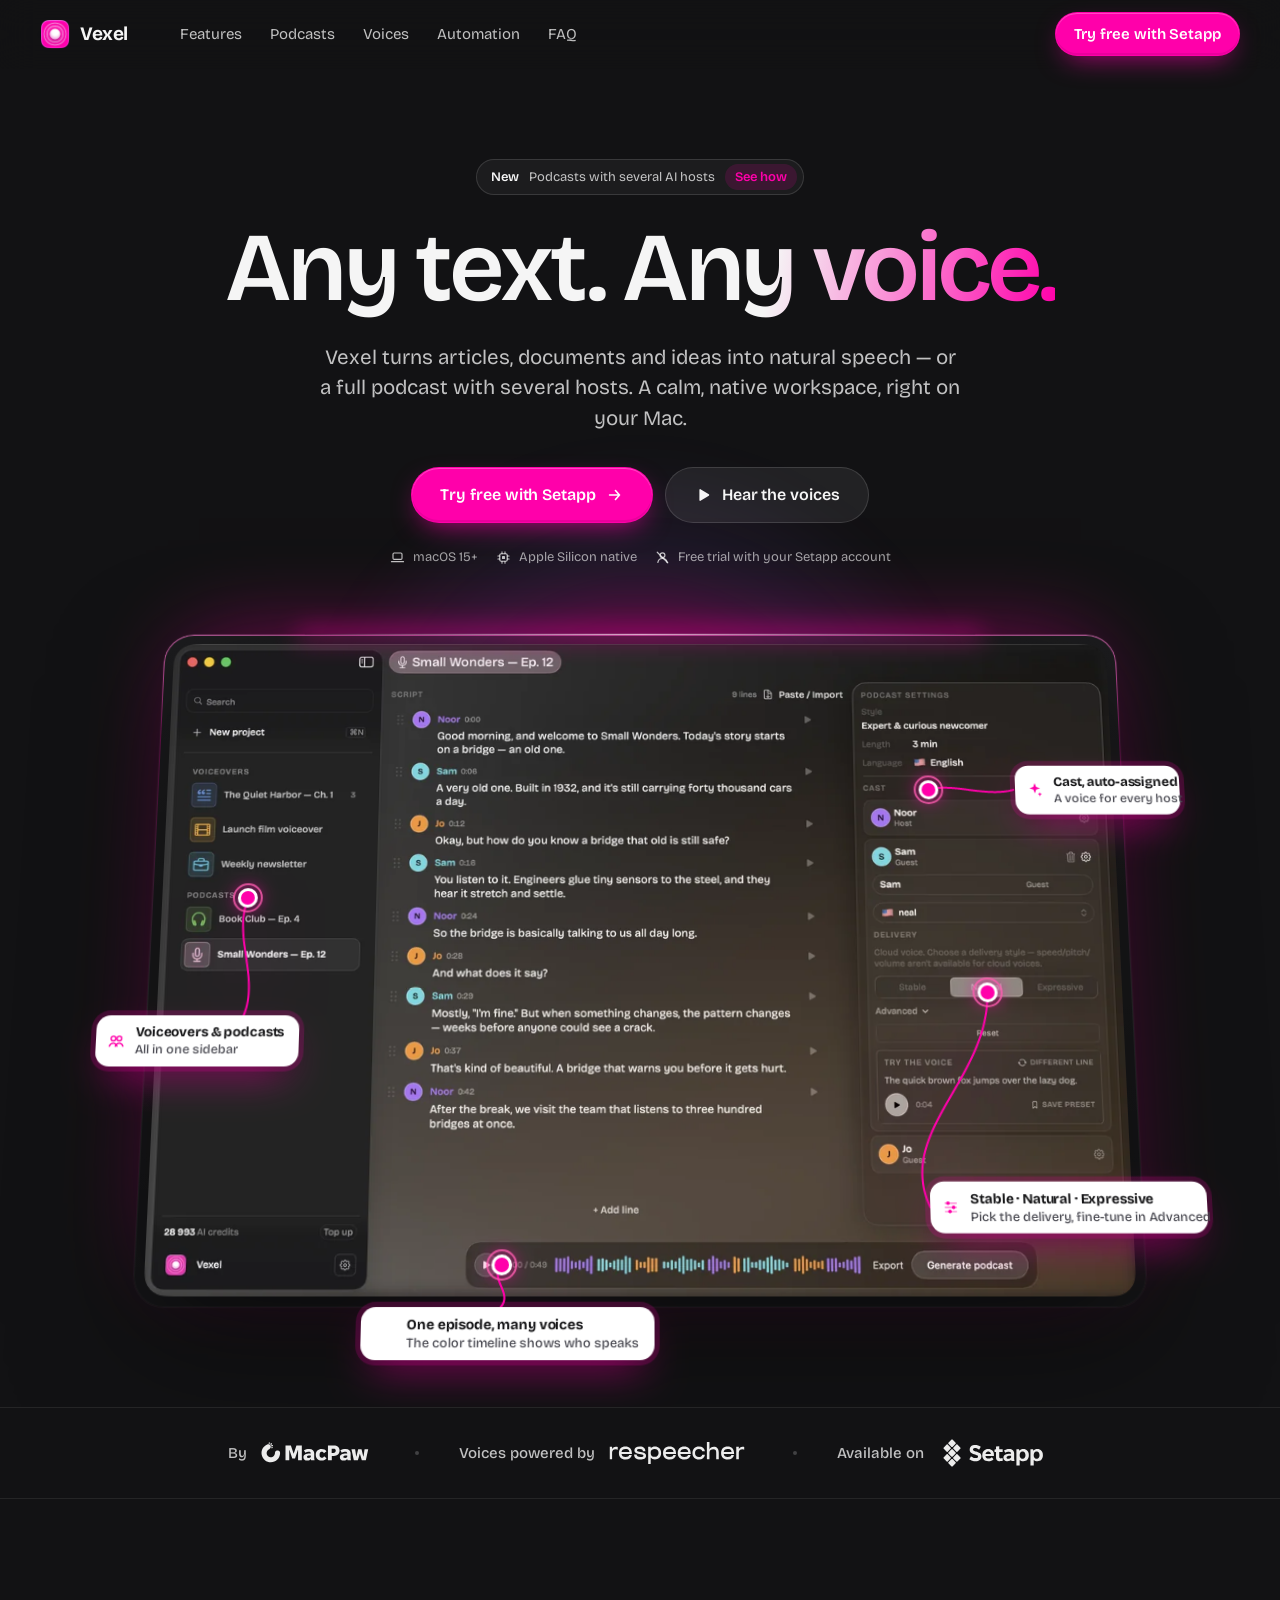
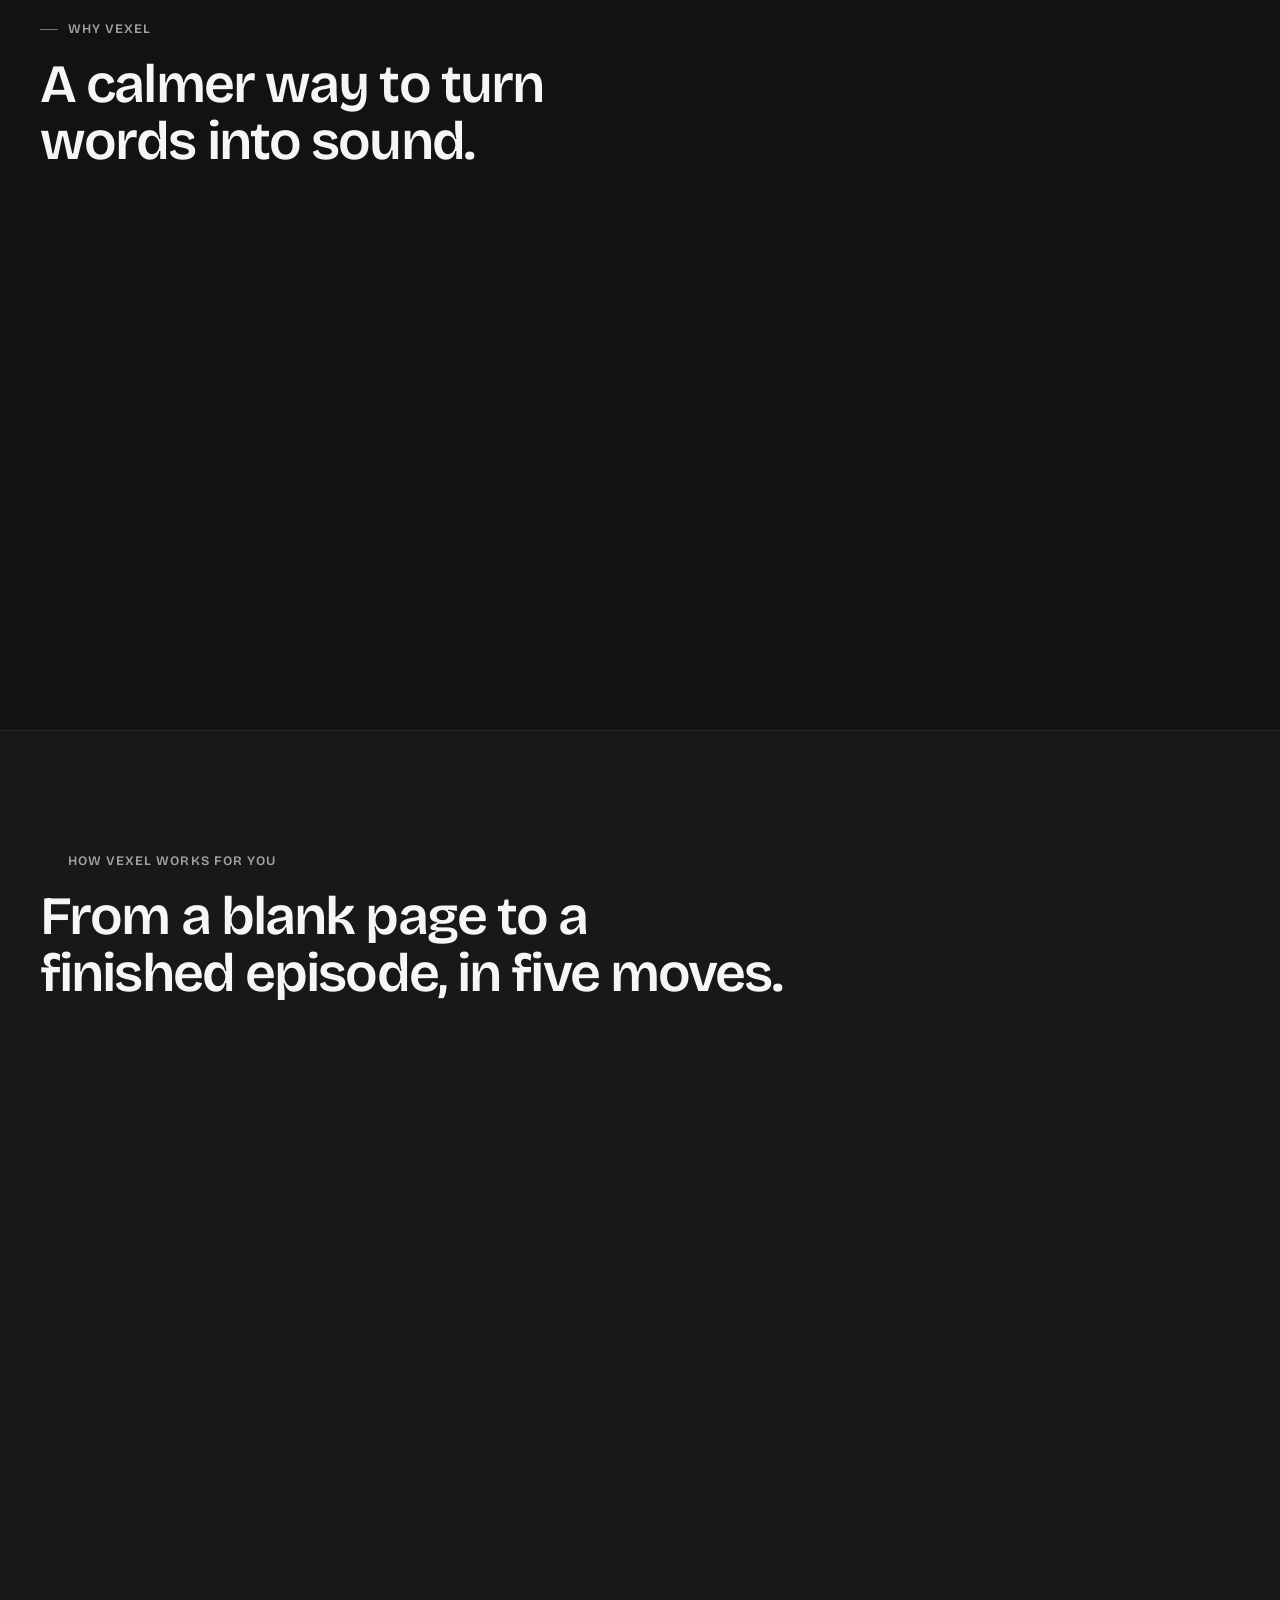
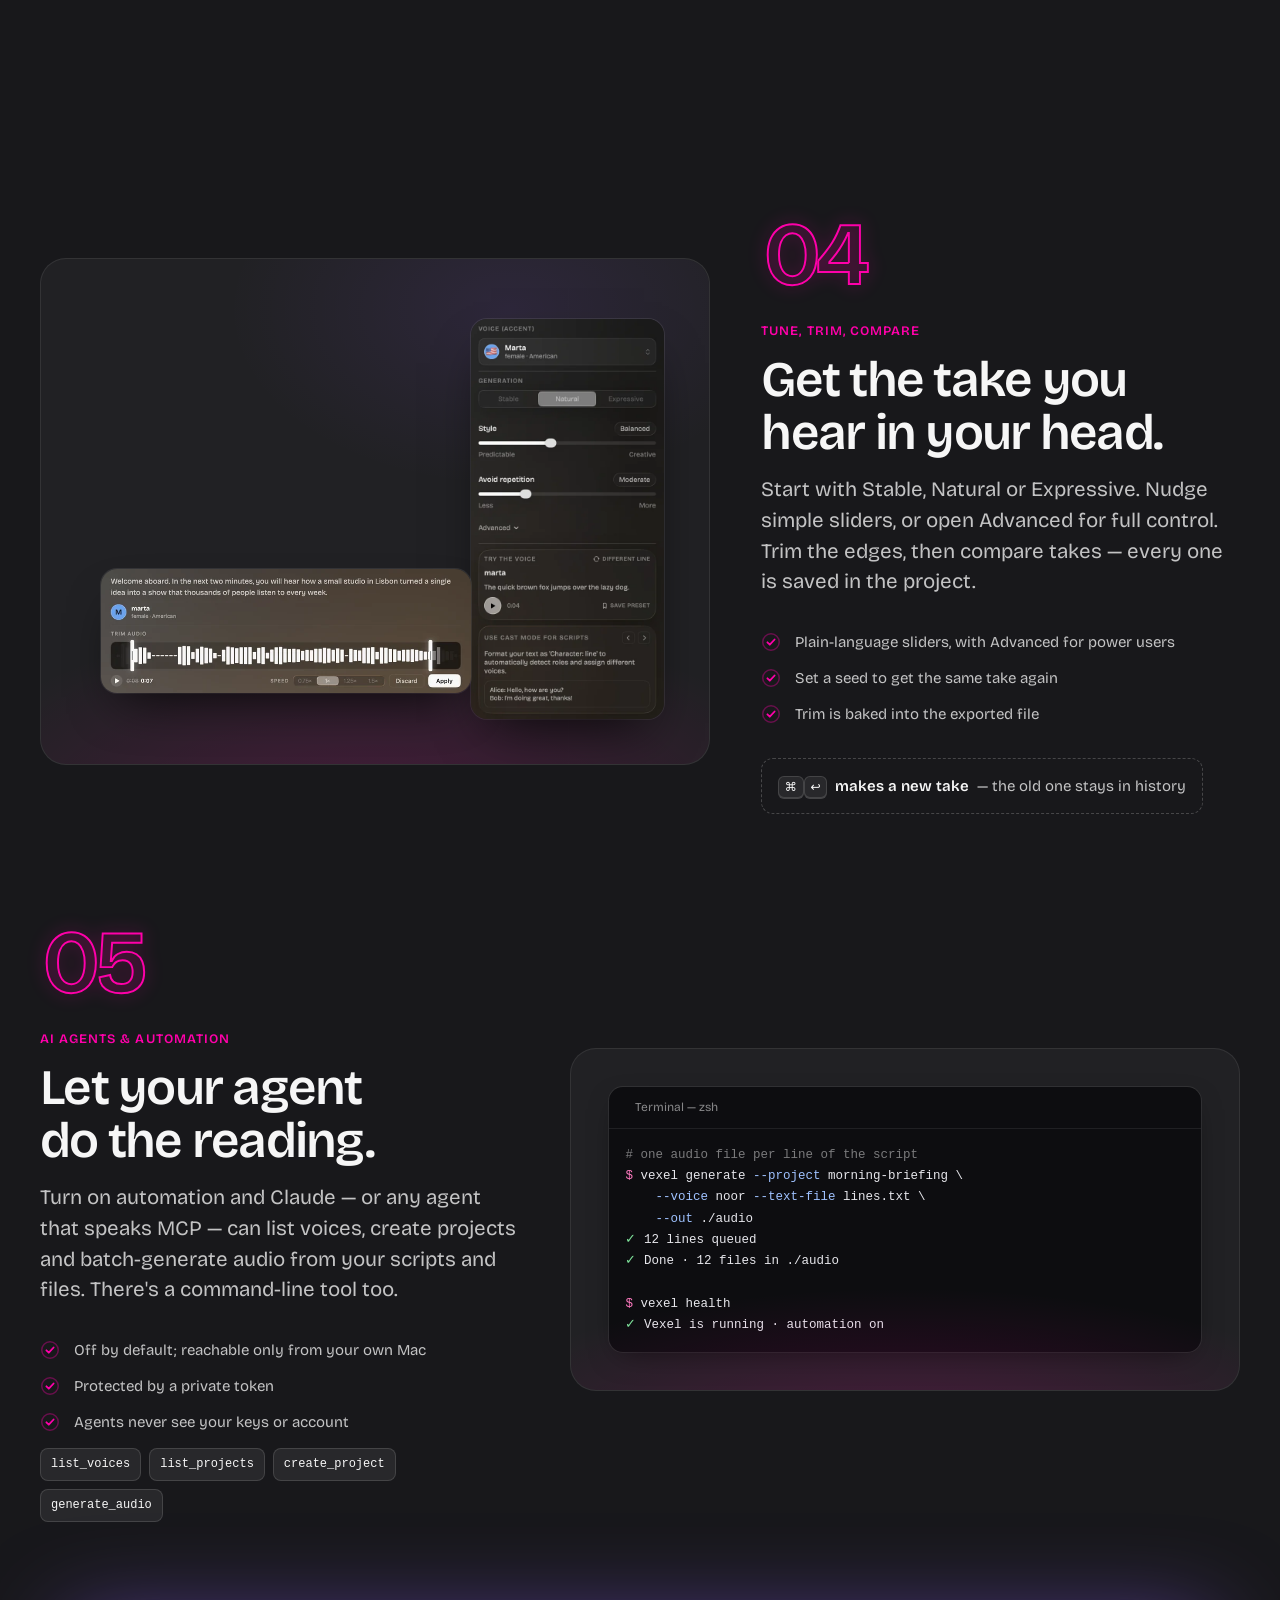
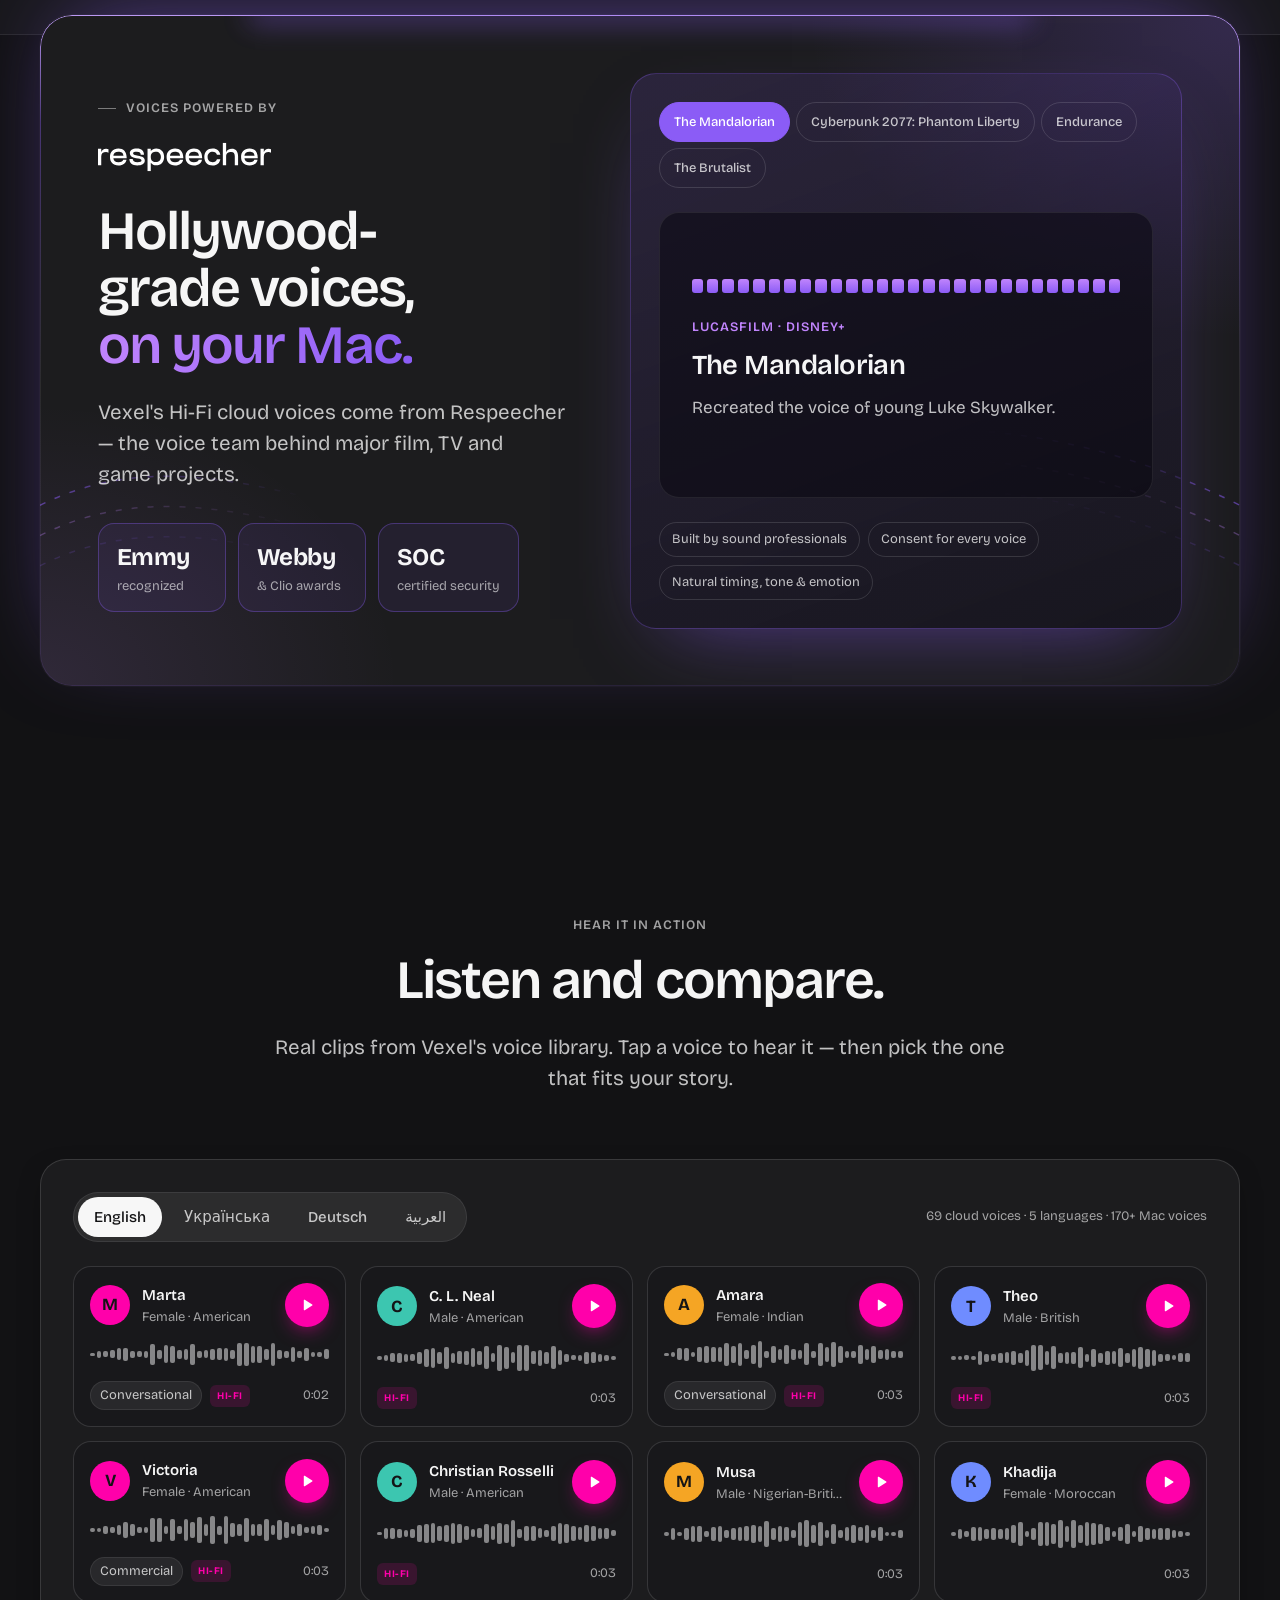
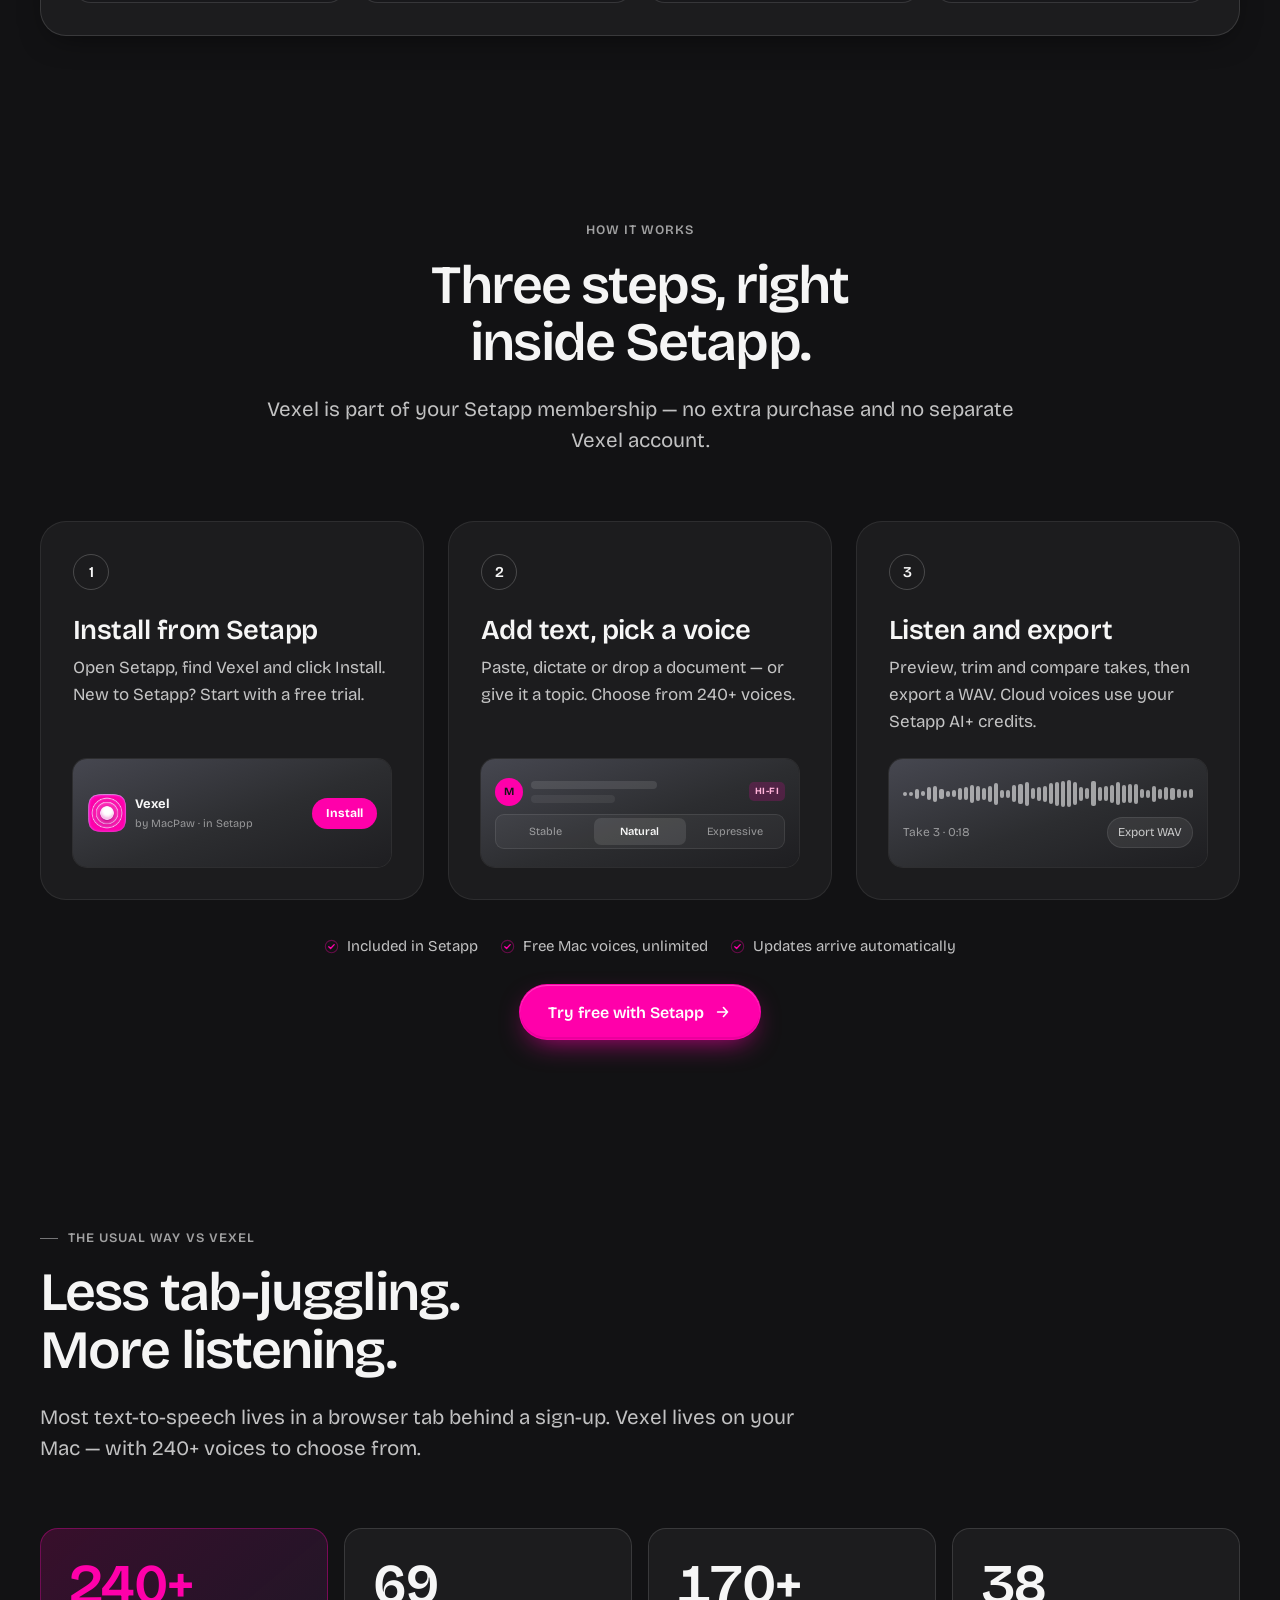
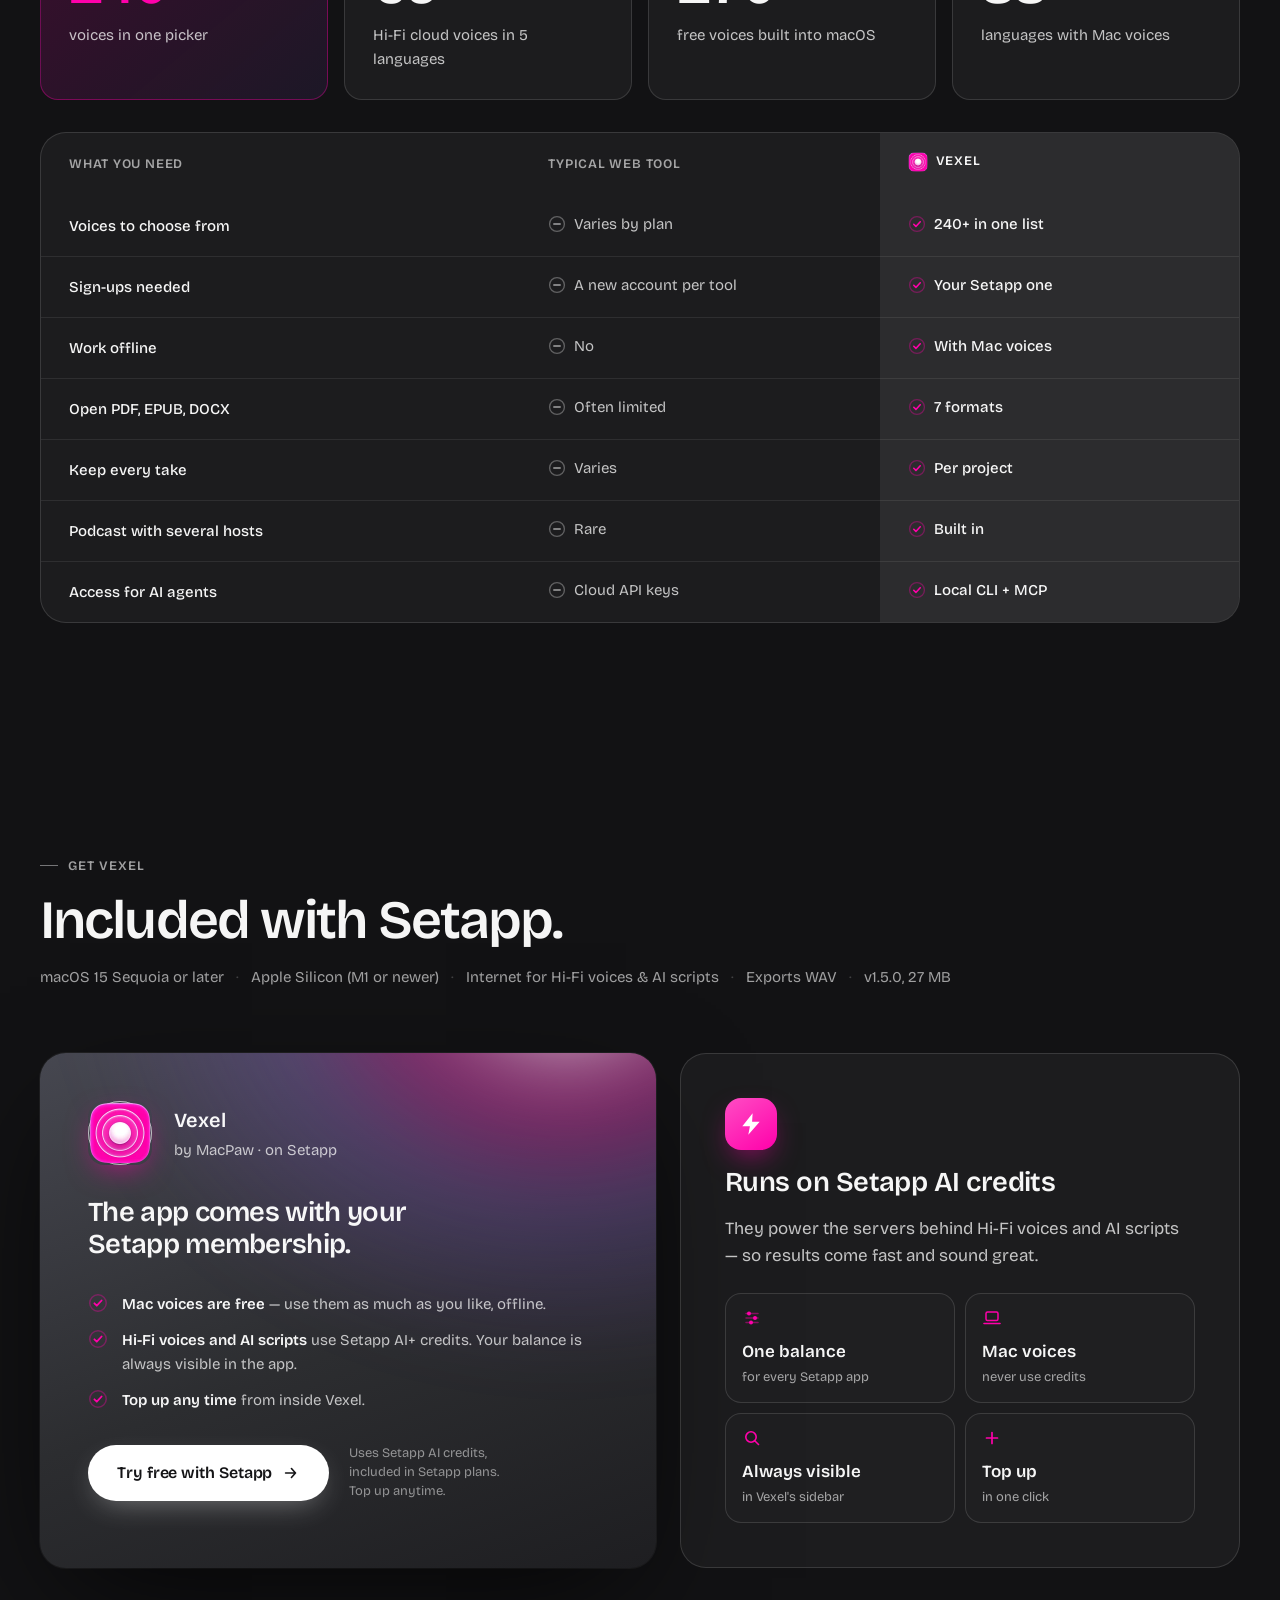
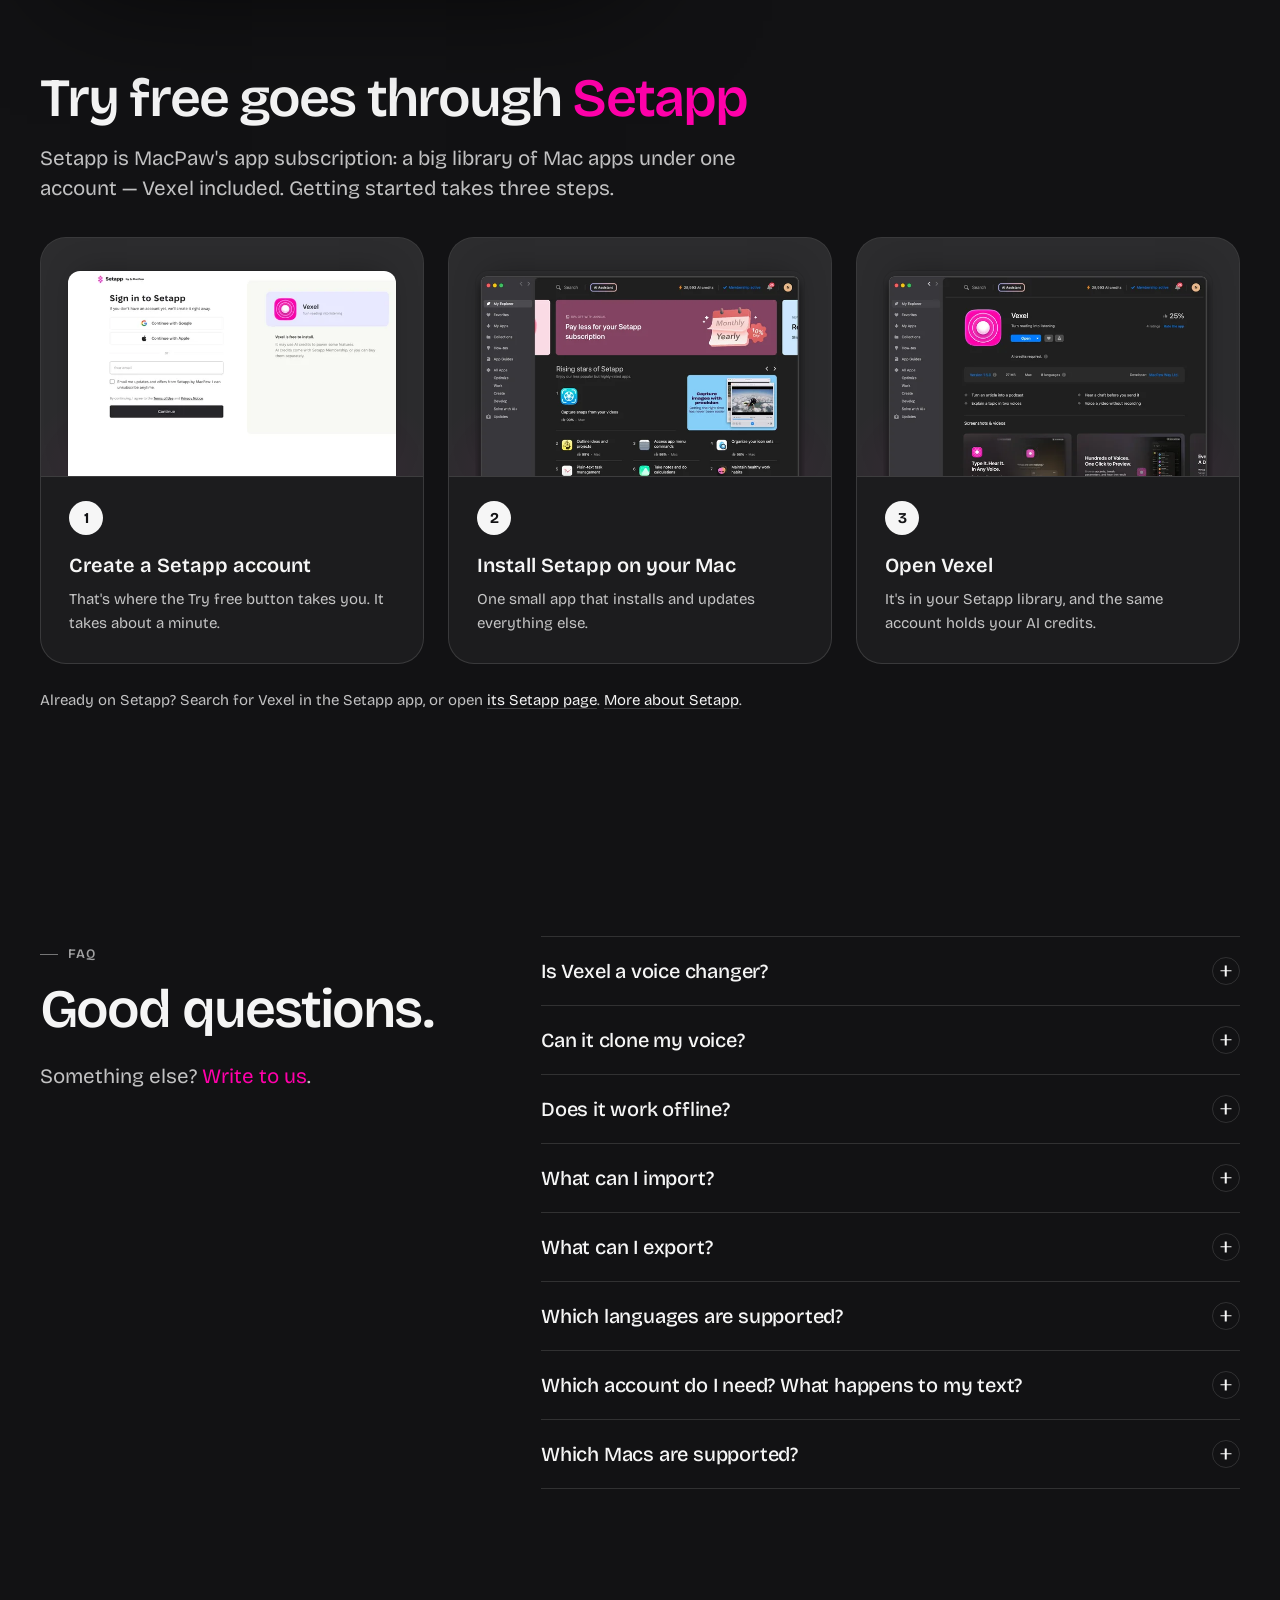
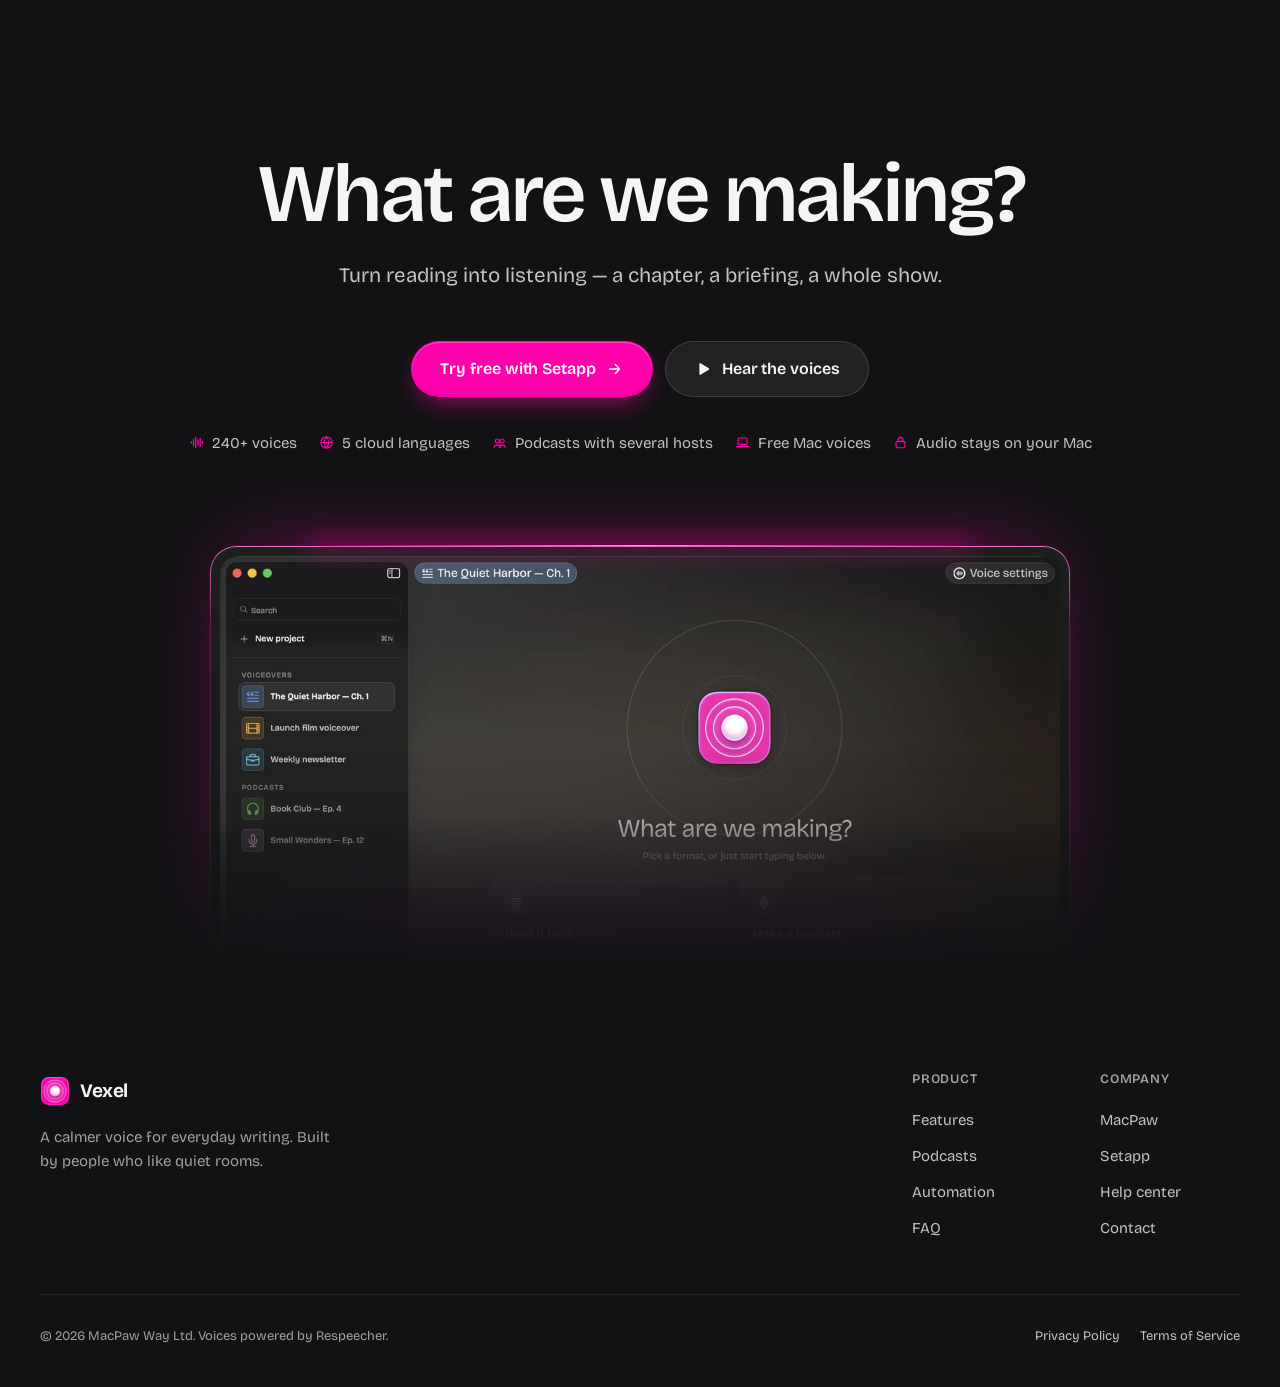
==== index.html @ 2cfe2cde "feat: dark theme only for now Co-Authored-By: Claude Opus 5.5 <noreply@anthropic.com>" ====
<!doctype html>
<html lang="en" data-theme="dark">
<head>
  <meta charset="utf-8">
  <meta name="viewport" content="width=device-width, initial-scale=1, viewport-fit=cover">
  <title>Vexel — Any text. Any voice. Text-to-speech for Mac</title>
  <meta name="description" content="Vexel turns articles, documents and ideas into natural speech — or a full podcast with several AI hosts. A native Mac app by MacPaw, with voices by Respeecher. On Setapp.">
  <link rel="canonical" href="https://vexel.app/"><!-- TODO(copy): final domain -->
  <meta name="theme-color" content="#121214" media="(prefers-color-scheme: dark)">
  <meta name="color-scheme" content="dark">

  <!-- Open Graph / Twitter -->
  <meta property="og:type" content="website">
  <meta property="og:site_name" content="Vexel">
  <meta property="og:title" content="Vexel — Any text. Any voice.">
  <meta property="og:description" content="Turn reading into listening. Natural speech and multi-host podcasts from any text, right on your Mac.">
  <meta property="og:url" content="https://vexel.app/">
  <meta property="og:image" content="https://vexel.app/assets/img/og.png"><!-- TODO(copy): absolute URL on final domain -->
  <meta property="og:image:width" content="1200">
  <meta property="og:image:height" content="630">
  <meta property="og:image:alt" content="Vexel app icon beside the headline Any text. Any voice.">
  <meta name="twitter:card" content="summary_large_image">
  <meta name="twitter:title" content="Vexel — Any text. Any voice.">
  <meta name="twitter:description" content="Turn reading into listening. Natural speech and multi-host podcasts from any text, right on your Mac.">
  <meta name="twitter:image" content="https://vexel.app/assets/img/og.png">

  <!-- Icons -->
  <link rel="icon" type="image/png" sizes="32x32" href="assets/img/favicon-32.png">
  <link rel="icon" type="image/png" sizes="16x16" href="assets/img/favicon-16.png">
  <link rel="apple-touch-icon" href="assets/img/apple-touch-icon.png">
  <link rel="manifest" href="site.webmanifest">

  <link rel="preload" href="assets/fonts/bricolage-semibold.woff2" as="font" type="font/woff2" crossorigin>
  <link rel="preload" href="assets/fonts/bricolage-regular.woff2" as="font" type="font/woff2" crossorigin>
  <link rel="preload" as="image" media="(max-width: 599.98px)" href="assets/shots/hero-podcast-m-720.webp" imagesrcset="assets/shots/hero-podcast-m-720.webp 720w, assets/shots/hero-podcast-m-1080.webp 1080w" imagesizes="94vw" fetchpriority="high">
  <link rel="preload" as="image" media="(min-width: 600px)" href="assets/shots/hero-podcast-1200.webp" imagesrcset="assets/shots/hero-podcast-1200.webp 1200w, assets/shots/hero-podcast-1800.webp 1800w, assets/shots/hero-podcast-2560.webp 2560w" imagesizes="(min-width: 1536px) 1056px, (min-width: 1280px) 960px, (min-width: 768px) 78vw, 94vw" fetchpriority="high">
  <link rel="stylesheet" href="assets/styles.css">
  <script>
    // Theme + js flag before paint (no flash). Storage may be blocked — fail quietly.
    (function () {
      var d = document.documentElement; d.classList.add('js');
      d.setAttribute('data-theme', 'dark'); // dark only for now; light theme kept in CSS
    })();
  </script>

  <script type="application/ld+json">
  {
    "@context": "https://schema.org",
    "@type": "SoftwareApplication",
    "name": "Vexel",
    "applicationCategory": "MultimediaApplication",
    "applicationSubCategory": "Text to speech",
    "operatingSystem": "macOS 15 or later (Apple Silicon)",
    "softwareVersion": "1.5.0",
    "fileSize": "27MB",
    "description": "A native Mac app that turns any text, document or topic into natural speech, including podcast-style audio with several AI hosts.",
    "url": "https://vexel.app/",
    "downloadUrl": "https://setapp.com/apps/vexel",
    "image": "https://vexel.app/assets/img/app-icon-512.png",
    "inLanguage": ["en", "de", "es", "fr", "pt-BR", "uk", "ja", "ar"],
    "publisher": { "@type": "Organization", "name": "MacPaw" }
  }
  </script>
</head>
<body id="top">
  <a class="skip-link" href="#main">Skip to content</a>

  <!-- Icon sprite -->
  <svg width="0" height="0" style="position:absolute" aria-hidden="true" focusable="false">
    <defs>
      <symbol id="i-check" viewBox="0 0 20 20"><circle cx="10" cy="10" r="8.25" fill="none" stroke="currentColor" stroke-width="1.5" opacity=".35"/><path d="M6.4 10.3l2.4 2.4 4.8-5.2" fill="none" stroke="currentColor" stroke-width="1.8" stroke-linecap="round" stroke-linejoin="round"/></symbol>
      <symbol id="i-minus" viewBox="0 0 20 20"><circle cx="10" cy="10" r="8.25" fill="none" stroke="currentColor" stroke-width="1.5" opacity=".5"/><path d="M6.5 10h7" fill="none" stroke="currentColor" stroke-width="1.8" stroke-linecap="round"/></symbol>
      <symbol id="i-play" viewBox="0 0 20 20"><path d="M6 4.2v11.6a.8.8 0 0 0 1.2.7l9.3-5.8a.8.8 0 0 0 0-1.4L7.2 3.5A.8.8 0 0 0 6 4.2z" fill="currentColor"/></symbol>
      <symbol id="i-pause" viewBox="0 0 20 20"><rect x="5" y="4" width="3.6" height="12" rx="1" fill="currentColor"/><rect x="11.4" y="4" width="3.6" height="12" rx="1" fill="currentColor"/></symbol>
      <symbol id="i-arrow" viewBox="0 0 20 20"><path d="M4 10h11m-4.5-5L15 10l-4.5 5" fill="none" stroke="currentColor" stroke-width="1.8" stroke-linecap="round" stroke-linejoin="round"/></symbol>
      <symbol id="i-spark" viewBox="0 0 20 20"><path d="M10 2.5l1.6 4.4 4.4 1.6-4.4 1.6L10 14.5l-1.6-4.4L4 8.5l4.4-1.6L10 2.5zM15.5 13l.7 1.8 1.8.7-1.8.7-.7 1.8-.7-1.8-1.8-.7 1.8-.7.7-1.8z" fill="currentColor"/></symbol>
      <symbol id="i-lock" viewBox="0 0 20 20"><rect x="4" y="8.5" width="12" height="8.5" rx="2.2" fill="none" stroke="currentColor" stroke-width="1.6"/><path d="M6.8 8.5V6.3a3.2 3.2 0 0 1 6.4 0v2.2" fill="none" stroke="currentColor" stroke-width="1.6"/></symbol>
      <symbol id="i-chip" viewBox="0 0 20 20"><rect x="5" y="5" width="10" height="10" rx="2" fill="none" stroke="currentColor" stroke-width="1.6"/><rect x="8" y="8" width="4" height="4" rx=".8" fill="currentColor"/><path d="M8 2.5V5m4-2.5V5M8 15v2.5m4-2.5v2.5M2.5 8H5m-2.5 4H5M15 8h2.5M15 12h2.5" stroke="currentColor" stroke-width="1.4" stroke-linecap="round"/></symbol>
      <symbol id="i-user-off" viewBox="0 0 20 20"><circle cx="10" cy="7" r="3.2" fill="none" stroke="currentColor" stroke-width="1.6"/><path d="M3.8 16.5a6.3 6.3 0 0 1 12.4 0" fill="none" stroke="currentColor" stroke-width="1.6" stroke-linecap="round"/><path d="M3 3l14 14" stroke="currentColor" stroke-width="1.6" stroke-linecap="round"/></symbol>
      <symbol id="i-wave" viewBox="0 0 20 20"><path d="M3 9v2M6 6v8M9 3.5v13M12 7v6M15 5v10M18 8.5v3" stroke="currentColor" stroke-width="1.7" stroke-linecap="round"/></symbol>
      <symbol id="i-doc" viewBox="0 0 20 20"><path d="M5.5 2.8h6l3.7 3.7v9.9a1.3 1.3 0 0 1-1.3 1.3H5.5a1.3 1.3 0 0 1-1.3-1.3V4.1a1.3 1.3 0 0 1 1.3-1.3z" fill="none" stroke="currentColor" stroke-width="1.5"/><path d="M11.3 2.8v3.9h3.9M7 10.5h6M7 13.5h4" stroke="currentColor" stroke-width="1.5" stroke-linecap="round"/></symbol>
      <symbol id="i-mic" viewBox="0 0 20 20"><rect x="7.2" y="2.5" width="5.6" height="9.5" rx="2.8" fill="none" stroke="currentColor" stroke-width="1.6"/><path d="M4.5 9.5a5.5 5.5 0 0 0 11 0M10 15v2.5" fill="none" stroke="currentColor" stroke-width="1.6" stroke-linecap="round"/></symbol>
      <symbol id="i-sun" viewBox="0 0 20 20"><circle cx="10" cy="10" r="3.6" fill="none" stroke="currentColor" stroke-width="1.6"/><path d="M10 2v1.8M10 16.2V18M2 10h1.8M16.2 10H18M4.3 4.3l1.3 1.3M14.4 14.4l1.3 1.3M4.3 15.7l1.3-1.3M14.4 5.6l1.3-1.3" stroke="currentColor" stroke-width="1.6" stroke-linecap="round"/></symbol>
      <symbol id="i-moon" viewBox="0 0 20 20"><path d="M16.2 12.3A6.8 6.8 0 0 1 7.7 3.8a6.8 6.8 0 1 0 8.5 8.5z" fill="none" stroke="currentColor" stroke-width="1.6" stroke-linejoin="round"/></symbol>
      <symbol id="i-menu" viewBox="0 0 20 20"><path d="M3.5 7h13M3.5 13h13" stroke="currentColor" stroke-width="1.7" stroke-linecap="round"/></symbol>
      <symbol id="i-close" viewBox="0 0 20 20"><path d="M5 5l10 10M15 5L5 15" stroke="currentColor" stroke-width="1.7" stroke-linecap="round"/></symbol>
      <symbol id="i-search" viewBox="0 0 20 20"><circle cx="9" cy="9" r="5.2" fill="none" stroke="currentColor" stroke-width="1.6"/><path d="M13 13l3.5 3.5" stroke="currentColor" stroke-width="1.6" stroke-linecap="round"/></symbol>
      <symbol id="i-globe" viewBox="0 0 20 20"><circle cx="10" cy="10" r="7.5" fill="none" stroke="currentColor" stroke-width="1.5"/><path d="M2.5 10h15M10 2.5c2.2 2.3 3 4.8 3 7.5s-.8 5.2-3 7.5c-2.2-2.3-3-4.8-3-7.5s.8-5.2 3-7.5z" fill="none" stroke="currentColor" stroke-width="1.5"/></symbol>
      <symbol id="i-terminal" viewBox="0 0 20 20"><rect x="2.5" y="3.5" width="15" height="13" rx="2.5" fill="none" stroke="currentColor" stroke-width="1.5"/><path d="M6 8l2.5 2L6 12M10.5 12.5H14" stroke="currentColor" stroke-width="1.6" stroke-linecap="round" stroke-linejoin="round"/></symbol>
      <symbol id="i-sliders" viewBox="0 0 20 20"><path d="M4 5.5h12M4 10h12M4 14.5h12" stroke="currentColor" stroke-width="1.5" stroke-linecap="round" opacity=".45"/><circle cx="7" cy="5.5" r="2" fill="currentColor"/><circle cx="13" cy="10" r="2" fill="currentColor"/><circle cx="9" cy="14.5" r="2" fill="currentColor"/></symbol>
      <symbol id="i-podcast" viewBox="0 0 20 20"><circle cx="7" cy="8" r="2.6" fill="none" stroke="currentColor" stroke-width="1.5"/><circle cx="13.5" cy="8" r="2.6" fill="none" stroke="currentColor" stroke-width="1.5"/><path d="M2.8 16.5a4.3 4.3 0 0 1 8.4 0M9.3 16.5a4.3 4.3 0 0 1 8.4 0" fill="none" stroke="currentColor" stroke-width="1.5" stroke-linecap="round"/></symbol>
      <symbol id="i-cloud" viewBox="0 0 20 20"><path d="M6 15.5h8.3a3.2 3.2 0 0 0 .3-6.4 4.8 4.8 0 0 0-9.2-.9A3.7 3.7 0 0 0 6 15.5z" fill="none" stroke="currentColor" stroke-width="1.5" stroke-linejoin="round"/></symbol>
      <symbol id="i-laptop" viewBox="0 0 20 20"><rect x="4" y="4" width="12" height="8.5" rx="1.5" fill="none" stroke="currentColor" stroke-width="1.5"/><path d="M2 15.5h16" stroke="currentColor" stroke-width="1.6" stroke-linecap="round"/></symbol>
      <symbol id="i-motion" viewBox="0 0 20 20"><circle cx="10" cy="10" r="3" fill="currentColor"/><circle cx="10" cy="10" r="6.5" fill="none" stroke="currentColor" stroke-width="1.4" opacity=".5"/><path d="M2.5 10h2M15.5 10h2" stroke="currentColor" stroke-width="1.4" stroke-linecap="round" opacity=".5"/></symbol>
      <symbol id="i-award" viewBox="0 0 20 20"><circle cx="10" cy="8" r="5" fill="none" stroke="currentColor" stroke-width="1.6"/><path d="M7 12.3L6 18l4-2 4 2-1-5.7" fill="none" stroke="currentColor" stroke-width="1.6" stroke-linejoin="round"/></symbol>
      <symbol id="i-film" viewBox="0 0 20 20"><rect x="3" y="4" width="14" height="12" rx="2" fill="none" stroke="currentColor" stroke-width="1.6"/><path d="M6.5 4v12M13.5 4v12M3 8h3.5M3 12h3.5M13.5 8H17M13.5 12H17" stroke="currentColor" stroke-width="1.4"/></symbol>
      <symbol id="i-shield" viewBox="0 0 20 20"><path d="M10 2.8l6 2.4v4.6c0 3.7-2.5 6.3-6 7.4-3.5-1.1-6-3.7-6-7.4V5.2l6-2.4z" fill="none" stroke="currentColor" stroke-width="1.6" stroke-linejoin="round"/><path d="M7.3 10l1.9 1.9 3.6-3.8" fill="none" stroke="currentColor" stroke-width="1.6" stroke-linecap="round" stroke-linejoin="round"/></symbol>
      <symbol id="i-plus" viewBox="0 0 20 20"><path d="M10 4.5v11M4.5 10h11" stroke="currentColor" stroke-width="1.7" stroke-linecap="round"/></symbol>
      <symbol id="i-inspector" viewBox="0 0 20 20"><rect x="3" y="4" width="14" height="12" rx="2.2" fill="none" stroke="currentColor" stroke-width="1.5"/><path d="M12.5 4v12" stroke="currentColor" stroke-width="1.5"/></symbol>
      <symbol id="i-sidebar" viewBox="0 0 20 20"><rect x="3" y="4" width="14" height="12" rx="2.2" fill="none" stroke="currentColor" stroke-width="1.5"/><path d="M7.5 4v12" stroke="currentColor" stroke-width="1.5"/></symbol>
    </defs>
  </svg>

  <!-- ============ NAV ============ -->
  <header class="nav">
    <div class="container nav__inner">
      <a class="brand" href="#top" aria-label="Vexel, back to top">
        <img src="assets/img/app-icon-128.webp" alt="" width="30" height="30">
        Vexel
      </a>
      <nav aria-label="Primary">
        <ul class="nav__links" role="list">
          <li><a href="#features">Features</a></li>
          <li><a href="#podcasts">Podcasts</a></li>
          <li><a href="#voices">Voices</a></li>
          <li><a href="#agents">Automation</a></li>
          <li><a href="#faq">FAQ</a></li>
        </ul>
      </nav>
      <div class="nav__actions">
        <button class="icon-btn theme-toggle" type="button" aria-label="Switch color theme" data-theme-toggle hidden><!-- Hidden for now: remove "hidden" to bring the light/dark switch back -->
          <svg class="i-moon" aria-hidden="true"><use href="#i-moon"/></svg>
          <svg class="i-sun" aria-hidden="true"><use href="#i-sun"/></svg>
        </button>
        <a class="btn btn--primary btn--sm nav__cta" href="https://setapp.com/apps/vexel">Try free with Setapp</a>
        <button class="icon-btn nav__menu-btn" type="button" aria-label="Open menu" aria-expanded="false" aria-controls="menu" data-menu-open>
          <svg aria-hidden="true"><use href="#i-menu"/></svg>
        </button>
      </div>
    </div>
  </header>

  <div class="menu" id="menu" role="dialog" aria-modal="true" aria-label="Menu" hidden>
    <div class="menu__top">
      <a class="brand" href="#top" data-menu-link><img src="assets/img/app-icon-128.webp" alt="" width="30" height="30">Vexel</a>
      <button class="icon-btn" type="button" aria-label="Close menu" data-menu-close><svg aria-hidden="true"><use href="#i-close"/></svg></button>
    </div>
    <nav class="menu__links" aria-label="Mobile">
      <a href="#features" data-menu-link>Features <span>01–05</span></a>
      <a href="#podcasts" data-menu-link>Podcasts <span>New</span></a>
      <a href="#voices" data-menu-link>Voices</a>
      <a href="#agents" data-menu-link>Automation</a>
      <a href="#demo" data-menu-link>Hear the voices</a>
      <a href="#faq" data-menu-link>FAQ</a>
    </nav>
    <div class="menu__foot">
      <a class="btn btn--primary btn--lg" href="https://setapp.com/apps/vexel">Try free with Setapp</a>
      <p>macOS 15+ · Apple Silicon</p>
    </div>
  </div>

  <main id="main">
    <!-- ============ HERO ============ -->
    <section class="hero" aria-labelledby="hero-title">
      <div class="container hero__copy">
        <p class="hero__badge enter" style="--d:0"><a href="#podcasts"><b>New</b> Podcasts with several AI hosts <span>See how</span></a></p>
        <h1 id="hero-title"><span class="enter" style="--d:1">Any text.</span> <em class="enter" style="--d:2">Any voice.</em></h1>
        <p class="hero__sub enter" style="--d:3">Vexel turns articles, documents and ideas into natural speech — or a full podcast with several hosts. A calm, native workspace, right on your Mac.</p>
        <div class="hero__ctas enter" style="--d:4">
          <a class="btn btn--primary btn--lg" href="https://setapp.com/apps/vexel">Try free with Setapp <svg aria-hidden="true"><use href="#i-arrow"/></svg></a>
          <a class="btn btn--ghost btn--lg" href="#demo"><svg aria-hidden="true"><use href="#i-play"/></svg> Hear the voices</a>
        </div>
        <ul class="trust-row enter" style="--d:5" role="list">
          <li><svg aria-hidden="true"><use href="#i-laptop"/></svg>macOS 15+</li>
          <li><svg aria-hidden="true"><use href="#i-chip"/></svg>Apple Silicon native</li>
          <li><svg aria-hidden="true"><use href="#i-user-off"/></svg>Free trial with your Setapp account</li>
          <!-- TODO(copy): rating badge slot — add only when there is a real rating to show -->
        </ul>
      </div>

      <div class="hero__visual">
        <div class="hero-pulse" aria-hidden="true"><i></i><i></i><i></i><i></i><b></b></div>
        <div class="container">
          <figure class="hero-shot">
            <div class="hero-shot__frame" data-tilt>
              <i class="hero-shot__glowline" aria-hidden="true"></i>
              <picture><source media="(max-width: 599.98px)" srcset="assets/shots/hero-podcast-m-720.webp 720w, assets/shots/hero-podcast-m-1080.webp 1080w" sizes="94vw" width="1258" height="1382"><img class="hero-shot__img" src="assets/shots/hero-podcast-1200.webp" srcset="assets/shots/hero-podcast-1200.webp 1200w, assets/shots/hero-podcast-1800.webp 1800w, assets/shots/hero-podcast-2560.webp 2560w" sizes="(min-width: 1536px) 1056px, (min-width: 1280px) 960px, (min-width: 768px) 78vw, 94vw" width="2560" height="1760" alt="Vexel showing the podcast “Small Wonders — Ep. 12”: a nine-line script for three hosts, the cast panel with delivery set to Natural, and a color-coded waveform timeline" fetchpriority="high"></picture>
              <svg class="hint-lines" viewBox="0 0 100 100" preserveAspectRatio="none" aria-hidden="true"><path class="hl" style="--d:0" d="M9 40.5 C 7.5 46.5, 10.5 52.5, 9 58.5"/><path class="hl-pulse" style="--d:0" d="M9 40.5 C 7.5 46.5, 10.5 52.5, 9 58.5"/><path class="hl" style="--d:1" d="M80.5 23.5 C 83 22.3, 86.5 24.7, 89.5 23.5"/><path class="hl-pulse" style="--d:1" d="M80.5 23.5 C 83 22.3, 86.5 24.7, 89.5 23.5"/><path class="hl" style="--d:2" d="M86 55 C 86 68, 76 76, 79.5 87.1"/><path class="hl-pulse" style="--d:2" d="M86 55 C 86 68, 76 76, 79.5 87.1"/><path class="hl" style="--d:3" d="M36 95.5 C 34.8 97.5, 37.2 99.5, 36 101.5"/><path class="hl-pulse" style="--d:3" d="M36 95.5 C 34.8 97.5, 37.2 99.5, 36 101.5"/></svg>
              <i class="hint-dot" style="--x:9%; --y:40.5%; --d:0" aria-hidden="true"></i>
              <i class="hint-dot" style="--x:80.5%; --y:23.5%; --d:1" aria-hidden="true"></i>
              <i class="hint-dot" style="--x:86%; --y:55%; --d:2" aria-hidden="true"></i>
              <i class="hint-dot" style="--x:36%; --y:95.5%; --d:3" aria-hidden="true"></i>
              <span class="hint" style="--lx:calc(2.2% - 80px); --ly:58.5%; --d:0" aria-hidden="true"><svg><use href="#i-podcast"/></svg><span class="hint__text"><b>Voiceovers &amp; podcasts</b><small>All in one sidebar</small></span></span>
              <span class="hint hint--mid" style="--lx:calc(84.5% + 50px); --ly:23.5%; --d:1" aria-hidden="true"><svg><use href="#i-spark"/></svg><span class="hint__text"><b>Cast, auto-assigned</b><small>A voice for every host</small></span></span>
              <span class="hint hint--mid" style="--lx:79.5%; --ly:87.1%; --d:2" aria-hidden="true"><svg><use href="#i-sliders"/></svg><span class="hint__text"><b>Stable · Natural · Expressive</b><small>Pick the delivery, fine-tune in Advanced</small></span></span>
              <span class="hint" style="--lx:22%; --ly:101.5%; --d:3" aria-hidden="true"><span class="eq"><i></i><i></i><i></i><i></i><i></i></span><span class="hint__text"><b>One episode, many voices</b><small>The color timeline shows who speaks</small></span></span>
            </div>
          </figure>
        </div>
      </div>
    </section>

    <!-- ============ TRUST STRIP ============ -->
    <section class="trust-strip" aria-label="Who makes Vexel">
      <div class="container">
        <ul role="list">
          <li><span>By</span><img class="logo" src="assets/img/logos/macpaw.svg" alt="MacPaw" width="144" height="40"></li>
          <li class="sep" aria-hidden="true"></li>
          <li><span>Voices powered by</span><img class="logo" src="assets/img/logos/respeecher.svg" alt="Respeecher" width="178" height="40"></li>
          <li class="sep" aria-hidden="true"></li>
          <li><span>Available on</span><img class="logo" src="assets/img/logos/setapp.svg" alt="Setapp" width="144" height="40"></li>
        </ul>
      </div>
    </section>

    <!-- ============ WHY ============ -->
    <section class="section" aria-labelledby="why-title">
      <div class="container">
        <div class="section-head">
          <p class="eyebrow">Why Vexel</p>
          <h2 class="h2" id="why-title">A calmer way to turn words into sound.</h2>
        </div>
        <div class="grid-3">
          <article class="card reveal">
            <div class="card__icon"><svg aria-hidden="true"><use href="#i-wave"/></svg></div>
            <h3 class="h3">Sounds human</h3>
            <p>Hi-Fi cloud voices with real emotion, tone and character. Pick Stable, Natural or Expressive — or fine-tune every take.</p>
            <p class="card__foot">English, Ukrainian, German, Portuguese, Arabic</p>
          </article>
          <article class="card reveal">
            <div class="card__icon"><svg aria-hidden="true"><use href="#i-lock"/></svg></div>
            <h3 class="h3">Private by choice</h3>
            <p>No extra sign-up — your Setapp account covers it. The audio you make stays on your Mac until you export it. Need to go fully offline? Use the voices built into macOS.</p>
            <p class="card__foot">Anonymous analytics · off with one switch</p>
          </article>
          <article class="card reveal">
            <div class="card__icon"><svg aria-hidden="true"><use href="#i-laptop"/></svg></div>
            <h3 class="h3">Made for Mac</h3>
            <p>A native app, not a browser tab. Keyboard-first, glassy and quiet, with the interface in eight languages — including full right-to-left Arabic.</p>
            <p class="card__foot"><kbd>⌘</kbd><kbd>↩</kbd> generates, from anywhere</p>
          </article>
        </div>
      </div>
    </section>

    <!-- ============ FEATURE STORY 01–05 ============ -->
    <section class="section section--band" id="features" aria-labelledby="features-title">
      <div class="container">
        <div class="section-head">
          <p class="eyebrow">How Vexel works for you</p>
          <h2 class="h2" id="features-title">From a blank page to a finished episode, in five moves.</h2>
        </div>

        <div class="story">
          <!-- 01 Podcasts -->
          <article class="chapter" id="podcasts" aria-labelledby="ch1">
            <div class="chapter__copy reveal">
              <svg class="chapter__num" viewBox="0 0 160 100" aria-hidden="true"><text x="2" y="86">01</text></svg>
              <p class="chapter__kicker">Podcasts</p>
              <h3 class="h2" id="ch1">A whole show from one topic.</h3>
              <p class="lead">Give Vexel an article or just an idea. Make with AI writes a natural conversation between several hosts, casts a voice for each, and lets you edit every line before you hit play.</p>
              <ul class="checks" role="list">
                <li><svg aria-hidden="true"><use href="#i-check"/></svg>Describe the style — "curious newcomer and expert", "light and funny"</li>
                <li><svg aria-hidden="true"><use href="#i-check"/></svg>Click to edit, drag to reorder, reassign any line to another host</li>
                <li><svg aria-hidden="true"><use href="#i-check"/></svg>A color timeline shows who speaks when; export one audio file</li>
              </ul>
              <p class="detail"><b>Up to 20 speakers</b> and 500 lines per episode · AI scripts use Setapp AI+</p>
            </div>
            <div class="stage stage--shot stage--duo reveal">
              <div class="shot shot--ai"><img class="" src="assets/shots/make-with-ai-700.webp" srcset="assets/shots/make-with-ai-700.webp 700w, assets/shots/make-with-ai-1369.webp 1369w" sizes="(min-width: 1024px) 400px, 62vw" width="1369" height="1645" alt="The Make a podcast screen: a topic about bridge sensors and the style “Expert &amp; curious newcomer”" loading="lazy" decoding="async"></div>
              <div class="shot shot--import"><img class="" src="assets/shots/import-script-700.webp" srcset="assets/shots/import-script-700.webp 700w, assets/shots/import-script-1369.webp 1369w" sizes="(min-width: 1024px) 460px, 72vw" width="1369" height="1530" alt="Import script screen with a pasted three-host script and the detected cast: Noor, Sam and Jo, each with a voice" loading="lazy" decoding="async"></div>
              <span class="float-pill float-pill--f" aria-hidden="true"><svg><use href="#i-spark"/></svg>Make with AI</span>
              <span class="float-pill float-pill--g" aria-hidden="true"><svg><use href="#i-podcast"/></svg>…or paste your own script</span>
            </div>
          </article>

          <!-- 02 Voices -->
          <article class="chapter" id="voices" aria-labelledby="ch2">
            <div class="chapter__copy reveal">
              <svg class="chapter__num" viewBox="0 0 160 100" aria-hidden="true"><text x="2" y="86">02</text></svg>
              <p class="chapter__kicker">Voices</p>
              <h3 class="h2" id="ch2">Two kinds of voices. One list.</h3>
              <p class="lead">69 Hi-Fi cloud voices give you the most natural sound, in five languages and many accents. The voices already on your Mac are free and work offline. Search, filter by language, and preview any voice with one click.</p>
              <ul class="checks" role="list">
                <li><svg aria-hidden="true"><use href="#i-check"/></svg>Hi-Fi badge marks the most natural voices</li>
                <li><svg aria-hidden="true"><use href="#i-check"/></svg>Hear a sample line in the voice's own language</li>
                <li><svg aria-hidden="true"><use href="#i-check"/></svg>Save a voice you've tuned as your own preset</li>
              </ul>
              <p class="detail"><b>Offline?</b> Switch to Mac voices — no internet needed</p>
            </div>
            <div class="stage stage--shot reveal">
              <div class="shot"><img class="" src="assets/shots/voice-languages-700.webp" srcset="assets/shots/voice-languages-700.webp 700w, assets/shots/voice-languages-999.webp 999w" sizes="(min-width: 1024px) 560px, 92vw" width="999" height="1069" alt="Vexel voice picker with the language menu open: Arabic 6, German 19, English 25, Portuguese 6 and Ukrainian 13 cloud voices" loading="lazy" decoding="async"></div>
              <span class="float-pill float-pill--c" aria-hidden="true">69 cloud voices · 5 languages</span>
            </div>
          </article>

          <!-- 03 Add text -->
          <article class="chapter" aria-labelledby="ch3">
            <div class="chapter__copy reveal">
              <svg class="chapter__num" viewBox="0 0 160 100" aria-hidden="true"><text x="2" y="86">03</text></svg>
              <p class="chapter__kicker">Add text</p>
              <h3 class="h2" id="ch3">Paste it, say it, or drop the file.</h3>
              <p class="lead">Bring a chapter, a report or an email. Vexel opens seven document formats, notices the language on its own, and highlights each word as it's read.</p>
              <ul class="checks" role="list">
                <li><svg aria-hidden="true"><use href="#i-check"/></svg><span>Reads seven formats — drop any of them in<ul class="files" role="list" aria-label="Supported formats: PDF, EPUB, DOCX, Markdown, RTF, RTFD and TXT"><li class="file" style="--c:#FF4D5E"><span>PDF</span></li><li class="file" style="--c:#3CC6B0"><span>EPUB</span></li><li class="file" style="--c:#6F8CFF"><span>DOCX</span></li><li class="file" style="--c:#C9CBD3"><span>MD</span></li><li class="file" style="--c:#F5A524"><span>RTF</span></li><li class="file" style="--c:#F5A524"><span>RTFD</span></li><li class="file" style="--c:#C9CBD3"><span>TXT</span></li></ul></span></li>
                <li><svg aria-hidden="true"><use href="#i-check"/></svg>Dictate straight into the input</li>
                <li><svg aria-hidden="true"><use href="#i-check"/></svg>A gentle hint flags hashtags and symbols that would sound odd</li>
              </ul>
              <p class="detail"><kbd>⌘</kbd><kbd>⌥</kbd><kbd>⇧</kbd><kbd>V</kbd> <b>pastes clean text</b>, without formatting</p>
            </div>
            <div class="stage stage--shot reveal">
              <div class="shot"><img class="" src="assets/shots/attach-700.webp" srcset="assets/shots/attach-700.webp 700w, assets/shots/attach-1536.webp 1536w" sizes="(min-width: 1024px) 640px, 92vw" width="1536" height="1044" alt="A Word document, “Studio Notes — September.docx, 66 words”, attached in the Vexel input, ready to be read aloud" loading="lazy" decoding="async"></div>
              <span class="float-pill float-pill--d" aria-hidden="true"><svg><use href="#i-doc"/></svg>PDF · EPUB · DOCX · MD</span>
            </div>
          </article>

          <!-- 04 Tune -->
          <article class="chapter" aria-labelledby="ch4">
            <div class="chapter__copy reveal">
              <svg class="chapter__num" viewBox="0 0 160 100" aria-hidden="true"><text x="2" y="86">04</text></svg>
              <p class="chapter__kicker">Tune, trim, compare</p>
              <h3 class="h2" id="ch4">Get the take you hear in your head.</h3>
              <p class="lead">Start with Stable, Natural or Expressive. Nudge simple sliders, or open Advanced for full control. Trim the edges, then compare takes — every one is saved in the project.</p>
              <ul class="checks" role="list">
                <li><svg aria-hidden="true"><use href="#i-check"/></svg>Plain-language sliders, with Advanced for power users</li>
                <li><svg aria-hidden="true"><use href="#i-check"/></svg>Set a seed to get the same take again</li>
                <li><svg aria-hidden="true"><use href="#i-check"/></svg>Trim is baked into the exported file</li>
              </ul>
              <p class="detail"><kbd>⌘</kbd><kbd>↩</kbd> <b>makes a new take</b> — the old one stays in history</p>
            </div>
            <div class="stage stage--shot stage--pair reveal">
              <div class="shot shot--main"><img class="" src="assets/shots/takes-700.webp" srcset="assets/shots/takes-700.webp 700w, assets/shots/takes-1514.webp 1514w" sizes="(min-width: 1024px) 560px, 88vw" width="1514" height="901" alt="Saved takes of a story chapter in different voices, each with a waveform player" loading="lazy" decoding="async"></div>
              <div class="shot shot--side"><img class="" src="assets/shots/tune-500.webp" srcset="assets/shots/tune-500.webp 500w, assets/shots/tune-674.webp 674w" sizes="(min-width: 1024px) 240px, 40vw" width="674" height="1397" alt="Voice settings: Stable, Natural and Expressive presets with Style and Avoid repetition sliders" loading="lazy" decoding="async"></div>
              <div class="shot shot--strip"><img class="" src="assets/shots/trim-700.webp" srcset="assets/shots/trim-700.webp 700w, assets/shots/trim-1514.webp 1514w" sizes="(min-width: 1024px) 520px, 80vw" width="1514" height="507" alt="Trim editor with handles pulled in and speed options" loading="lazy" decoding="async"></div>
            </div>
          </article>

          <!-- 05 Agents -->
          <article class="chapter" id="agents" aria-labelledby="ch5">
            <div class="chapter__copy reveal">
              <svg class="chapter__num" viewBox="0 0 160 100" aria-hidden="true"><text x="2" y="86">05</text></svg>
              <p class="chapter__kicker">AI agents &amp; automation</p>
              <h3 class="h2" id="ch5">Let your agent do the reading.</h3>
              <p class="lead">Turn on automation and Claude — or any agent that speaks MCP — can list voices, create projects and batch-generate audio from your scripts and files. There's a command-line tool too.</p>
              <ul class="checks" role="list">
                <li><svg aria-hidden="true"><use href="#i-check"/></svg>Off by default; reachable only from your own Mac</li>
                <li><svg aria-hidden="true"><use href="#i-check"/></svg>Protected by a private token</li>
                <li><svg aria-hidden="true"><use href="#i-check"/></svg>Agents never see your keys or account</li>
              </ul>
              <div class="mcp-tools" aria-label="MCP tools"><code>list_voices</code><code>list_projects</code><code>create_project</code><code>generate_audio</code></div>
            </div>
            <div class="stage reveal">
              <div class="term">
                <div class="term__bar"><span class="lights" aria-hidden="true"><i></i><i></i><i></i></span>Terminal — zsh</div>
<pre><code><span class="c"># one audio file per line of the script</span>
<span class="p">$</span> vexel generate <span class="k">--project</span> morning-briefing \
    <span class="k">--voice</span> noor <span class="k">--text-file</span> lines.txt \
    <span class="k">--out</span> ./audio
<span class="ok">✓</span> 12 lines queued
<span class="ok">✓</span> Done · 12 files in ./audio

<span class="p">$</span> vexel health
<span class="ok">✓</span> Vexel is running · automation on</code></pre>
              </div>
              <!-- TODO(copy): confirm example ids/flags with the CLI docs before launch -->
            </div>
          </article>
        </div>
      </div>
    </section>

    <!-- ============ RESPEECHER ============ -->
    <!-- TODO(copy): claims taken from respeecher.com (2026-09-30); confirm wording and name usage with Respeecher before launch -->
    <section class="section rsp-sec" id="respeecher" aria-labelledby="rsp-title">
      
      <div class="container">
        <div class="rsp-card">
        <svg class="rsp-waves" viewBox="0 0 1440 400" preserveAspectRatio="none" aria-hidden="true">
        <path d="M0 220 C 240 120, 480 320, 720 220 S 1200 120, 1440 220"/>
        <path d="M0 250 C 240 150, 480 350, 720 250 S 1200 150, 1440 250"/>
        <path d="M0 280 C 240 180, 480 380, 720 280 S 1200 180, 1440 280"/>
      </svg>
        <div class="rsp">
        <div class="reveal">
          <p class="eyebrow">Voices powered by</p>
          <img class="rsp__logo" src="assets/img/logos/respeecher.svg" alt="Respeecher" width="178" height="40" loading="lazy">
          <h2 class="h2" id="rsp-title">Hollywood-grade voices, <span class="rsp__grad">on your Mac.</span></h2>
          <p class="lead rsp__lead">Vexel's Hi-Fi cloud voices come from Respeecher — the voice team behind major film, TV and game projects.</p>
          <ul class="rsp__facts" role="list">
            <li><b>Emmy</b><span>recognized</span></li>
            <li><b>Webby</b><span>&amp; Clio awards</span></li>
            <li><b>SOC</b><span>certified security</span></li>
          </ul>
        </div>
        <div class="rsp__stage reveal" data-rsp>
          <div class="rsp__tabs" role="tablist" aria-label="Respeecher projects"><button type="button" role="tab" id="rw-0" aria-selected="true" aria-controls="rw-panel" tabindex="0" data-i="0">The Mandalorian</button><button type="button" role="tab" id="rw-1" aria-selected="false" aria-controls="rw-panel" tabindex="-1" data-i="1">Cyberpunk 2077: Phantom Liberty</button><button type="button" role="tab" id="rw-2" aria-selected="false" aria-controls="rw-panel" tabindex="-1" data-i="2">Endurance</button><button type="button" role="tab" id="rw-3" aria-selected="false" aria-controls="rw-panel" tabindex="-1" data-i="3">The Brutalist</button></div>
          <div class="rsp__panel" id="rw-panel" role="tabpanel" aria-live="polite">
            <div class="rsp__eq" aria-hidden="true"><i></i><i></i><i></i><i></i><i></i><i></i><i></i><i></i><i></i><i></i><i></i><i></i><i></i><i></i><i></i><i></i><i></i><i></i><i></i><i></i><i></i><i></i><i></i><i></i><i></i><i></i><i></i><i></i></div>
            <p class="rsp__studio" data-studio>Lucasfilm · Disney+</p>
            <h3 class="rsp__title" data-title>The Mandalorian</h3>
            <p class="rsp__desc" data-desc>Recreated the voice of young Luke Skywalker.</p>
          </div>
          <ul class="rsp__pills" role="list">
            <li>Built by sound professionals</li><li>Consent for every voice</li><li>Natural timing, tone &amp; emotion</li>
          </ul>
          <script type="application/json" data-rsp-data>[["The Mandalorian", "Lucasfilm · Disney+", "Recreated the voice of young Luke Skywalker."], ["Cyberpunk 2077: Phantom Liberty", "CD PROJEKT RED", "Voice work for the game’s expansion."], ["Endurance", "National Geographic", "Recreated a historical voice for the documentary."], ["The Brutalist", "Feature film", "Polished Hungarian-language pronunciation."]]</script>
        </div>
      </div>
        </div>
      </div>
    </section>

    <!-- ============ DEMO: real, pre-recorded voice clips ============ -->
    <section class="section" id="demo" aria-labelledby="demo-title">
      <div class="container">
        <div class="section-head section-head--center">
          <p class="eyebrow">Hear it in action</p>
          <h2 class="h2" id="demo-title">Listen and compare.</h2>
          <p class="lead">Real clips from Vexel's voice library. Tap a voice to hear it — then pick the one that fits your story.</p>
        </div>
        <div class="listen reveal" data-listen>
          <div class="listen__bar">
            <div class="ltabs" role="tablist" aria-label="Voice language">
              <button type="button" role="tab" id="vt-en" aria-controls="vp-en" aria-selected="true" tabindex="0" data-lang="en">English</button>
              <button type="button" role="tab" id="vt-uk" aria-controls="vp-uk" aria-selected="false" tabindex="-1" data-lang="uk" lang="uk">Українська</button>
              <button type="button" role="tab" id="vt-de" aria-controls="vp-de" aria-selected="false" tabindex="-1" data-lang="de" lang="de">Deutsch</button>
              <button type="button" role="tab" id="vt-ar" aria-controls="vp-ar" aria-selected="false" tabindex="-1" data-lang="ar" lang="ar" dir="rtl">العربية</button>
            </div>
            <p class="listen__note">69 cloud voices · 5 languages · 170+ Mac voices</p>
          </div>
            <ul class="vgrid" role="list" id="vp-en" data-lang-panel="en" aria-labelledby="vt-en">
              <li class="vcard">
                <button class="vcard__btn" type="button" aria-pressed="false" data-src="assets/audio/marta.m4a" aria-label="Play Marta, conversational, Female, American">
                  <span class="vcard__av" style="background:var(--spk-1)" aria-hidden="true">M</span>
                  <span class="vcard__who"><b>Marta</b><small>Female · American</small></span>
                  <span class="vcard__play" aria-hidden="true"><svg class="i-play"><use href="#i-play"/></svg><svg class="i-pause"><use href="#i-pause"/></svg></span>
                  <span class="vcard__wave" aria-hidden="true"><span class="wave" data-wave="36" data-seed="3"></span></span>
                  <span class="vcard__meta" aria-hidden="true"><span class="vcard__style">Conversational</span><span class="vcard__hifi">HI-FI</span><span class="vcard__dur">0:02</span></span>
                </button>
              </li>
              <li class="vcard">
                <button class="vcard__btn" type="button" aria-pressed="false" data-src="assets/audio/neal.m4a" aria-label="Play C. L. Neal, Male, American">
                  <span class="vcard__av" style="background:var(--spk-2)" aria-hidden="true">C</span>
                  <span class="vcard__who"><b>C. L. Neal</b><small>Male · American</small></span>
                  <span class="vcard__play" aria-hidden="true"><svg class="i-play"><use href="#i-play"/></svg><svg class="i-pause"><use href="#i-pause"/></svg></span>
                  <span class="vcard__wave" aria-hidden="true"><span class="wave" data-wave="36" data-seed="10"></span></span>
                  <span class="vcard__meta" aria-hidden="true"><span class="vcard__hifi">HI-FI</span><span class="vcard__dur">0:03</span></span>
                </button>
              </li>
              <li class="vcard">
                <button class="vcard__btn" type="button" aria-pressed="false" data-src="assets/audio/amara.m4a" aria-label="Play Amara, conversational, Female, Indian">
                  <span class="vcard__av" style="background:var(--spk-3)" aria-hidden="true">A</span>
                  <span class="vcard__who"><b>Amara</b><small>Female · Indian</small></span>
                  <span class="vcard__play" aria-hidden="true"><svg class="i-play"><use href="#i-play"/></svg><svg class="i-pause"><use href="#i-pause"/></svg></span>
                  <span class="vcard__wave" aria-hidden="true"><span class="wave" data-wave="36" data-seed="17"></span></span>
                  <span class="vcard__meta" aria-hidden="true"><span class="vcard__style">Conversational</span><span class="vcard__hifi">HI-FI</span><span class="vcard__dur">0:03</span></span>
                </button>
              </li>
              <li class="vcard">
                <button class="vcard__btn" type="button" aria-pressed="false" data-src="assets/audio/theo.m4a" aria-label="Play Theo, Male, British">
                  <span class="vcard__av" style="background:var(--spk-4)" aria-hidden="true">T</span>
                  <span class="vcard__who"><b>Theo</b><small>Male · British</small></span>
                  <span class="vcard__play" aria-hidden="true"><svg class="i-play"><use href="#i-play"/></svg><svg class="i-pause"><use href="#i-pause"/></svg></span>
                  <span class="vcard__wave" aria-hidden="true"><span class="wave" data-wave="36" data-seed="24"></span></span>
                  <span class="vcard__meta" aria-hidden="true"><span class="vcard__hifi">HI-FI</span><span class="vcard__dur">0:03</span></span>
                </button>
              </li>
              <li class="vcard">
                <button class="vcard__btn" type="button" aria-pressed="false" data-src="assets/audio/victoria-commercial.m4a" aria-label="Play Victoria, commercial, Female, American">
                  <span class="vcard__av" style="background:var(--spk-1)" aria-hidden="true">V</span>
                  <span class="vcard__who"><b>Victoria</b><small>Female · American</small></span>
                  <span class="vcard__play" aria-hidden="true"><svg class="i-play"><use href="#i-play"/></svg><svg class="i-pause"><use href="#i-pause"/></svg></span>
                  <span class="vcard__wave" aria-hidden="true"><span class="wave" data-wave="36" data-seed="31"></span></span>
                  <span class="vcard__meta" aria-hidden="true"><span class="vcard__style">Commercial</span><span class="vcard__hifi">HI-FI</span><span class="vcard__dur">0:03</span></span>
                </button>
              </li>
              <li class="vcard">
                <button class="vcard__btn" type="button" aria-pressed="false" data-src="assets/audio/christian.m4a" aria-label="Play Christian Rosselli, Male, American">
                  <span class="vcard__av" style="background:var(--spk-2)" aria-hidden="true">C</span>
                  <span class="vcard__who"><b>Christian Rosselli</b><small>Male · American</small></span>
                  <span class="vcard__play" aria-hidden="true"><svg class="i-play"><use href="#i-play"/></svg><svg class="i-pause"><use href="#i-pause"/></svg></span>
                  <span class="vcard__wave" aria-hidden="true"><span class="wave" data-wave="36" data-seed="38"></span></span>
                  <span class="vcard__meta" aria-hidden="true"><span class="vcard__hifi">HI-FI</span><span class="vcard__dur">0:03</span></span>
                </button>
              </li>
              <li class="vcard">
                <button class="vcard__btn" type="button" aria-pressed="false" data-src="assets/audio/musa.m4a" aria-label="Play Musa, Male, Nigerian-British">
                  <span class="vcard__av" style="background:var(--spk-3)" aria-hidden="true">M</span>
                  <span class="vcard__who"><b>Musa</b><small>Male · Nigerian-British</small></span>
                  <span class="vcard__play" aria-hidden="true"><svg class="i-play"><use href="#i-play"/></svg><svg class="i-pause"><use href="#i-pause"/></svg></span>
                  <span class="vcard__wave" aria-hidden="true"><span class="wave" data-wave="36" data-seed="45"></span></span>
                  <span class="vcard__meta" aria-hidden="true"><span class="vcard__dur">0:03</span></span>
                </button>
              </li>
              <li class="vcard">
                <button class="vcard__btn" type="button" aria-pressed="false" data-src="assets/audio/khadija.m4a" aria-label="Play Khadija, Female, Moroccan">
                  <span class="vcard__av" style="background:var(--spk-4)" aria-hidden="true">K</span>
                  <span class="vcard__who"><b>Khadija</b><small>Female · Moroccan</small></span>
                  <span class="vcard__play" aria-hidden="true"><svg class="i-play"><use href="#i-play"/></svg><svg class="i-pause"><use href="#i-pause"/></svg></span>
                  <span class="vcard__wave" aria-hidden="true"><span class="wave" data-wave="36" data-seed="52"></span></span>
                  <span class="vcard__meta" aria-hidden="true"><span class="vcard__dur">0:03</span></span>
                </button>
              </li>
            </ul>
            <ul class="vgrid" role="list" id="vp-uk" data-lang-panel="uk" aria-labelledby="vt-uk" hidden>
              <li class="vcard">
                <button class="vcard__btn" type="button" aria-pressed="false" data-src="assets/audio/olesia-conversation.m4a" aria-label="Play Olesia, conversational, Female, Ukrainian">
                  <span class="vcard__av" style="background:var(--spk-1)" aria-hidden="true">O</span>
                  <span class="vcard__who"><b>Olesia</b><small>Female · Ukrainian</small></span>
                  <span class="vcard__play" aria-hidden="true"><svg class="i-play"><use href="#i-play"/></svg><svg class="i-pause"><use href="#i-pause"/></svg></span>
                  <span class="vcard__wave" aria-hidden="true"><span class="wave" data-wave="36" data-seed="3"></span></span>
                  <span class="vcard__meta" aria-hidden="true"><span class="vcard__style">Conversational</span><span class="vcard__dur">0:04</span></span>
                </button>
              </li>
              <li class="vcard">
                <button class="vcard__btn" type="button" aria-pressed="false" data-src="assets/audio/yevhen-audiobook.m4a" aria-label="Play Yevhen, audiobook, Male, Ukrainian">
                  <span class="vcard__av" style="background:var(--spk-2)" aria-hidden="true">Y</span>
                  <span class="vcard__who"><b>Yevhen</b><small>Male · Ukrainian</small></span>
                  <span class="vcard__play" aria-hidden="true"><svg class="i-play"><use href="#i-play"/></svg><svg class="i-pause"><use href="#i-pause"/></svg></span>
                  <span class="vcard__wave" aria-hidden="true"><span class="wave" data-wave="36" data-seed="10"></span></span>
                  <span class="vcard__meta" aria-hidden="true"><span class="vcard__style">Audiobook</span><span class="vcard__dur">0:05</span></span>
                </button>
              </li>
              <li class="vcard">
                <button class="vcard__btn" type="button" aria-pressed="false" data-src="assets/audio/oleksandr-radio.m4a" aria-label="Play Oleksandr, radio, Male, Ukrainian">
                  <span class="vcard__av" style="background:var(--spk-3)" aria-hidden="true">O</span>
                  <span class="vcard__who"><b>Oleksandr</b><small>Male · Ukrainian</small></span>
                  <span class="vcard__play" aria-hidden="true"><svg class="i-play"><use href="#i-play"/></svg><svg class="i-pause"><use href="#i-pause"/></svg></span>
                  <span class="vcard__wave" aria-hidden="true"><span class="wave" data-wave="36" data-seed="17"></span></span>
                  <span class="vcard__meta" aria-hidden="true"><span class="vcard__style">Radio</span><span class="vcard__dur">0:05</span></span>
                </button>
              </li>
              <li class="vcard">
                <button class="vcard__btn" type="button" aria-pressed="false" data-src="assets/audio/roksolana-conversation.m4a" aria-label="Play Roksolana, conversational, Female, Ukrainian">
                  <span class="vcard__av" style="background:var(--spk-4)" aria-hidden="true">R</span>
                  <span class="vcard__who"><b>Roksolana</b><small>Female · Ukrainian</small></span>
                  <span class="vcard__play" aria-hidden="true"><svg class="i-play"><use href="#i-play"/></svg><svg class="i-pause"><use href="#i-pause"/></svg></span>
                  <span class="vcard__wave" aria-hidden="true"><span class="wave" data-wave="36" data-seed="24"></span></span>
                  <span class="vcard__meta" aria-hidden="true"><span class="vcard__style">Conversational</span><span class="vcard__dur">0:04</span></span>
                </button>
              </li>
            </ul>
            <ul class="vgrid" role="list" id="vp-de" data-lang-panel="de" aria-labelledby="vt-de" hidden>
              <li class="vcard">
                <button class="vcard__btn" type="button" aria-pressed="false" data-src="assets/audio/helmut-audiobook-1.m4a" aria-label="Play Helmut, audiobook, Male, German">
                  <span class="vcard__av" style="background:var(--spk-1)" aria-hidden="true">H</span>
                  <span class="vcard__who"><b>Helmut</b><small>Male · German</small></span>
                  <span class="vcard__play" aria-hidden="true"><svg class="i-play"><use href="#i-play"/></svg><svg class="i-pause"><use href="#i-pause"/></svg></span>
                  <span class="vcard__wave" aria-hidden="true"><span class="wave" data-wave="36" data-seed="3"></span></span>
                  <span class="vcard__meta" aria-hidden="true"><span class="vcard__style">Audiobook</span><span class="vcard__dur">0:06</span></span>
                </button>
              </li>
              <li class="vcard">
                <button class="vcard__btn" type="button" aria-pressed="false" data-src="assets/audio/andreas-meditation.m4a" aria-label="Play Andreas, meditation, Male, German">
                  <span class="vcard__av" style="background:var(--spk-2)" aria-hidden="true">A</span>
                  <span class="vcard__who"><b>Andreas</b><small>Male · German</small></span>
                  <span class="vcard__play" aria-hidden="true"><svg class="i-play"><use href="#i-play"/></svg><svg class="i-pause"><use href="#i-pause"/></svg></span>
                  <span class="vcard__wave" aria-hidden="true"><span class="wave" data-wave="36" data-seed="10"></span></span>
                  <span class="vcard__meta" aria-hidden="true"><span class="vcard__style">Meditation</span><span class="vcard__dur">0:06</span></span>
                </button>
              </li>
              <li class="vcard">
                <button class="vcard__btn" type="button" aria-pressed="false" data-src="assets/audio/christian-audiobook-1.m4a" aria-label="Play Christian, audiobook, Male, German">
                  <span class="vcard__av" style="background:var(--spk-3)" aria-hidden="true">C</span>
                  <span class="vcard__who"><b>Christian</b><small>Male · German</small></span>
                  <span class="vcard__play" aria-hidden="true"><svg class="i-play"><use href="#i-play"/></svg><svg class="i-pause"><use href="#i-pause"/></svg></span>
                  <span class="vcard__wave" aria-hidden="true"><span class="wave" data-wave="36" data-seed="17"></span></span>
                  <span class="vcard__meta" aria-hidden="true"><span class="vcard__style">Audiobook</span><span class="vcard__dur">0:05</span></span>
                </button>
              </li>
              <li class="vcard">
                <button class="vcard__btn" type="button" aria-pressed="false" data-src="assets/audio/nico-announcement.m4a" aria-label="Play Nico, announcement, Male, German">
                  <span class="vcard__av" style="background:var(--spk-4)" aria-hidden="true">N</span>
                  <span class="vcard__who"><b>Nico</b><small>Male · German</small></span>
                  <span class="vcard__play" aria-hidden="true"><svg class="i-play"><use href="#i-play"/></svg><svg class="i-pause"><use href="#i-pause"/></svg></span>
                  <span class="vcard__wave" aria-hidden="true"><span class="wave" data-wave="36" data-seed="24"></span></span>
                  <span class="vcard__meta" aria-hidden="true"><span class="vcard__style">Announcement</span><span class="vcard__dur">0:05</span></span>
                </button>
              </li>
            </ul>
            <ul class="vgrid" role="list" id="vp-ar" data-lang-panel="ar" aria-labelledby="vt-ar" hidden>
              <li class="vcard">
                <button class="vcard__btn" type="button" aria-pressed="false" data-src="assets/audio/mohammad_calm.m4a" aria-label="Play Mohammad, calm, Male, Arabic">
                  <span class="vcard__av" style="background:var(--spk-1)" aria-hidden="true">M</span>
                  <span class="vcard__who"><b>Mohammad</b><small>Male · Arabic</small></span>
                  <span class="vcard__play" aria-hidden="true"><svg class="i-play"><use href="#i-play"/></svg><svg class="i-pause"><use href="#i-pause"/></svg></span>
                  <span class="vcard__wave" aria-hidden="true"><span class="wave" data-wave="36" data-seed="3"></span></span>
                  <span class="vcard__meta" aria-hidden="true"><span class="vcard__style">Calm</span><span class="vcard__dur">0:13</span></span>
                </button>
              </li>
              <li class="vcard">
                <button class="vcard__btn" type="button" aria-pressed="false" data-src="assets/audio/ahmed_advertisement.m4a" aria-label="Play Ahmed, advertisement, Male, Arabic">
                  <span class="vcard__av" style="background:var(--spk-2)" aria-hidden="true">A</span>
                  <span class="vcard__who"><b>Ahmed</b><small>Male · Arabic</small></span>
                  <span class="vcard__play" aria-hidden="true"><svg class="i-play"><use href="#i-play"/></svg><svg class="i-pause"><use href="#i-pause"/></svg></span>
                  <span class="vcard__wave" aria-hidden="true"><span class="wave" data-wave="36" data-seed="10"></span></span>
                  <span class="vcard__meta" aria-hidden="true"><span class="vcard__style">Advertisement</span><span class="vcard__dur">0:10</span></span>
                </button>
              </li>
              <li class="vcard">
                <button class="vcard__btn" type="button" aria-pressed="false" data-src="assets/audio/mohammad_casual.m4a" aria-label="Play Mohammad, casual, Male, Arabic">
                  <span class="vcard__av" style="background:var(--spk-3)" aria-hidden="true">M</span>
                  <span class="vcard__who"><b>Mohammad</b><small>Male · Arabic</small></span>
                  <span class="vcard__play" aria-hidden="true"><svg class="i-play"><use href="#i-play"/></svg><svg class="i-pause"><use href="#i-pause"/></svg></span>
                  <span class="vcard__wave" aria-hidden="true"><span class="wave" data-wave="36" data-seed="17"></span></span>
                  <span class="vcard__meta" aria-hidden="true"><span class="vcard__style">Casual</span><span class="vcard__dur">0:09</span></span>
                </button>
              </li>
            </ul>
          <p class="sr-only" aria-live="polite" data-status></p>
          <!-- TODO(copy): clips are the app's bundled previews; confirm voice/style labels and usage rights before launch -->
        </div>
      </div>
    </section>

    <!-- ============ HOW IT WORKS ============ -->
    <section class="section section--tight" id="how" aria-labelledby="how-title">
      <div class="container">
        <div class="section-head section-head--center">
          <p class="eyebrow">How it works</p>
          <h2 class="h2" id="how-title">Three steps, right inside Setapp.</h2>
          <p class="lead">Vexel is part of your Setapp membership — no extra purchase and no separate Vexel account.</p>
        </div>
        <ol class="steps" role="list">
          <li class="step reveal">
            <span class="step__n">1</span>
            <h3 class="h3">Install from Setapp</h3>
            <p>Open Setapp, find Vexel and click Install. New to Setapp? Start with a free trial.</p>
            <div class="step__vis" aria-hidden="true"><div class="mini mini--setapp"><div class="row"><img src="assets/img/app-icon-128.webp" alt="" width="40" height="40" loading="lazy"><div style="flex:1;min-width:0"><b>Vexel</b><small>by MacPaw · in Setapp</small></div><span class="mini__install">Install</span></div></div></div>
          </li>
          <li class="step reveal">
            <span class="step__n">2</span>
            <h3 class="h3">Add text, pick a voice</h3>
            <p>Paste, dictate or drop a document — or give it a topic. Choose from 240+ voices.</p>
            <div class="step__vis" aria-hidden="true"><div class="mini"><div class="row"><span class="avatar" style="background:var(--spk-1)">M</span><div style="flex:1"><div class="bar" style="width:60%;margin-bottom:6px"></div><div class="bar" style="width:40%;opacity:.6"></div></div><span class="hifi">HI-FI</span></div><div class="seg" style="margin:0"><span>Stable</span><span class="is-on">Natural</span><span>Expressive</span></div></div></div>
          </li>
          <li class="step reveal">
            <span class="step__n">3</span>
            <h3 class="h3">Listen and export</h3>
            <p>Preview, trim and compare takes, then export a WAV. Cloud voices use your Setapp AI+ credits.</p>
            <div class="step__vis" aria-hidden="true"><div class="mini"><div class="wave" data-wave="48" data-seed="9"></div><div class="row" style="justify-content:space-between"><span style="color:var(--app-t3)">Take 3 · 0:18</span><span class="w-pill">Export WAV</span></div></div></div>
          </li>
        </ol>
        <ul class="chips chips--line steps__chips" role="list">
          <li><svg aria-hidden="true"><use href="#i-check"/></svg>Included in Setapp</li>
          <li><svg aria-hidden="true"><use href="#i-check"/></svg>Free Mac voices, unlimited</li>
          <li><svg aria-hidden="true"><use href="#i-check"/></svg>Updates arrive automatically</li>
        </ul>
        <div class="steps__cta"><a class="btn btn--primary btn--lg" href="https://setapp.com/apps/vexel">Try free with Setapp <svg aria-hidden="true"><use href="#i-arrow"/></svg></a></div>
      </div>
    </section>

    <!-- ============ COMPARISON ============ -->
    <section class="section" aria-labelledby="compare-title">
      <div class="container">
        <div class="section-head">
          <p class="eyebrow">The usual way vs Vexel</p>
          <h2 class="h2" id="compare-title">Less tab-juggling. More listening.</h2>
          <p class="lead">Most text-to-speech lives in a browser tab behind a sign-up. Vexel lives on your Mac — with 240+ voices to choose from.</p>
        </div>
        <!-- TODO(copy): counts from the app picker on 2026-09-30: cloud EN 25, DE 19, UK 13, AR 6, PT 6 = 69; macOS voices on this Mac 179 in 38 languages (varies by Mac) — recheck before launch -->
        <ul class="stats reveal" role="list">
          <li><b data-count="240">240+</b><span>voices in one picker</span></li>
          <li><b data-count="69">69</b><span>Hi-Fi cloud voices in 5 languages</span></li>
          <li><b data-count="170">170+</b><span>free voices built into macOS</span></li>
          <li><b data-count="38">38</b><span>languages with Mac voices</span></li>
        </ul>
        <div class="compare-wrap reveal">
          <table class="compare">
            <caption class="sr-only">Comparison of a typical web text-to-speech tool and Vexel</caption>
            <thead>
              <tr><th scope="col">What you need</th><th scope="col">Typical web tool</th><th scope="col" class="vx"><span class="vx-head"><img src="assets/img/app-icon-128.webp" alt="" width="20" height="20" loading="lazy">Vexel</span></th></tr>
            </thead>
            <tbody>
              <tr><th scope="row">Voices to choose from</th><td data-label="Web tool"><span class="mark mark--no"><svg aria-hidden="true"><use href="#i-minus"/></svg>Varies by plan</span></td><td class="vx" data-label="Vexel"><span class="mark mark--yes"><svg aria-hidden="true"><use href="#i-check"/></svg>240+ in one list</span></td></tr>
              <tr><th scope="row">Sign-ups needed</th><td data-label="Web tool"><span class="mark mark--no"><svg aria-hidden="true"><use href="#i-minus"/></svg>A new account per tool</span></td><td class="vx" data-label="Vexel"><span class="mark mark--yes"><svg aria-hidden="true"><use href="#i-check"/></svg>Your Setapp one</span></td></tr>
              <tr><th scope="row">Work offline</th><td data-label="Web tool"><span class="mark mark--no"><svg aria-hidden="true"><use href="#i-minus"/></svg>No</span></td><td class="vx" data-label="Vexel"><span class="mark mark--yes"><svg aria-hidden="true"><use href="#i-check"/></svg>With Mac voices</span></td></tr>
              <tr><th scope="row">Open PDF, EPUB, DOCX</th><td data-label="Web tool"><span class="mark mark--no"><svg aria-hidden="true"><use href="#i-minus"/></svg>Often limited</span></td><td class="vx" data-label="Vexel"><span class="mark mark--yes"><svg aria-hidden="true"><use href="#i-check"/></svg>7 formats</span></td></tr>
              <tr><th scope="row">Keep every take</th><td data-label="Web tool"><span class="mark mark--no"><svg aria-hidden="true"><use href="#i-minus"/></svg>Varies</span></td><td class="vx" data-label="Vexel"><span class="mark mark--yes"><svg aria-hidden="true"><use href="#i-check"/></svg>Per project</span></td></tr>
              <tr><th scope="row">Podcast with several hosts</th><td data-label="Web tool"><span class="mark mark--no"><svg aria-hidden="true"><use href="#i-minus"/></svg>Rare</span></td><td class="vx" data-label="Vexel"><span class="mark mark--yes"><svg aria-hidden="true"><use href="#i-check"/></svg>Built in</span></td></tr>
              <tr><th scope="row">Access for AI agents</th><td data-label="Web tool"><span class="mark mark--no"><svg aria-hidden="true"><use href="#i-minus"/></svg>Cloud API keys</span></td><td class="vx" data-label="Vexel"><span class="mark mark--yes"><svg aria-hidden="true"><use href="#i-check"/></svg>Local CLI + MCP</span></td></tr>
            </tbody>
          </table>
        </div>
      </div>
    </section>

    <!-- ============ PROOF (placeholders) ============ -->
    <!-- Hidden for now: remove the hidden attribute to bring the Stories section back -->
    <section class="section section--band" aria-labelledby="proof-title" hidden>
      <div class="container">
        <div class="section-head">
          <p class="eyebrow">Stories</p>
          <h2 class="h2" id="proof-title">What people make with Vexel.</h2>
          <p class="lead">Real stories from early users are on their way.</p>
        </div>
        <div class="proof">
          <!-- TODO(copy): replace all three cards with real, approved testimonials and metrics -->
          <article class="proof-card reveal">
            <span class="todo-tag">TODO(copy)</span>
            <p class="proof-card__metric">—<small>Hero metric, e.g. hours saved per episode</small></p>
            <blockquote>Placeholder for a short quote from a podcaster about going from a topic to a finished episode.</blockquote>
            <footer><span class="ph" aria-hidden="true"></span><div><b>Name Surname</b><span>Role, show name</span></div></footer>
          </article>
          <article class="proof-card reveal">
            <span class="todo-tag">TODO(copy)</span>
            <p class="proof-card__metric">—<small>Hero metric</small></p>
            <blockquote>Placeholder for a writer who listens back to drafts.</blockquote>
            <footer><span class="ph" aria-hidden="true"></span><div><b>Name Surname</b><span>Author</span></div></footer>
          </article>
          <article class="proof-card reveal">
            <span class="todo-tag">TODO(copy)</span>
            <p class="proof-card__metric">—<small>Hero metric</small></p>
            <blockquote>Placeholder for a developer using the MCP server.</blockquote>
            <footer><span class="ph" aria-hidden="true"></span><div><b>Name Surname</b><span>Developer</span></div></footer>
          </article>
        </div>
      </div>
    </section>

    <!-- ============ GET VEXEL ============ -->
    <section class="section" id="get" aria-labelledby="get-title">
      <div class="container">
        <div class="section-head">
          <p class="eyebrow">Get Vexel</p>
          <h2 class="h2" id="get-title">Included with Setapp.</h2>
          <p class="specs"><span class="sr-only">Requirements: </span><span>macOS 15 Sequoia or later</span> <i>·</i> <span>Apple Silicon (M1 or newer)</span> <i>·</i> <span>Internet for Hi-Fi voices &amp; AI scripts</span> <i>·</i> <span>Exports WAV</span> <i>·</i> <span>v1.5.0, 27 MB</span></p>
        </div>
        <div class="get">
          <div class="get-card reveal">
            <div class="orb" aria-hidden="true"></div>
            <div class="get-card__top">
              <span class="pulse-icon" aria-hidden="true"><i></i><i></i><i></i><img src="assets/img/app-icon-128.webp" alt="" width="64" height="64" loading="lazy"></span>
              <div><b>Vexel</b><span>by MacPaw · on Setapp</span></div>
            </div>
            <h3>The app comes with your Setapp membership.</h3>
            <ul role="list">
              <li><svg aria-hidden="true"><use href="#i-check"/></svg><span><b>Mac voices are free</b> — use them as much as you like, offline.</span></li>
              <li><svg aria-hidden="true"><use href="#i-check"/></svg><span><b>Hi-Fi voices and AI scripts</b> use Setapp AI+ credits. Your balance is always visible in the app.</span></li>
              <li><svg aria-hidden="true"><use href="#i-check"/></svg><span><b>Top up any time</b> from inside Vexel.</span></li>
            </ul>
            <div class="get-card__cta">
              <a class="btn btn--primary btn--lg" href="https://setapp.com/apps/vexel">Try free with Setapp <svg aria-hidden="true"><use href="#i-arrow"/></svg></a>
              <small>Uses Setapp AI credits,<br>included in Setapp plans.<br>Top up anytime.</small>
            </div>
          </div>
          <div class="credits reveal" aria-labelledby="credits-title">
            <div class="credits__bolt" aria-hidden="true"><svg viewBox="0 0 24 24"><path d="M13.5 2 4 14h7l-1.5 8L20 10h-7z"/></svg></div>
            <h3 class="h3" id="credits-title">Runs on Setapp AI credits</h3>
            <p class="credits__lead">They power the servers behind Hi-Fi voices and AI scripts — so results come fast and sound great.</p>
            <ul class="credits__grid" role="list">
              <li><svg aria-hidden="true"><use href="#i-sliders"/></svg><b>One balance</b><span>for every Setapp app</span></li>
              <li><svg aria-hidden="true"><use href="#i-laptop"/></svg><b>Mac voices</b><span>never use credits</span></li>
              <li><svg aria-hidden="true"><use href="#i-search"/></svg><b>Always visible</b><span>in Vexel's sidebar</span></li>
              <li><svg aria-hidden="true"><use href="#i-plus"/></svg><b>Top up</b><span>in one click</span></li>
            </ul>
          </div>
        </div>

        <div class="trial reveal" aria-labelledby="trial-title">
          <div class="trial__head">
            <h3 class="h2" id="trial-title">Try free goes through <span class="accent">Setapp</span></h3>
            <p class="lead">Setapp is MacPaw's app subscription: a big library of Mac apps under one account — Vexel included. Getting started takes three steps.</p>
          </div>
          <ol class="trial__steps" role="list">
            <li class="tstep">
              <div class="tstep__vis"><img src="assets/shots/setapp-signin-640.webp" srcset="assets/shots/setapp-signin-640.webp 640w, assets/shots/setapp-signin-1200.webp 1200w" sizes="(min-width: 768px) 30vw, 92vw" alt="Setapp sign-in page with Vexel shown as free to install" loading="lazy" decoding="async"></div>
              <span class="tstep__n">1</span><h4>Create a Setapp account</h4><p>That's where the Try free button takes you. It takes about a minute.</p>
            </li>
            <li class="tstep">
              <div class="tstep__vis"><img src="assets/shots/setapp-app-640.webp" srcset="assets/shots/setapp-app-640.webp 640w, assets/shots/setapp-app-1200.webp 1200w" sizes="(min-width: 768px) 30vw, 92vw" alt="The Setapp app on a Mac, showing the app library" loading="lazy" decoding="async"></div>
              <span class="tstep__n">2</span><h4>Install Setapp on your Mac</h4><p>One small app that installs and updates everything else.</p>
            </li>
            <li class="tstep">
              <div class="tstep__vis"><img src="assets/shots/setapp-vexel-640.webp" srcset="assets/shots/setapp-vexel-640.webp 640w, assets/shots/setapp-vexel-1200.webp 1200w" sizes="(min-width: 768px) 30vw, 92vw" alt="Vexel’s page inside the Setapp app with the Open button" loading="lazy" decoding="async"></div>
              <span class="tstep__n">3</span><h4>Open Vexel</h4><p>It's in your Setapp library, and the same account holds your AI credits.</p>
            </li>
          </ol>
          <p class="trial__foot">Already on Setapp? Search for Vexel in the Setapp app, or open <a href="https://setapp.com/apps/vexel">its Setapp page</a>. <a href="https://setapp.com">More about Setapp</a>.</p>
        </div>
      </div>
    </section>

    <!-- ============ FAQ ============ -->
    <section class="section" id="faq" aria-labelledby="faq-title">
      <div class="container faq-layout">
        <div class="section-head">
          <p class="eyebrow">FAQ</p>
          <h2 class="h2" id="faq-title">Good questions.</h2>
          <p class="lead">Something else? <a class="accent" href="mailto:TODO@macpaw.com">Write to us</a>.<!-- TODO(copy): support email / help center link --></p>
        </div>
        <div class="faq">
          <details><summary>Is Vexel a voice changer?<span class="plus" aria-hidden="true"></span></summary><div><p>No. Vexel is text-to-speech: you give it text, it gives you speech. It doesn't change a recorded voice in real time.</p></div></details>
          <details><summary>Can it clone my voice?<span class="plus" aria-hidden="true"></span></summary><div><p>Not today. You choose from the Hi-Fi cloud voices and the voices installed on your Mac.</p></div></details>
          <details><summary>Does it work offline?<span class="plus" aria-hidden="true"></span></summary><div><p>Yes — with the voices built into macOS. Hi-Fi cloud voices and Make with AI need an internet connection.</p></div></details>
          <details><summary>What can I import?<span class="plus" aria-hidden="true"></span></summary><div><p>PDF, EPUB, DOCX, Markdown, RTF, RTFD and TXT. You can also paste text or dictate it.</p></div></details>
          <details><summary>What can I export?<span class="plus" aria-hidden="true"></span></summary><div><p>WAV audio — a single voice, or a full multi-host episode in one file.</p></div></details>
          <details><summary>Which languages are supported?<span class="plus" aria-hidden="true"></span></summary><div><p>69 Hi-Fi cloud voices in five languages: English (25, with several accents), German (19), Ukrainian (13), Arabic (6) and Brazilian Portuguese (6). On top of that, Vexel can use the 170+ free voices built into macOS, in 38 languages.</p><p>The app itself is available in English, German, Spanish, French, Portuguese, Ukrainian, Japanese and Arabic.</p></div></details>
          <details><summary>Which account do I need? What happens to my text?<span class="plus" aria-hidden="true"></span></summary><div><p>You only need your Setapp account — Vexel has no separate sign-up. Audio you make is stored on your Mac and only leaves when you export it.</p><p>When you use a cloud voice, the text is sent securely to be voiced. Analytics are anonymous, never include your text or audio, and can be turned off in Settings.</p></div></details>
          <details><summary>Which Macs are supported?<span class="plus" aria-hidden="true"></span></summary><div><p>Macs with Apple Silicon (M1 or newer) running macOS 15 Sequoia or later.</p></div></details>
        </div>
      </div>
    </section>

    <!-- ============ FINAL CTA ============ -->
    <section class="final" aria-labelledby="final-title">
      <div class="orb orb--soft" aria-hidden="true"></div>
      <div class="container final__inner">
        <h2 id="final-title">What are we making?</h2>
        <p>Turn reading into listening — a chapter, a briefing, a whole show.</p>
        <div class="hero__ctas">
          <a class="btn btn--primary btn--lg" href="https://setapp.com/apps/vexel">Try free with Setapp <svg aria-hidden="true"><use href="#i-arrow"/></svg></a>
          <a class="btn btn--ghost btn--lg" href="#demo"><svg aria-hidden="true"><use href="#i-play"/></svg> Hear the voices</a>
        </div>
        <ul class="chips chips--line" role="list">
          <li><svg aria-hidden="true"><use href="#i-wave"/></svg>240+ voices</li>
          <li><svg aria-hidden="true"><use href="#i-globe"/></svg>5 cloud languages</li>
          <li><svg aria-hidden="true"><use href="#i-podcast"/></svg>Podcasts with several hosts</li>
          <li><svg aria-hidden="true"><use href="#i-laptop"/></svg>Free Mac voices</li>
          <li><svg aria-hidden="true"><use href="#i-lock"/></svg>Audio stays on your Mac</li>
        </ul>
        <figure class="peek reveal"><img class="" src="assets/shots/empty-state-1200.webp" srcset="assets/shots/empty-state-1200.webp 1200w, assets/shots/empty-state-1800.webp 1800w" sizes="(min-width: 1280px) 1000px, 92vw" width="2560" height="1760" alt="The Vexel start screen asking “What are we making?” with Read it back and Make a podcast" loading="lazy" decoding="async"></figure>
      </div>
    </section>
  </main>

  <!-- ============ FOOTER ============ -->
  <footer class="footer">
    <div class="container">
      <div class="footer__grid">
        <div class="footer__brand">
          <a class="brand" href="#top"><img src="assets/img/app-icon-128.webp" alt="" width="30" height="30" loading="lazy">Vexel</a>
          <p>A calmer voice for everyday writing. Built by people who like quiet rooms.</p>
        </div>
        <div class="footer__cols">
        <nav aria-labelledby="f-product"><h3 id="f-product">Product</h3>
          <ul role="list"><li><a href="#features">Features</a></li><li><a href="#podcasts">Podcasts</a></li><li><a href="#agents">Automation</a></li><li><a href="#faq">FAQ</a></li></ul>
        </nav>
        <nav aria-labelledby="f-company"><h3 id="f-company">Company</h3>
          <ul role="list"><li><a href="https://macpaw.com">MacPaw</a></li><li><a href="https://setapp.com/apps/vexel">Setapp</a></li><li><a href="#">Help center</a><!-- TODO(copy) --></li><li><a href="#">Contact</a><!-- TODO(copy) --></li></ul>
        </nav>
        </div>
      </div>
      <div class="footer__bottom">
        <span>© 2026 MacPaw Way Ltd. Voices powered by Respeecher.</span>
        <!-- TODO(copy): social links -->
        <nav class="footer__legal" aria-label="Legal"><a href="#">Privacy Policy</a><a href="#">Terms of Service</a><!-- TODO(copy): legal URLs --></nav>
      </div>
    </div>
  </footer>

  <script src="assets/main.js" defer></script>
</body>
</html>
---- assets/styles.css ----
/* ==========================================================================
   Vexel landing — tokens → base → components → sections
   ========================================================================== */

/* ---------- Fonts (self-hosted, Latin subset) ---------- */
@font-face { font-family: "Bricolage"; src: url("fonts/bricolage-light.woff2") format("woff2"); font-weight: 300; font-display: swap; }
@font-face { font-family: "Bricolage"; src: url("fonts/bricolage-regular.woff2") format("woff2"); font-weight: 400; font-display: swap; }
@font-face { font-family: "Bricolage"; src: url("fonts/bricolage-medium.woff2") format("woff2"); font-weight: 500; font-display: swap; }
@font-face { font-family: "Bricolage"; src: url("fonts/bricolage-semibold.woff2") format("woff2"); font-weight: 600; font-display: swap; }
@font-face { font-family: "Bricolage"; src: url("fonts/bricolage-bold.woff2") format("woff2"); font-weight: 700; font-display: swap; }
/* Metric-matched fallback so the swap causes no layout shift */
@font-face { font-family: "Bricolage Fallback"; src: local("Arial"), local("Helvetica Neue"), local("Helvetica"); size-adjust: 101%; ascent-override: 92%; descent-override: 26%; line-gap-override: 0%; }

/* ---------- Tokens ---------- */
:root {
  color-scheme: dark;

  /* Brand */
  --brand: #FF00AA;            /* decorative only: orb, icon, highlights */
  --brand-soft: rgba(255, 0, 170, .14);
  --violet: #9A5BFF;
  --amber: #FAA333;
  --green: #4DC76B;

  /* Speaker palette (podcast timeline) */
  --spk-1: #FF00AA;
  --spk-2: #3CC6B0;
  --spk-3: #F5A524;
  --spk-4: #6F8CFF;

  /* Page — dark (default) */
  --bg: #121214;
  --bg-2: #18181B;
  --bg-grad: radial-gradient(1200px 600px at 50% -10%, #2C2D33 0%, rgba(18,18,20,0) 70%);
  --surface-1: rgba(255,255,255,.045);
  --surface-2: rgba(255,255,255,.07);
  --surface-3: rgba(255,255,255,.10);
  --surface-4: rgba(255,255,255,.13);
  --line-1: rgba(255,255,255,.08);
  --line-2: rgba(255,255,255,.13);
  --line-3: rgba(255,255,255,.2);
  --text-1: rgba(255,255,255,.96);
  --text-2: rgba(255,255,255,.74);
  --text-3: rgba(255,255,255,.6);
  --accent-text: #FF00AA;      /* AA on dark */
  --accent-bg: #FF00AA;        /* white text passes AA */
  --accent-bg-hover: #E21E89;
  --on-accent: #FFFFFF;
  --focus: #FF7AC0;
  --nav-bg: rgba(18,18,20,.72);
  --shadow-1: 0 1px 2px rgba(0,0,0,.4);
  --shadow-2: 0 10px 30px -12px rgba(0,0,0,.6);
  --shadow-3: 0 40px 120px -30px rgba(0,0,0,.8), 0 0 0 1px rgba(255,255,255,.06);

  /* App mockup surfaces — always dark, like the product */
  --app-bg: #1A1A1C;
  --app-grad: linear-gradient(160deg, #464750 0%, #2C2D30 55%, #1E1E21 100%);
  --app-g1: rgba(255,255,255,.045);
  --app-g2: rgba(255,255,255,.075);
  --app-g3: rgba(255,255,255,.10);
  --app-line: rgba(255,255,255,.09);
  --app-line-2: rgba(255,255,255,.16);
  --app-t1: rgba(255,255,255,.96);
  --app-t2: rgba(255,255,255,.72);
  --app-t3: rgba(255,255,255,.5);

  /* Type */
  --font: "Bricolage", "Bricolage Fallback", ui-sans-serif, system-ui, -apple-system, "Segoe UI", sans-serif;
  --mono: ui-monospace, "SF Mono", SFMono-Regular, Menlo, Consolas, monospace;
  --fs-xs: .8125rem;
  --fs-sm: .9375rem;
  --fs-base: clamp(1rem, .97rem + .15vw, 1.0625rem);
  --fs-lg: clamp(1.0625rem, 1rem + .35vw, 1.3125rem);
  --fs-h4: clamp(1.125rem, 1.06rem + .3vw, 1.25rem);
  --fs-h3: clamp(1.3rem, 1.15rem + .7vw, 1.75rem);
  --fs-h2: clamp(2rem, 1.45rem + 2.4vw, 3.5rem);
  --fs-display: clamp(2.9rem, 1.6rem + 5.6vw, 6.5rem);
  --lh-tight: 1.02;
  --lh-snug: 1.18;
  --lh-body: 1.6;
  --tracking-tight: -.035em;

  /* Space */
  --s-1: 4px; --s-2: 8px; --s-3: 12px; --s-4: 16px; --s-5: 24px;
  --s-6: 32px; --s-7: 48px; --s-8: 64px; --s-9: 96px;
  --gutter: clamp(16px, 4vw, 40px);
  --section-y: clamp(72px, 5vw + 48px, 132px);
  --max: 1200px;
  --max-wide: 1320px;
  --measure: 62ch;

  /* Radius */
  --r-1: 8px; --r-2: 12px; --r-3: 18px; --r-4: 26px; --r-pill: 999px;

  /* Motion */
  --ease: cubic-bezier(.2, .7, .2, 1);
  --dur-1: 160ms; --dur-2: 280ms; --dur-3: 700ms;
}

/* Light theme — system preference (unless forced dark) or manual toggle */
@media (prefers-color-scheme: light) {
  :root:not([data-theme="dark"]) {
    color-scheme: light;
    --bg: #F6F5F7;
    --bg-2: #FFFFFF;
    --bg-grad: radial-gradient(1200px 600px at 50% -10%, #E9E7EE 0%, rgba(246,245,247,0) 70%);
    --surface-1: rgba(20,20,26,.03);
    --surface-2: rgba(20,20,26,.05);
    --surface-3: rgba(20,20,26,.075);
    --surface-4: rgba(20,20,26,.1);
    --line-1: rgba(20,20,26,.08);
    --line-2: rgba(20,20,26,.12);
    --line-3: rgba(20,20,26,.2);
    --text-1: #131316;
    --text-2: #45454D;
    --text-3: #62626B;
    --accent-text: #FF00AA;
    --accent-bg: #FF00AA;
    --accent-bg-hover: #FF1AB5;
    --focus: #FF00AA;
    --nav-bg: rgba(246,245,247,.78);
    --shadow-1: 0 1px 2px rgba(20,20,26,.08);
    --shadow-2: 0 12px 30px -14px rgba(20,20,26,.25);
    --shadow-3: 0 40px 100px -30px rgba(20,20,40,.35), 0 0 0 1px rgba(20,20,26,.08);
  }
}
:root[data-theme="light"] {
  color-scheme: light;
  --bg: #F6F5F7;
  --bg-2: #FFFFFF;
  --bg-grad: radial-gradient(1200px 600px at 50% -10%, #E9E7EE 0%, rgba(246,245,247,0) 70%);
  --surface-1: rgba(20,20,26,.03);
  --surface-2: rgba(20,20,26,.05);
  --surface-3: rgba(20,20,26,.075);
  --surface-4: rgba(20,20,26,.1);
  --line-1: rgba(20,20,26,.08);
  --line-2: rgba(20,20,26,.12);
  --line-3: rgba(20,20,26,.2);
  --text-1: #131316;
  --text-2: #45454D;
  --text-3: #62626B;
  --accent-text: #FF00AA;
  --accent-bg: #FF00AA;
  --accent-bg-hover: #FF1AB5;
  --focus: #FF00AA;
  --nav-bg: rgba(246,245,247,.78);
  --shadow-1: 0 1px 2px rgba(20,20,26,.08);
  --shadow-2: 0 12px 30px -14px rgba(20,20,26,.25);
  --shadow-3: 0 40px 100px -30px rgba(20,20,40,.35), 0 0 0 1px rgba(20,20,26,.08);
}

/* ---------- Base ---------- */
*, *::before, *::after { box-sizing: border-box; }
html { -webkit-text-size-adjust: 100%; text-size-adjust: 100%; scroll-behavior: smooth; scroll-padding-top: 88px; }
body {
  margin: 0;
  background: var(--bg-grad), var(--bg);
  background-repeat: no-repeat;
  color: var(--text-1);
  font-family: var(--font);
  font-size: var(--fs-base);
  line-height: var(--lh-body);
  -webkit-font-smoothing: antialiased;
  -moz-osx-font-smoothing: grayscale;
  overflow-x: clip;
  text-rendering: optimizeLegibility;
}
img, svg { display: block; max-width: 100%; }
img { height: auto; }
a { color: inherit; text-decoration: none; }
button { font: inherit; color: inherit; }
h1, h2, h3, h4, p, ul, ol, figure, blockquote, dl, dd { margin: 0; }
ul[role="list"], ol[role="list"] { list-style: none; padding: 0; }
:focus-visible { outline: 2px solid var(--focus); outline-offset: 3px; border-radius: 6px; }
::selection { background: rgba(255,0,170,.35); color: inherit; }
kbd {
  font-family: var(--font); font-size: .82em; font-weight: 500;
  display: inline-flex; align-items: center; justify-content: center;
  min-width: 1.9em; height: 1.9em; padding: 0 .45em;
  border-radius: 6px; border: 1px solid var(--line-2);
  background: var(--surface-2); box-shadow: inset 0 -1px 0 var(--line-2);
  color: var(--text-1);
}
.sr-only { position: absolute !important; width: 1px; height: 1px; padding: 0; margin: -1px; overflow: hidden; clip: rect(0 0 0 0); white-space: nowrap; border: 0; }
.skip-link {
  position: fixed; left: 16px; top: -60px; z-index: 100;
  background: var(--accent-bg); color: var(--on-accent);
  padding: 12px 18px; border-radius: var(--r-2); font-weight: 600;
  transition: top var(--dur-1) var(--ease);
}
.skip-link:focus { top: 16px; }

/* ---------- Layout primitives ---------- */
.container { width: 100%; max-width: calc(var(--max) + var(--gutter) * 2); margin-inline: auto; padding-inline: var(--gutter); }
.section { padding-block: var(--section-y); position: relative; }
.section--tight { padding-block: calc(var(--section-y) * .6); }
.section--band { background: var(--bg-2); border-block: 1px solid var(--line-1); }
.section-head { max-width: 760px; margin-bottom: clamp(40px, 5vw, 72px); }
.section-head--center { margin-inline: auto; text-align: center; }
.eyebrow {
  display: inline-flex; align-items: center; gap: 10px;
  font-size: var(--fs-xs); font-weight: 600; letter-spacing: .08em; text-transform: uppercase;
  color: var(--text-3); margin-bottom: var(--s-4);
}
.eyebrow::before { content: ""; width: 18px; height: 1px; background: currentColor; opacity: .7; }
.section-head--center .eyebrow::before { display: none; }
.h2 { font-size: var(--fs-h2); line-height: 1.06; letter-spacing: var(--tracking-tight); font-weight: 600; text-wrap: balance; }
.h3 { font-size: var(--fs-h3); line-height: var(--lh-snug); letter-spacing: -.02em; font-weight: 600; text-wrap: balance; }
.h4 { font-size: var(--fs-h4); line-height: 1.3; letter-spacing: -.01em; font-weight: 600; }
.lead { font-size: var(--fs-lg); color: var(--text-2); line-height: 1.5; max-width: var(--measure); font-weight: 400; text-wrap: pretty; }
.section-head .lead { margin-top: var(--s-5); }
.section-head--center .lead { margin-inline: auto; }
.muted { color: var(--text-2); }
.accent { color: var(--accent-text); }

/* ---------- Buttons ---------- */
.btn {
  --btn-h: 48px;
  display: inline-flex; align-items: center; justify-content: center; gap: 10px;
  min-height: var(--btn-h); padding: 0 22px;
  border-radius: var(--r-pill); border: 1px solid transparent;
  font-size: var(--fs-sm); font-weight: 600; letter-spacing: -.005em; white-space: nowrap;
  cursor: pointer;
  transition: background-color var(--dur-1) var(--ease), border-color var(--dur-1) var(--ease), transform var(--dur-1) var(--ease), box-shadow var(--dur-2) var(--ease);
}
.btn svg { width: 18px; height: 18px; flex: none; }
.btn--primary { background: var(--accent-bg); color: var(--on-accent); box-shadow: 0 8px 24px -10px rgba(255,0,170,.6), inset 0 1px 0 rgba(255,255,255,.22); }
.btn--primary:hover { background: var(--accent-bg-hover); transform: translateY(-1px); }
.btn--ghost { background: var(--surface-2); border-color: var(--line-2); color: var(--text-1); }
.btn--ghost:hover { background: var(--surface-3); border-color: var(--line-3); }
.btn--sm { --btn-h: 44px; padding: 0 18px; }
.btn--lg { --btn-h: 56px; padding: 0 28px; font-size: 1rem; }
.btn:active { transform: translateY(0); }

.chip {
  display: inline-flex; align-items: center; gap: 8px;
  min-height: 32px; padding: 4px 12px;
  border-radius: var(--r-pill); border: 1px solid var(--line-2); background: var(--surface-1);
  font-size: var(--fs-xs); font-weight: 500; color: var(--text-2);
}
.chip svg { width: 14px; height: 14px; }
.chip--dot::before { content: ""; width: 6px; height: 6px; border-radius: 50%; background: var(--green); box-shadow: 0 0 0 3px rgba(77,199,107,.18); }

.icon-btn {
  display: inline-grid; place-items: center; width: 44px; height: 44px;
  border-radius: var(--r-pill); border: 1px solid var(--line-2); background: var(--surface-1);
  cursor: pointer; transition: background-color var(--dur-1) var(--ease);
}
.icon-btn:hover { background: var(--surface-3); }
.icon-btn svg { width: 18px; height: 18px; }

/* ---------- Nav ---------- */
.nav {
  position: sticky; top: env(safe-area-inset-top, 0px); z-index: 50;
  background: var(--nav-bg);
  -webkit-backdrop-filter: saturate(180%) blur(18px); backdrop-filter: saturate(180%) blur(18px);
  border-bottom: 1px solid transparent;
  transition: border-color var(--dur-2) var(--ease);
}
.nav.is-scrolled { border-bottom-color: var(--line-1); }
.nav__inner { display: flex; align-items: center; gap: var(--s-5); height: 68px; }
.brand { display: inline-flex; align-items: center; gap: 10px; font-weight: 700; font-size: 1.1875rem; letter-spacing: -.02em; min-height: 44px; }
.brand img { width: 30px; height: 30px; border-radius: 8px; }
.brand small { font-weight: 500; font-size: .75rem; color: var(--text-3); letter-spacing: 0; margin-left: 2px; }
.nav__links { display: none; gap: 4px; margin-left: var(--s-4); }
.nav__links a {
  display: inline-flex; align-items: center; min-height: 44px; padding: 0 12px;
  font-size: var(--fs-sm); color: var(--text-2); border-radius: var(--r-pill);
  transition: color var(--dur-1) var(--ease), background-color var(--dur-1) var(--ease);
}
.nav__links a:hover { color: var(--text-1); background: var(--surface-2); }
.nav__actions { margin-left: auto; display: flex; align-items: center; gap: 10px; }
.nav__cta { display: none; }
.nav__menu-btn { display: inline-grid; }
@media (min-width: 1024px) {
  .nav__links { display: flex; }
  .nav__cta { display: inline-flex; }
  .nav__menu-btn { display: none; }
}
@media (min-width: 560px) and (max-width: 1023.98px) { .nav__cta { display: inline-flex; } }

.theme-toggle .i-sun { display: none; }
:root[data-theme="light"] .theme-toggle .i-sun { display: block; }
:root[data-theme="light"] .theme-toggle .i-moon { display: none; }
@media (prefers-color-scheme: light) {
  :root:not([data-theme="dark"]) .theme-toggle .i-sun { display: block; }
  :root:not([data-theme="dark"]) .theme-toggle .i-moon { display: none; }
}

/* Mobile menu (full screen) */
.menu {
  position: fixed; inset: 0; z-index: 60;
  background: var(--bg);
  display: flex; flex-direction: column;
  padding: 0 var(--gutter) max(24px, env(safe-area-inset-bottom));
  opacity: 0; visibility: hidden; transform: translateY(-8px);
  transition: opacity var(--dur-2) var(--ease), transform var(--dur-2) var(--ease), visibility 0s linear var(--dur-2);
}
.menu.is-open { opacity: 1; visibility: visible; transform: none; transition-delay: 0s; }
.menu__top { display: flex; align-items: center; justify-content: space-between; height: 68px; }
.menu__links { display: flex; flex-direction: column; margin-top: var(--s-6); }
.menu__links a {
  display: flex; align-items: center; justify-content: space-between; min-height: 64px;
  font-size: clamp(1.75rem, 6vw, 2.5rem); font-weight: 600; letter-spacing: -.03em;
  border-bottom: 1px solid var(--line-1);
}
.menu__links a span { font-size: var(--fs-sm); font-weight: 500; color: var(--text-3); letter-spacing: 0; }
.menu__foot { margin-top: auto; display: grid; gap: var(--s-4); }
.menu__foot .btn { width: 100%; }
.menu__foot p { font-size: var(--fs-xs); color: var(--text-3); text-align: center; }
body.menu-open { overflow: hidden; }

/* ---------- Orb (signature visual) ---------- */
.orb {
  --size: 520px;
  position: absolute; width: var(--size); aspect-ratio: 1; border-radius: 50%;
  pointer-events: none; z-index: 0;
  background:
    radial-gradient(circle at 50% 50%, rgba(255,255,255,.9) 0 6%, rgba(255,210,236,.55) 12%, rgba(255,0,170,.55) 30%, rgba(154,91,255,.22) 52%, rgba(154,91,255,0) 70%);
  filter: blur(8px);
  animation: orb-breathe 7s var(--ease) infinite;
}
.orb::before, .orb::after {
  content: ""; position: absolute; inset: 14%; border-radius: 50%;
  border: 1.5px solid rgba(255,255,255,.35);
  animation: orb-ring 7s var(--ease) infinite;
}
.orb::after { inset: 26%; border-color: rgba(255,255,255,.28); animation-delay: -3.5s; }
@keyframes orb-breathe { 0%,100% { transform: scale(.94); opacity: .85; } 50% { transform: scale(1.04); opacity: 1; } }
@keyframes orb-ring { 0% { transform: scale(.9); opacity: 0; } 30% { opacity: .9; } 100% { transform: scale(1.35); opacity: 0; } }
:root[data-theme="light"] .orb { opacity: .8; }

/* ---------- Hero ---------- */
.hero { position: relative; padding-top: clamp(48px, 7vw, 104px); padding-bottom: clamp(56px, 7vw, 112px); overflow: clip; }
.hero__copy { position: relative; z-index: 2; text-align: center; max-width: 1120px; margin-inline: auto; }
.hero__badge { margin-bottom: var(--s-5); }
.hero__badge a { display: inline-flex; align-items: center; gap: 10px; min-height: 36px; padding: 4px 6px 4px 14px; border-radius: var(--r-pill); border: 1px solid var(--line-2); background: var(--surface-1); font-size: var(--fs-xs); color: var(--text-2); transition: border-color var(--dur-1) var(--ease); }
.hero__badge a:hover { border-color: var(--line-3); }
.hero__badge b { font-weight: 600; color: var(--text-1); }
.hero__badge span { display: inline-flex; align-items: center; padding: 3px 10px; border-radius: var(--r-pill); background: var(--brand-soft); color: var(--accent-text); font-weight: 600; }
.hero h1 { font-size: var(--fs-display); line-height: var(--lh-tight); letter-spacing: -.045em; font-weight: 600; text-wrap: balance; }
.hero h1 em { font-style: normal; background: linear-gradient(100deg, var(--text-1) 0%, var(--text-1) 35%, var(--accent-text) 100%); -webkit-background-clip: text; background-clip: text; color: transparent; }
.hero__sub { margin: var(--s-5) auto 0; max-width: 40rem; font-size: var(--fs-lg); color: var(--text-2); line-height: 1.5; text-wrap: pretty; }
.hero__ctas { display: flex; flex-direction: column; gap: 12px; margin-top: var(--s-6); }
.hero__ctas .btn { width: 100%; }
@media (min-width: 560px) {
  .hero__ctas { flex-direction: row; justify-content: center; }
  .hero__ctas .btn { width: auto; }
}
.trust-row { display: flex; flex-wrap: wrap; justify-content: center; gap: 8px 18px; margin-top: var(--s-5); font-size: var(--fs-xs); color: var(--text-3); }
.trust-row li { display: inline-flex; align-items: center; gap: 8px; }
.trust-row svg { width: 15px; height: 15px; color: var(--text-2); }

.hero__visual { position: relative; z-index: 1; margin-top: clamp(48px, 6vw, 88px); }
.hero__visual .orb { --size: min(900px, 130vw); left: 50%; top: -18%; translate: -50% 0; opacity: .75; }
.hero__visual .container { max-width: calc(var(--max) + var(--gutter) * 2); }
@media (min-width: 1536px) { .hero__visual .container { max-width: calc(var(--max-wide) + var(--gutter) * 2); } }

/* ---------- Shared app atoms (used by mini mockups) ---------- */
.w-pill { display: inline-flex; align-items: center; gap: 6px; padding: 5px 10px; border-radius: 999px; background: var(--app-g2); border: 1px solid var(--app-line); font-size: 12px; color: var(--app-t2); white-space: nowrap; }
.w-pill--ai { background: rgba(255,0,170,.14); border-color: rgba(255,0,170,.35); color: #FFC2E1; }
.w-pill svg { width: 13px; height: 13px; }
.avatar { width: 28px; height: 28px; border-radius: 50%; display: grid; place-items: center; font-size: 11px; font-weight: 700; color: #141416; }
.hifi { margin-left: auto; font-size: 9.5px; font-weight: 700; letter-spacing: .04em; padding: 2px 6px; border-radius: 5px; background: rgba(255,0,170,.18); color: #FFB3D9; flex: none; }
.seg { display: grid; grid-template-columns: repeat(3, 1fr); gap: 2px; padding: 3px; border-radius: 9px; background: var(--app-g1); border: 1px solid var(--app-line); margin-top: 16px; }
.seg span { text-align: center; padding: 5px 0; border-radius: 7px; font-size: 11px; color: var(--app-t3); }
.seg span.is-on { background: var(--app-g3); color: var(--app-t1); font-weight: 600; }

/* ---------- Trust strip ---------- */
.trust-strip { border-block: 1px solid var(--line-1); }
.trust-strip ul { display: flex; flex-wrap: wrap; justify-content: center; align-items: center; gap: 14px 40px; padding-block: 28px; }
.trust-strip li { display: inline-flex; align-items: center; gap: 10px; color: var(--text-2); font-size: var(--fs-sm); font-weight: 500; }
.trust-strip li b { color: var(--text-1); font-weight: 700; letter-spacing: -.01em; }
.trust-strip svg { width: 18px; height: 18px; color: var(--text-3); }
.trust-strip .sep { width: 4px; height: 4px; border-radius: 50%; background: var(--line-3); }
@media (max-width: 559.98px) { .trust-strip .sep { display: none; } .trust-strip ul { flex-direction: column; gap: 10px; } }

/* ---------- Cards ---------- */
.grid-3 { display: grid; gap: var(--s-4); grid-template-columns: 1fr; }
@media (min-width: 768px) { .grid-3 { grid-template-columns: repeat(2, 1fr); gap: var(--s-5); } .grid-3 > :last-child:nth-child(odd) { grid-column: 1 / -1; } }
@media (min-width: 1024px) { .grid-3 { grid-template-columns: repeat(3, 1fr); } .grid-3 > :last-child:nth-child(odd) { grid-column: auto; } }
.card {
  position: relative; padding: clamp(24px, 3vw, 36px); border-radius: var(--r-4);
  background: var(--surface-1); border: 1px solid var(--line-1);
  transition: border-color var(--dur-2) var(--ease), background-color var(--dur-2) var(--ease), transform var(--dur-2) var(--ease);
}
.card:hover { border-color: var(--line-2); background: var(--surface-2); }
.card__icon { width: 44px; height: 44px; border-radius: 12px; display: grid; place-items: center; background: var(--surface-2); border: 1px solid var(--line-2); margin-bottom: var(--s-5); color: var(--accent-text); }
.card__icon svg { width: 22px; height: 22px; }
.card h3 { margin-bottom: var(--s-3); }
.card p { color: var(--text-2); }
.card__foot { margin-top: var(--s-5); padding-top: var(--s-4); border-top: 1px solid var(--line-1); font-size: var(--fs-xs); color: var(--text-3); display: flex; gap: 8px; align-items: center; }

/* ---------- Feature story ---------- */
.story { display: grid; gap: clamp(80px, 8vw, 128px); }
.chapter { display: grid; gap: clamp(32px, 4vw, 64px); align-items: center; }
@media (min-width: 1024px) {
  .chapter { grid-template-columns: 5fr 7fr; }
  .chapter:nth-child(even) { grid-template-columns: 7fr 5fr; }
  .chapter:nth-child(even) .chapter__copy { order: 2; }
}
.chapter__kicker { font-size: var(--fs-xs); font-weight: 600; letter-spacing: .08em; text-transform: uppercase; color: var(--accent-text); margin-bottom: var(--s-3); }
.chapter__copy .lead { margin-top: var(--s-4); }
.checks { display: grid; gap: 12px; margin-top: var(--s-6); }
.checks > li { display: grid; grid-template-columns: 22px 1fr; gap: 12px; color: var(--text-2); font-size: var(--fs-sm); }
.checks > li > svg { width: 20px; height: 20px; color: var(--accent-text); margin-top: 2px; }
.detail { display: inline-block; line-height: 2; margin-top: var(--s-6); padding: 12px 16px; border-radius: var(--r-2); border: 1px dashed var(--line-3); font-size: var(--fs-sm); color: var(--text-2); }
.detail b { color: var(--text-1); font-weight: 600; }

.stage {
  position: relative; border-radius: var(--r-4); padding: clamp(16px, 3vw, 40px);
  background: var(--surface-1); border: 1px solid var(--line-1); overflow: hidden;
  container-type: inline-size;
}
.stage::before { content: ""; position: absolute; inset: auto -20% -60% -20%; height: 90%; background: radial-gradient(closest-side, rgba(255,0,170,.18), transparent); pointer-events: none; }
.panel { position: relative; border-radius: 16px; background: var(--app-grad); color: var(--app-t1); font-size: 13px; line-height: 1.4; box-shadow: var(--shadow-2), 0 0 0 1px rgba(255,255,255,.08); padding: 16px; }

/* Waveform bars (generated) */
.wave { display: flex; align-items: center; gap: 2px; height: 100%; }
.wave i { flex: 1 1 0; min-width: 0; border-radius: 2px; background: currentColor; opacity: .8; }
.fmt { display: inline-flex; align-items: center; gap: 8px; padding: 8px 12px; border-radius: 10px; background: var(--app-g2); border: 1px solid var(--app-line); font-size: 12px; font-weight: 600; }

/* Terminal */
.term { font-family: var(--mono); font-size: 12.5px; line-height: 1.7; background: #0D0D10; border-radius: 14px; box-shadow: var(--shadow-2), 0 0 0 1px rgba(255,255,255,.08); overflow: hidden; color: #E7E7EC; }
.term__bar { display: flex; align-items: center; gap: 12px; padding: 10px 14px; border-bottom: 1px solid rgba(255,255,255,.08); font-family: var(--font); font-size: 12px; color: rgba(255,255,255,.5); }
.term__bar .lights i { width: 10px; height: 10px; }
.term pre { margin: 0; padding: 16px; overflow-x: auto; white-space: pre; tab-size: 2; }
.term .p { color: #FF7AC0; } .term .c { color: rgba(255,255,255,.45); } .term .ok { color: #7EE29A; } .term .k { color: #9FC2FF; }
.mcp-tools { display: flex; flex-wrap: wrap; gap: 8px; margin-top: 14px; }
.mcp-tools code { font-family: var(--mono); font-size: 12px; padding: 6px 10px; border-radius: 8px; background: var(--surface-2); border: 1px solid var(--line-2); color: var(--text-1); }

/* ---------- Listen and compare ---------- */
.listen { border-radius: var(--r-4); border: 1px solid var(--line-2); background: var(--surface-1); padding: clamp(16px, 3vw, 32px); box-shadow: var(--shadow-2); }
.listen__bar { display: flex; flex-wrap: wrap; align-items: center; justify-content: space-between; gap: 12px 20px; margin-bottom: var(--s-5); }
.listen__note { font-size: var(--fs-xs); color: var(--text-3); }
.ltabs { display: flex; flex-wrap: wrap; gap: 6px; padding: 4px; border-radius: var(--r-pill); background: var(--surface-2); border: 1px solid var(--line-1); }
.ltabs button { min-height: 40px; padding: 0 16px; border: 0; border-radius: var(--r-pill); background: transparent; color: var(--text-2); font: 500 var(--fs-sm) var(--font); cursor: pointer; transition: background-color var(--dur-1) var(--ease), color var(--dur-1) var(--ease); }
.ltabs button[lang="ar"] { font-family: -apple-system, "SF Arabic", "Geeza Pro", system-ui, sans-serif; }
.ltabs button:hover { color: var(--text-1); }
.ltabs button[aria-selected="true"] { background: var(--text-1); color: var(--bg); }
.vgrid { display: grid; gap: 10px; grid-template-columns: 1fr; }
@media (min-width: 600px) { .vgrid { grid-template-columns: repeat(2, 1fr); } }
@media (min-width: 1024px) { .vgrid { grid-template-columns: repeat(4, 1fr); gap: 14px; } }
.vcard__btn {
  width: 100%; height: 100%; display: grid; grid-template-columns: 40px 1fr 44px; grid-template-areas: "av who play" "wave wave wave" "meta meta meta"; gap: 12px 12px; align-items: center;
  padding: 16px; border-radius: var(--r-3); border: 1px solid var(--line-2); background: var(--bg-2); color: var(--text-1); text-align: left; cursor: pointer;
  transition: border-color var(--dur-2) var(--ease), transform .45s var(--ease), box-shadow .45s var(--ease), background-color var(--dur-2) var(--ease);
}
.vcard__btn:hover { transform: translateY(-3px); border-color: var(--line-3); box-shadow: var(--shadow-2); }
.vcard.is-playing .vcard__btn { border-color: rgba(255,0,170,.6); box-shadow: 0 0 0 4px rgba(255,0,170,.14), 0 18px 40px -16px rgba(255,0,170,.55); }
.vcard__av { grid-area: av; width: 40px; height: 40px; border-radius: 50%; display: grid; place-items: center; font-weight: 700; color: #141416; }
.vcard__who { grid-area: who; min-width: 0; }
.vcard__who b { display: block; font-size: var(--fs-sm); font-weight: 600; white-space: nowrap; overflow: hidden; text-overflow: ellipsis; }
.vcard__who small { display: block; font-size: var(--fs-xs); color: var(--text-3); white-space: nowrap; overflow: hidden; text-overflow: ellipsis; }
.vcard__play { grid-area: play; width: 44px; height: 44px; border-radius: 50%; display: grid; place-items: center; background: var(--accent-bg); color: #fff; box-shadow: 0 8px 20px -8px rgba(255,0,170,.7); transition: transform var(--dur-1) var(--ease); }
.vcard__btn:hover .vcard__play { transform: scale(1.06); }
.vcard__play svg { width: 16px; height: 16px; }
.vcard__play .i-pause { display: none; }
.vcard__btn[aria-pressed="true"] .vcard__play .i-play { display: none; }
.vcard__btn[aria-pressed="true"] .vcard__play .i-pause { display: block; }
.vcard__wave { grid-area: wave; height: 30px; color: var(--text-3); }
.vcard__wave .wave i { transition: background-color 120ms linear, opacity 120ms linear; }
.vcard__wave .wave i.lit { background: var(--accent-text); opacity: 1; }
.vcard.is-playing .vcard__wave .wave i { animation: breathe 1.2s ease-in-out infinite; animation-delay: calc(var(--i, 0) * -60ms); }
@keyframes breathe { 0%, 100% { transform: scaleY(1); } 50% { transform: scaleY(.7); } }
.vcard__meta { grid-area: meta; display: flex; align-items: center; gap: 8px; font-size: var(--fs-xs); color: var(--text-3); }
.vcard__style { padding: 3px 9px; border-radius: var(--r-pill); background: var(--surface-2); border: 1px solid var(--line-1); color: var(--text-2); }
.vcard__hifi { font-size: 10px; font-weight: 700; letter-spacing: .05em; padding: 3px 7px; border-radius: 6px; background: var(--brand-soft); color: var(--accent-text); }
.vcard__dur { margin-left: auto; font-variant-numeric: tabular-nums; }
@media (prefers-reduced-motion: reduce) { .vcard.is-playing .vcard__wave .wave i { animation: none; } }

/* ---------- Steps ---------- */
.steps { display: grid; gap: var(--s-4); counter-reset: step; }
@media (min-width: 768px) { .steps { grid-template-columns: repeat(3, 1fr); gap: var(--s-5); } }
.step { padding: clamp(24px, 3vw, 32px); border-radius: var(--r-4); border: 1px solid var(--line-1); background: var(--surface-1); display: flex; flex-direction: column; }
.step__n { display: inline-grid; place-items: center; width: 36px; height: 36px; border-radius: 50%; border: 1px solid var(--line-3); font-weight: 600; font-size: var(--fs-sm); margin-bottom: var(--s-5); }
.step h3 { margin-bottom: 8px; }
.step p { color: var(--text-2); }
.step__vis { margin-top: auto; padding-top: var(--s-5); }
.mini { border-radius: 14px; background: var(--app-grad); padding: 14px; color: var(--app-t1); font-size: 12px; box-shadow: 0 0 0 1px rgba(255,255,255,.08); display: grid; gap: 8px; min-height: 108px; align-content: center; }
.mini .row { display: flex; align-items: center; gap: 8px; }
.mini .bar { height: 8px; border-radius: 4px; background: var(--app-g3); }
.mini .wave { height: 30px; color: rgba(255,255,255,.7); }
@media (min-width: 768px) and (max-width: 1023.98px) { .steps { grid-template-columns: 1fr; } .step { display: grid; grid-template-columns: 1fr 1fr; column-gap: var(--s-6); } .step__vis { grid-column: 2; grid-row: 1 / span 3; padding-top: 0; align-self: center; } }

/* ---------- Comparison ---------- */
.compare { width: 100%; border-collapse: separate; border-spacing: 0; font-size: var(--fs-sm); }
.compare-wrap { border-radius: var(--r-4); border: 1px solid var(--line-2); overflow: hidden; background: var(--surface-1); }
.compare th, .compare td { padding: 16px clamp(12px, 2.4vw, 28px); text-align: left; vertical-align: middle; border-bottom: 1px solid var(--line-1); }
.compare tr:last-child th, .compare tr:last-child td { border-bottom: 0; }
.compare thead th { font-size: var(--fs-xs); font-weight: 600; letter-spacing: .06em; text-transform: uppercase; color: var(--text-3); padding-block: 18px; }
.compare thead th.vx { color: var(--text-1); }
.compare tbody th { font-weight: 500; color: var(--text-1); width: 40%; }
.compare td { color: var(--text-2); width: 30%; }
.compare .vx { background: var(--surface-2); }
.compare td.vx { color: var(--text-1); font-weight: 500; }
.mark { display: inline-flex; align-items: center; gap: 8px; }
.mark svg { width: 18px; height: 18px; flex: none; }
.mark--yes svg { color: var(--accent-text); }
.mark--no svg { color: var(--text-3); }
.vx-head { display: inline-flex; align-items: center; gap: 8px; }
.vx-head img { width: 20px; height: 20px; border-radius: 5px; }
@media (max-width: 559.98px) {
  .compare thead { display: none; }
  .compare, .compare tbody, .compare tr, .compare th, .compare td { display: block; width: 100%; }
  .compare tr { padding: 16px; border-bottom: 1px solid var(--line-1); display: grid; grid-template-columns: 1fr 1fr; gap: 8px; }
  .compare tr:last-child { border-bottom: 0; }
  .compare tbody th { grid-column: 1 / -1; padding: 0 0 4px; border: 0; }
  .compare td { padding: 10px 12px; border: 1px solid var(--line-1); border-radius: 10px; font-size: var(--fs-xs); }
  .compare td::before { content: attr(data-label); display: block; font-size: 11px; font-weight: 600; letter-spacing: .05em; text-transform: uppercase; color: var(--text-3); margin-bottom: 4px; }
  .compare .vx { background: var(--surface-2); }
}

/* ---------- Proof (placeholders) ---------- */
.proof { display: grid; gap: var(--s-4); }
@media (min-width: 768px) { .proof { grid-template-columns: repeat(2, 1fr); gap: var(--s-5); } }
@media (min-width: 1024px) { .proof { grid-template-columns: 1.3fr 1fr 1fr; } }
.proof-card { position: relative; padding: clamp(24px, 3vw, 36px); border-radius: var(--r-4); border: 1px dashed var(--line-3); background: var(--surface-1); display: flex; flex-direction: column; gap: var(--s-5); min-height: 280px; }
.proof-card:first-child { background: var(--surface-2); }
@media (min-width: 768px) and (max-width: 1023.98px) { .proof-card:first-child { grid-column: 1 / -1; } }
.proof-card__metric { font-size: clamp(2.75rem, 2rem + 3vw, 4.25rem); font-weight: 600; letter-spacing: -.05em; line-height: 1; }
.proof-card__metric small { display: block; font-size: var(--fs-sm); font-weight: 500; color: var(--text-3); letter-spacing: 0; margin-top: 10px; }
.proof-card blockquote { font-size: var(--fs-lg); line-height: 1.45; color: var(--text-2); }
.proof-card footer { margin-top: auto; display: flex; align-items: center; gap: 12px; font-size: var(--fs-sm); }
.proof-card footer .ph { width: 40px; height: 40px; border-radius: 50%; background: var(--surface-3); border: 1px dashed var(--line-3); }
.proof-card footer b { display: block; font-weight: 600; }
.proof-card footer span { color: var(--text-3); font-size: var(--fs-xs); }
.todo-tag { position: absolute; top: 16px; right: 16px; font-family: var(--mono); font-size: 10.5px; padding: 3px 8px; border-radius: 6px; background: rgba(250,163,51,.14); color: #B86B00; border: 1px solid rgba(250,163,51,.35); }
:root:not([data-theme="light"]) .todo-tag { color: var(--amber); }
@media (prefers-color-scheme: light) { :root:not([data-theme="dark"]) .todo-tag { color: #8A5000; } }
:root[data-theme="light"] .todo-tag { color: #8A5000; }

/* ---------- Get Vexel ---------- */
.get { display: grid; gap: var(--s-5); align-items: stretch; }
@media (min-width: 1024px) { .get { grid-template-columns: 1.25fr 1fr; } }
.get-card { position: relative; overflow: hidden; border-radius: var(--r-4); padding: clamp(28px, 4vw, 48px); background: var(--app-grad); color: var(--app-t1); box-shadow: var(--shadow-3); }
.get-card .orb { --size: 440px; right: -140px; top: -160px; opacity: .55; }
.get-card > :not(.orb) { position: relative; z-index: 1; }
.get-card__top { display: flex; align-items: center; gap: 16px; margin-bottom: var(--s-6); }
.get-card__top img { width: 64px; height: 64px; border-radius: 16px; box-shadow: 0 10px 30px -10px rgba(255,0,170,.7); }
.get-card__top b { display: block; font-size: 1.25rem; font-weight: 600; }
.get-card__top span { font-size: var(--fs-sm); color: var(--app-t2); }
.get-card h3 { font-size: var(--fs-h3); line-height: 1.15; letter-spacing: -.025em; font-weight: 600; max-width: 22ch; }
.get-card ul { display: grid; gap: 12px; margin: var(--s-6) 0; }
.get-card li { display: grid; grid-template-columns: 22px 1fr; gap: 12px; color: var(--app-t2); font-size: var(--fs-sm); }
.get-card li svg { width: 20px; height: 20px; color: #FF00AA; margin-top: 1px; }
.get-card li b { color: var(--app-t1); font-weight: 600; }
.get-card__cta { display: flex; flex-wrap: wrap; align-items: center; gap: 12px 20px; }
.get-card__cta .btn--primary { background: #fff; color: #141416; box-shadow: 0 10px 30px -10px rgba(255,255,255,.4); }
.get-card__cta .btn--primary:hover { background: #F1F1F4; }
.get-card__cta small { font-size: var(--fs-xs); color: var(--app-t3); }
@media (max-width: 559.98px) { .get-card__cta .btn { width: 100%; } }
.reqs { border-radius: var(--r-4); border: 1px solid var(--line-2); background: var(--surface-1); padding: clamp(24px, 3vw, 40px); }
.reqs h3 { margin-bottom: var(--s-5); }
.reqs dl { display: grid; gap: 0; }
.reqs dl > div { display: grid; grid-template-columns: 1fr 1.3fr; gap: 16px; padding: 14px 0; border-bottom: 1px solid var(--line-1); font-size: var(--fs-sm); }
.reqs dl > div:last-child { border-bottom: 0; }
.reqs dt { color: var(--text-3); }
.reqs dd { color: var(--text-1); font-weight: 500; }

/* ---------- FAQ ---------- */
.faq-layout { display: grid; gap: var(--s-7); }
@media (min-width: 1024px) { .faq-layout { grid-template-columns: 1fr 1.6fr; gap: var(--s-8); } .faq-layout .section-head { position: sticky; top: 110px; align-self: start; } }
.faq { border-top: 1px solid var(--line-2); }
.faq details { border-bottom: 1px solid var(--line-2); }
.faq summary {
  list-style: none; cursor: pointer; display: flex; align-items: center; justify-content: space-between; gap: 20px;
  min-height: 68px; padding: 18px 0; font-size: var(--fs-h4); font-weight: 500; letter-spacing: -.01em;
}
.faq summary::-webkit-details-marker { display: none; }
.faq summary:hover { color: var(--accent-text); }
.faq summary .plus { position: relative; width: 28px; height: 28px; flex: none; border-radius: 50%; border: 1px solid var(--line-2); }
.faq summary .plus::before, .faq summary .plus::after { content: ""; position: absolute; left: 50%; top: 50%; width: 11px; height: 1.5px; background: currentColor; translate: -50% -50%; transition: rotate var(--dur-2) var(--ease); }
.faq summary .plus::after { rotate: 90deg; }
.faq details[open] summary .plus::after { rotate: 0deg; }
.faq details > div { padding: 0 48px 24px 0; color: var(--text-2); max-width: 68ch; }
.faq details > div p + p { margin-top: 10px; }
@media (max-width: 559.98px) { .faq details > div { padding-right: 0; } }

/* ---------- Final CTA ---------- */
.final { position: relative; overflow: clip; text-align: center; padding-block: clamp(96px, 12vw, 200px); }
.final .orb { --size: min(720px, 120vw); left: 50%; top: 50%; translate: -50% -50%; opacity: .55; }
.final__inner { position: relative; z-index: 1; }
.final h2 { font-size: clamp(2.5rem, 1.5rem + 4.5vw, 5.5rem); line-height: 1; letter-spacing: -.045em; font-weight: 600; text-wrap: balance; }
.final p { margin: var(--s-5) auto 0; max-width: 34rem; font-size: var(--fs-lg); color: var(--text-2); }
.final .hero__ctas { margin-top: var(--s-7); }
.chips { display: flex; flex-wrap: wrap; justify-content: center; gap: 8px; margin-top: var(--s-6); }
.chips li { display: inline-flex; align-items: center; gap: 8px; min-height: 36px; padding: 0 14px; border-radius: var(--r-pill); background: var(--surface-2); border: 1px solid var(--line-2); font-size: var(--fs-xs); color: var(--text-2); -webkit-backdrop-filter: blur(10px); backdrop-filter: blur(10px); }
.chips svg { width: 14px; height: 14px; color: var(--accent-text); }

/* ---------- Footer ---------- */
.footer { border-top: 1px solid var(--line-1); padding-block: clamp(48px, 6vw, 80px) 32px; font-size: var(--fs-sm); }
.footer__grid { display: grid; gap: var(--s-6); grid-template-columns: 1fr 1fr; }
@media (min-width: 768px) { .footer__grid { grid-template-columns: 2fr repeat(2, 1fr); } }
.footer__brand { grid-column: 1 / -1; }
@media (min-width: 768px) { .footer__brand { grid-column: auto; } }
.footer__brand p { color: var(--text-3); margin-top: 12px; max-width: 30ch; }
.footer h3 { font-size: var(--fs-xs); font-weight: 600; letter-spacing: .06em; text-transform: uppercase; color: var(--text-3); margin-bottom: 12px; }
.footer ul a { display: inline-flex; align-items: center; min-height: 36px; color: var(--text-2); transition: color var(--dur-1) var(--ease); }
.footer ul a:hover { color: var(--text-1); }
.footer__bottom { display: flex; flex-wrap: wrap; align-items: center; justify-content: space-between; gap: 16px; margin-top: var(--s-7); padding-top: var(--s-5); border-top: 1px solid var(--line-1); color: var(--text-3); font-size: var(--fs-xs); }
.mac-badge { display: inline-flex; align-items: center; gap: 10px; padding: 8px 14px 8px 10px; border-radius: 10px; border: 1px solid var(--line-2); color: var(--text-1); }
.mac-badge svg { width: 18px; height: 18px; }
.mac-badge small { display: block; font-size: 10px; color: var(--text-3); line-height: 1.1; }
.mac-badge b { display: block; font-size: 13px; font-weight: 600; line-height: 1.2; }

/* ---------- Reveal on scroll ---------- */
.js .reveal { opacity: 0; transform: translateY(18px); transition: opacity var(--dur-3) var(--ease), transform var(--dur-3) var(--ease); }
.js .reveal.is-in { opacity: 1; transform: none; }

/* ---------- Wide screens ---------- */
@media (min-width: 1536px) {
  :root { --max: 1240px; }
}

/* ---------- Reduced motion ---------- */
@media (prefers-reduced-motion: reduce) {
  *, *::before, *::after { animation: none !important; transition-duration: 1ms !important; scroll-behavior: auto !important; }
  html { scroll-behavior: auto; }
  .js .reveal { opacity: 1; transform: none; }
}
:root.reduce-motion *, :root.reduce-motion *::before, :root.reduce-motion *::after { animation: none !important; transition-duration: 1ms !important; }
:root.reduce-motion .reveal { opacity: 1 !important; transform: none !important; }

/* Grid children must be allowed to shrink below their content width */
.chapter > *, .demo > *, .get > *, .faq-layout > *, .stage, .term { min-width: 0; }

[hidden] { display: none !important; }
.detail kbd { vertical-align: middle; }
.detail b { margin-inline: 4px; }
.chapter .h2 { font-size: clamp(1.9rem, 1.35rem + 2.2vw, 3.1rem); }
.orb--soft { background: radial-gradient(circle at 50% 50%, rgba(255,0,170,.42) 0%, rgba(255,0,170,.28) 28%, rgba(154,91,255,.18) 50%, rgba(154,91,255,0) 70%); }
.orb--soft::before, .orb--soft::after { border-color: rgba(255,255,255,.16); }
@media (max-width: 459.98px) {
  .hero__badge span { display: none; }
  .hero__badge a { padding-right: 14px; }
  .get-card .orb { --size: 300px; right: -120px; top: -120px; opacity: .4; }
}
.demo__wave { overflow: hidden; }
@media (max-width: 429.98px) { .demo__wave .wave { gap: 1px; } .demo__player { gap: 10px; padding-right: 12px; } }


/* ==========================================================================
   Iteration 2 — real screenshots + gentle motion
   ========================================================================== */

/* ---------- Screenshots ---------- */
.hero-shot { position: relative; z-index: 1; margin: 0; perspective: 1600px; }
.hero-shot__img {
  width: 100%; height: auto; border-radius: 22px;
  filter: drop-shadow(0 40px 80px rgba(0,0,0,.55)) drop-shadow(0 8px 20px rgba(0,0,0,.35));
}
:root[data-theme="light"] .hero-shot__img { filter: drop-shadow(0 40px 70px rgba(30,20,50,.28)) drop-shadow(0 8px 18px rgba(30,20,50,.18)); }
@media (prefers-color-scheme: light) { :root:not([data-theme="dark"]) .hero-shot__img { filter: drop-shadow(0 40px 70px rgba(30,20,50,.28)) drop-shadow(0 8px 18px rgba(30,20,50,.18)); } }

.shot { position: relative; border-radius: 16px; overflow: hidden; box-shadow: var(--shadow-2), 0 0 0 1px rgba(255,255,255,.08); background: #1E1E21; }
.shot img { width: 100%; height: auto; display: block; }
.stage--shot { padding: clamp(20px, 3.5vw, 48px); }
.stage--shot::after { content: ""; position: absolute; inset: 0; border-radius: inherit; background: radial-gradient(60% 50% at 70% 10%, rgba(154,91,255,.10), transparent 70%); pointer-events: none; }
.stage--shot > * { position: relative; z-index: 1; }

/* 04: takes + tune + trim */
.stage--pair { display: grid; grid-template-columns: 1fr 34%; grid-template-rows: auto auto; gap: 0; }
.stage--pair .shot--main { grid-column: 1 / 2; grid-row: 1; }
.stage--pair .shot--side { grid-column: 2; grid-row: 1; align-self: center; margin-left: -18%; z-index: 2; }
.stage--pair .shot--strip { grid-column: 1 / -1; grid-row: 2; width: 86%; justify-self: center; margin-top: -9%; z-index: 3; }
.js .stage--pair.reveal .shot--side { transform: translateX(14px); opacity: 0; transition: transform 1s var(--ease) .25s, opacity 1s var(--ease) .25s; }
.js .stage--pair.reveal .shot--strip { transform: translateY(16px); opacity: 0; transition: transform 1s var(--ease) .4s, opacity 1s var(--ease) .4s; }
.js .stage--pair.reveal.is-in .shot--side, .js .stage--pair.reveal.is-in .shot--strip { transform: none; opacity: 1; }

/* Final CTA peek */
.peek { margin: clamp(56px, 7vw, 96px) auto 0; max-width: 1000px; }
.peek img { width: 100%; height: auto; border-radius: 18px; filter: drop-shadow(0 30px 60px rgba(0,0,0,.45)); -webkit-mask-image: linear-gradient(#000 55%, transparent 98%); mask-image: linear-gradient(#000 55%, transparent 98%); }
.final { padding-bottom: 0; }

/* ---------- Floating pills ---------- */
.float-pill {
  position: absolute; z-index: 3; display: inline-flex; align-items: center; gap: 8px;
  padding: 10px 16px; border-radius: var(--r-pill);
  background: rgba(255,255,255,.94); color: #141416; font-size: 13.5px; font-weight: 600; white-space: nowrap;
  border: 1px solid rgba(255,255,255,.9);
  box-shadow: 0 0 0 6px rgba(255,0,170,.14), 0 18px 40px -12px rgba(255,0,170,.5), 0 8px 20px -8px rgba(0,0,0,.5);
  animation: bob 6s var(--ease) infinite;
}
.float-pill svg { width: 15px; height: 15px; color: #FF00AA; }
.float-pill--a { left: -2%; top: 66%; }
.float-pill--b { right: -1.5%; bottom: 12%; animation-delay: -3s; }
.float-pill--c { right: 5%; top: 6%; animation-delay: -1.5s; }
.float-pill--d { left: 6%; top: 7%; animation-delay: -2.5s; }
.float-pill--e { right: 5%; top: 6%; animation-delay: -.8s; }
@keyframes bob { 0%, 100% { translate: 0 0; } 50% { translate: 0 -8px; } }
@media (max-width: 767.98px) { .hero-shot .float-pill { display: none; } .float-pill { font-size: 12px; padding: 7px 12px; } }

/* Tiny equalizer */
.eq { display: inline-flex; align-items: flex-end; gap: 2px; height: 14px; }
.eq i { width: 3px; border-radius: 2px; background: #FF00AA; animation: eq 1.1s ease-in-out infinite; }
.eq i:nth-child(1) { animation-delay: -.2s; } .eq i:nth-child(2) { animation-delay: -.5s; } .eq i:nth-child(3) { animation-delay: -.9s; } .eq i:nth-child(4) { animation-delay: -.35s; } .eq i:nth-child(5) { animation-delay: -.7s; }
@keyframes eq { 0%, 100% { height: 25%; } 50% { height: 100%; } }

/* ---------- Hero entrance ---------- */
.js .enter { display: inline-block; opacity: 0; transform: translateY(14px); filter: blur(6px); animation: enter 1s var(--ease) forwards; animation-delay: calc(var(--d, 0) * 90ms + 80ms); }
.js .hero__ctas.enter, .js .trust-row.enter, .js .hero__sub.enter, .js .hero__badge.enter { display: flex; }
.js .hero__sub.enter { display: block; }
.js .hero__badge.enter { display: block; }
@keyframes enter { to { opacity: 1; transform: none; filter: none; } }
.js .hero-shot { opacity: .01; transform: translateY(40px); animation: rise 1.1s var(--ease) .12s forwards; }
@keyframes rise { to { opacity: 1; transform: none; } }

/* ---------- Softer reveal: fade, lift, un-blur ---------- */
.js .reveal { opacity: 0; transform: translateY(22px) scale(.985); filter: blur(4px); transition: opacity .9s var(--ease), transform .9s var(--ease), filter .9s var(--ease); }
.js .reveal.is-in { opacity: 1; transform: none; filter: none; }
.js .grid-3 .reveal:nth-child(2), .js .steps .reveal:nth-child(2), .js .proof .reveal:nth-child(2) { transition-delay: .08s; }
.js .grid-3 .reveal:nth-child(3), .js .steps .reveal:nth-child(3), .js .proof .reveal:nth-child(3) { transition-delay: .16s; }


/* Eyebrow line draws in */
.js .section-head .eyebrow::before { transform-origin: left; transform: scaleX(0); transition: transform .9s var(--ease) .1s; }
.js .section-head.is-in .eyebrow::before { transform: scaleX(1); }

/* Orb drifts gently with the pointer */
.hero__visual .orb { transform: translate(var(--ox, 0px), var(--oy, 0px)); transition: transform 1.2s var(--ease); }

/* Primary button sheen */
.btn--primary { position: relative; overflow: hidden; isolation: isolate; }
.btn--primary::after { content: ""; position: absolute; inset: 0; z-index: -1; background: linear-gradient(110deg, transparent 30%, rgba(255,255,255,.28) 50%, transparent 70%); transform: translateX(-120%); transition: transform .9s var(--ease); }
.btn--primary:hover::after { transform: translateX(120%); }

/* Cards: soft lift */
.card, .step { transition: transform .5s var(--ease), border-color var(--dur-2) var(--ease), background-color var(--dur-2) var(--ease), box-shadow .5s var(--ease); }
.card:hover, .step:hover { transform: translateY(-4px); box-shadow: var(--shadow-2); }

@media (prefers-reduced-motion: reduce) {
  .js .enter, .js .hero-shot, .js .reveal,   .hero-shot__frame { transform: none !important; }
  .hint, .hint-dot, .hint-lines path, .hint-dot::after { animation: none !important; opacity: 1 !important; }
  .js .section-head .eyebrow::before { transform: none !important; }
  .float-pill, .eq i { animation: none !important; }
}

@media (max-width: 599.98px) {
  .hero-shot__img { border-radius: 16px; }
  .stage--pair { grid-template-columns: 1fr; }
  .stage--pair .shot--side { display: none; }
  .stage--pair .shot--strip { width: 94%; margin-top: -14%; }
}

/* ---------- Hero: 20% smaller + bright hints ---------- */
@media (min-width: 768px) {
  .hero-shot { width: 80%; margin-inline: auto; }
}
.hero-shot__frame { position: relative; transform-origin: 50% 0%; transform: rotateX(var(--tilt, 0deg)) scale(var(--tilt-scale, 1)); will-change: transform; }

.hint-lines { position: absolute; inset: 0; width: 100%; height: 100%; overflow: visible; z-index: 3; pointer-events: none; }
.hint-lines path { fill: none; stroke: #FF00AA; stroke-width: 2; vector-effect: non-scaling-stroke; stroke-linecap: round; filter: drop-shadow(0 0 4px rgba(255,0,170,.8)); stroke-dasharray: 1 0; }
.hint-dot { position: absolute; left: var(--x); top: var(--y); z-index: 4; width: 14px; height: 14px; margin: -7px 0 0 -7px; border-radius: 50%; background: #FF00AA; box-shadow: 0 0 0 3px #fff, 0 0 18px 4px rgba(255,0,170,.8); }
.hint-dot::after { content: ""; position: absolute; inset: -8px; border-radius: 50%; border: 2px solid rgba(255,92,176,.8); animation: ping 2.4s var(--ease) infinite; animation-delay: calc(var(--d) * .35s); }
@keyframes ping { 0% { transform: scale(.5); opacity: 1; } 80%, 100% { transform: scale(1.8); opacity: 0; } }
.hint {
  position: absolute; left: var(--lx); top: var(--ly); z-index: 5;
  display: inline-flex; align-items: center; gap: 10px;
  padding: 9px 15px 9px 11px; border-radius: 14px; white-space: nowrap;
  background: #fff; color: #141416;
  box-shadow: 0 0 0 5px rgba(255,0,170,.18), 0 18px 40px -12px rgba(255,0,170,.6), 0 10px 24px -10px rgba(0,0,0,.6);
  font-size: 12.5px; line-height: 1.25;
}
.hint--mid { translate: 0 -50%; }
.hint > svg { width: 18px; height: 18px; flex: none; color: #FF00AA; }
.hint .eq { height: 16px; }
.hint .eq i { background: #FF00AA; }
.hint__text b { display: block; font-size: 13.5px; font-weight: 700; letter-spacing: -.01em; }
.hint__text small { display: block; font-size: inherit; color: #4A4A52; font-weight: 500; }
:root[data-theme="light"] .hint { border: 1px solid rgba(20,20,26,.08); }

/* Appear one by one after the screenshot settles, then drift very gently */
.js .hint, .js .hint-dot, .js .hint-lines path { opacity: 0; animation: hint-in .8s var(--ease) forwards; animation-delay: calc(1.1s + var(--d) * .2s); }
.js .hint-dot { animation-name: hint-in; }
@keyframes hint-in { to { opacity: 1; } }

@media (max-width: 1279.98px) { .hint { font-size: 11.5px; padding: 7px 12px 7px 9px; gap: 8px; } .hint__text b { font-size: 12.5px; } .hint > svg { width: 15px; height: 15px; } }
@media (max-width: 1023.98px) { .hint, .hint-dot, .hint-lines { display: none; } }

@media (min-width: 1024px) { .hero { padding-bottom: clamp(88px, 8vw, 128px); } }

/* ---------- Voice stats ---------- */
.stats { display: grid; grid-template-columns: repeat(2, 1fr); gap: 12px; margin-bottom: var(--s-6); }
@media (min-width: 1024px) { .stats { grid-template-columns: repeat(4, 1fr); gap: var(--s-4); } }
.stats li { padding: clamp(18px, 2.4vw, 28px); border-radius: var(--r-3); border: 1px solid var(--line-2); background: var(--surface-1); }
.stats li:first-child { background: linear-gradient(140deg, rgba(255,0,170,.16), rgba(154,91,255,.08)); border-color: rgba(255,0,170,.35); }
.stats b { display: block; font-size: clamp(2.2rem, 1.6rem + 2.4vw, 3.5rem); font-weight: 600; letter-spacing: -.045em; line-height: 1; font-variant-numeric: tabular-nums; }
.stats li:first-child b { color: var(--accent-text); }
.stats span { display: block; margin-top: 10px; font-size: var(--fs-sm); color: var(--text-2); }


/* ---------- Switch pink: main buttons ---------- */
:root { --pink: #FF00AA; --pink-soft: #FBE2F2; }
.btn--primary {
  background: var(--pink); color: #fff;
  box-shadow: 0 10px 28px -10px rgba(255,0,170,.75), inset 0 1px 0 rgba(255,255,255,.28), inset 0 -2px 0 rgba(0,0,0,.08);
}
.btn--primary:hover { background: #FF1AB5; }
.btn--primary.btn--sm { --btn-h: 44px; padding: 0 18px; }
@media (min-width: 1024px) and (max-width: 1199.98px) { .nav__links a { padding: 0 9px; } }
.vcard__play, .play-btn { background: var(--pink); }
.stats li:first-child b { color: var(--pink); }
.get-card__cta .btn--primary { background: #fff; color: #141416; }

/* ---------- Chapter numbers: bright pink outline that draws itself in ---------- */
.chapter__num { display: block; height: clamp(64px, 3.5vw + 44px, 104px); width: auto; margin-bottom: var(--s-5); overflow: visible; }
.chapter__num text {
  font: 600 100px/1 var(--font); letter-spacing: -6px;
  fill: rgba(255,0,170,0); stroke: var(--pink); stroke-width: 2.2px; paint-order: stroke;
  stroke-dasharray: 520; stroke-dashoffset: 0;
  filter: drop-shadow(0 0 10px rgba(255,0,170,.45));
  transition: fill 1.2s var(--ease) .9s, filter 1.2s var(--ease);
}
.js .chapter__num text { stroke-dashoffset: 520; }
.js .chapter.is-drawn .chapter__num text { animation: draw 1.8s var(--ease) forwards; fill: rgba(255,0,170,.07); }
.chapter.is-active .chapter__num text { filter: drop-shadow(0 0 16px rgba(255,0,170,.75)); }
@keyframes draw { from { stroke-dashoffset: 520; } to { stroke-dashoffset: 0; } }
@media (prefers-reduced-motion: reduce) { .js .chapter__num text { stroke-dashoffset: 0 !important; animation: none !important; } }

/* 01: two straight screenshots, offset */
.stage--duo { display: grid; grid-template-columns: repeat(12, 1fr); align-items: start; }
.stage--duo .shot--ai { grid-column: 1 / 8; grid-row: 1; z-index: 1; opacity: .92; }
.stage--duo .shot--import { grid-column: 5 / 13; grid-row: 1; margin-top: 18%; z-index: 2; }
.float-pill--f { left: 4%; top: 4%; }
.float-pill--g { right: 4%; bottom: 5%; animation-delay: -3s; }
.js .stage--duo.reveal .shot--ai { transform: translateX(-12px); transition: transform 1s var(--ease) .1s; }
.js .stage--duo.reveal .shot--import { transform: translateX(12px); transition: transform 1s var(--ease) .2s; }
.js .stage--duo.reveal.is-in .shot { transform: none; }

/* How it works: Setapp */
.mini--setapp b { display: block; font-size: 13px; }
.mini--setapp small { display: block; font-size: 11px; color: var(--app-t3); }
.mini--setapp img { width: 40px; height: 40px; border-radius: 10px; }
.mini__install { padding: 6px 14px; border-radius: 999px; background: #FF00AA; color: #fff; font-weight: 700; font-size: 12px; }
.steps__chips { margin-top: var(--s-6); }
.steps__cta { display: flex; justify-content: center; margin-top: var(--s-5); }
@media (max-width: 559.98px) { .steps__cta .btn { width: 100%; } }

/* Partner logos (white SVGs) */
.trust-strip .logo { height: 34px; width: auto; opacity: .92; }
.trust-strip li { gap: 6px; }
:root[data-theme="light"] .trust-strip .logo { filter: invert(1); }
@media (prefers-color-scheme: light) { :root:not([data-theme="dark"]) .trust-strip .logo { filter: invert(1); } }

/* 04: clean, masked shots — tune panel sits beside the takes, trim strip below */
.stage--pair .shot { background: transparent; }
.stage--pair .shot img { border-radius: 16px; }
.stage--pair { grid-template-columns: 1fr 30%; }
.stage--pair .shot--side { margin-left: -14%; align-self: start; margin-top: 4%; }
.stage--pair .shot--strip { width: 90%; margin-top: -4%; justify-self: start; }

/* Final CTA peek: 30% smaller, fades out earlier */
.peek { max-width: 700px; }
.peek img { -webkit-mask-image: linear-gradient(#000 28%, transparent 78%); mask-image: linear-gradient(#000 28%, transparent 78%); }
.peek { aspect-ratio: 1.8; overflow: hidden; -webkit-mask-image: linear-gradient(#000 35%, transparent 96%); mask-image: linear-gradient(#000 35%, transparent 96%); }
.peek img { -webkit-mask-image: none; mask-image: none; }

/* ---------- Get card: softer, stretched glow; white core sits off the top-right edge ---------- */
.get-card .orb {
  --size: 1100px; width: var(--size); aspect-ratio: 1.25; right: -520px; top: -560px; opacity: .9; filter: blur(30px);
  background: radial-gradient(closest-side, rgba(255,255,255,.9) 0 7%, rgba(255,150,220,.55) 16%, rgba(255,0,170,.34) 34%, rgba(154,91,255,.2) 58%, rgba(154,91,255,0) 100%);
}
.get-card .orb::before, .get-card .orb::after { display: none; }

/* Pulsing rings under the icon, like the app's start screen */
.pulse-icon { position: relative; display: grid; place-items: center; width: 64px; height: 64px; flex: none; }
.pulse-icon img { position: relative; z-index: 1; }
.pulse-icon i { position: absolute; inset: 0; border-radius: 50%; border: 1.5px solid rgba(255,255,255,.35); animation: ring 3.6s var(--ease) infinite; }
.pulse-icon i:nth-child(2) { animation-delay: -1.2s; }
.pulse-icon i:nth-child(3) { animation-delay: -2.4s; }
@keyframes ring { 0% { transform: scale(1); opacity: .8; } 100% { transform: scale(2.4); opacity: 0; } }
.get-card__top { gap: 22px; }

/* ---------- 03: file tiles with the extension printed inside ---------- */
.files { display: flex; flex-wrap: wrap; gap: 12px; margin-top: var(--s-5); }
.file {
  position: relative; width: 50px; height: 62px; border-radius: 7px 16px 7px 7px;
  background: linear-gradient(170deg, var(--surface-4), var(--surface-2)); border: 1px solid var(--line-2);
  display: flex; align-items: flex-end; justify-content: center; padding-bottom: 9px;
  transition: transform .4s var(--ease), border-color .3s var(--ease);
}
.file::before { content: ""; position: absolute; top: -1px; right: -1px; width: 16px; height: 16px; border-radius: 0 15px 0 6px; background: var(--line-3); }
.file::after { content: ""; position: absolute; left: 10px; right: 14px; top: 16px; height: 14px; background: repeating-linear-gradient(var(--line-3) 0 2px, transparent 2px 6px); border-radius: 1px; opacity: .8; }
.file span { font-size: 10.5px; font-weight: 700; letter-spacing: .04em; padding: 2px 5px; border-radius: 4px; background: var(--c); color: #141416; line-height: 1.2; }
.file:hover { transform: translateY(-4px) rotate(-2deg); border-color: var(--line-3); }

/* ---------- Final CTA ---------- */
.final p { max-width: none; }
@media (min-width: 768px) { .final p { white-space: nowrap; } }
.final .orb { --size: min(1300px, 160vw); aspect-ratio: 1.9; top: 64%; opacity: .6; }
.chips--line { max-width: 820px; margin-inline: auto; gap: 6px 22px; }
.chips--line li { background: none; border: 0; -webkit-backdrop-filter: none; backdrop-filter: none; min-height: 28px; padding: 0; color: var(--text-2); font-size: var(--fs-sm); }
.chips--line svg { width: 15px; height: 15px; }

/* ---------- Footer legal ---------- */
.footer__legal { display: flex; gap: 20px; }
.footer__legal a { color: var(--text-2); min-height: 36px; display: inline-flex; align-items: center; }
.footer__legal a:hover { color: var(--text-1); }
@media (prefers-reduced-motion: reduce) { .pulse-icon i { animation: none; opacity: 0; } }
.get-card .orb { --size: 980px; right: -400px; top: -470px; opacity: 1; }
.final .orb { top: 55%; aspect-ratio: 2.2; }

/* ==========================================================================
   Round 6
   ========================================================================== */

/* 03: formats live inside the first bullet; slimmer file tiles, no lines */
.checks li > span { min-width: 0; }
.checks .files { margin-top: 12px; gap: 8px; }
.file { width: 40px; height: 50px; padding-bottom: 7px; border-radius: 6px 13px 6px 6px; }
.file::before { width: 13px; height: 13px; border-radius: 0 12px 0 5px; }
.file::after { display: none; }
.file span { font-size: 9.5px; padding: 2px 4px; }

/* 04: shadow follows the screenshot edges; tidy three-layer arrangement */
.stage--pair { display: grid; grid-template-columns: repeat(12, 1fr); grid-template-rows: auto auto; align-items: start; }
.stage--pair .shot { background: none; box-shadow: none; border-radius: 0; overflow: visible; align-self: start; margin: 0; width: auto; }
.stage--pair .shot img { border-radius: 16px; box-shadow: 0 24px 50px -20px rgba(0,0,0,.75), 0 0 0 1px rgba(255,255,255,.09); }
.stage--pair .shot--main { grid-column: 1 / 10; grid-row: 1; z-index: 1; }
.stage--pair .shot--side { grid-column: 9 / 13; grid-row: 1 / 3; z-index: 2; margin-top: 12%; display: block; }
.stage--pair .shot--strip { grid-column: 1 / 11; grid-row: 2; z-index: 3; margin-top: -6%; margin-left: 6%; }
@media (max-width: 599.98px) {
  .stage--pair .shot--main { grid-column: 1 / -1; }
  .stage--pair .shot--side { display: none; }
  .stage--pair .shot--strip { grid-column: 1 / -1; margin-left: 4%; margin-top: -8%; }
}

/* Setapp card: bigger, calmer pulse under the icon */
.pulse-icon i { border-color: rgba(255,255,255,.3); animation: ring 4.2s var(--ease) infinite; }
.pulse-icon i:nth-child(2) { animation-delay: -1.4s; }
.pulse-icon i:nth-child(3) { animation-delay: -2.8s; }
@keyframes ring { 0% { transform: scale(1); opacity: .75; } 100% { transform: scale(3.4); opacity: 0; } }
.get-card__cta small { line-height: 1.45; }

/* Requirements: a small line under the heading */
.specs { display: flex; flex-wrap: wrap; gap: 6px 18px; margin-top: var(--s-4); font-size: var(--fs-sm); color: var(--text-3); }

/* Get: card + credits side by side */
.get { grid-template-columns: 1fr; }
@media (min-width: 1024px) { .get { grid-template-columns: 1.1fr 1fr; } }
.credits { display: flex; flex-direction: column; gap: var(--s-5); padding: clamp(24px, 3.5vw, 44px); border-radius: var(--r-4); border: 1px solid var(--line-2); background: var(--surface-1); }
.credits__lead { color: var(--text-2); max-width: 52ch; }
.credits__grid { display: grid; gap: 18px 28px; grid-template-columns: 1fr; }
@media (min-width: 560px) { .credits__grid { grid-template-columns: 1fr 1fr; } }
.credits__grid h4 { font-size: var(--fs-base); font-weight: 600; margin-bottom: 4px; }
.credits__grid p { font-size: var(--fs-sm); color: var(--text-2); }
.credits__widget { margin-top: auto; display: flex; align-items: center; justify-content: space-between; gap: 12px; padding: 12px 14px 12px 16px; border-radius: 14px; background: #1E1E21; border: 1px solid rgba(255,255,255,.08); color: rgba(255,255,255,.6); font-size: var(--fs-sm); }
.credits__widget b { color: #fff; font-weight: 700; font-variant-numeric: tabular-nums; }
.credits__topup { padding: 5px 12px; border-radius: 999px; border: 1px solid rgba(255,255,255,.16); color: #fff; font-weight: 500; font-size: 13px; }

/* Try free goes through Setapp */
.trial { margin-top: clamp(64px, 8vw, 112px); }
.trial__head { max-width: 760px; margin-bottom: var(--s-6); }
.trial__head .lead { margin-top: var(--s-4); }
.trial__steps { display: grid; gap: var(--s-4); grid-template-columns: 1fr; }
@media (min-width: 768px) { .trial__steps { grid-template-columns: repeat(3, 1fr); gap: var(--s-5); } }
.tstep { border-radius: var(--r-4); border: 1px solid var(--line-2); background: var(--surface-1); overflow: hidden; padding-bottom: clamp(20px, 2.5vw, 28px); }
.tstep__vis { display: grid; place-items: center; height: 180px; background: var(--surface-2); border-bottom: 1px solid var(--line-1); margin-bottom: var(--s-5); padding: 16px; }
.tstep__n, .tstep h4, .tstep p { margin-inline: clamp(20px, 2.5vw, 28px); }
.tstep__n { display: inline-grid; place-items: center; width: 34px; height: 34px; border-radius: 50%; background: var(--text-1); color: var(--bg); font-weight: 700; font-size: var(--fs-sm); margin-bottom: 14px; }
.tstep h4 { font-size: var(--fs-h4); font-weight: 600; margin-bottom: 6px; }
.tstep p { color: var(--text-2); font-size: var(--fs-sm); }
.trial__foot { margin-top: var(--s-5); color: var(--text-2); font-size: var(--fs-sm); }
.trial__foot a { color: var(--text-1); text-decoration: underline; text-decoration-color: var(--line-3); text-underline-offset: 3px; }
.trial__foot a:hover { text-decoration-color: currentColor; }
.tmini { width: min(100%, 240px); border-radius: 14px; background: #1E1E21; border: 1px solid rgba(255,255,255,.1); box-shadow: 0 18px 36px -18px rgba(0,0,0,.7); color: #fff; font-size: 12px; padding: 14px; display: grid; gap: 8px; }
.mini-setapp-logo { height: 18px; width: auto; }
.tmini--signin b { font-size: 14px; }
.tfield { padding: 7px 10px; border-radius: 8px; border: 1px solid rgba(255,255,255,.14); color: rgba(255,255,255,.5); }
.tbtn { justify-self: start; padding: 6px 14px; border-radius: 999px; background: #FF00AA; color: #fff; font-weight: 700; }
.tmini--signin .tbtn { justify-self: stretch; text-align: center; background: #fff; color: #141416; }
.tmini__bar { display: flex; align-items: center; gap: 5px; }
.tmini__bar i { width: 8px; height: 8px; border-radius: 50%; background: #FF5F57; }
.tmini__bar i:nth-child(2) { background: #FEBC2E; } .tmini__bar i:nth-child(3) { background: #28C840; }
.tmini__bar img { margin-left: auto; height: 14px; width: auto; }
.tmini__grid { display: grid; grid-template-columns: repeat(4, 1fr); gap: 8px; }
.tmini__grid span { aspect-ratio: 1; border-radius: 9px; background: linear-gradient(140deg, rgba(255,255,255,.16), rgba(255,255,255,.05)); }
.tmini__grid span:nth-child(3) { background: linear-gradient(140deg, #FF6FCB, #FF00AA); }
.tmini--vexel { grid-template-columns: auto 1fr auto; align-items: center; gap: 12px; }
.tmini--vexel img { border-radius: 11px; }
.tmini--vexel b { display: block; font-size: 14px; } .tmini--vexel small { color: rgba(255,255,255,.55); }

/* Hero hints: curled lines with a pulse travelling along them; Stable hint anchored to its line end */
.hint--end { translate: -100% -50%; }
.hint-lines .hl { fill: none; stroke: #FF00AA; stroke-width: 2; vector-effect: non-scaling-stroke; stroke-linecap: round; filter: drop-shadow(0 0 4px rgba(255,0,170,.8)); }
.hint-lines .hl-pulse { fill: none; stroke: #fff; stroke-width: 3; vector-effect: non-scaling-stroke; stroke-linecap: round; stroke-dasharray: 8 92; stroke-dashoffset: 108; filter: drop-shadow(0 0 6px #fff) drop-shadow(0 0 10px rgba(255,0,170,.9)); }
.js .hint-lines .hl-pulse { animation: hint-in .8s var(--ease) forwards, travel 2.6s linear infinite; animation-delay: calc(1.1s + var(--d) * .2s), calc(1.9s + var(--d) * .5s); }
@keyframes travel { from { stroke-dashoffset: 108; } to { stroke-dashoffset: 0; } }
@media (prefers-reduced-motion: reduce) { .hint-lines .hl-pulse { display: none; } }

/* pulse dash measured in screen pixels (non-scaling stroke) */
.hint-lines .hl-pulse { stroke-dasharray: 14px calc(var(--len, 400px) + 40px); stroke-dashoffset: 14px; }
@keyframes travel { from { stroke-dashoffset: 14px; } to { stroke-dashoffset: calc(-1 * var(--len, 400px)); } }
.hint-lines path { pathLength: auto; }

/* 04: trim strip stays clear of the settings panel */
.stage--pair .shot--strip { grid-column: 1 / 9; margin-left: 4%; margin-top: -5%; }
.stage--pair .shot--main { grid-column: 1 / 10; }
.stage--pair .shot--side { grid-column: 9 / 13; margin-top: 8%; }

/* ---------- Respeecher ---------- */
.rsp { display: grid; gap: clamp(32px, 4vw, 56px); align-items: start; }
@media (min-width: 1024px) { .rsp { grid-template-columns: 1fr 1.15fr; } }
.rsp__logo { height: 44px; width: auto; margin-bottom: var(--s-5); }
:root[data-theme="light"] .rsp__logo { filter: invert(1); }
@media (prefers-color-scheme: light) { :root:not([data-theme="dark"]) .rsp__logo { filter: invert(1); } }
.rsp__lead { margin-top: var(--s-5); }
.rsp__work { margin-top: var(--s-6); display: flex; flex-wrap: wrap; gap: 8px; }
.rsp__work li { font-size: var(--fs-xs); color: var(--text-2); padding: 6px 12px; border-radius: 999px; border: 1px solid var(--line-2); }
.rsp__grid { display: grid; gap: var(--s-4); grid-template-columns: 1fr; }
@media (min-width: 600px) { .rsp__grid { grid-template-columns: 1fr 1fr; } }
.rsp__card { padding: clamp(20px, 2.6vw, 30px); border-radius: var(--r-4); border: 1px solid var(--line-2); background: var(--surface-1); }
.rsp__card .card__icon { margin-bottom: var(--s-4); }
.rsp__card h3 { font-size: var(--fs-h4); font-weight: 600; margin-bottom: 6px; }
.rsp__card p { color: var(--text-2); font-size: var(--fs-sm); }
.rsp__why { grid-column: 1 / -1; padding: clamp(20px, 2.6vw, 30px); border-radius: var(--r-4); background: linear-gradient(135deg, rgba(255,0,170,.14), rgba(154,91,255,.08)); border: 1px solid rgba(255,0,170,.3); }
.rsp__why b { display: block; font-size: var(--fs-h4); margin-bottom: 6px; }
.rsp__why p { color: var(--text-2); }
.file { width: 46px; height: 54px; }
.file span { font-size: 9px; padding: 2px 3px; letter-spacing: .02em; }
.rsp__logo { margin-left: -11px; }
.specs { display: block; } .specs i { font-style: normal; margin-inline: 8px; color: var(--line-3); }
#get .section-head { max-width: 1000px; } .specs span:not(.sr-only) { white-space: nowrap; }

/* ==========================================================================
   Round 7
   ========================================================================== */

/* Get card: note sits to the right of the button */
.get-card__cta { flex-wrap: nowrap; }
.get-card__cta small { line-height: 1.45; }
@media (max-width: 559.98px) { .get-card__cta { flex-wrap: wrap; } }

/* Credits: fewer words, more shape */
.credits { position: relative; overflow: hidden; gap: var(--s-4); }
.credits::before { content: ""; position: absolute; right: -120px; top: -140px; width: 360px; height: 360px; border-radius: 50%; background: radial-gradient(closest-side, rgba(255,0,170,.22), transparent); pointer-events: none; }
.credits > * { position: relative; }
.credits__bolt { width: 52px; height: 52px; border-radius: 16px; display: grid; place-items: center; background: linear-gradient(145deg, #FF4DC4, #FF00AA); box-shadow: 0 12px 30px -10px rgba(255,0,170,.7); }
.credits__bolt svg { width: 26px; height: 26px; fill: #fff; }
.credits__lead { font-size: var(--fs-base); }
.credits__grid { display: grid; grid-template-columns: 1fr 1fr; gap: 10px; margin-top: var(--s-2); }
.credits__grid li { display: grid; gap: 2px; padding: 14px 16px; border-radius: 16px; background: var(--surface-2); border: 1px solid var(--line-1); transition: transform .4s var(--ease), border-color .3s var(--ease); }
.credits__grid li:hover { transform: translateY(-3px); border-color: rgba(255,0,170,.35); }
.credits__grid svg { width: 20px; height: 20px; color: #FF00AA; margin-bottom: 8px; }
.credits__grid b { font-size: var(--fs-base); font-weight: 600; }
.credits__grid span { font-size: var(--fs-xs); color: var(--text-3); }

/* Trial: real Setapp screenshots */
.tstep__vis { height: auto; aspect-ratio: 16 / 10; padding: 0; overflow: hidden; background: #F6F6F4; }
.tstep__vis img { width: 100%; height: 100%; object-fit: cover; object-position: top center; display: block; transition: transform .8s var(--ease); }
.tstep:hover .tstep__vis img { transform: scale(1.03); }

/* ---------- Respeecher: dark stage, purple waves, project spotlight ---------- */
.rsp-sec { --rsp: #8B5CF6; --rsp-2: #C084FC; position: relative; overflow: hidden; background: radial-gradient(900px 500px at 80% 40%, rgba(139,92,246,.20), transparent 70%), var(--bg-2); border-block: 1px solid var(--line-1); }
.rsp-waves { position: absolute; inset: auto 0 0 0; width: 100%; height: 70%; pointer-events: none; opacity: .5; }
.rsp-waves path { fill: none; stroke: var(--rsp); stroke-width: 1.5; vector-effect: non-scaling-stroke; stroke-dasharray: 6 10; animation: wave-drift 14s linear infinite; }
.rsp-waves path:nth-child(2) { stroke: var(--rsp-2); opacity: .6; animation-duration: 18s; }
.rsp-waves path:nth-child(3) { opacity: .35; animation-duration: 22s; }
@keyframes wave-drift { to { stroke-dashoffset: -320; } }
.rsp-sec .container { position: relative; }
.rsp { align-items: center; }
.rsp__grad { background: linear-gradient(90deg, var(--rsp-2), var(--rsp)); -webkit-background-clip: text; background-clip: text; color: transparent; }
.rsp__facts { display: flex; flex-wrap: wrap; gap: 12px; margin-top: var(--s-6); }
.rsp__facts li { display: grid; padding: 14px 18px; border-radius: 16px; border: 1px solid rgba(139,92,246,.35); background: rgba(139,92,246,.08); min-width: 128px; }
.rsp__facts b { font-size: 1.5rem; font-weight: 700; letter-spacing: -.02em; }
.rsp__facts span { font-size: var(--fs-xs); color: var(--text-3); }
.rsp__stage { padding: clamp(18px, 2.6vw, 28px); border-radius: var(--r-4); border: 1px solid rgba(139,92,246,.3); background: linear-gradient(160deg, rgba(139,92,246,.14), rgba(20,18,30,.6)); box-shadow: 0 30px 80px -40px rgba(139,92,246,.6); }
.rsp__tabs { display: flex; flex-wrap: wrap; gap: 6px; }
.rsp__tabs button { min-height: 40px; padding: 0 14px; border-radius: 999px; border: 1px solid var(--line-2); background: transparent; color: var(--text-2); font: 500 var(--fs-xs) var(--font); cursor: pointer; transition: background-color .2s var(--ease), color .2s var(--ease), border-color .2s var(--ease); }
.rsp__tabs button:hover { color: var(--text-1); border-color: rgba(139,92,246,.6); }
.rsp__tabs button[aria-selected="true"] { background: var(--rsp); border-color: var(--rsp); color: #fff; }
.rsp__panel { margin-top: var(--s-5); padding: clamp(20px, 3vw, 32px); border-radius: 20px; background: rgba(10,8,18,.55); border: 1px solid rgba(255,255,255,.08); min-height: 220px; }
.rsp__panel.is-swap > * { animation: swap .5s var(--ease); }
@keyframes swap { from { opacity: 0; transform: translateY(8px); } to { opacity: 1; transform: none; } }
.rsp__eq { display: flex; align-items: flex-end; gap: 4px; height: 48px; margin-bottom: var(--s-5); }
.rsp__eq i { flex: 1; border-radius: 3px; background: linear-gradient(var(--rsp-2), var(--rsp)); height: 30%; animation: eq 1.4s ease-in-out infinite; }
.rsp__eq i:nth-child(3n) { animation-delay: -.3s; } .rsp__eq i:nth-child(3n+1) { animation-delay: -.7s; } .rsp__eq i:nth-child(4n) { animation-delay: -1.1s; } .rsp__eq i:nth-child(5n) { animation-duration: 1.1s; }
.rsp__studio { font-size: var(--fs-xs); font-weight: 600; letter-spacing: .08em; text-transform: uppercase; color: var(--rsp-2); }
.rsp__title { font-size: var(--fs-h3); font-weight: 600; letter-spacing: -.02em; margin-top: 6px; }
.rsp__desc { color: var(--text-2); margin-top: 6px; }
.rsp__pills { display: flex; flex-wrap: wrap; gap: 8px; margin-top: var(--s-5); }
.rsp__pills li { font-size: var(--fs-xs); color: var(--text-2); padding: 6px 12px; border-radius: 999px; border: 1px solid var(--line-2); }
@media (prefers-reduced-motion: reduce) { .rsp-waves path, .rsp__eq i { animation: none; } }
.chips--line { max-width: 1100px; }

/* ---------- Final CTA: Raycast-style framed screen with a gentle glowing border ---------- */
.final .orb { display: none; }
.final { background:
  radial-gradient(700px 260px at 50% 100%, rgba(255,0,170,.16), transparent 70%),
  radial-gradient(1100px 420px at 50% 115%, rgba(154,91,255,.14), transparent 70%); }
.peek {
  position: relative; max-width: 860px; aspect-ratio: auto; overflow: visible;
  -webkit-mask-image: none; mask-image: none;
  padding: 10px; border-radius: 26px;
  background: linear-gradient(180deg, rgba(255,255,255,.05), rgba(255,255,255,.015));
  box-shadow: 0 -20px 80px -30px rgba(255,0,170,.45), 0 0 0 1px rgba(255,255,255,.04);
}
/* 1px gradient border: bright pink at the top, fading down the sides */
.peek::before {
  content: ""; position: absolute; inset: 0; border-radius: inherit; padding: 1px; pointer-events: none;
  background: linear-gradient(180deg, rgba(255,120,210,.9) 0%, rgba(255,0,170,.35) 18%, rgba(255,255,255,.08) 55%, transparent 100%);
  -webkit-mask: linear-gradient(#000 0 0) content-box, linear-gradient(#000 0 0); -webkit-mask-composite: xor; mask-composite: exclude;
}
/* soft light along the top edge */
.peek::after {
  content: ""; position: absolute; left: 12%; right: 12%; top: -1px; height: 1px; pointer-events: none;
  background: linear-gradient(90deg, transparent, #fff 50%, transparent); opacity: .7;
  box-shadow: 0 0 24px 6px rgba(255,0,170,.5);
}
.peek img {
  border-radius: 18px; filter: none; display: block;
  -webkit-mask-image: linear-gradient(#000 45%, transparent 100%); mask-image: linear-gradient(#000 45%, transparent 100%);
  aspect-ratio: 2560 / 1300; object-fit: cover; object-position: top;
}
.final { padding-bottom: 0; }
.final .peek { margin-bottom: -2px; }
.final::after { content: ""; position: absolute; left: 0; right: 0; bottom: 0; height: 180px; background: linear-gradient(transparent, var(--bg) 85%); pointer-events: none; z-index: 2; }

/* Trial steps: screenshots a bit smaller, sitting lower in their tile */
.tstep__vis { display: flex; align-items: flex-end; justify-content: center; padding: 10% 7% 0; }
.tstep__vis img { width: 100%; height: auto; aspect-ratio: 16 / 10; object-fit: cover; object-position: top center; border-radius: 12px 12px 0 0; box-shadow: 0 -8px 30px -12px rgba(0,0,0,.35), 0 0 0 1px rgba(0,0,0,.06); }
.tstep:hover .tstep__vis img { transform: translateY(-4px); }

/* Hero: same glowing glass frame as the closing screenshot (drawn outside the image so hint positions stay put) */
.hero-shot__frame { isolation: isolate; }
.hero-shot__frame::before {
  content: ""; position: absolute; inset: -10px; border-radius: 30px; z-index: -1; pointer-events: none;
  background: linear-gradient(180deg, rgba(255,255,255,.05), rgba(255,255,255,.015));
  box-shadow: 0 -24px 90px -30px rgba(255,0,170,.5), 0 0 0 1px rgba(255,255,255,.04);
}
.hero-shot__frame::after {
  content: ""; position: absolute; inset: -10px; border-radius: 30px; padding: 1px; z-index: -1; pointer-events: none;
  background: linear-gradient(180deg, rgba(255,120,210,.95) 0%, rgba(255,0,170,.35) 16%, rgba(255,255,255,.08) 55%, rgba(255,255,255,.03) 100%);
  -webkit-mask: linear-gradient(#000 0 0) content-box, linear-gradient(#000 0 0); -webkit-mask-composite: xor; mask-composite: exclude;
}
.hero-shot__glowline { position: absolute; left: 14%; right: 14%; top: -11px; height: 1px; pointer-events: none; z-index: 1;
  background: linear-gradient(90deg, transparent, #fff 50%, transparent); opacity: .75; box-shadow: 0 0 26px 7px rgba(255,0,170,.55); }
.hero-shot__img { filter: drop-shadow(0 30px 60px rgba(0,0,0,.5)); }
@media (max-width: 767.98px) { .hero-shot__frame::before, .hero-shot__frame::after { inset: -6px; border-radius: 22px; } .hero-shot__glowline { top: -7px; } }
.tstep__vis { background: radial-gradient(80% 70% at 50% 100%, rgba(255,0,170,.10), transparent 70%), var(--surface-2); }

/* ---------- Respeecher: the whole block lives in one framed card ---------- */
.rsp-sec { background: none; border: 0; }
.rsp-card {
  position: relative; overflow: hidden; isolation: isolate;
  padding: clamp(24px, 4.5vw, 64px); border-radius: 32px;
  background:
    radial-gradient(60% 80% at 100% 0%, rgba(139,92,246,.22), transparent 60%),
    radial-gradient(50% 70% at 0% 100%, rgba(192,132,252,.12), transparent 60%),
    var(--surface-1);
}
.rsp-card::before { content: ""; position: absolute; inset: 0; border-radius: inherit; padding: 1px; pointer-events: none; z-index: 2;
  background: linear-gradient(135deg, rgba(192,132,252,.8), rgba(139,92,246,.25) 30%, rgba(255,255,255,.06) 60%, rgba(139,92,246,.4));
  -webkit-mask: linear-gradient(#000 0 0) content-box, linear-gradient(#000 0 0); -webkit-mask-composite: xor; mask-composite: exclude; }
.rsp-card::after { content: ""; position: absolute; right: 8%; top: -1px; width: 38%; height: 1px; pointer-events: none; z-index: 2;
  background: linear-gradient(90deg, transparent, #fff, transparent); opacity: .6; box-shadow: 0 0 24px 6px rgba(139,92,246,.6); }
.rsp-card .rsp { position: relative; z-index: 1; }
/* waves fade out in the middle so they never cross the content */
.rsp-waves { z-index: 0; height: 60%; opacity: .55;
  -webkit-mask-image: linear-gradient(90deg, #000 0%, transparent 22%, transparent 78%, #000 100%);
  mask-image: linear-gradient(90deg, #000 0%, transparent 22%, transparent 78%, #000 100%); }

/* ---------- Screenshots fade in gently once loaded ---------- */
.js .shot img, .js .tstep__vis img, .js .peek img, .js .hero-shot__img {
  opacity: 0; filter: blur(8px); transform: scale(.985);
  transition: opacity 1.1s var(--ease), filter 1.1s var(--ease), transform 1.1s var(--ease);
}
.js .hero-shot__img { filter: blur(8px) drop-shadow(0 30px 60px rgba(0,0,0,.5)); }
.js img.is-loaded { opacity: 1; filter: none; transform: none; }
.js .hero-shot__img.is-loaded { filter: drop-shadow(0 30px 60px rgba(0,0,0,.5)); }
@media (prefers-reduced-motion: reduce) { .js .shot img, .js .tstep__vis img, .js .peek img, .js .hero-shot__img { opacity: 1; filter: none; transform: none; transition: none; } }

/* Credits card: no corner gradient; faint tiles that brighten on hover */
.credits::before { display: none; }
.credits__grid li { background: rgba(255,255,255,.014); border-color: var(--line-2); transition: transform .4s var(--ease), border-color .3s var(--ease), background-color .3s var(--ease), box-shadow .3s var(--ease); }
.credits__grid li:hover { background: rgba(255,0,170,.08); border-color: rgba(255,0,170,.75); box-shadow: 0 10px 30px -14px rgba(255,0,170,.6); }
.credits__grid li:hover svg { color: #FF4DC4; }
.tstep:hover .tstep__vis img, .js .tstep:hover .tstep__vis img.is-loaded { transform: none; }

/* Footer: link columns sit to the right and stay narrow */
@media (min-width: 768px) {
  .footer__grid { grid-template-columns: 1fr auto auto; column-gap: clamp(64px, 9vw, 140px); }
  .footer__grid nav { min-width: 150px; }
}

/* Respeecher card: footer-style glowing frame in purple, lifted over the section line */
.rsp-sec { position: relative; z-index: 3; padding-top: 0; }
.rsp-card { margin-top: -20px; box-shadow: 0 -24px 90px -30px rgba(139,92,246,.55), 0 0 0 1px rgba(255,255,255,.03); }
.rsp-card::before {
  background: linear-gradient(180deg, rgba(196,160,255,.95) 0%, rgba(139,92,246,.4) 16%, rgba(255,255,255,.07) 55%, rgba(139,92,246,.12) 100%);
}
.rsp-card::after { left: 18%; right: 18%; width: auto; opacity: .75; box-shadow: 0 0 28px 7px rgba(139,92,246,.65); }
.rsp-sec { overflow: visible; }
.rsp-waves { border-radius: 32px; }
.rsp-card { background: radial-gradient(60% 80% at 100% 0%, rgba(139,92,246,.22), transparent 60%), radial-gradient(50% 70% at 0% 100%, rgba(192,132,252,.12), transparent 60%), linear-gradient(var(--surface-1), var(--surface-1)), var(--bg); }

/* ---------- Hero: Vexel pulse behind the screenshot, rings travel far above it ---------- */
.hero-pulse { position: absolute; left: 50%; top: 22%; width: 0; height: 0; z-index: 0; pointer-events: none; }
.hero-pulse b { position: absolute; left: -340px; top: -340px; width: 680px; height: 680px; border-radius: 50%;
  background: radial-gradient(closest-side, rgba(255,120,210,.45), rgba(255,0,170,.22) 40%, rgba(154,91,255,.10) 65%, transparent 100%); filter: blur(20px);
  animation: pulse-core 4.8s var(--ease) infinite; }
.hero-pulse i { position: absolute; left: -800px; top: -800px; width: 1600px; height: 1600px; border-radius: 50%;
  border: 1.5px solid rgba(255,110,205,.55); box-shadow: 0 0 40px rgba(255,0,170,.25), inset 0 0 40px rgba(255,0,170,.12);
  transform: scale(.12); opacity: 0; animation: pulse-ring 7.2s cubic-bezier(.25,.6,.3,1) infinite; }
.hero-pulse i:nth-child(2) { animation-delay: -1.8s; }
.hero-pulse i:nth-child(3) { animation-delay: -3.6s; }
.hero-pulse i:nth-child(4) { animation-delay: -5.4s; }
@keyframes pulse-ring { 0% { transform: scale(.12); opacity: 0; } 12% { opacity: .9; } 100% { transform: scale(1); opacity: 0; } }
@keyframes pulse-core { 0%, 100% { transform: scale(.92); opacity: .75; } 50% { transform: scale(1.05); opacity: 1; } }
@media (max-width: 767.98px) { .hero-pulse { top: 30%; } .hero-pulse i { left: -520px; top: -520px; width: 1040px; height: 1040px; } .hero-pulse b { left: -220px; top: -220px; width: 440px; height: 440px; } }
@media (prefers-reduced-motion: reduce) { .hero-pulse i { animation: none; opacity: 0; } .hero-pulse b { animation: none; } }
.hero__visual .container { position: relative; z-index: 1; }
/* slower hero pulse */
.hero-pulse i { animation-duration: 10.4s; }
.hero-pulse i:nth-child(2) { animation-delay: -2.6s; }
.hero-pulse i:nth-child(3) { animation-delay: -5.2s; }
.hero-pulse i:nth-child(4) { animation-delay: -7.8s; }
.hero-pulse b { animation-duration: 6.8s; }
@media (min-width: 768px) {
  .footer__grid { grid-template-columns: 1fr auto; column-gap: 0; }
  .footer__cols { display: flex; gap: 48px; }
  .footer__grid nav { min-width: 140px; }
}
@media (max-width: 767.98px) { .footer__cols { display: contents; } }
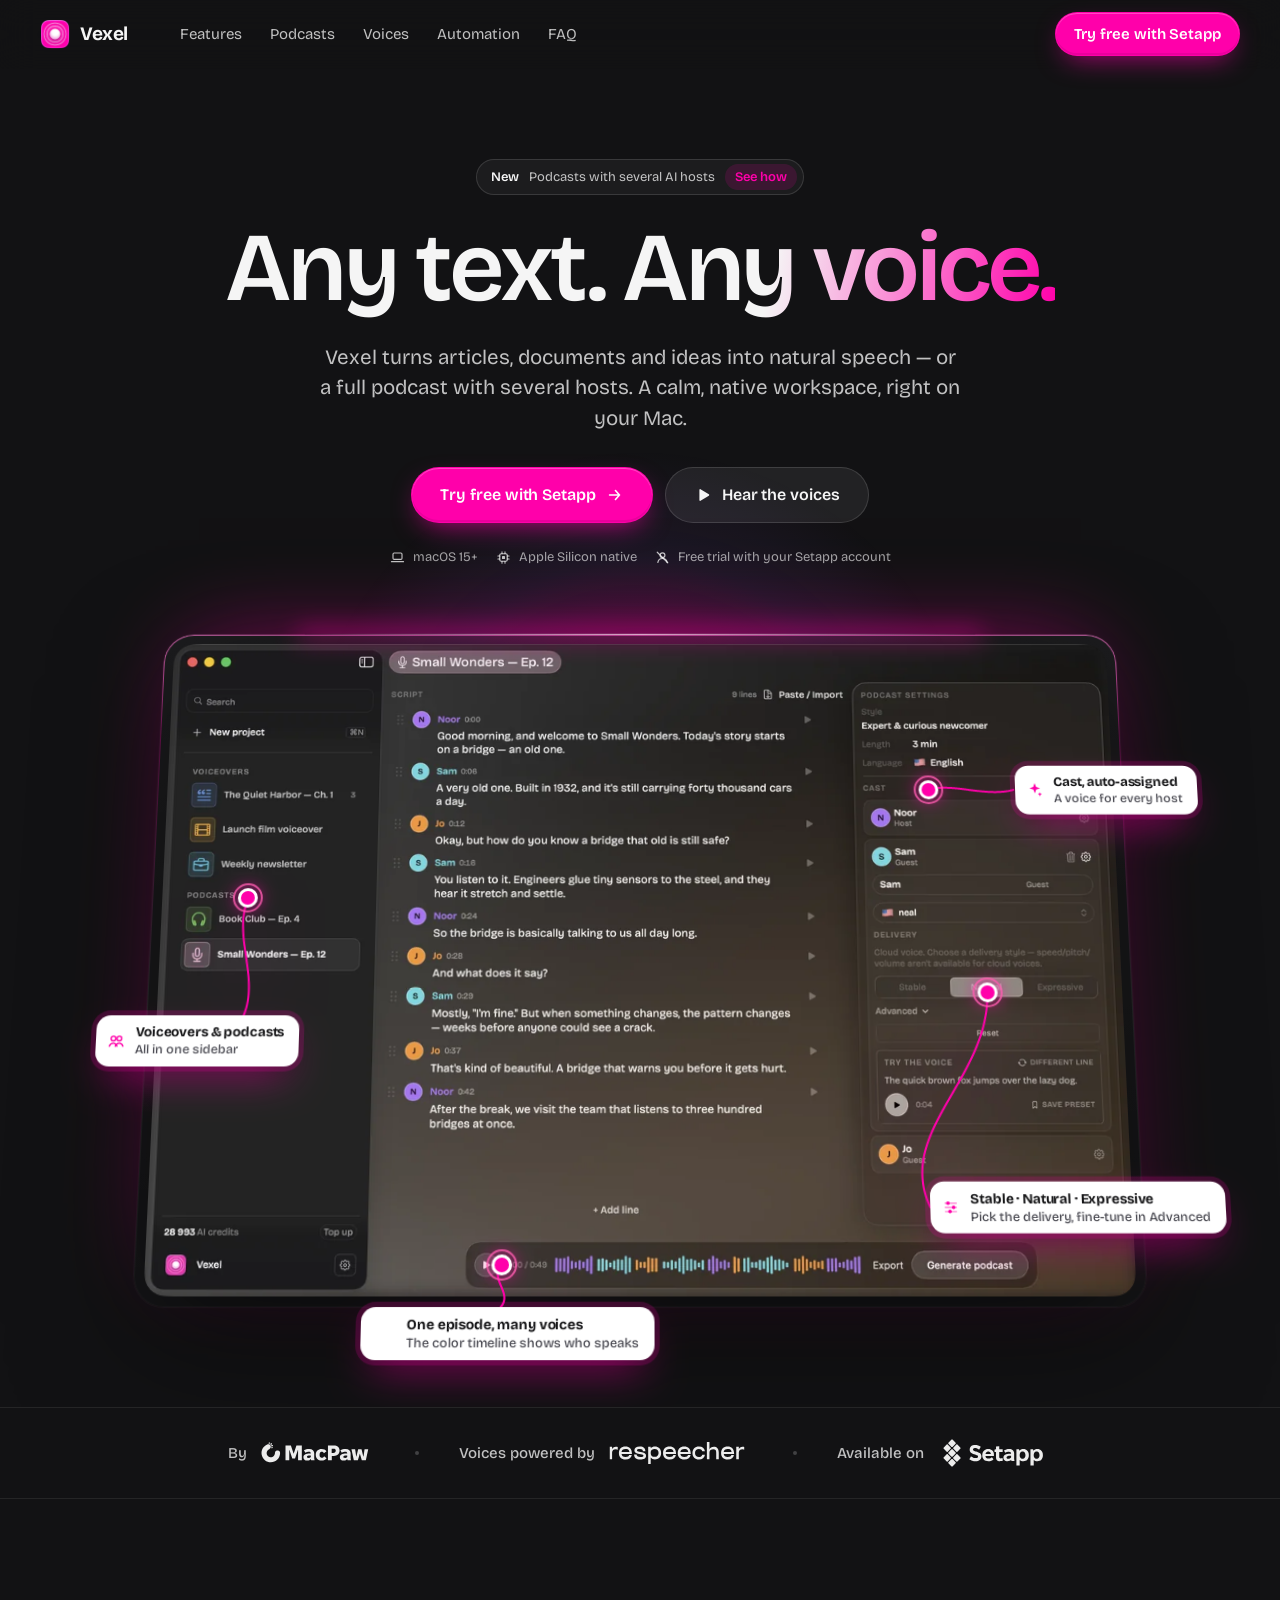
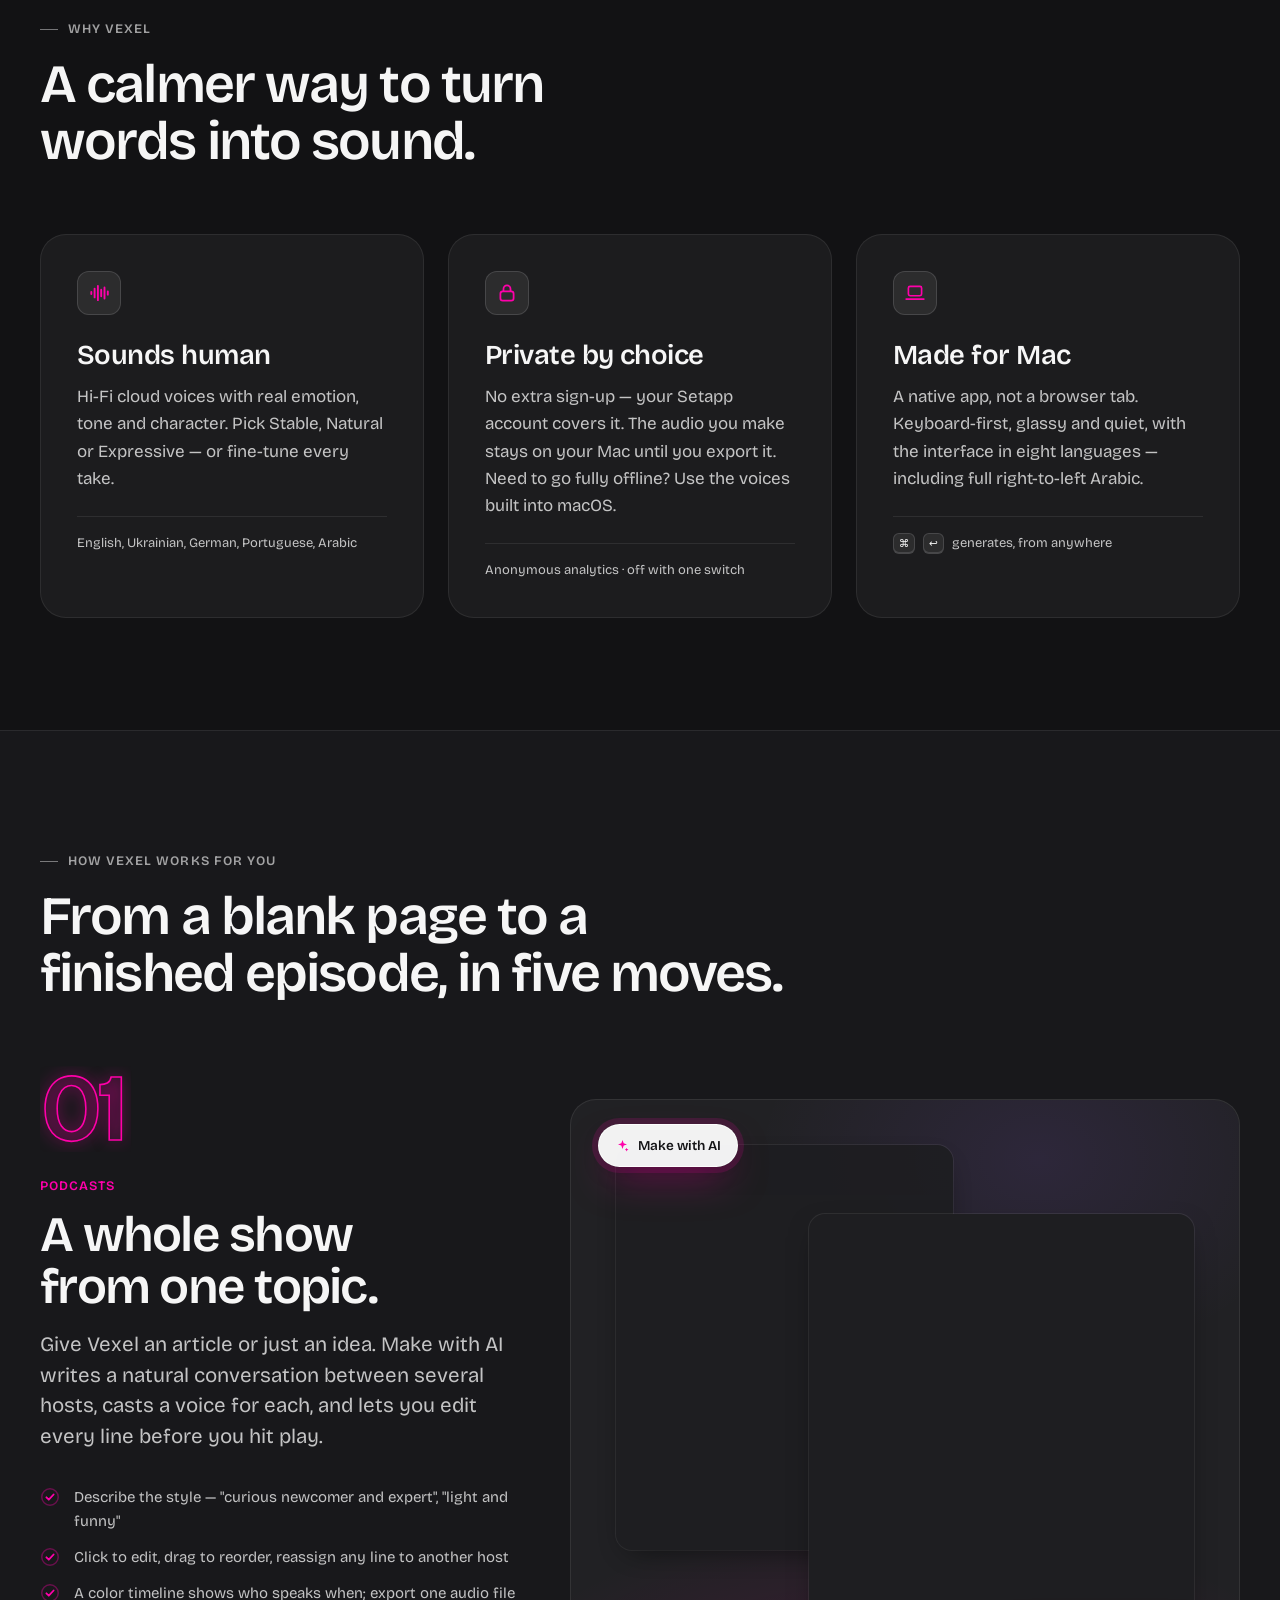
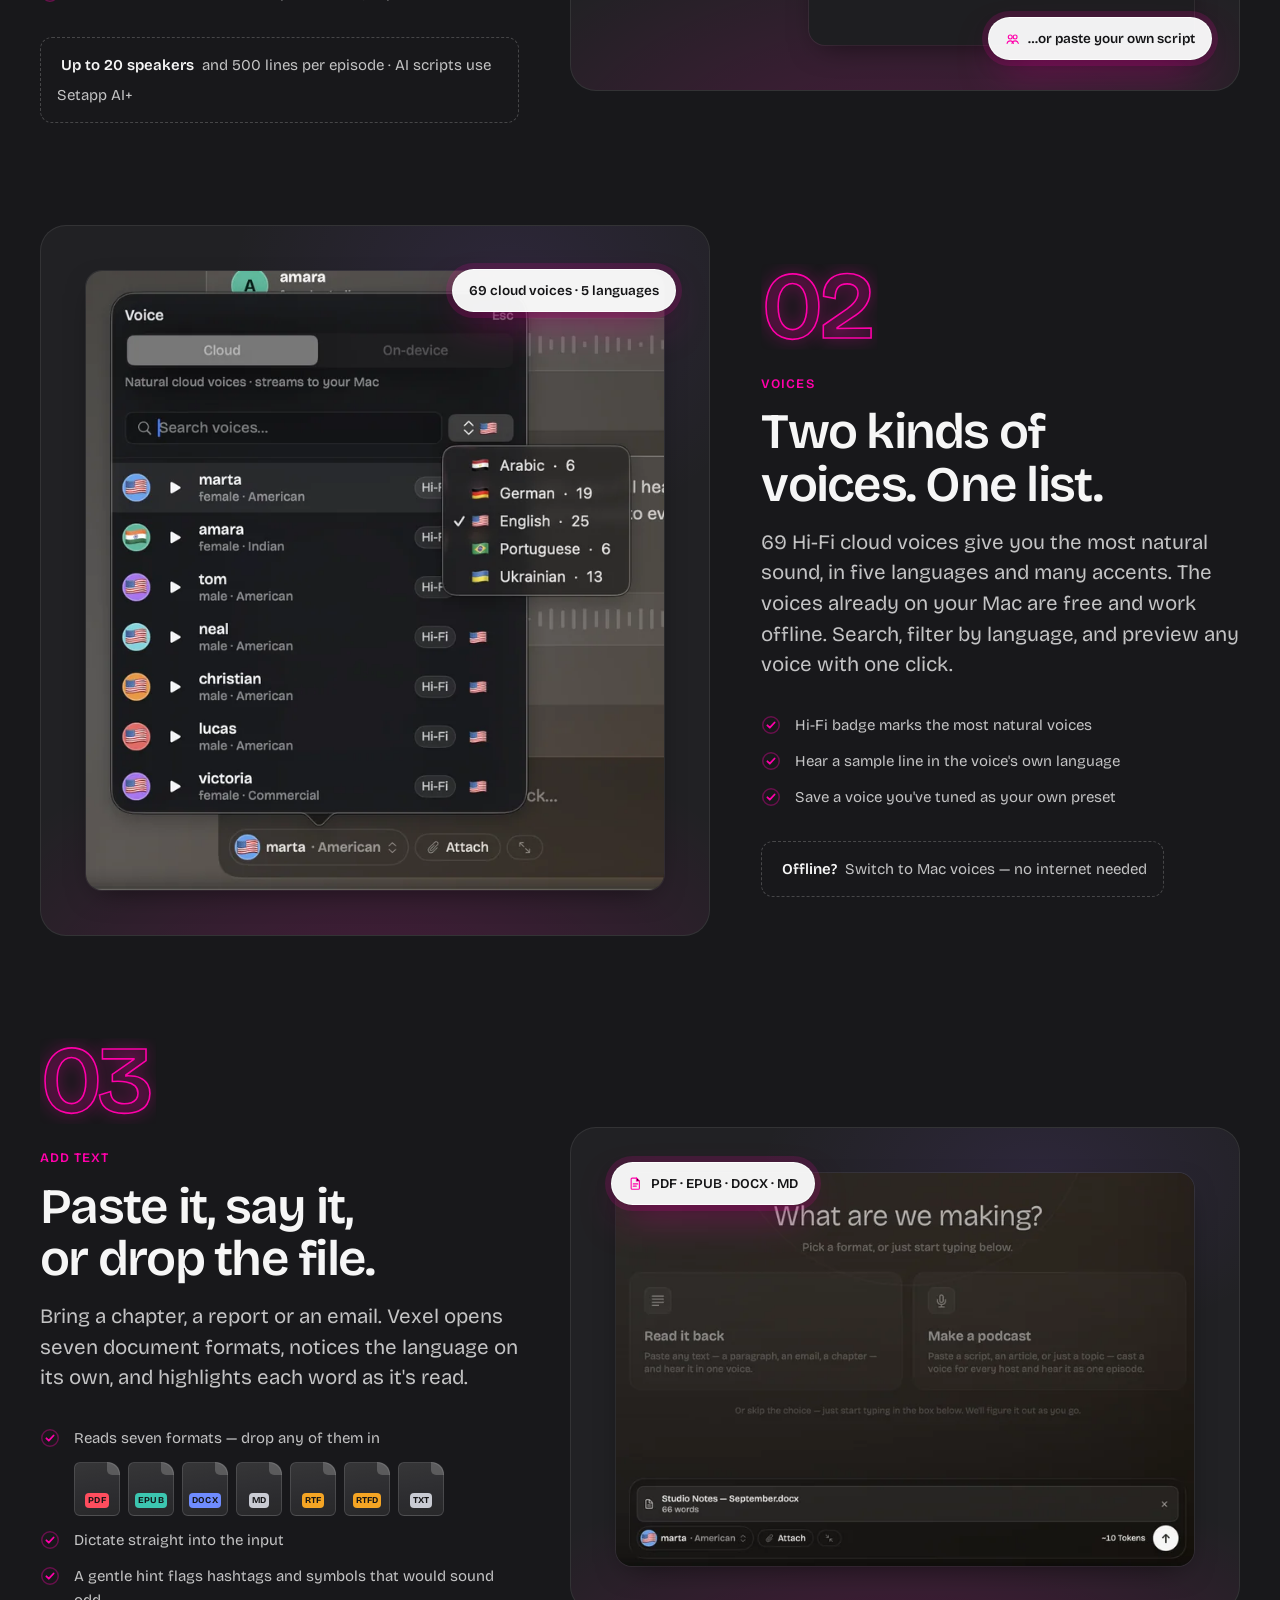
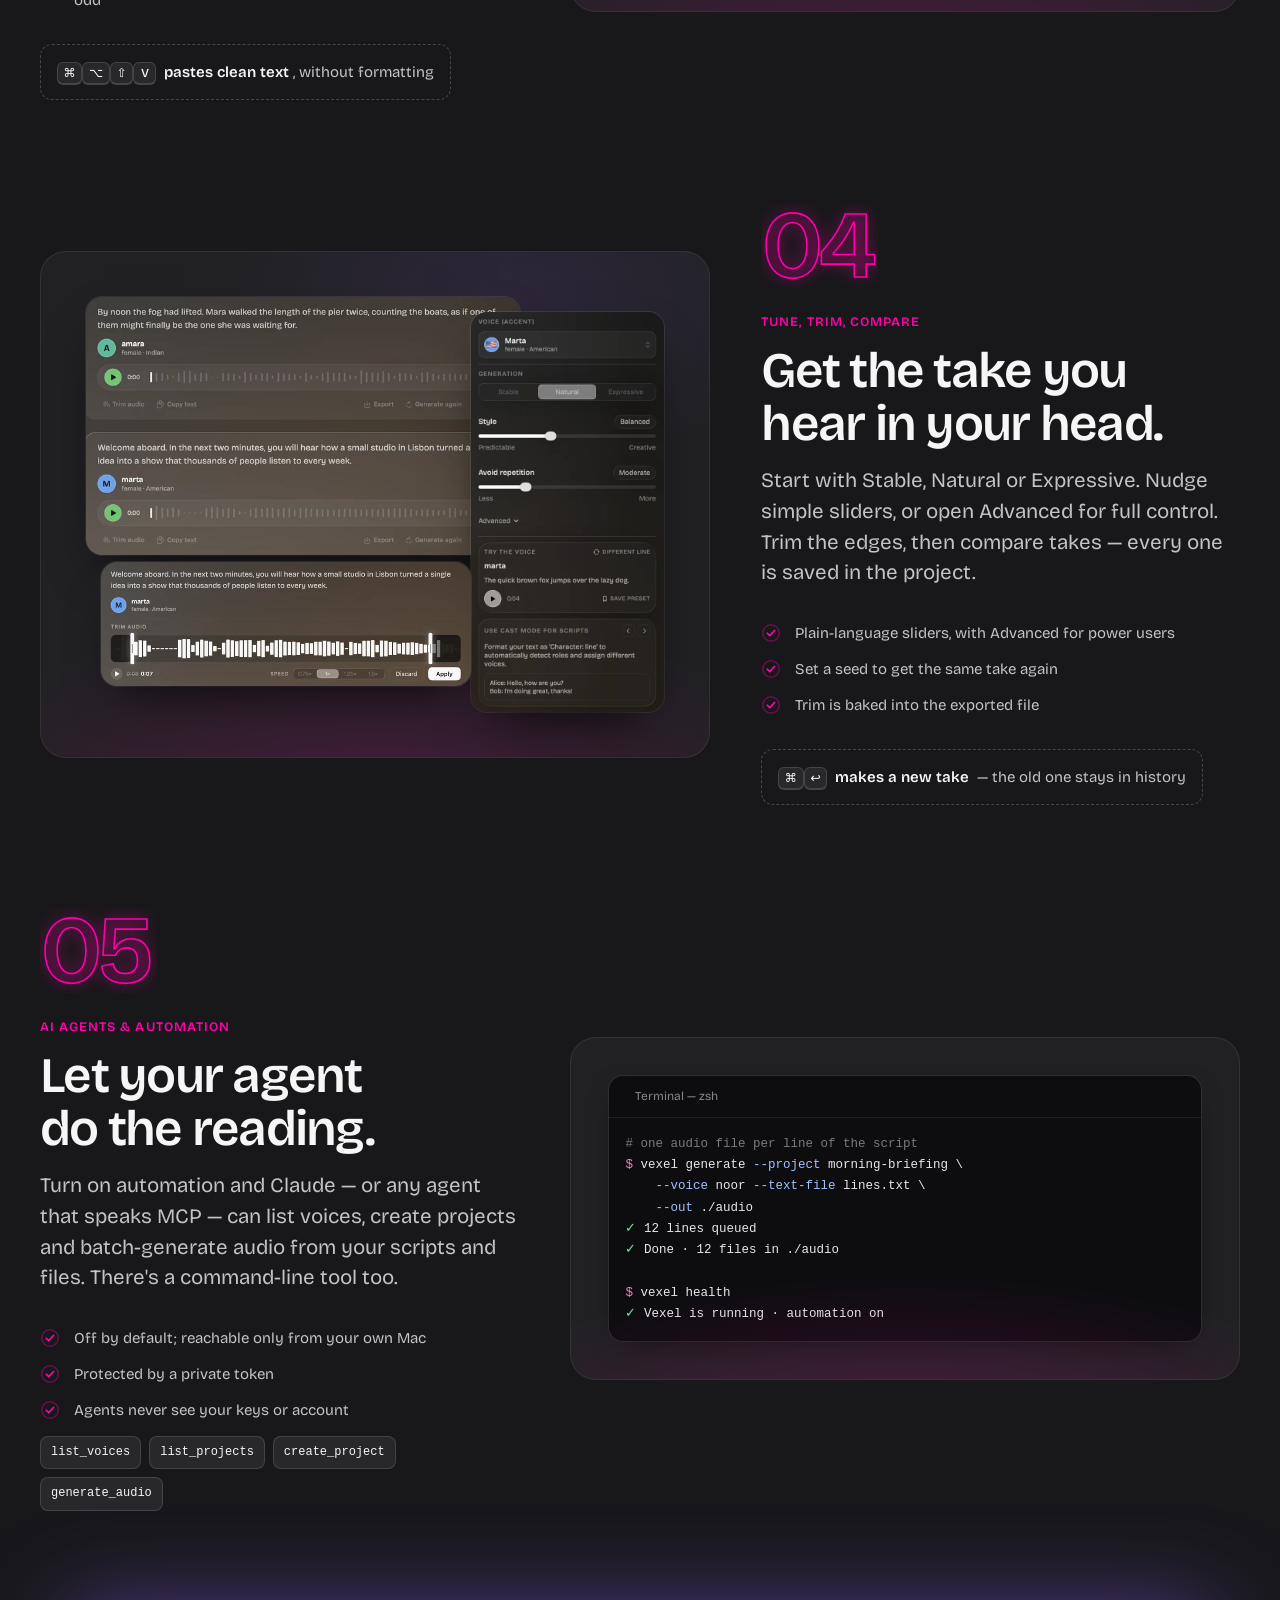
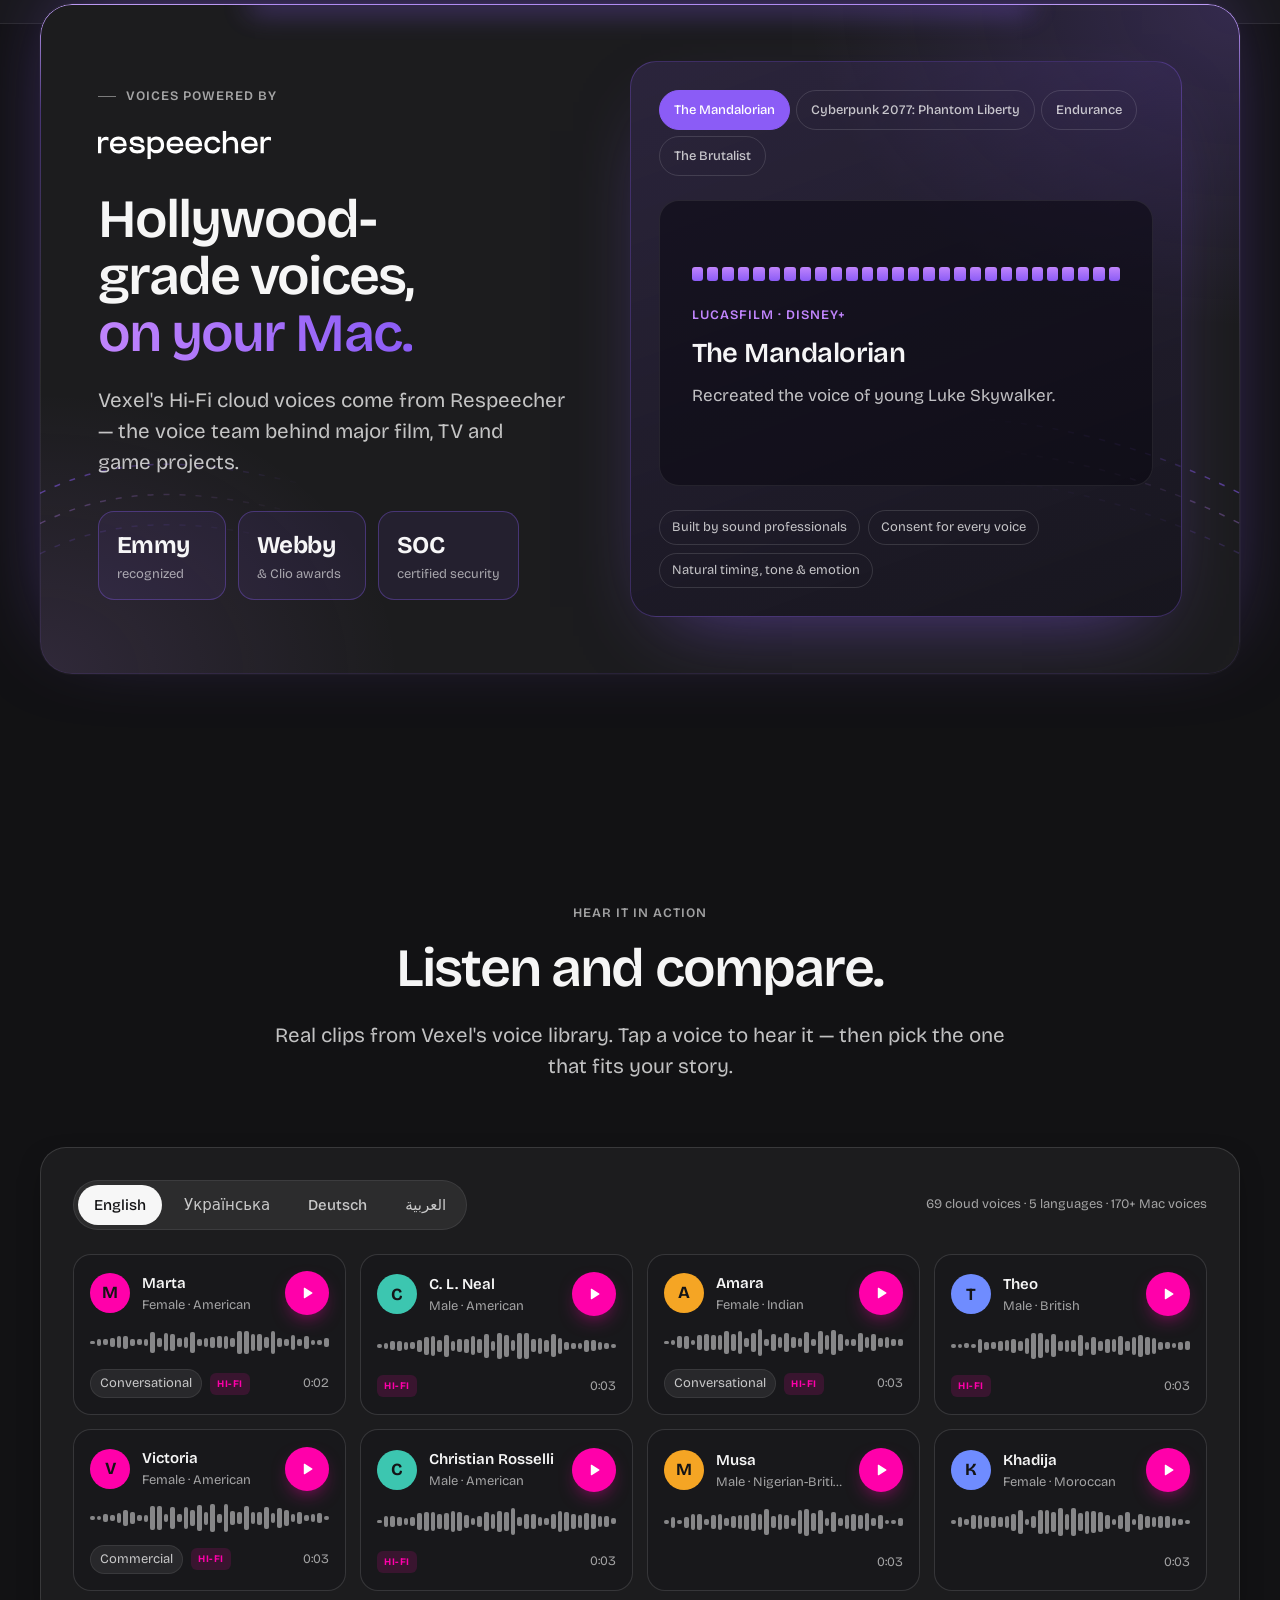
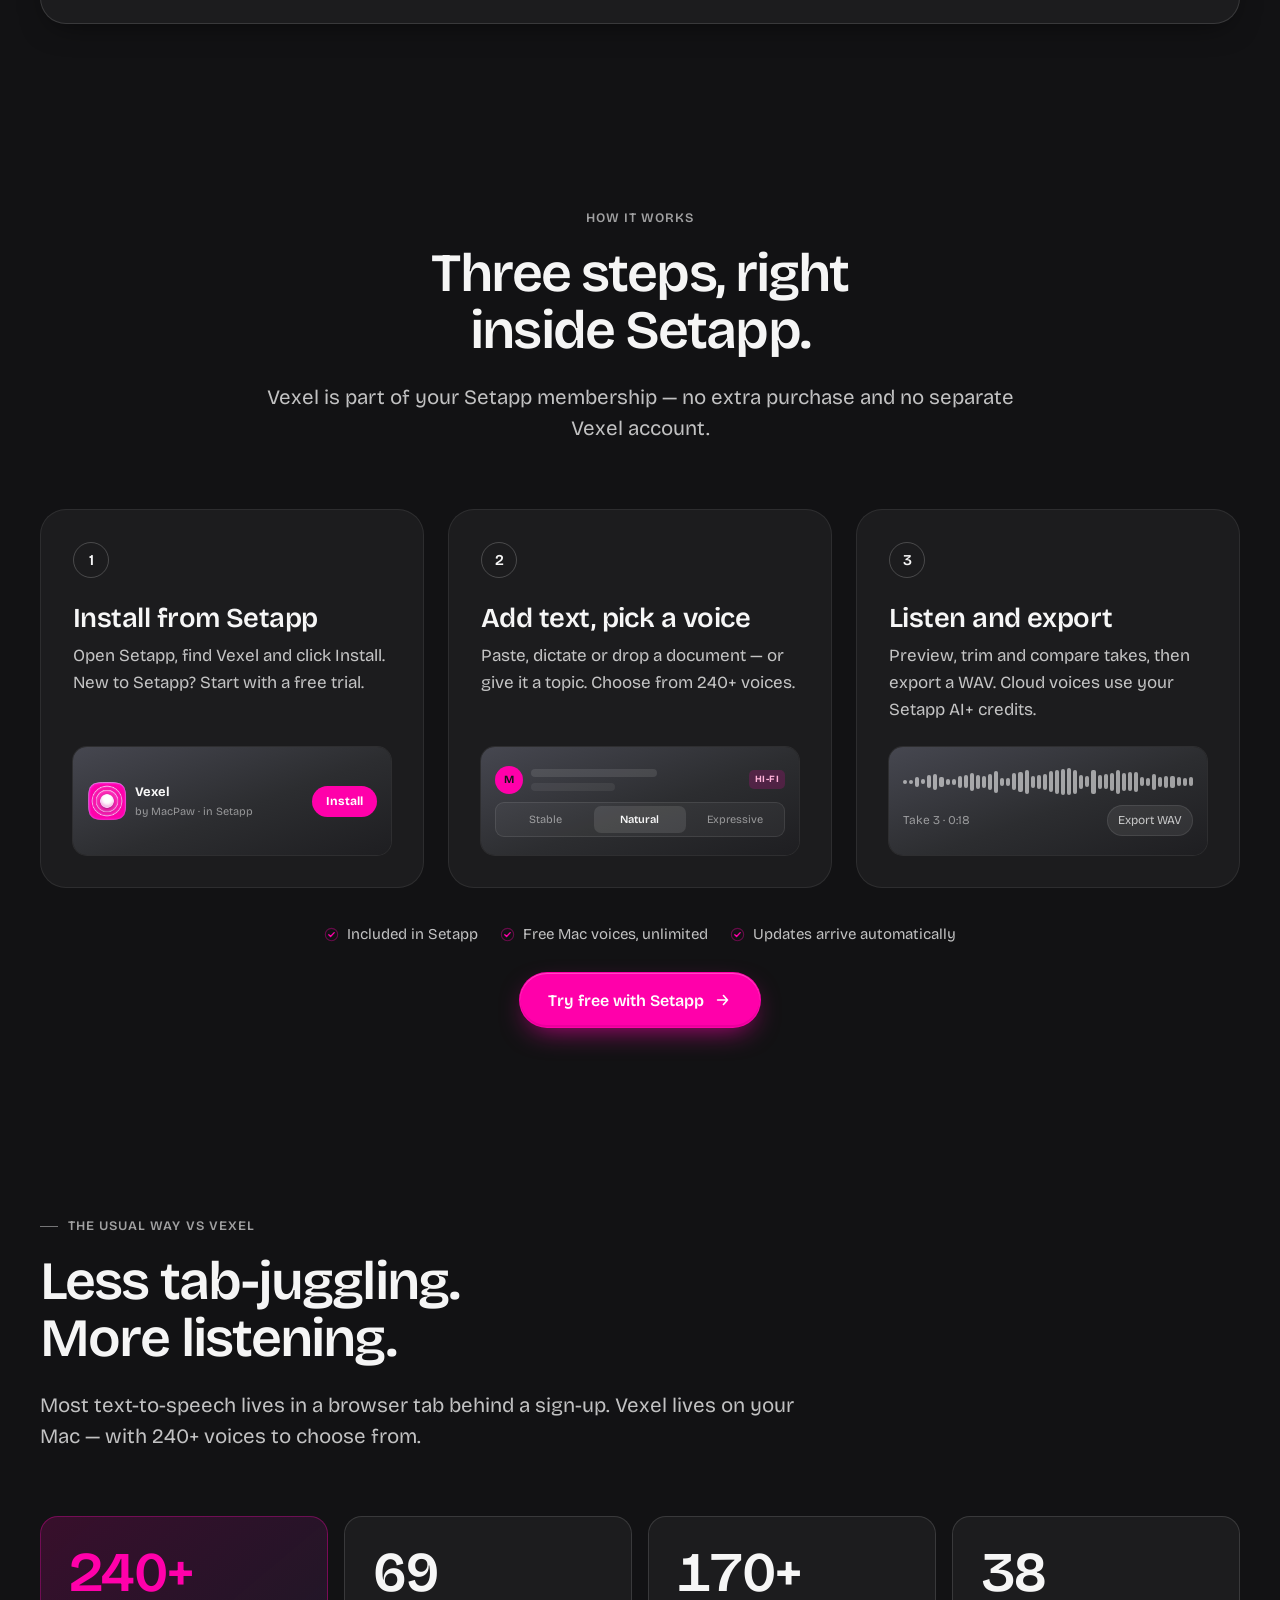
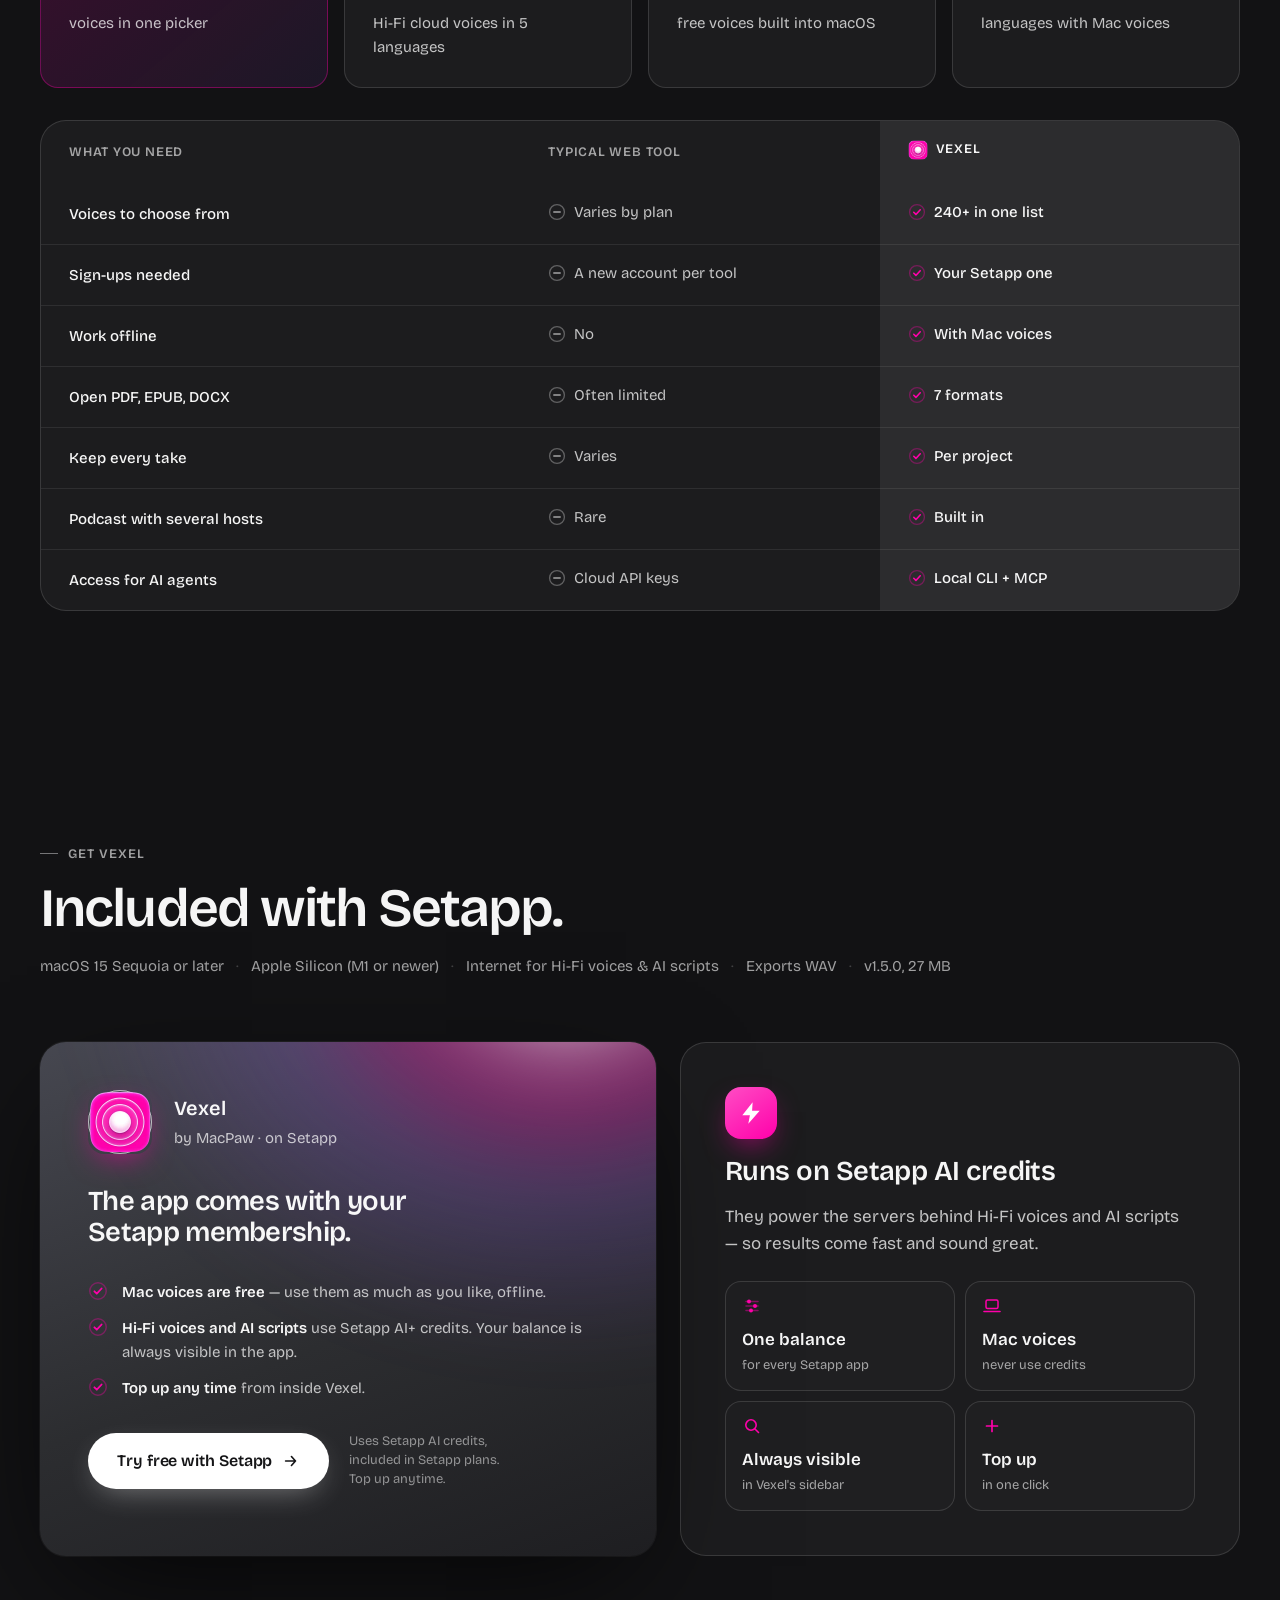
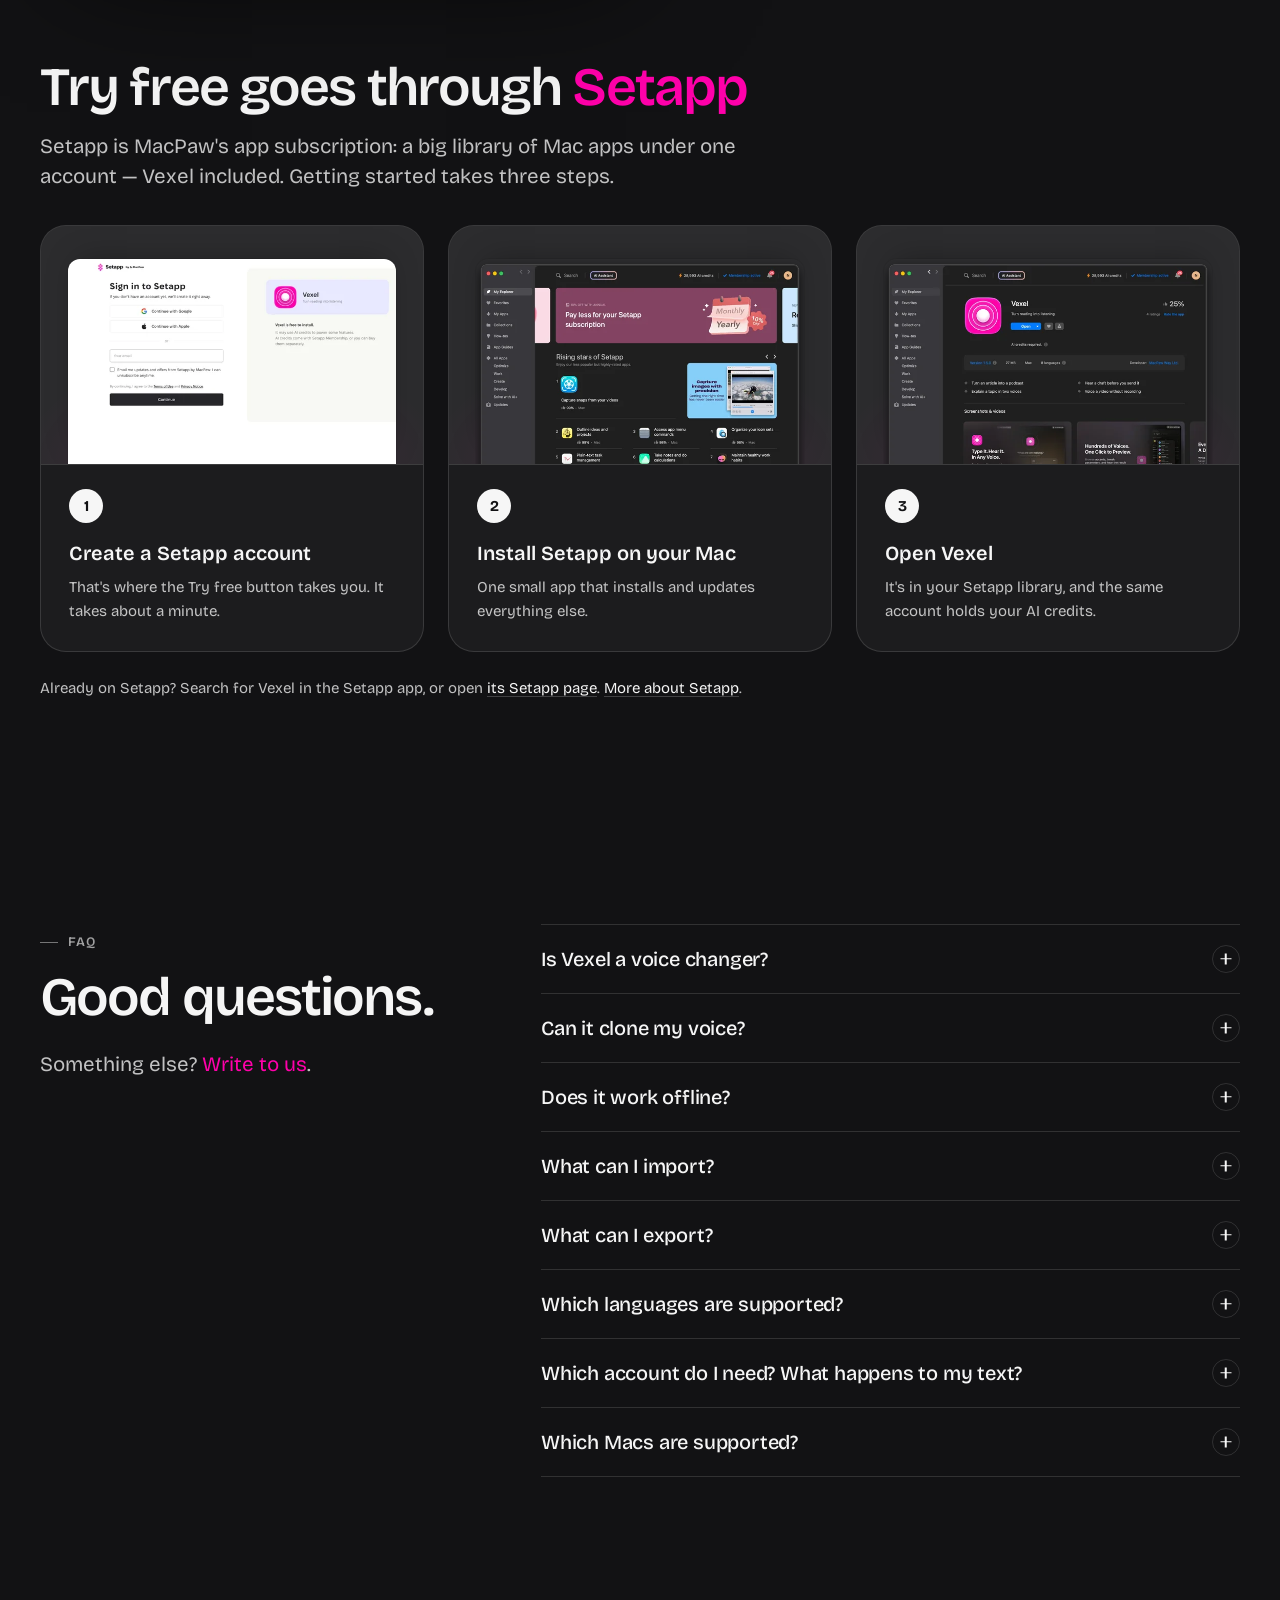
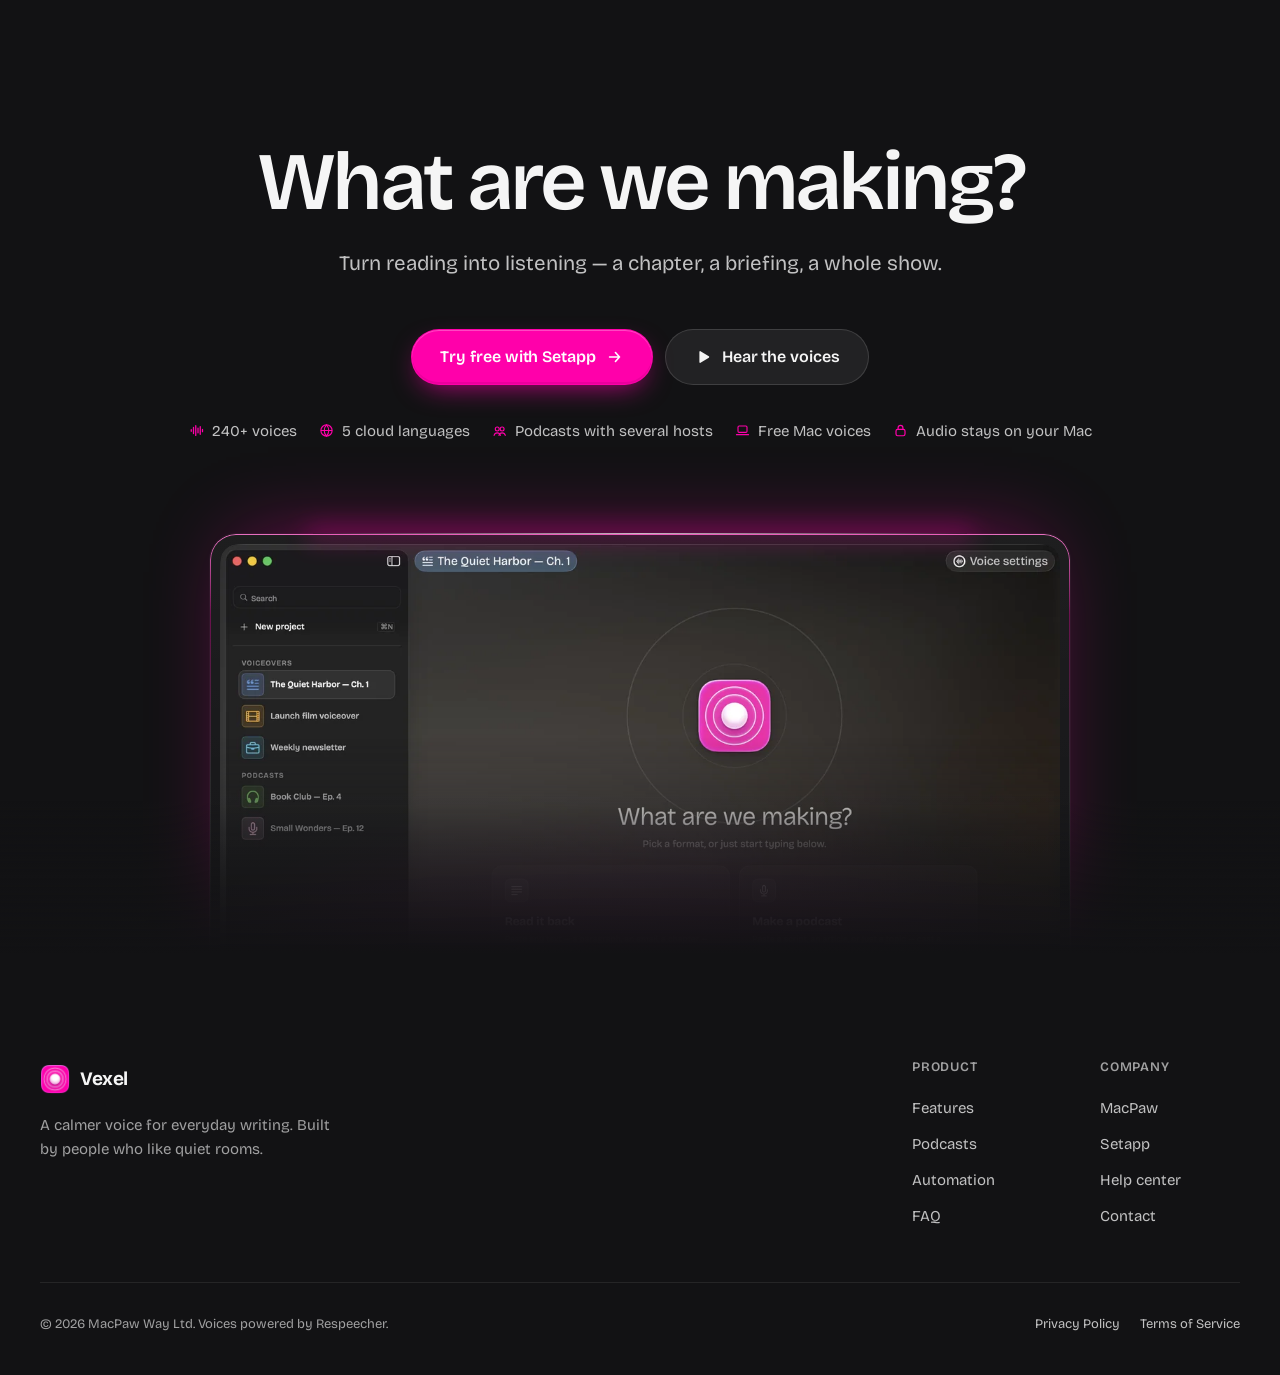
==== commit 797bfc78: "fix: Safari hint pills and chapter numbers; GPU-only hero pulse Co-Authored-By: Claude Opus 5.5 <nor" ====
--- a/index.html
+++ b/index.html
@@ -245,7 +245,7 @@
           <!-- 01 Podcasts -->
           <article class="chapter" id="podcasts" aria-labelledby="ch1">
             <div class="chapter__copy reveal">
-              <svg class="chapter__num" viewBox="0 0 160 100" aria-hidden="true"><text x="2" y="86">01</text></svg>
+              <div class="chapter__num" aria-hidden="true">01</div>
               <p class="chapter__kicker">Podcasts</p>
               <h3 class="h2" id="ch1">A whole show from one topic.</h3>
               <p class="lead">Give Vexel an article or just an idea. Make with AI writes a natural conversation between several hosts, casts a voice for each, and lets you edit every line before you hit play.</p>
@@ -267,7 +267,7 @@
           <!-- 02 Voices -->
           <article class="chapter" id="voices" aria-labelledby="ch2">
             <div class="chapter__copy reveal">
-              <svg class="chapter__num" viewBox="0 0 160 100" aria-hidden="true"><text x="2" y="86">02</text></svg>
+              <div class="chapter__num" aria-hidden="true">02</div>
               <p class="chapter__kicker">Voices</p>
               <h3 class="h2" id="ch2">Two kinds of voices. One list.</h3>
               <p class="lead">69 Hi-Fi cloud voices give you the most natural sound, in five languages and many accents. The voices already on your Mac are free and work offline. Search, filter by language, and preview any voice with one click.</p>
@@ -287,7 +287,7 @@
           <!-- 03 Add text -->
           <article class="chapter" aria-labelledby="ch3">
             <div class="chapter__copy reveal">
-              <svg class="chapter__num" viewBox="0 0 160 100" aria-hidden="true"><text x="2" y="86">03</text></svg>
+              <div class="chapter__num" aria-hidden="true">03</div>
               <p class="chapter__kicker">Add text</p>
               <h3 class="h2" id="ch3">Paste it, say it, or drop the file.</h3>
               <p class="lead">Bring a chapter, a report or an email. Vexel opens seven document formats, notices the language on its own, and highlights each word as it's read.</p>
@@ -307,7 +307,7 @@
           <!-- 04 Tune -->
           <article class="chapter" aria-labelledby="ch4">
             <div class="chapter__copy reveal">
-              <svg class="chapter__num" viewBox="0 0 160 100" aria-hidden="true"><text x="2" y="86">04</text></svg>
+              <div class="chapter__num" aria-hidden="true">04</div>
               <p class="chapter__kicker">Tune, trim, compare</p>
               <h3 class="h2" id="ch4">Get the take you hear in your head.</h3>
               <p class="lead">Start with Stable, Natural or Expressive. Nudge simple sliders, or open Advanced for full control. Trim the edges, then compare takes — every one is saved in the project.</p>
@@ -328,7 +328,7 @@
           <!-- 05 Agents -->
           <article class="chapter" id="agents" aria-labelledby="ch5">
             <div class="chapter__copy reveal">
-              <svg class="chapter__num" viewBox="0 0 160 100" aria-hidden="true"><text x="2" y="86">05</text></svg>
+              <div class="chapter__num" aria-hidden="true">05</div>
               <p class="chapter__kicker">AI agents &amp; automation</p>
               <h3 class="h2" id="ch5">Let your agent do the reading.</h3>
               <p class="lead">Turn on automation and Claude — or any agent that speaks MCP — can list voices, create projects and batch-generate audio from your scripts and files. There's a command-line tool too.</p>
--- a/assets/styles.css
+++ b/assets/styles.css
@@ -1223,3 +1223,28 @@
   .footer__grid nav { min-width: 140px; }
 }
 @media (max-width: 767.98px) { .footer__cols { display: contents; } }
+
+/* ---------- Safari fixes ---------- */
+/* hint pills size to their text (Safari shrank them to the zero-width anchor) */
+.hint, .float-pill { width: max-content; max-width: none; }
+
+/* chapter numbers: CSS text outline + reveal wipe (works the same in Safari and Chrome) */
+.chapter__num {
+  display: inline-block; height: auto; width: auto; overflow: visible;
+  font: 600 clamp(4rem, 2.6rem + 4.2vw, 6.5rem)/0.9 var(--font); letter-spacing: -.06em;
+  color: rgba(255,0,170,0); -webkit-text-stroke: 1.6px #FF00AA; paint-order: stroke fill;
+  text-shadow: 0 0 18px rgba(255,0,170,.35);
+  margin-bottom: var(--s-5); padding-right: .08em;
+  transition: color 1.2s var(--ease) .8s, text-shadow 1.2s var(--ease);
+}
+.js .chapter__num { clip-path: inset(0 100% 0 0); }
+.js .chapter.is-drawn .chapter__num { clip-path: inset(0 0 0 0); color: rgba(255,0,170,.07); transition: clip-path 1.4s var(--ease), color 1.2s var(--ease) 1s, text-shadow 1.2s var(--ease); }
+.chapter.is-active .chapter__num { text-shadow: 0 0 24px rgba(255,0,170,.65); }
+@media (prefers-reduced-motion: reduce) { .js .chapter__num { clip-path: none !important; } }
+
+/* ---------- Hero pulse: GPU-only (no blur filters, no animated shadows) ---------- */
+.hero-pulse b { filter: none; will-change: transform, opacity;
+  background: radial-gradient(closest-side, rgba(255,120,210,.40), rgba(255,0,170,.20) 40%, rgba(154,91,255,.08) 68%, transparent 100%); }
+.hero-pulse i { border: 0; box-shadow: none; will-change: transform, opacity; backface-visibility: hidden;
+  background: radial-gradient(closest-side, transparent 93.5%, rgba(255,0,170,.10) 96.5%, rgba(255,110,205,.55) 98.6%, rgba(255,0,170,.12) 99.4%, transparent 100%); }
+.hero-pulse.is-paused i, .hero-pulse.is-paused b { animation-play-state: paused; }
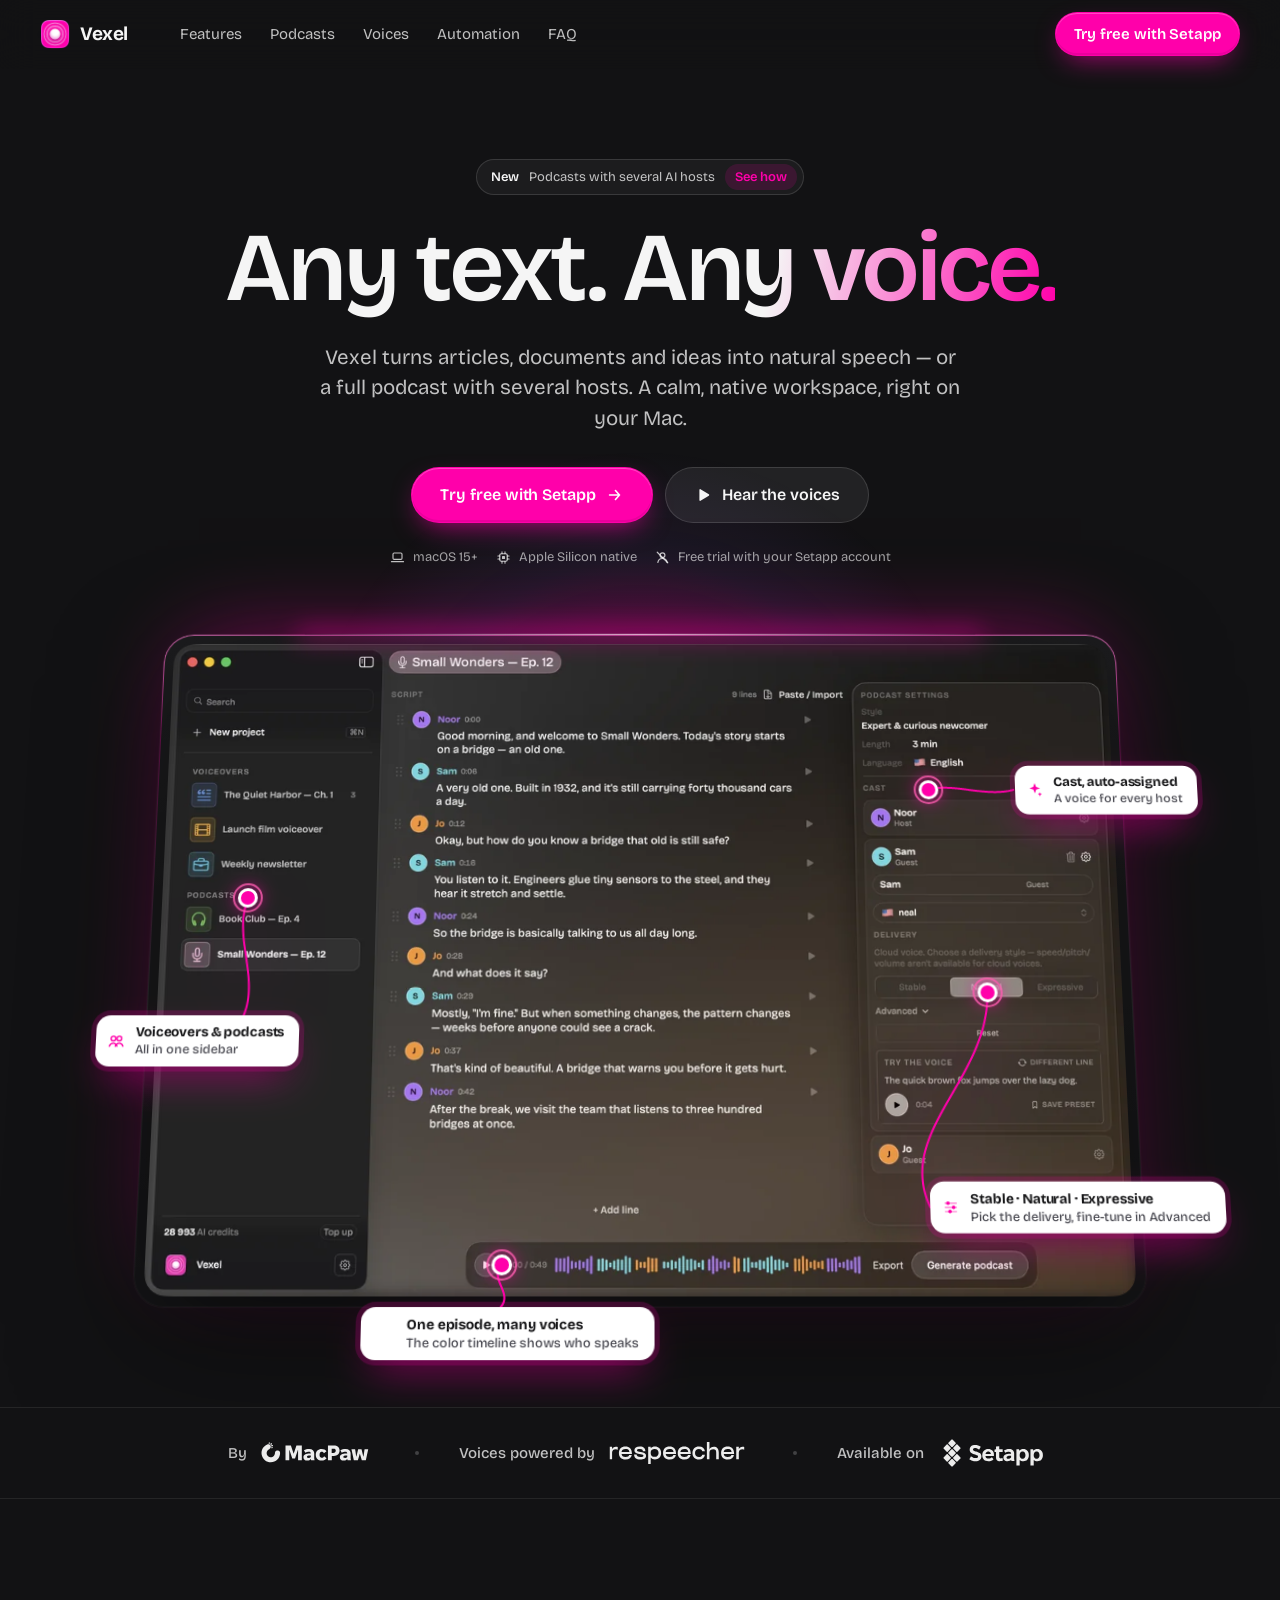
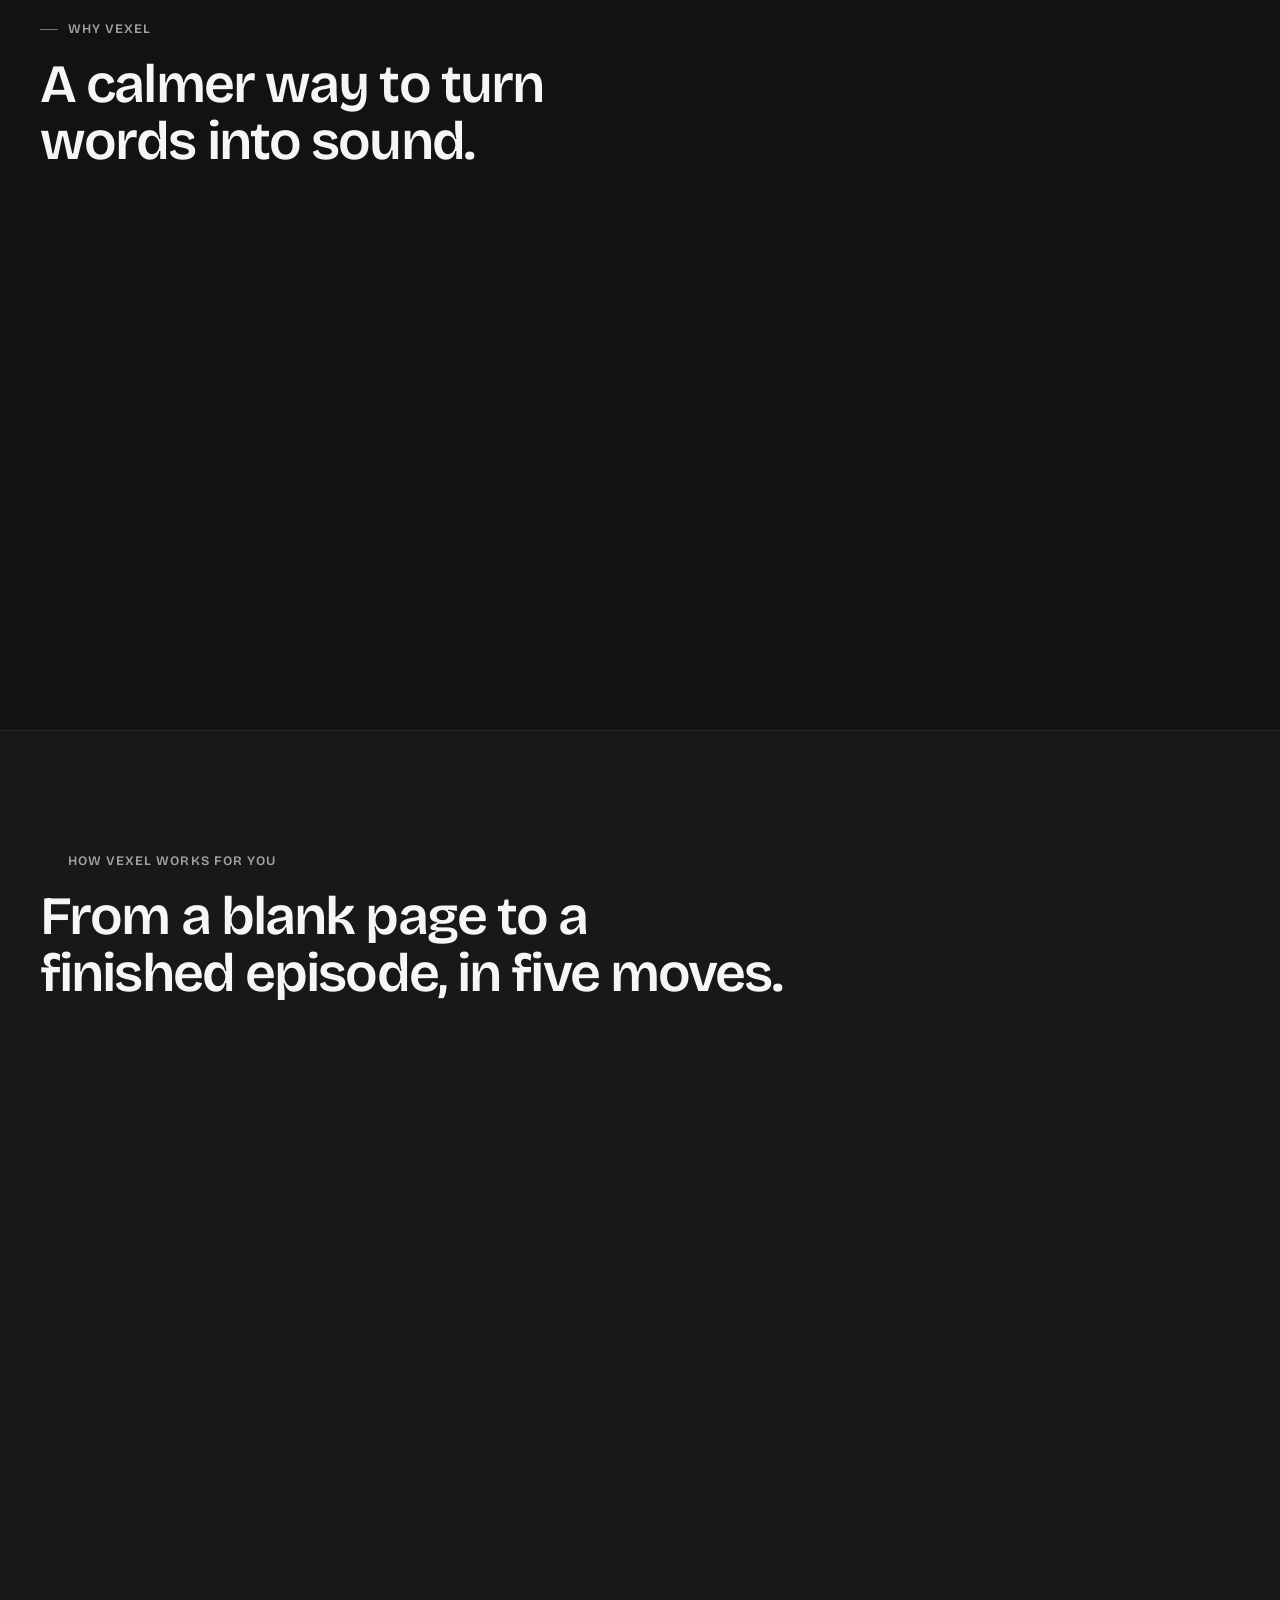
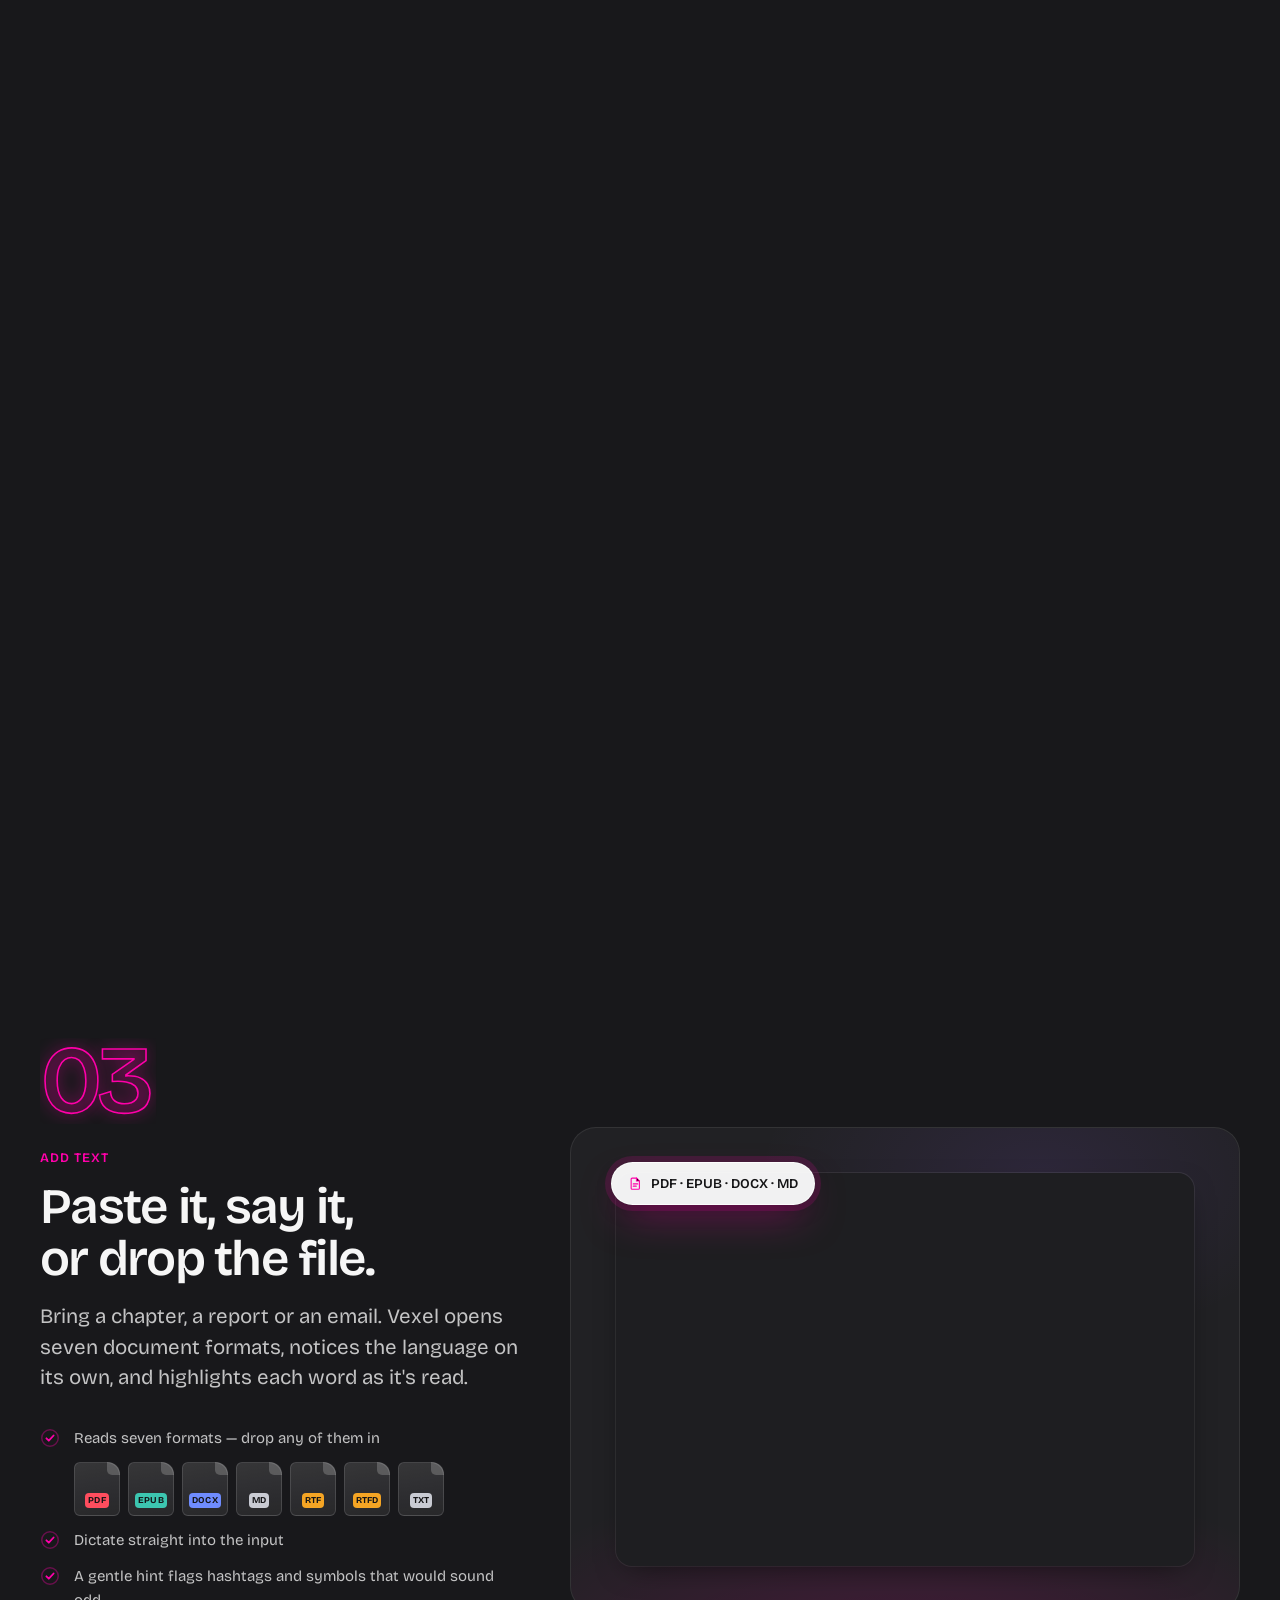
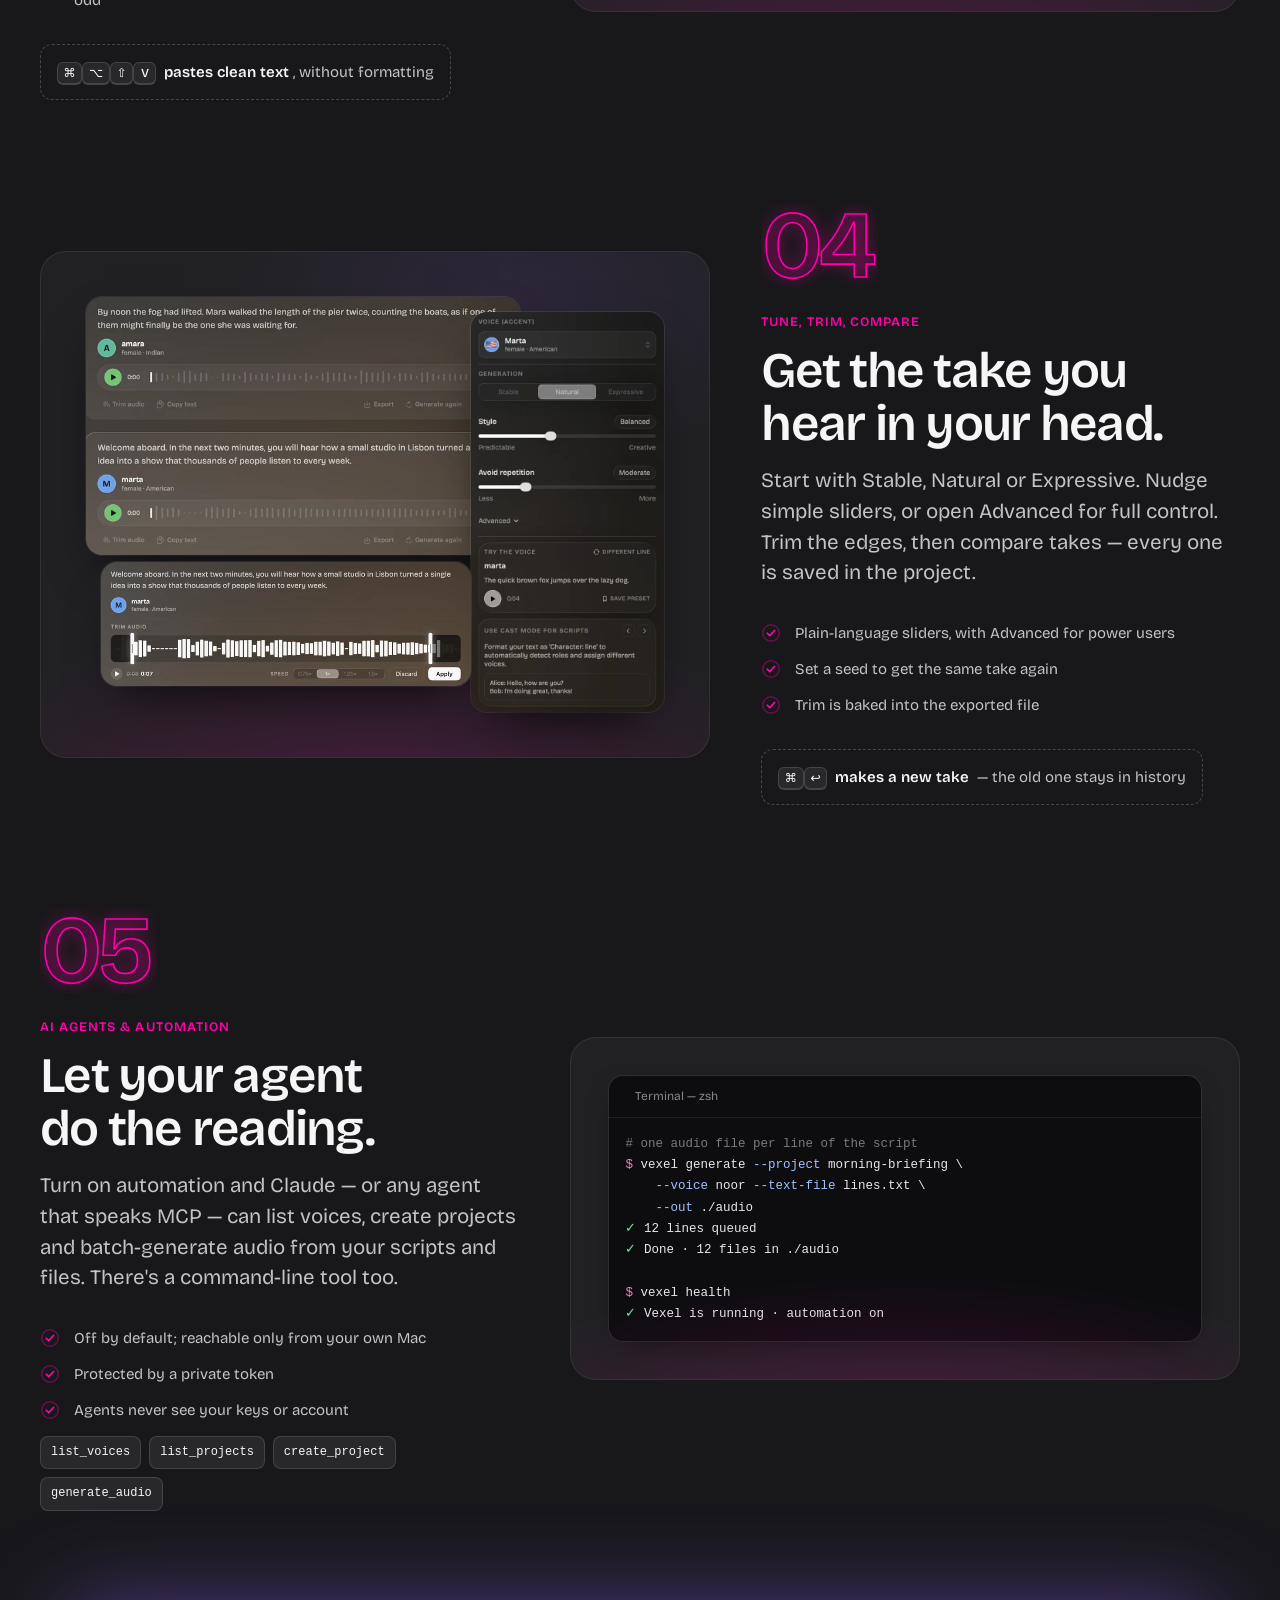
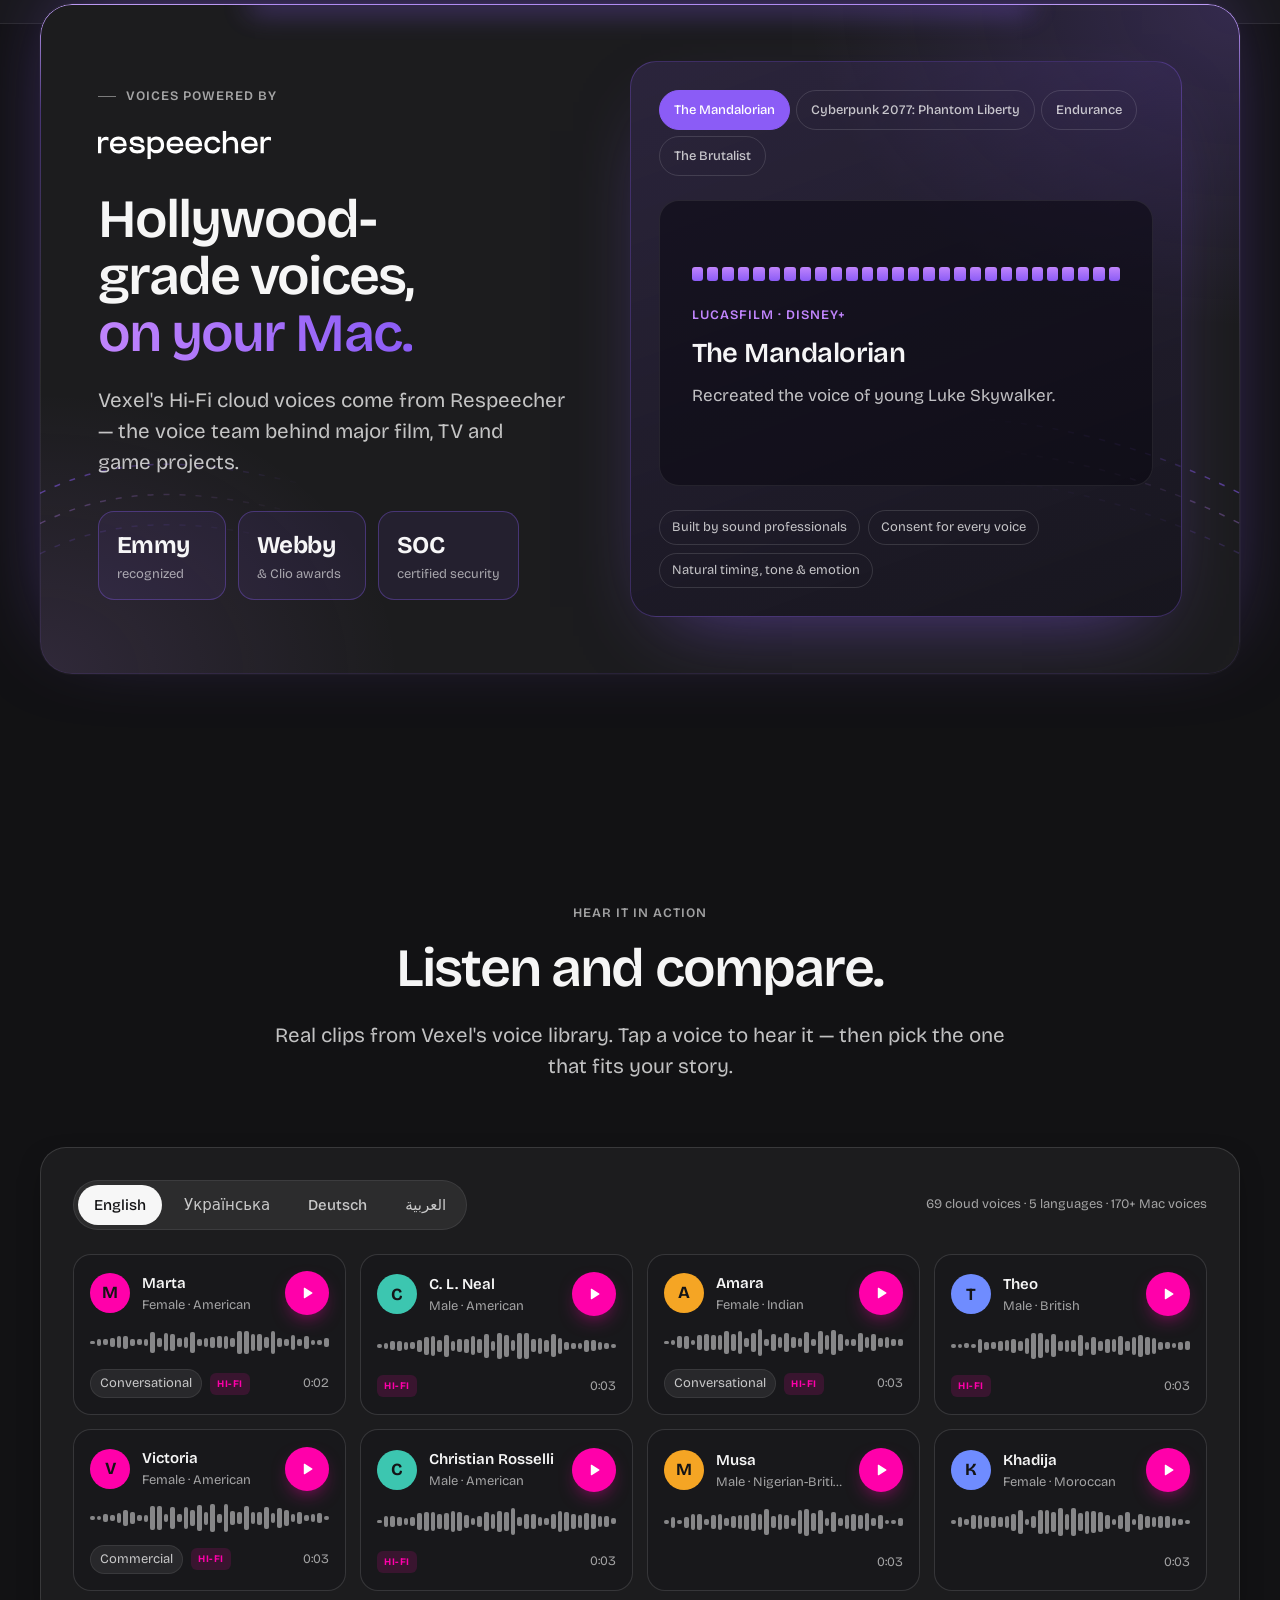
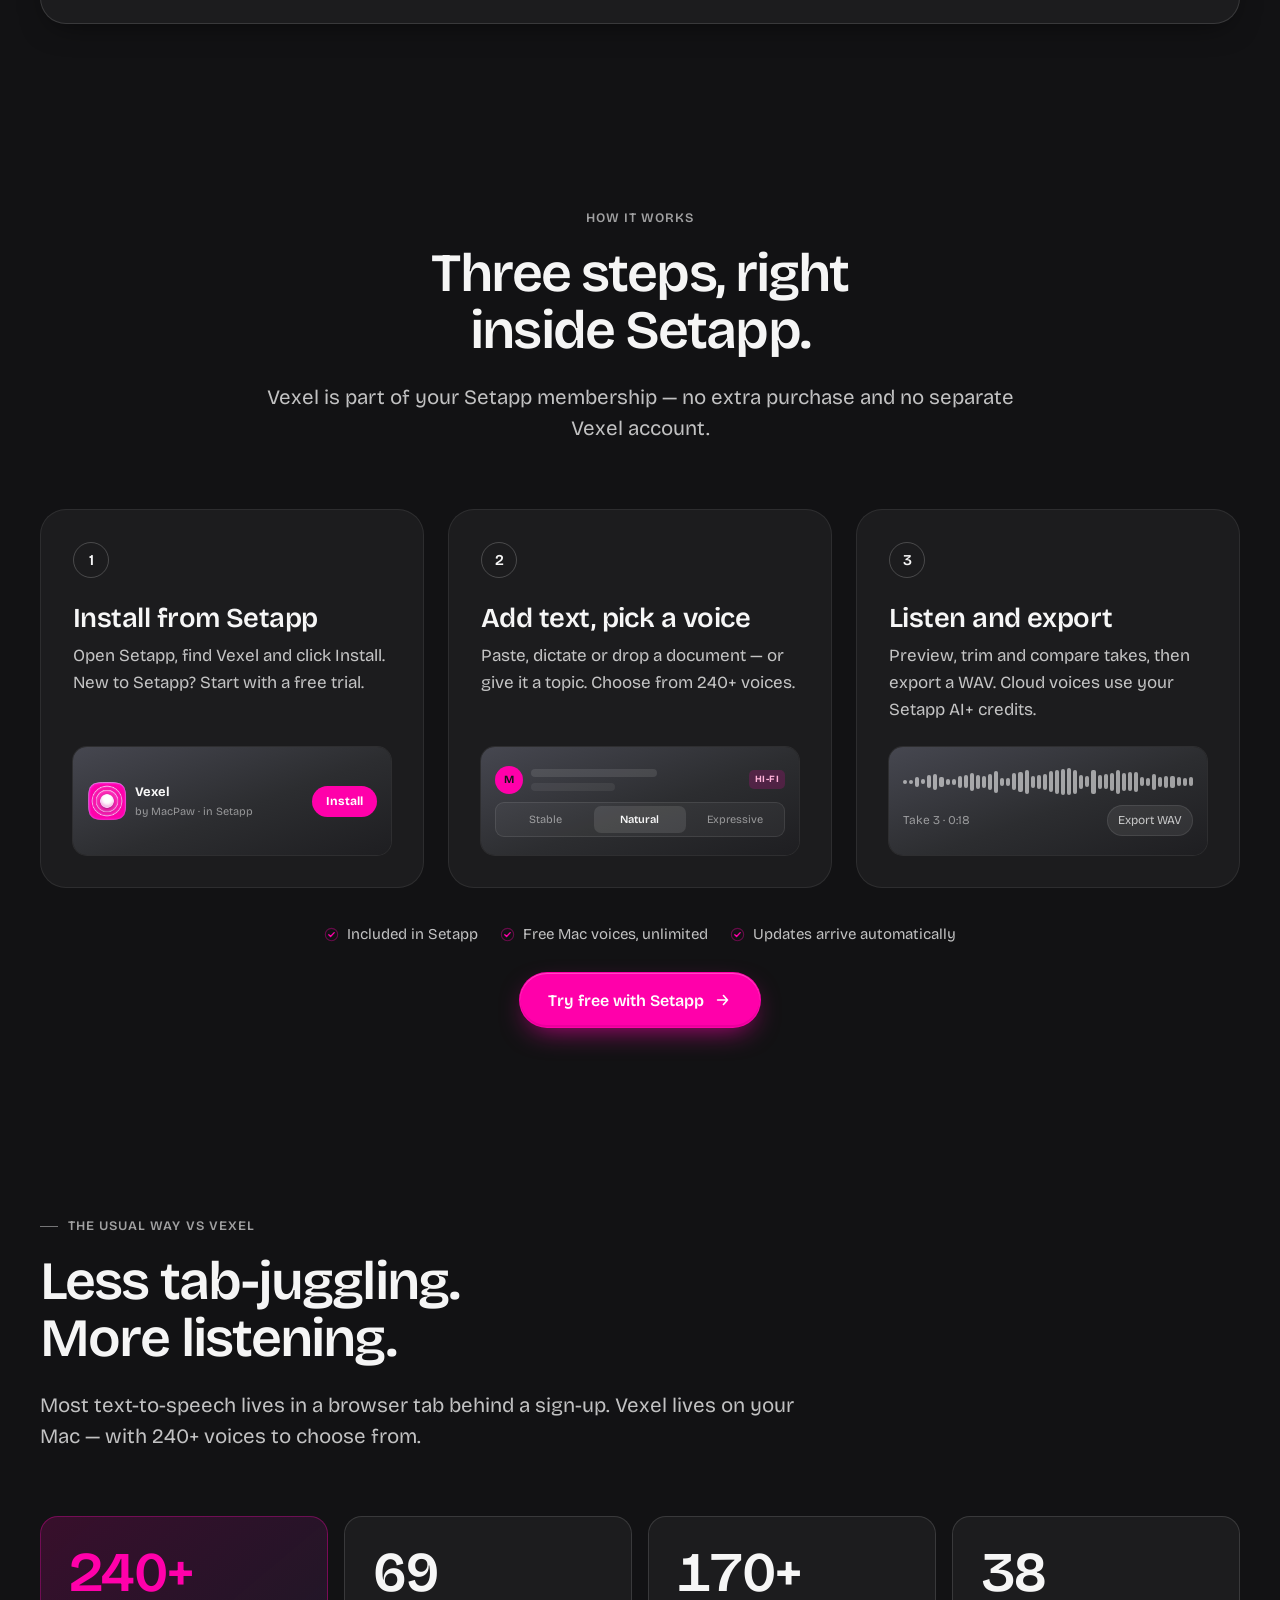
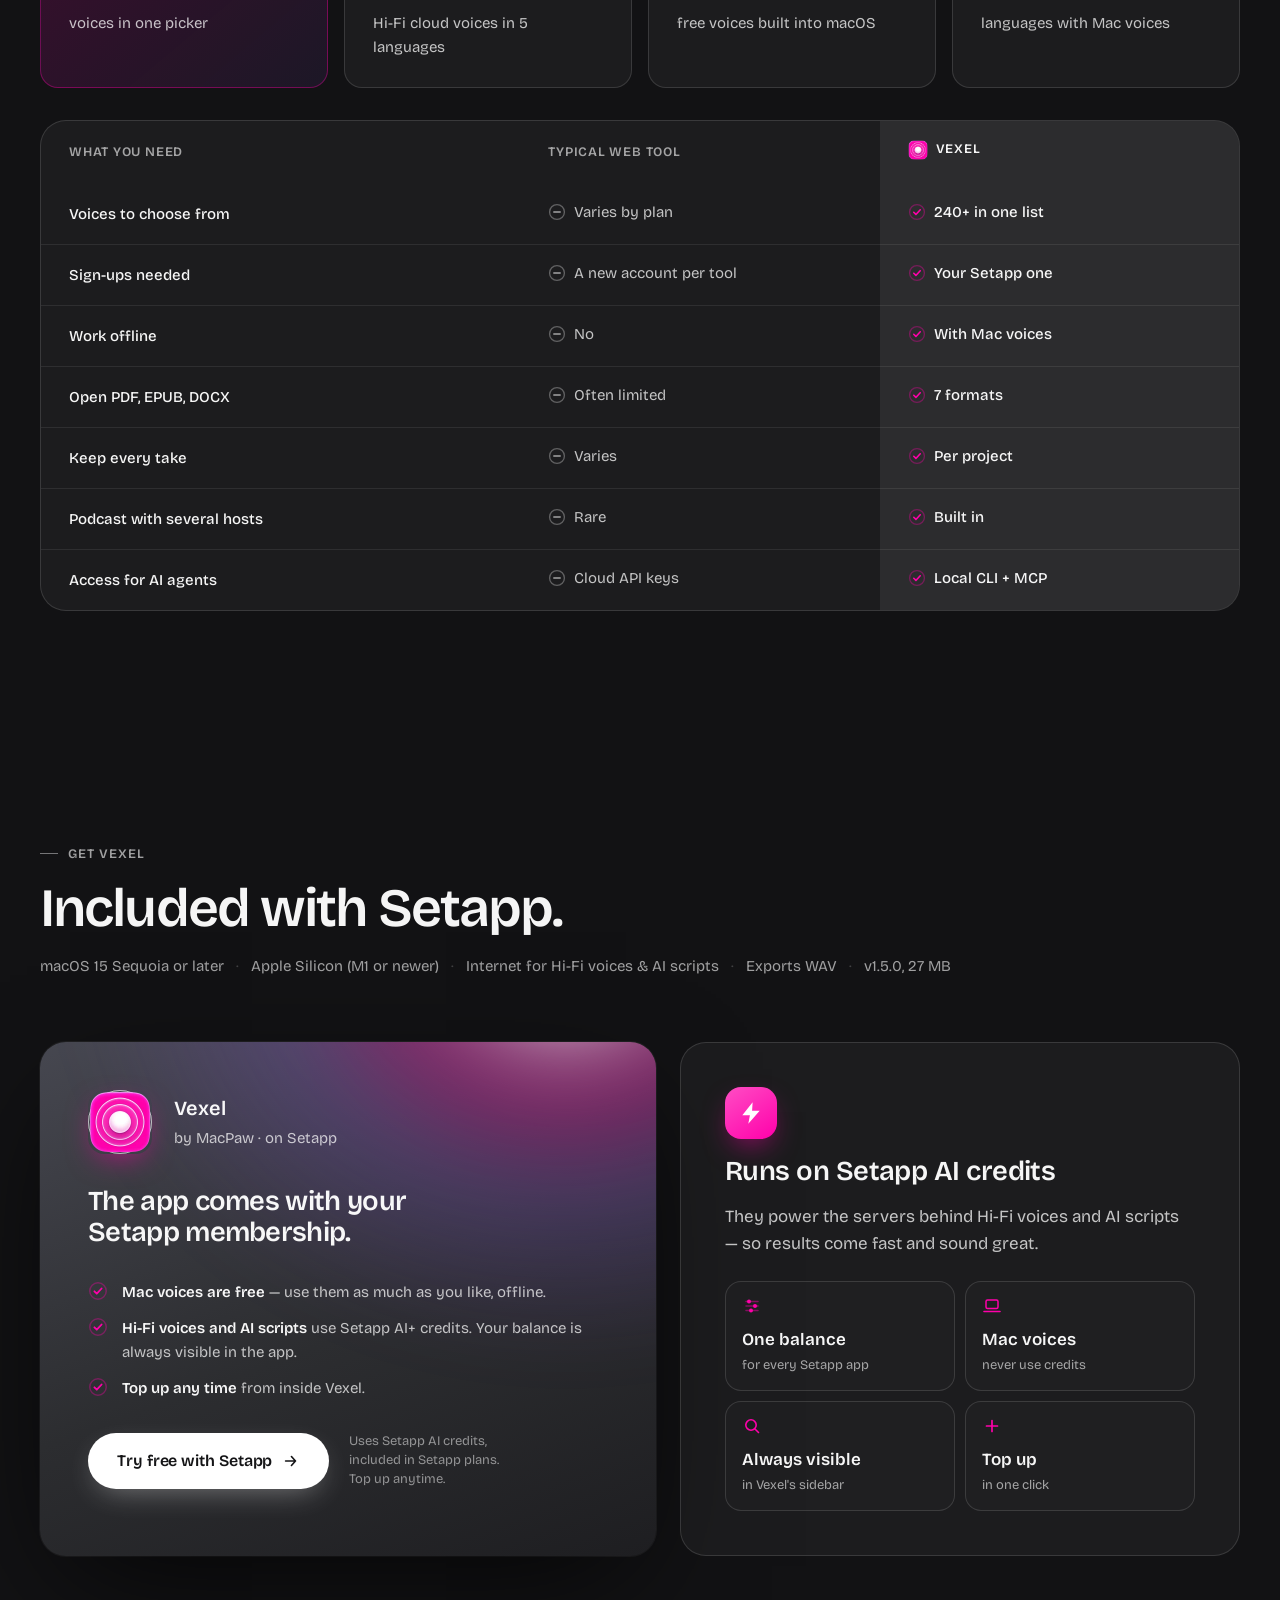
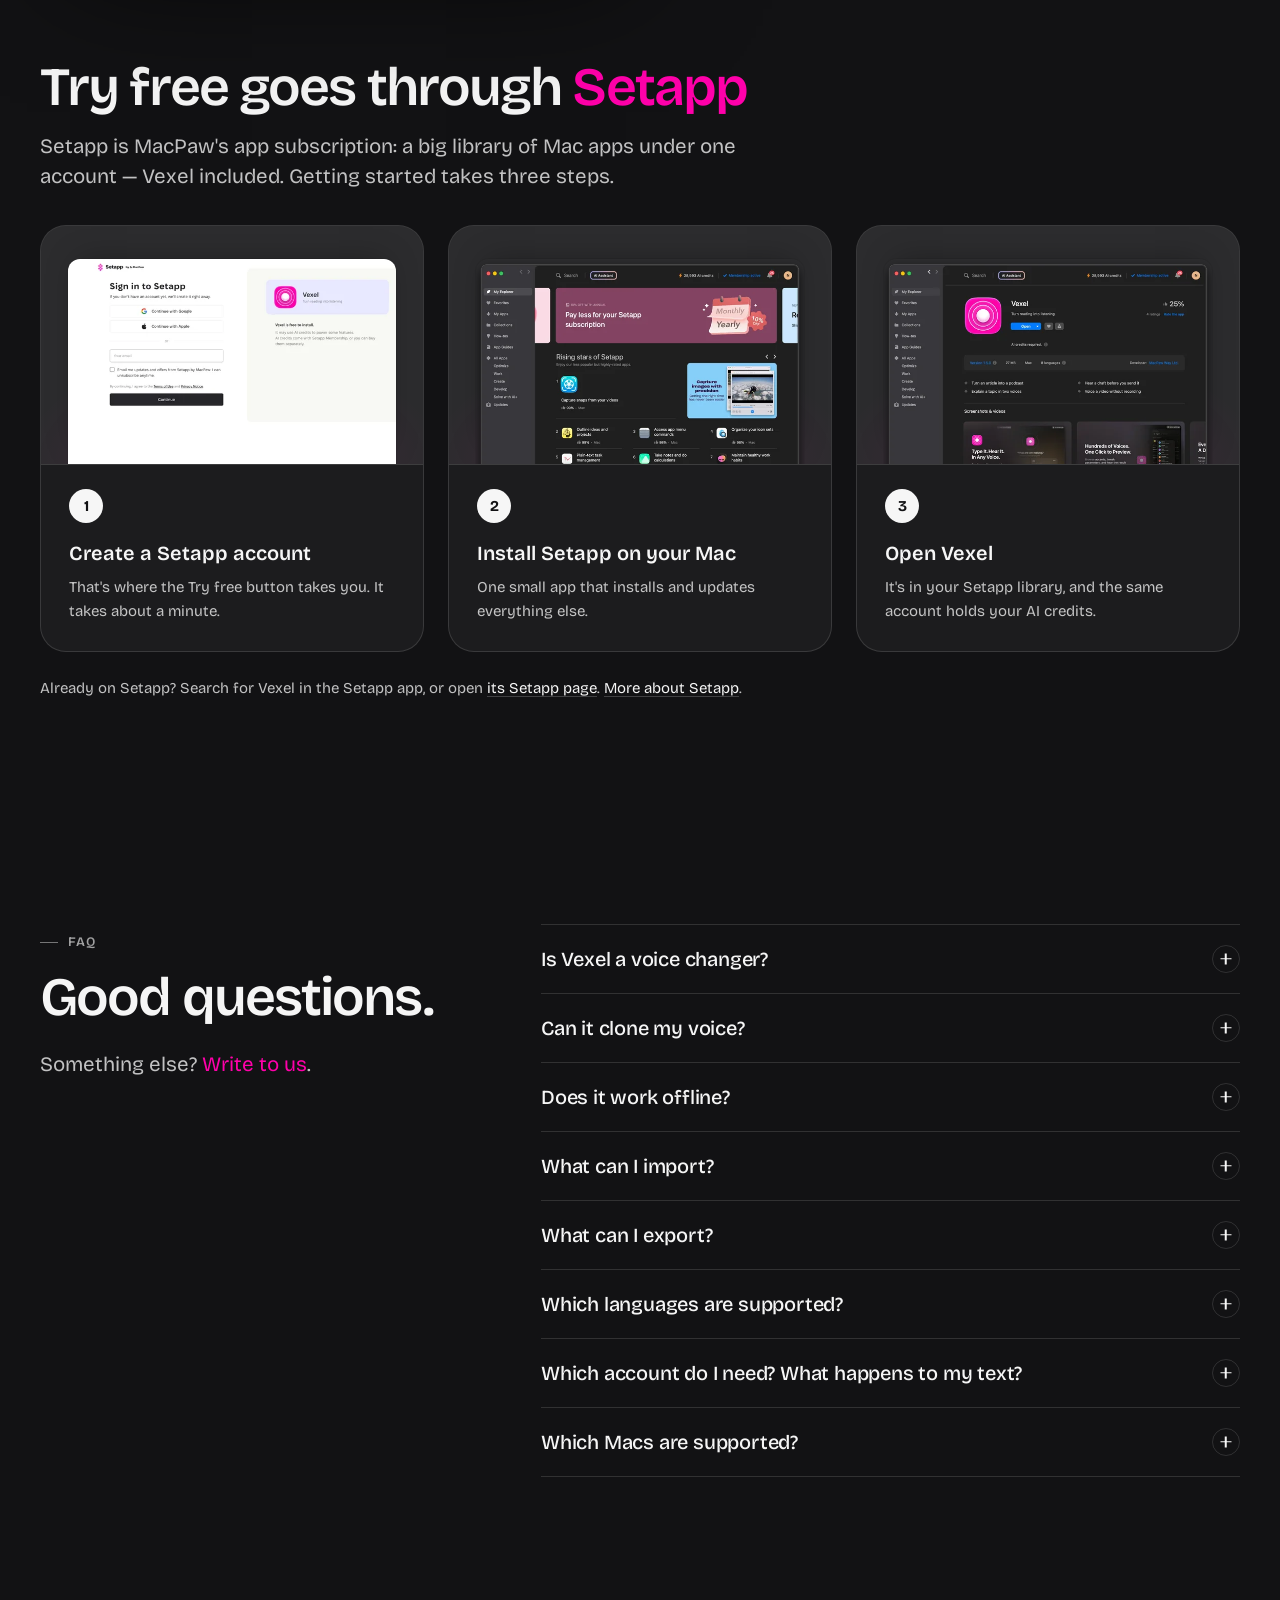
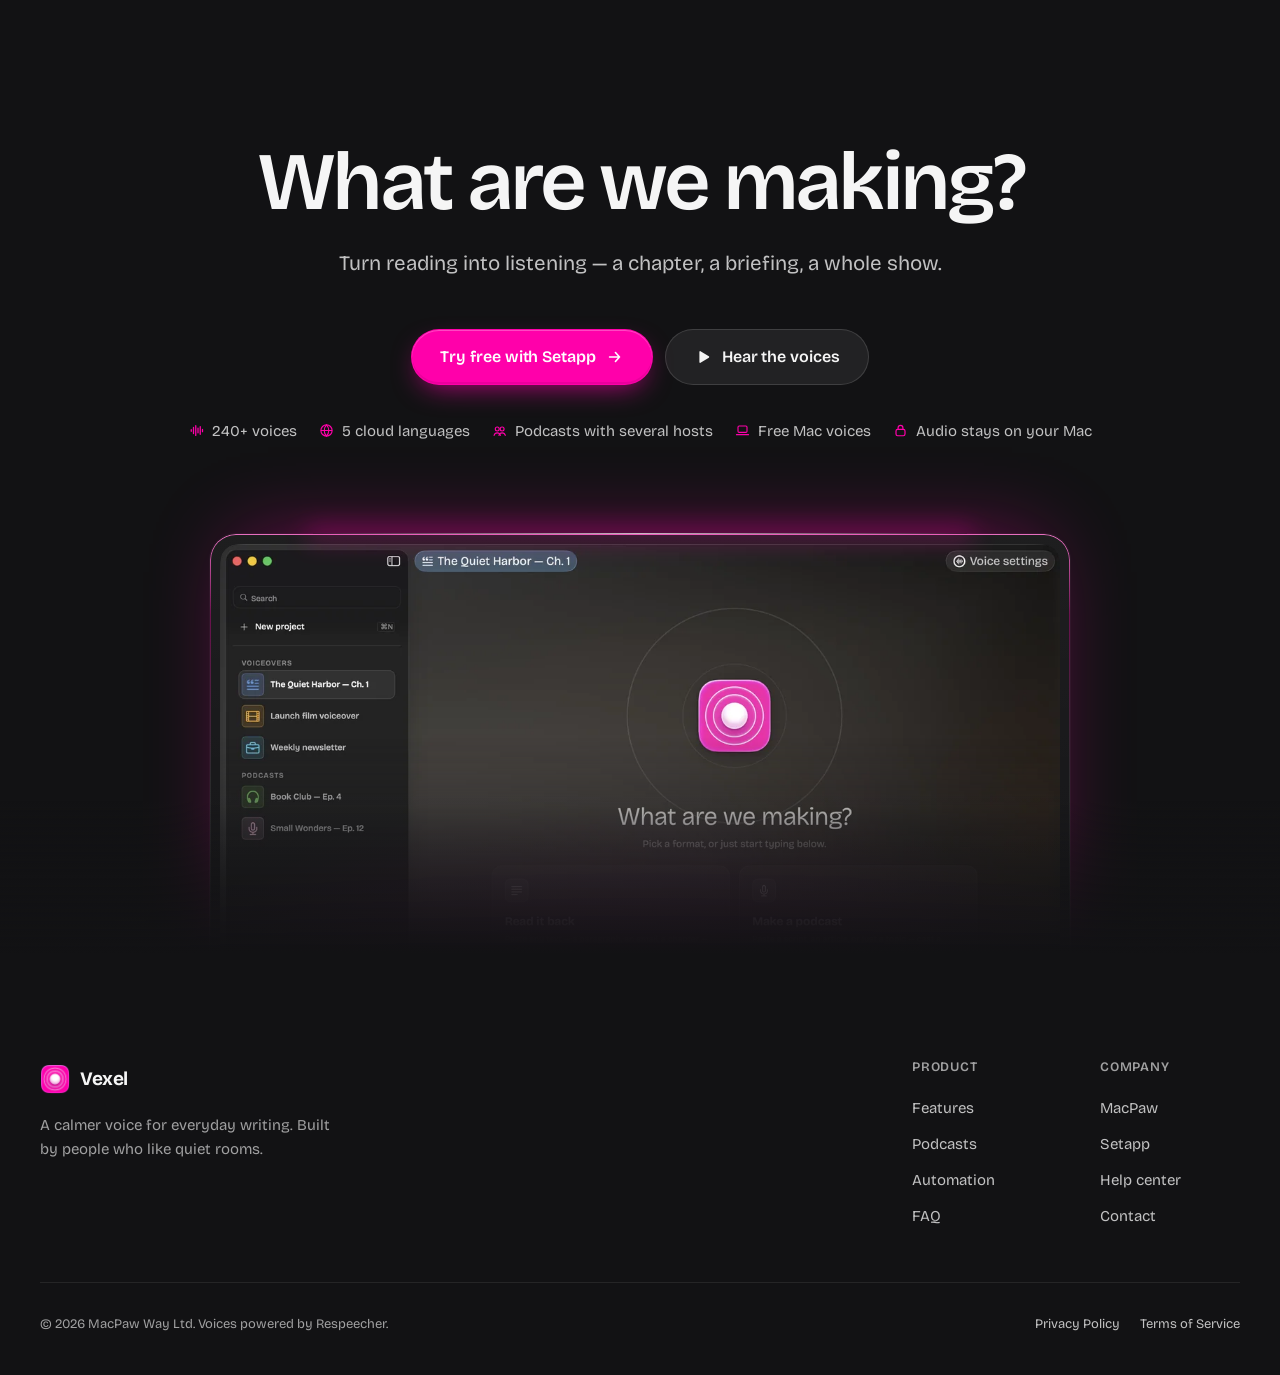
==== commit c8982832: "feat: Try free buttons open Setapp's get-free page for Vexel Co-Authored-By: Claude Opus 5.5 <norepl" ====
--- a/index.html
+++ b/index.html
@@ -122,7 +122,7 @@
           <svg class="i-moon" aria-hidden="true"><use href="#i-moon"/></svg>
           <svg class="i-sun" aria-hidden="true"><use href="#i-sun"/></svg>
         </button>
-        <a class="btn btn--primary btn--sm nav__cta" href="https://setapp.com/apps/vexel">Try free with Setapp</a>
+        <a class="btn btn--primary btn--sm nav__cta" href="https://account.setapp.com/get-free/apps/vexel">Try free with Setapp</a>
         <button class="icon-btn nav__menu-btn" type="button" aria-label="Open menu" aria-expanded="false" aria-controls="menu" data-menu-open>
           <svg aria-hidden="true"><use href="#i-menu"/></svg>
         </button>
@@ -144,7 +144,7 @@
       <a href="#faq" data-menu-link>FAQ</a>
     </nav>
     <div class="menu__foot">
-      <a class="btn btn--primary btn--lg" href="https://setapp.com/apps/vexel">Try free with Setapp</a>
+      <a class="btn btn--primary btn--lg" href="https://account.setapp.com/get-free/apps/vexel">Try free with Setapp</a>
       <p>macOS 15+ · Apple Silicon</p>
     </div>
   </div>
@@ -157,7 +157,7 @@
         <h1 id="hero-title"><span class="enter" style="--d:1">Any text.</span> <em class="enter" style="--d:2">Any voice.</em></h1>
         <p class="hero__sub enter" style="--d:3">Vexel turns articles, documents and ideas into natural speech — or a full podcast with several hosts. A calm, native workspace, right on your Mac.</p>
         <div class="hero__ctas enter" style="--d:4">
-          <a class="btn btn--primary btn--lg" href="https://setapp.com/apps/vexel">Try free with Setapp <svg aria-hidden="true"><use href="#i-arrow"/></svg></a>
+          <a class="btn btn--primary btn--lg" href="https://account.setapp.com/get-free/apps/vexel">Try free with Setapp <svg aria-hidden="true"><use href="#i-arrow"/></svg></a>
           <a class="btn btn--ghost btn--lg" href="#demo"><svg aria-hidden="true"><use href="#i-play"/></svg> Hear the voices</a>
         </div>
         <ul class="trust-row enter" style="--d:5" role="list">
@@ -636,7 +636,7 @@
           <li><svg aria-hidden="true"><use href="#i-check"/></svg>Free Mac voices, unlimited</li>
           <li><svg aria-hidden="true"><use href="#i-check"/></svg>Updates arrive automatically</li>
         </ul>
-        <div class="steps__cta"><a class="btn btn--primary btn--lg" href="https://setapp.com/apps/vexel">Try free with Setapp <svg aria-hidden="true"><use href="#i-arrow"/></svg></a></div>
+        <div class="steps__cta"><a class="btn btn--primary btn--lg" href="https://account.setapp.com/get-free/apps/vexel">Try free with Setapp <svg aria-hidden="true"><use href="#i-arrow"/></svg></a></div>
       </div>
     </section>
 
@@ -730,7 +730,7 @@
               <li><svg aria-hidden="true"><use href="#i-check"/></svg><span><b>Top up any time</b> from inside Vexel.</span></li>
             </ul>
             <div class="get-card__cta">
-              <a class="btn btn--primary btn--lg" href="https://setapp.com/apps/vexel">Try free with Setapp <svg aria-hidden="true"><use href="#i-arrow"/></svg></a>
+              <a class="btn btn--primary btn--lg" href="https://account.setapp.com/get-free/apps/vexel">Try free with Setapp <svg aria-hidden="true"><use href="#i-arrow"/></svg></a>
               <small>Uses Setapp AI credits,<br>included in Setapp plans.<br>Top up anytime.</small>
             </div>
           </div>
@@ -799,7 +799,7 @@
         <h2 id="final-title">What are we making?</h2>
         <p>Turn reading into listening — a chapter, a briefing, a whole show.</p>
         <div class="hero__ctas">
-          <a class="btn btn--primary btn--lg" href="https://setapp.com/apps/vexel">Try free with Setapp <svg aria-hidden="true"><use href="#i-arrow"/></svg></a>
+          <a class="btn btn--primary btn--lg" href="https://account.setapp.com/get-free/apps/vexel">Try free with Setapp <svg aria-hidden="true"><use href="#i-arrow"/></svg></a>
           <a class="btn btn--ghost btn--lg" href="#demo"><svg aria-hidden="true"><use href="#i-play"/></svg> Hear the voices</a>
         </div>
         <ul class="chips chips--line" role="list">
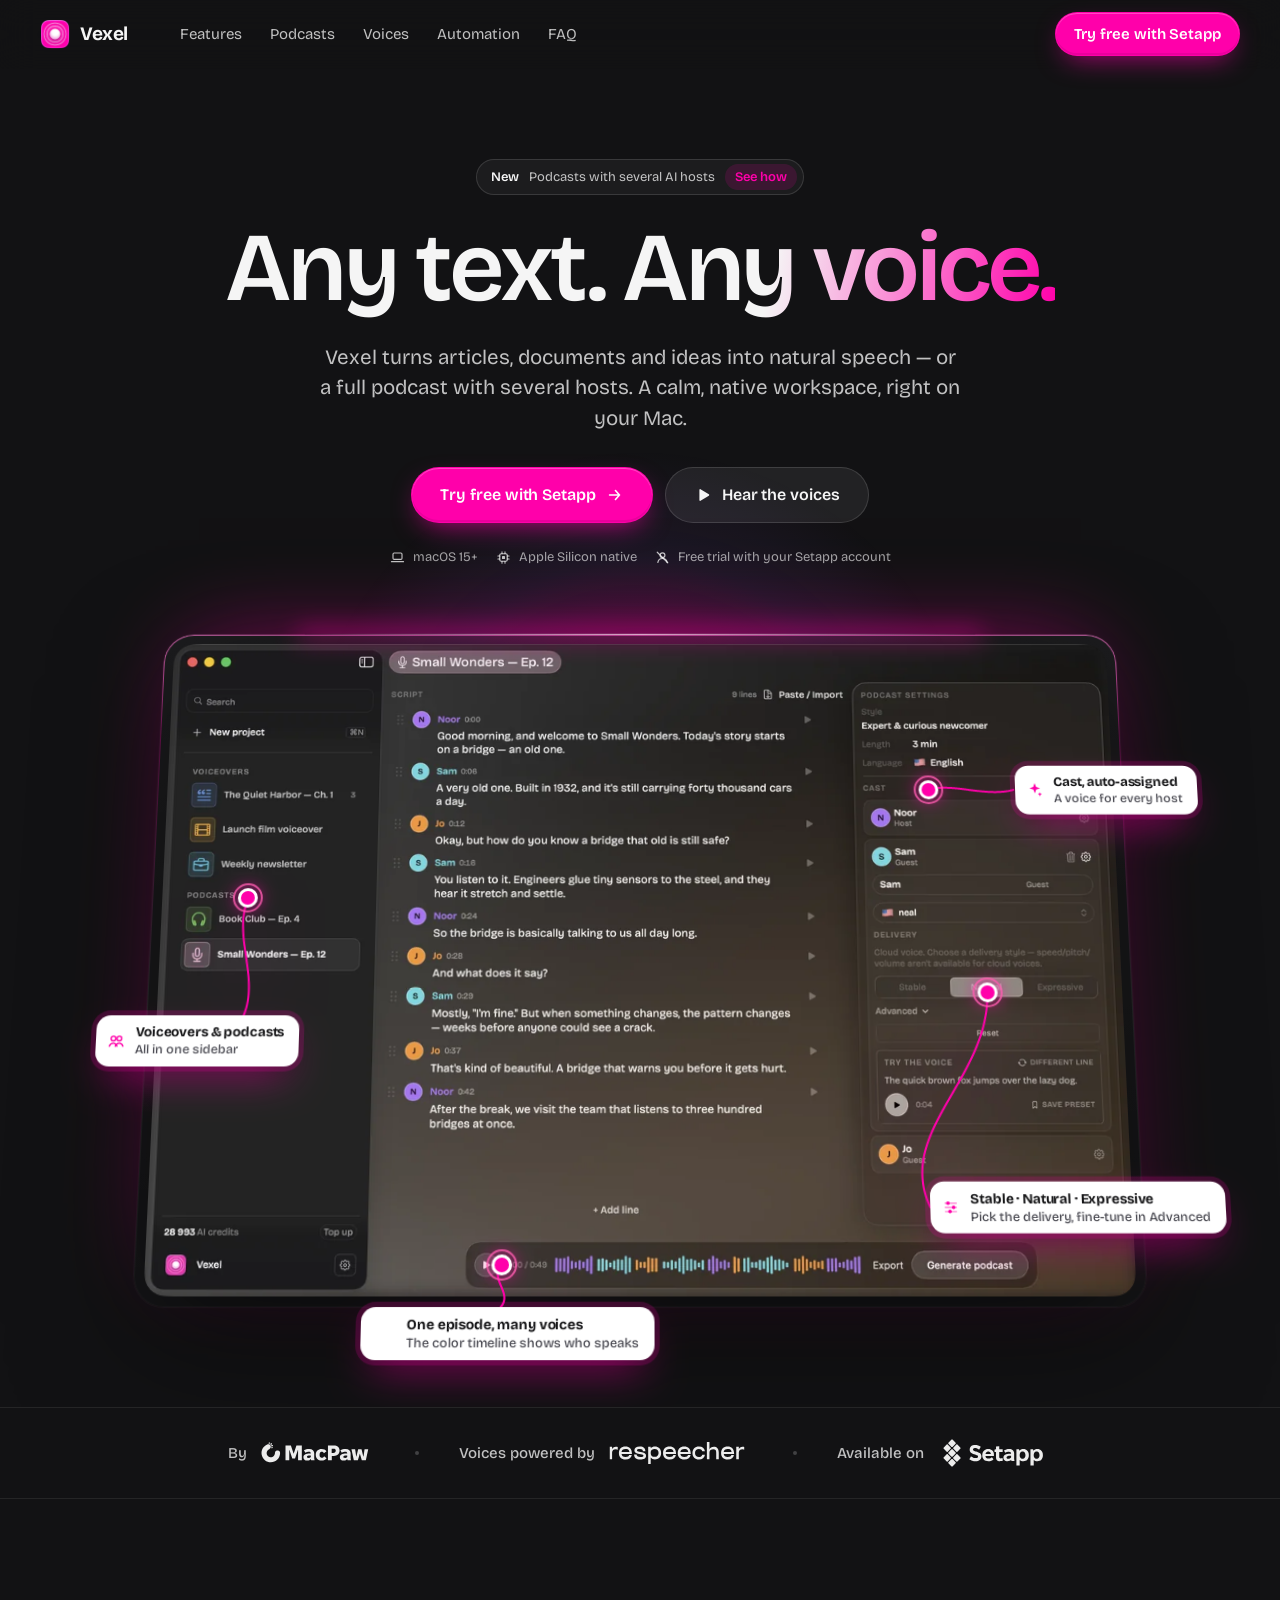
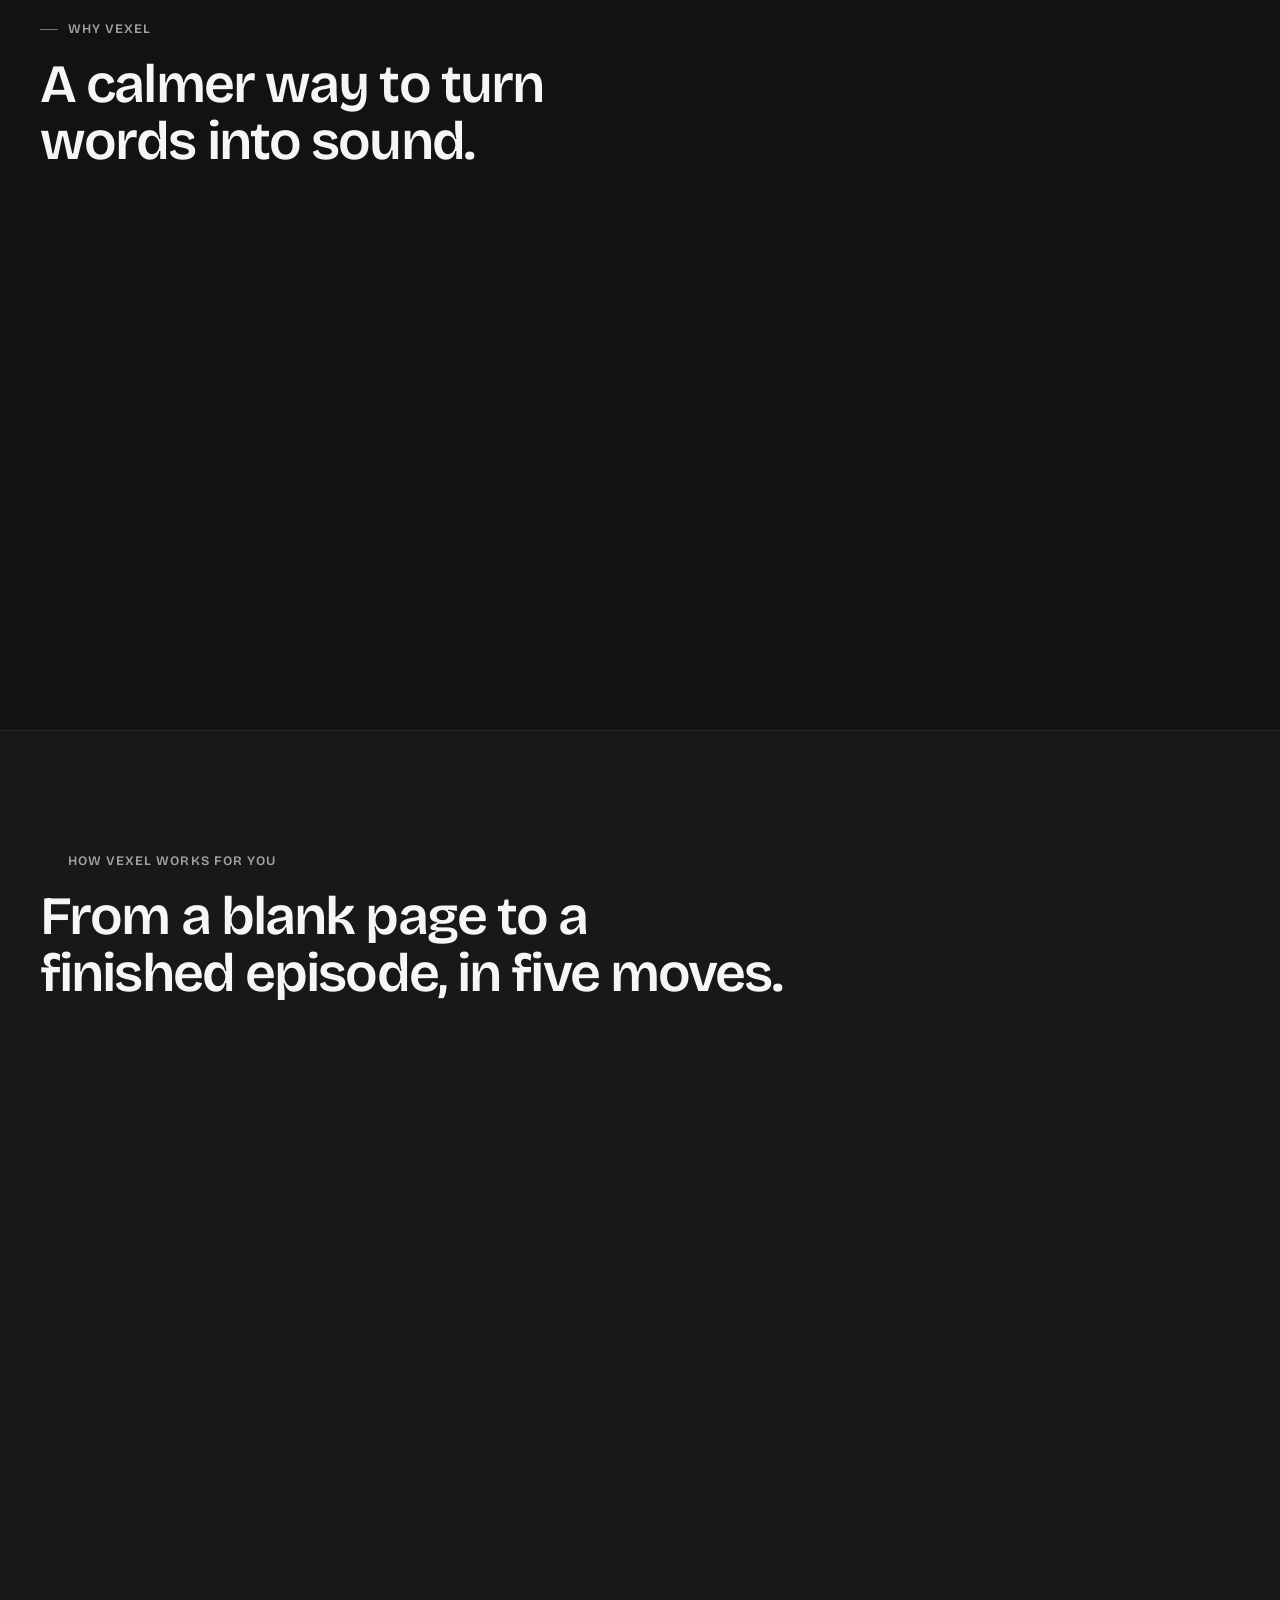
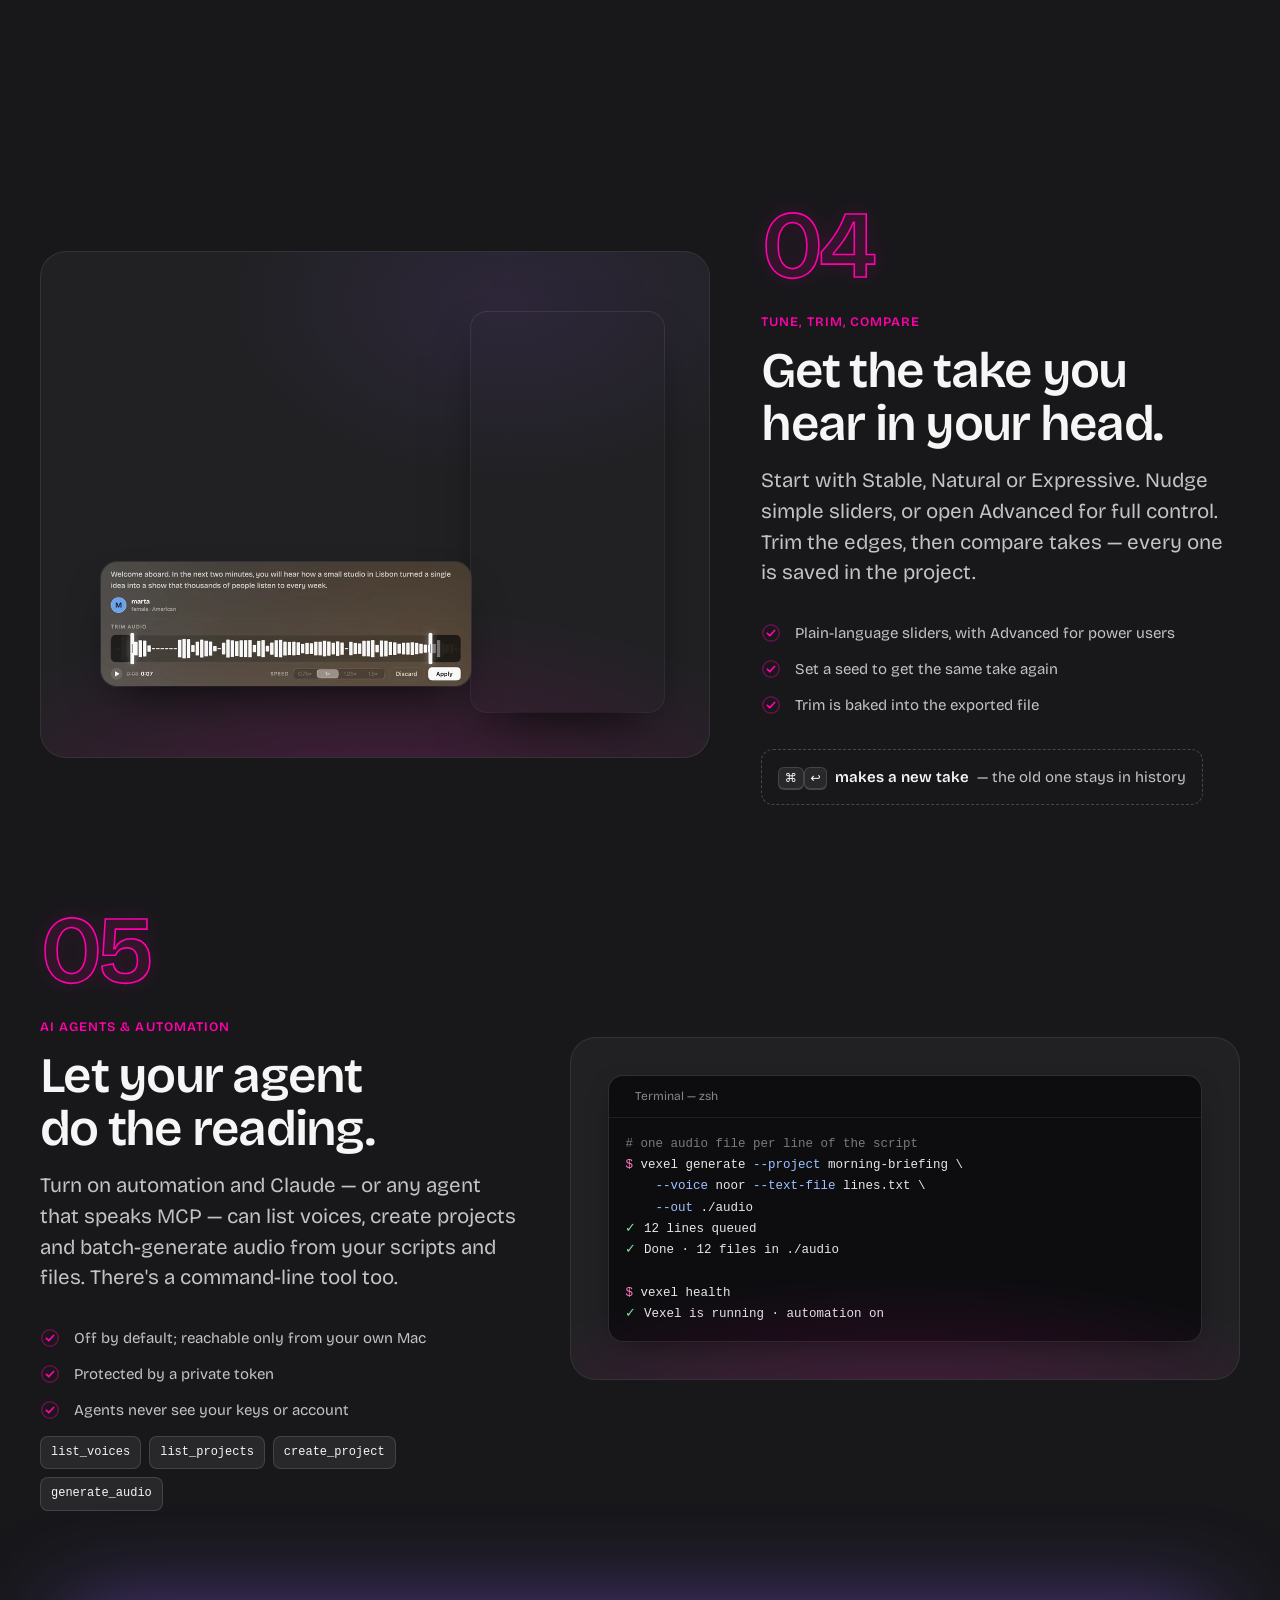
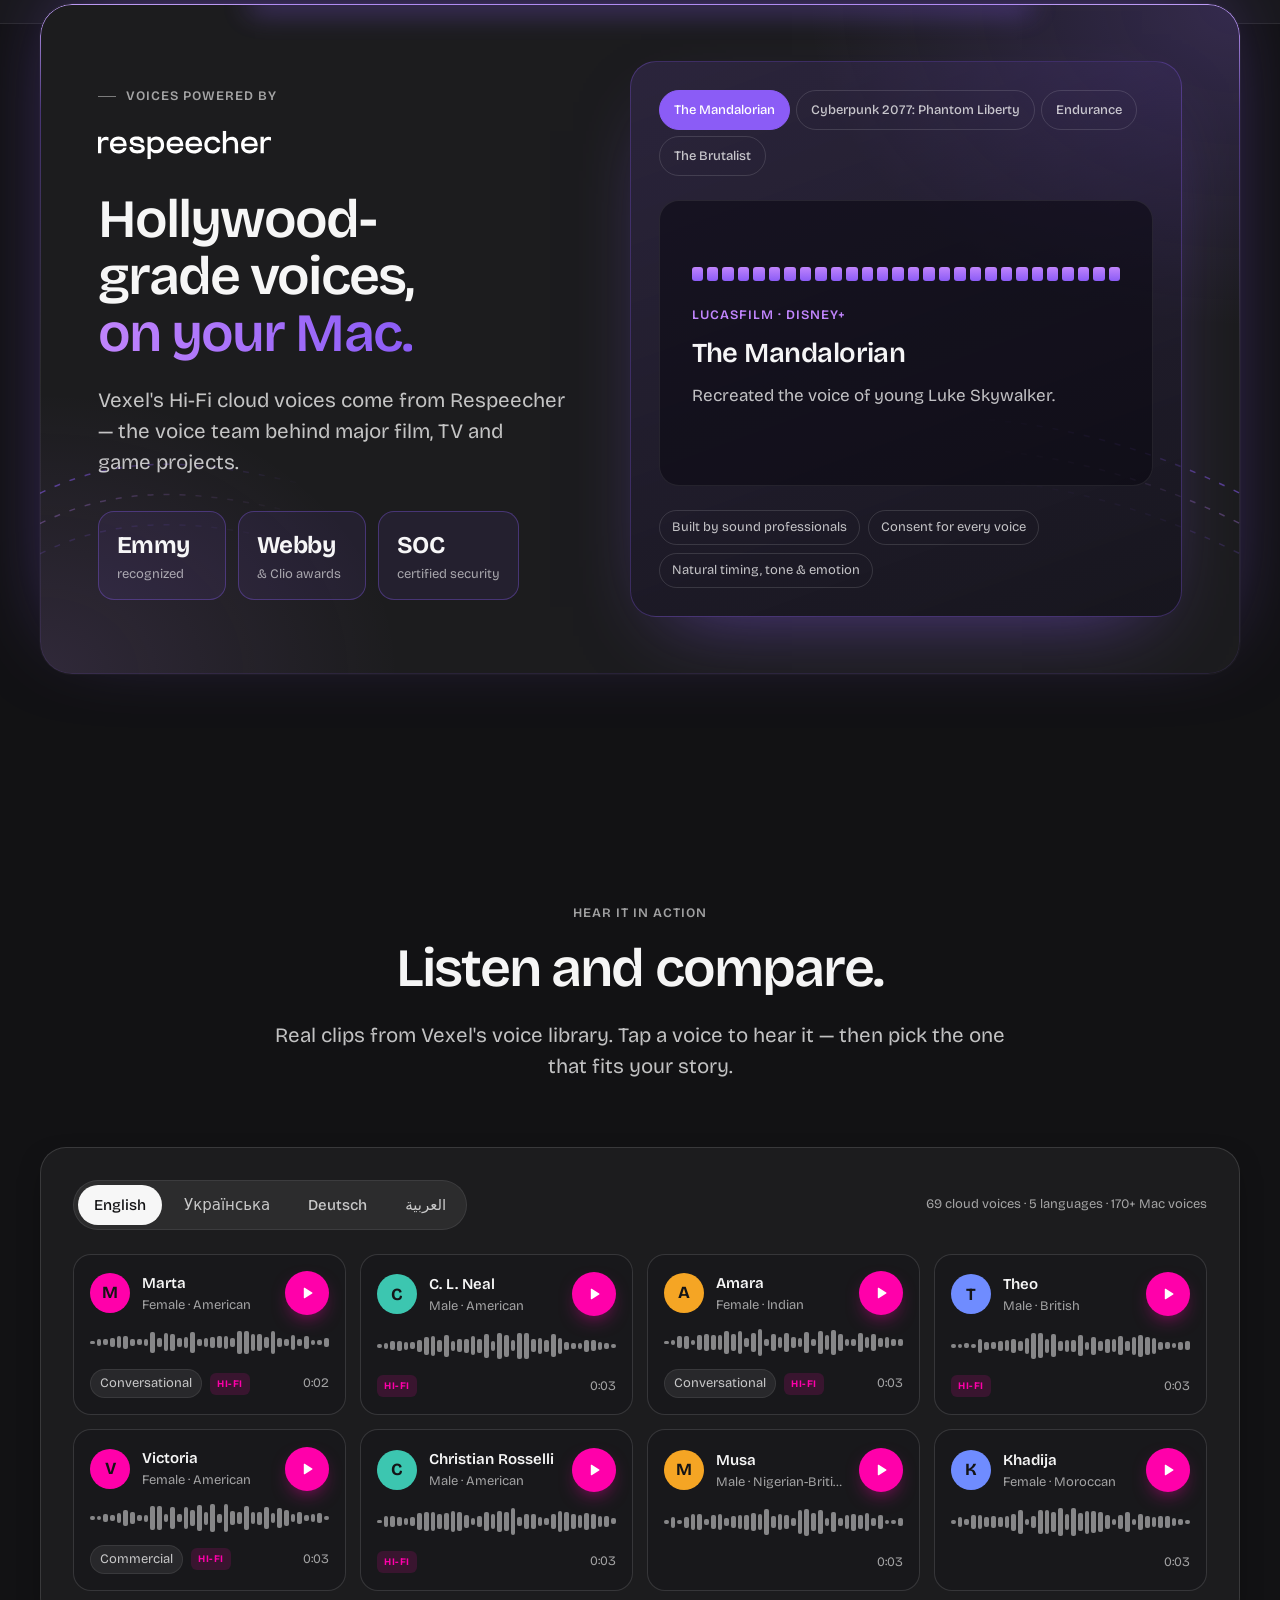
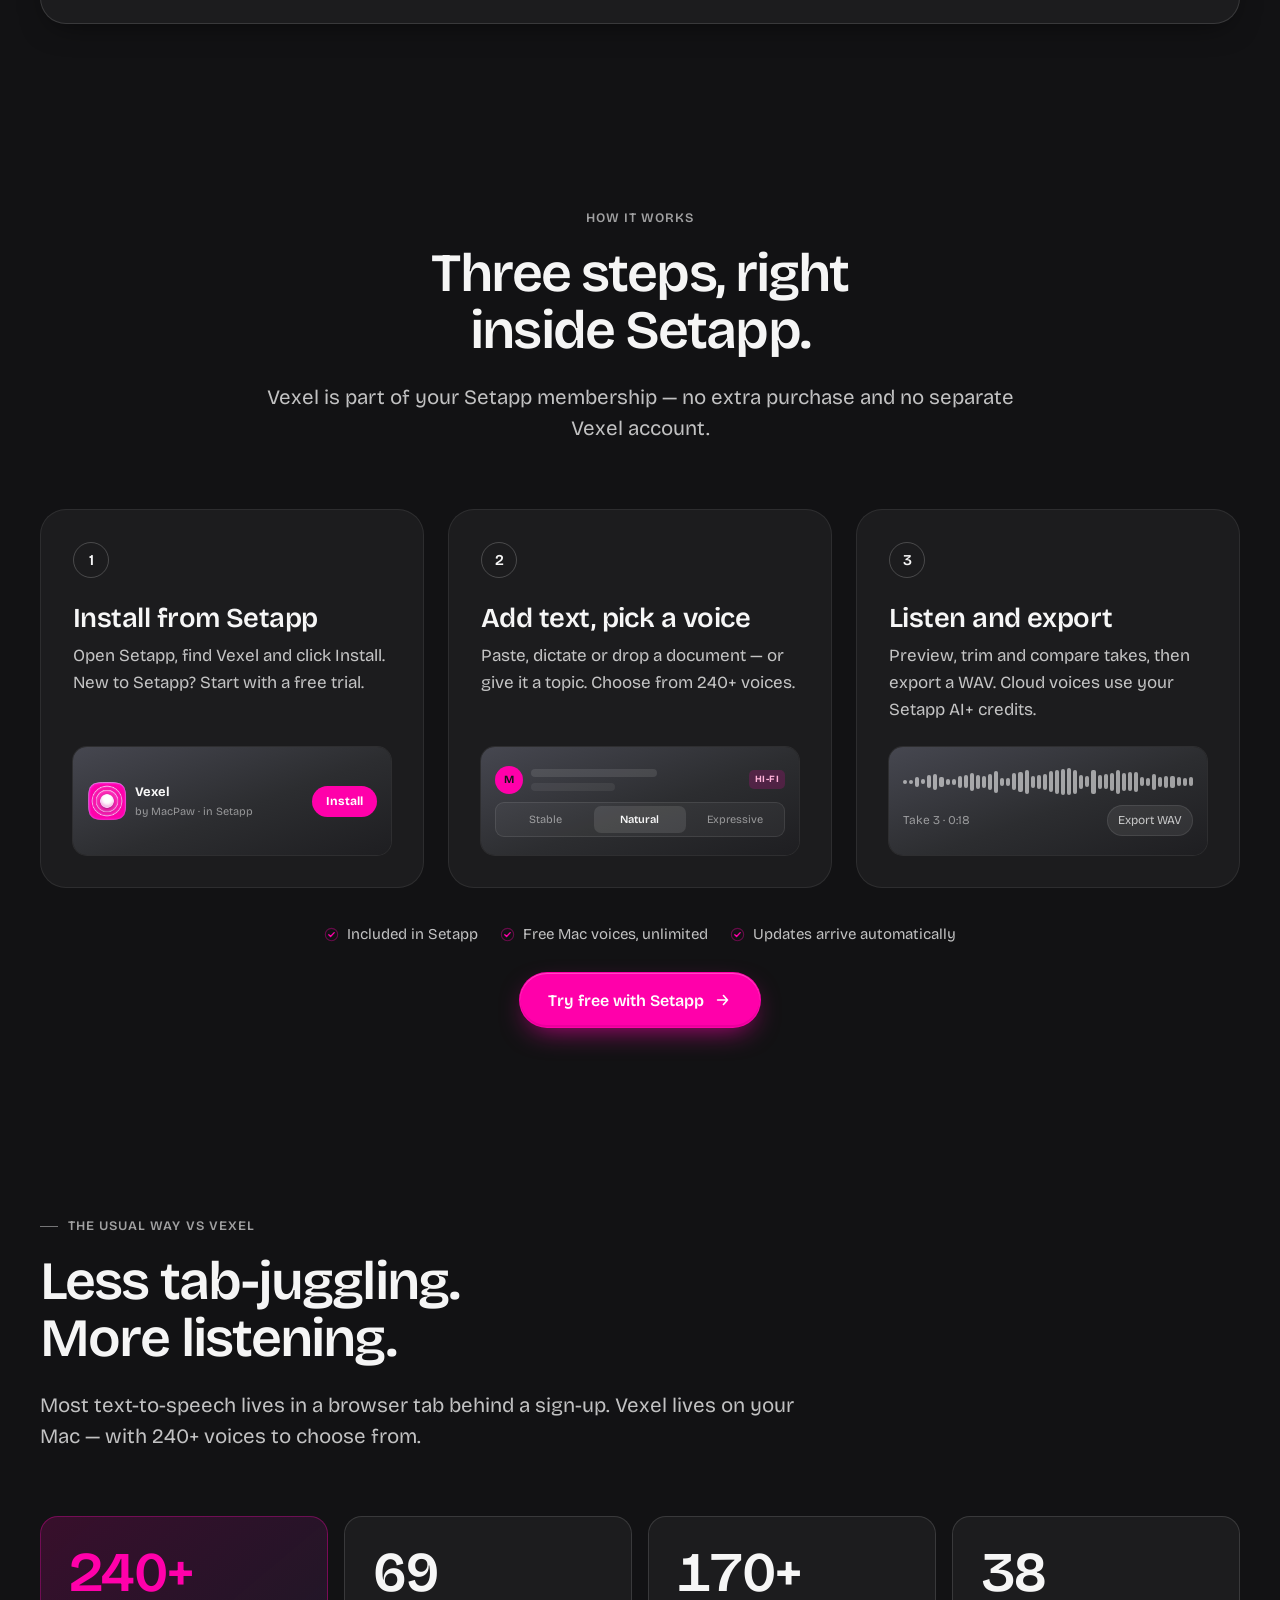
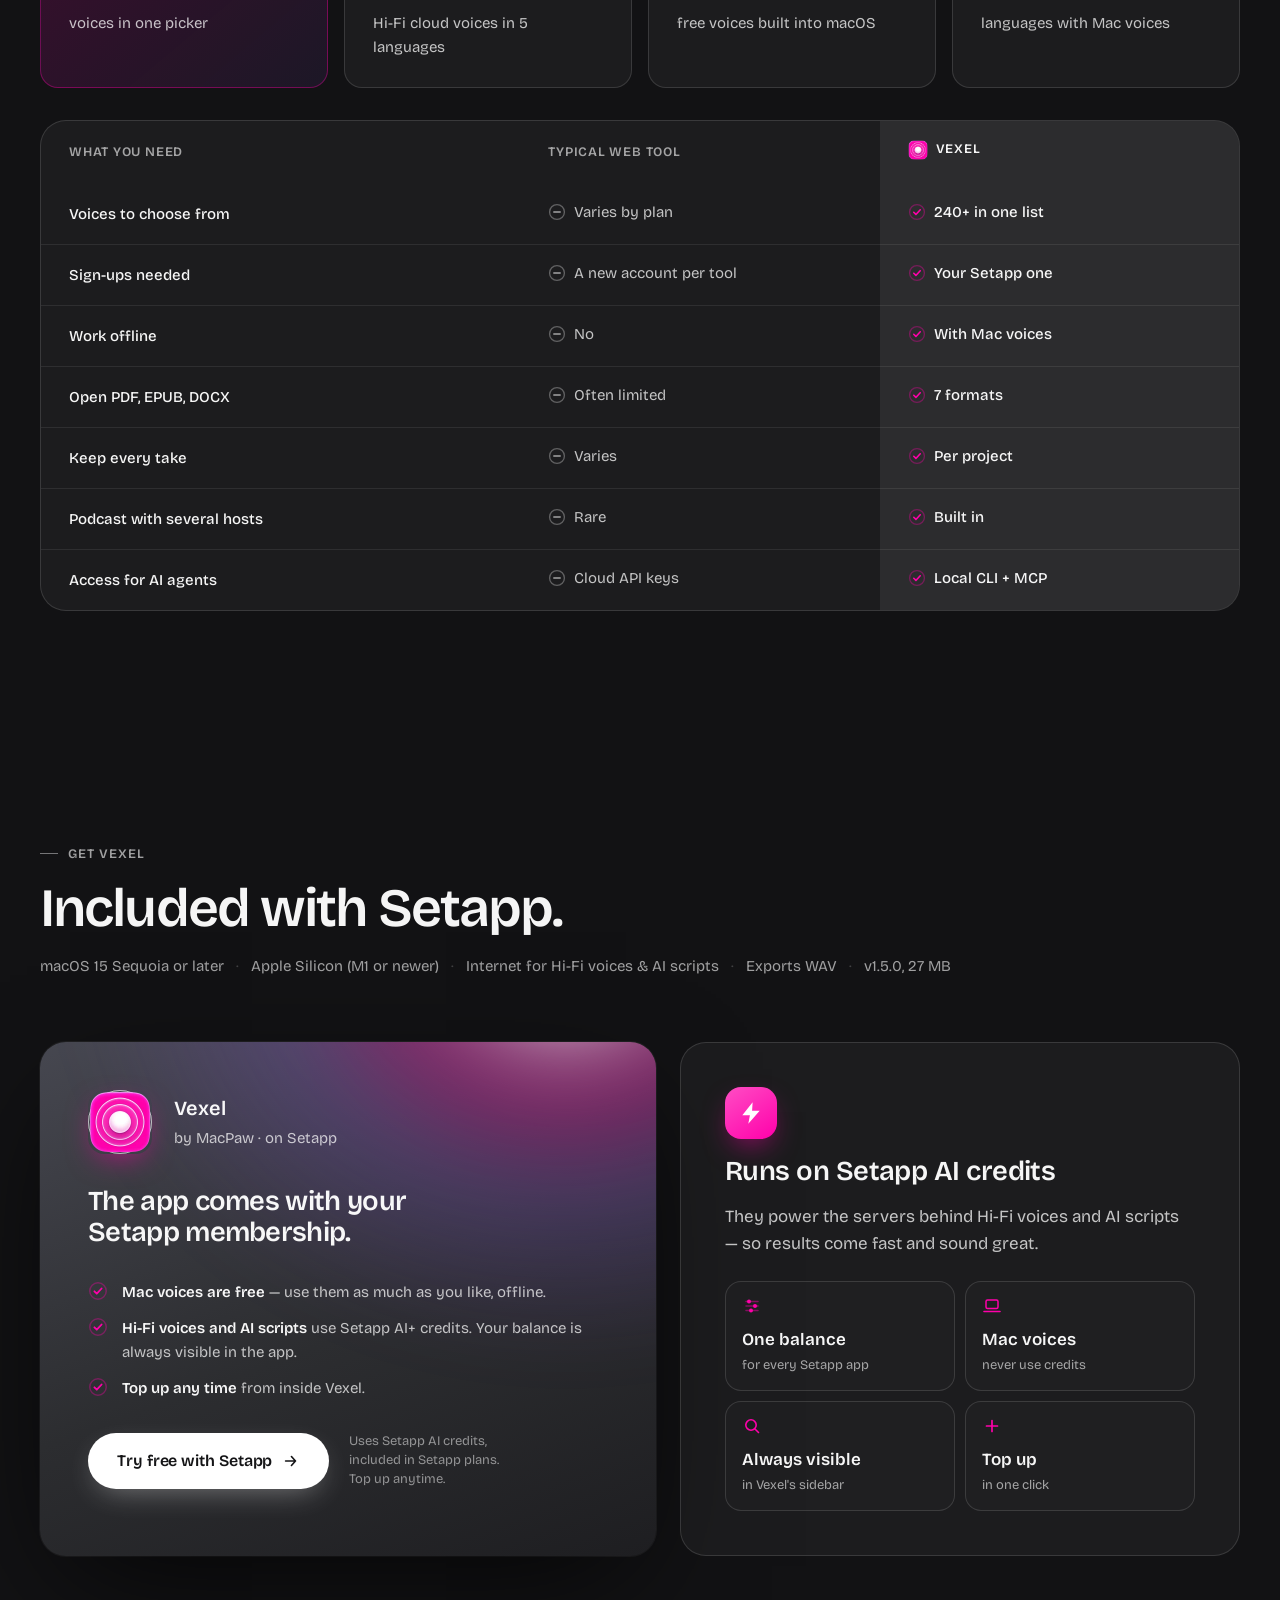
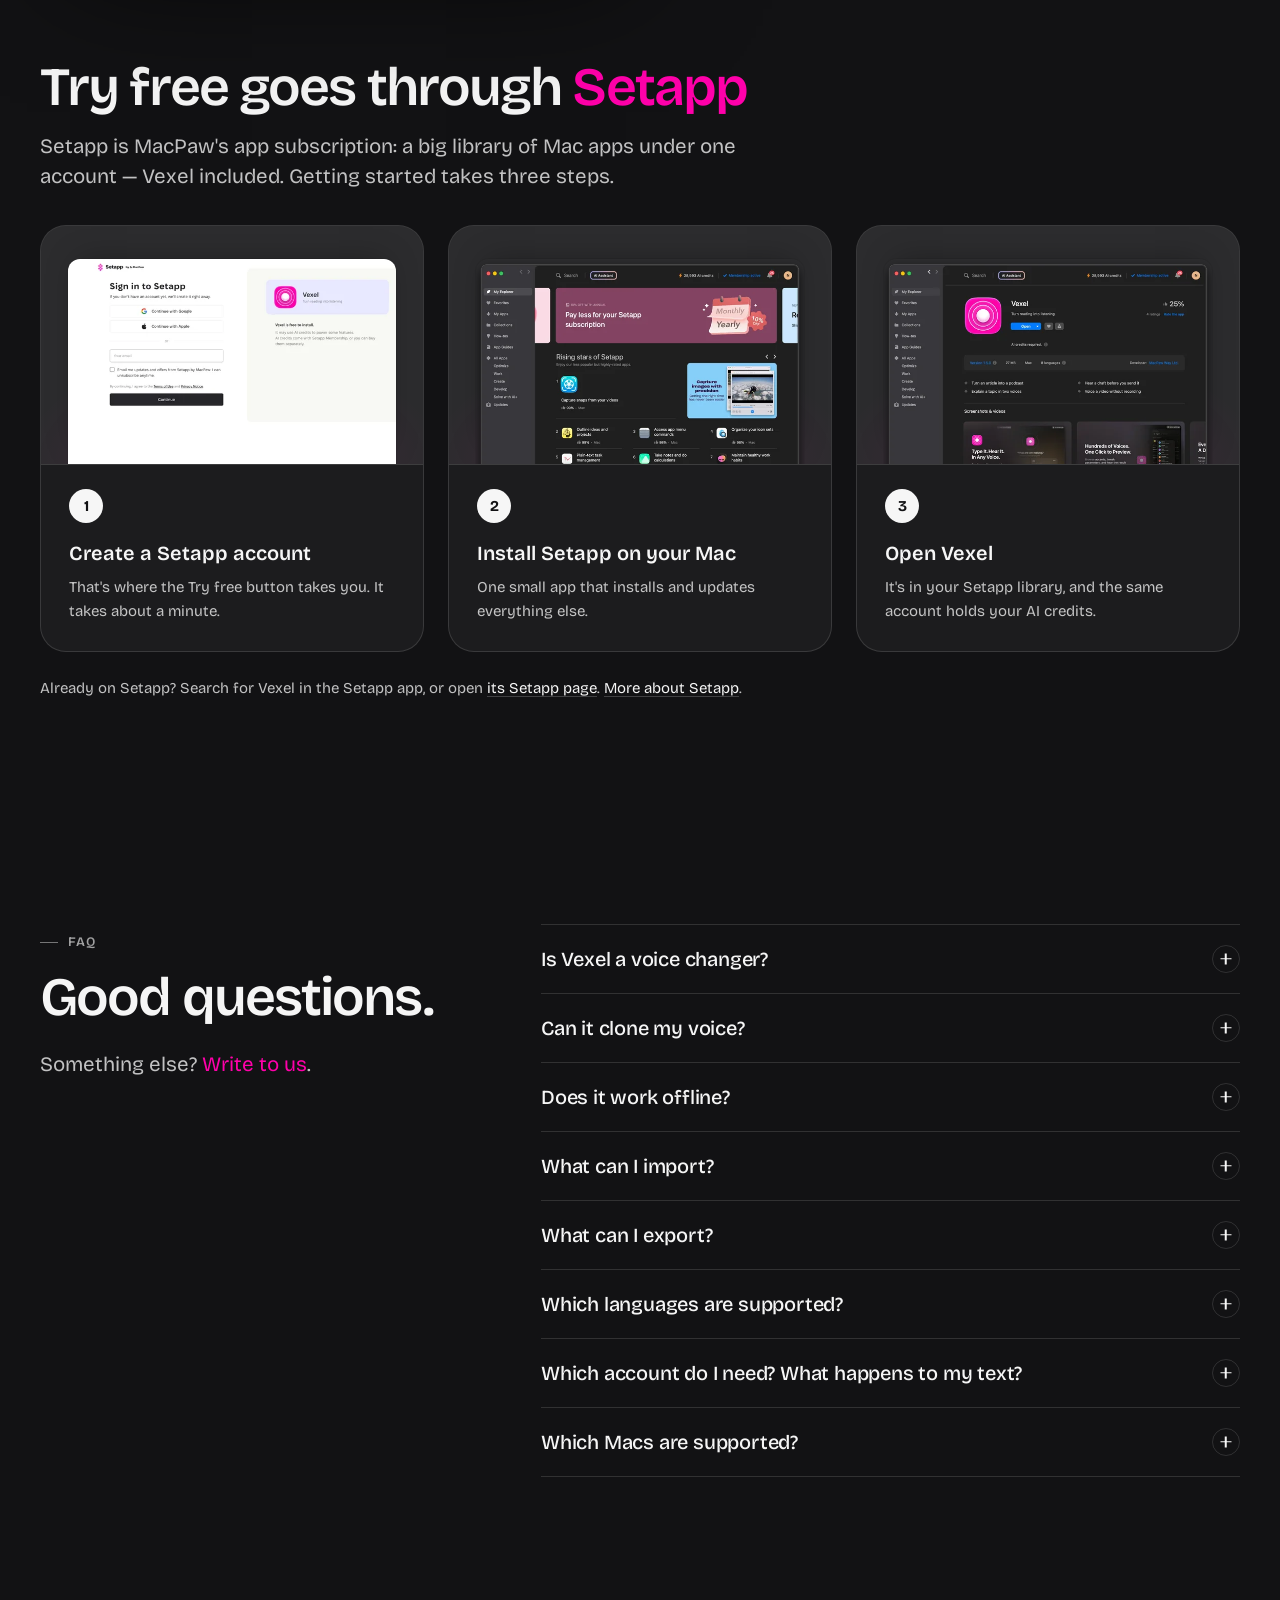
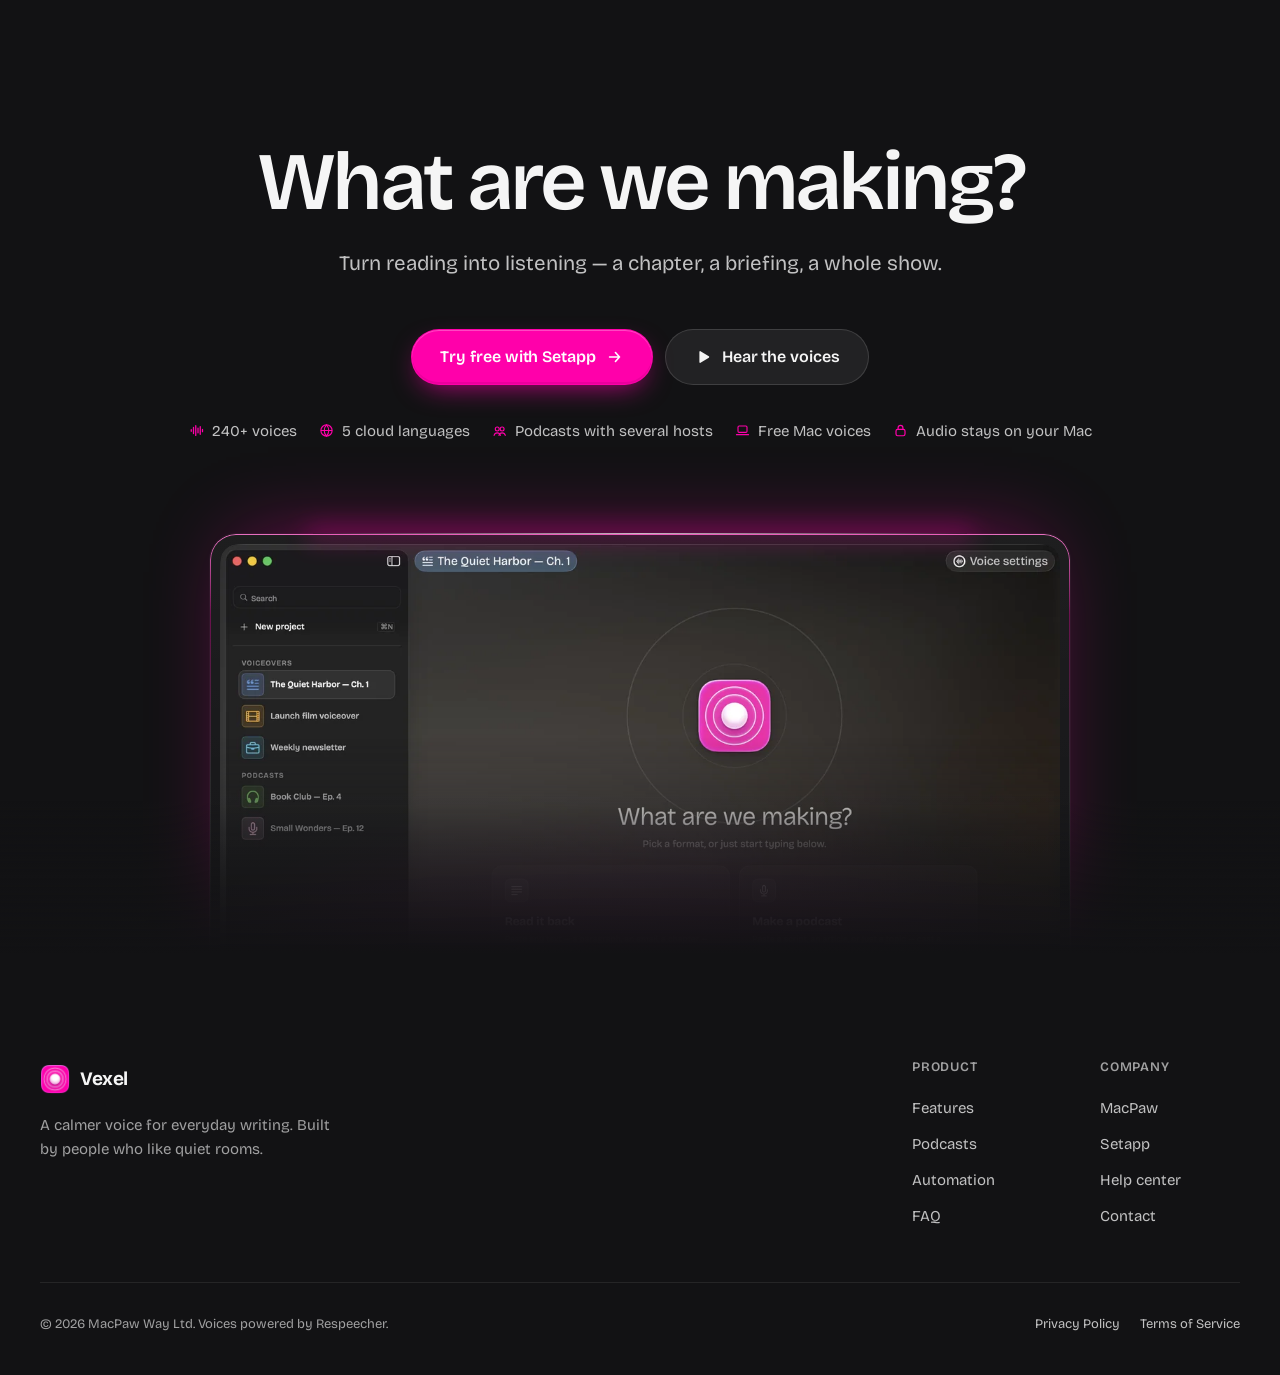
==== commit d0c15fcf: "chore: version CSS/JS links so reviewers always get the latest Co-Authored-By: Claude Opus 5.5 <nore" ====
--- a/index.html
+++ b/index.html
@@ -34,7 +34,7 @@
   <link rel="preload" href="assets/fonts/bricolage-regular.woff2" as="font" type="font/woff2" crossorigin>
   <link rel="preload" as="image" media="(max-width: 599.98px)" href="assets/shots/hero-podcast-m-720.webp" imagesrcset="assets/shots/hero-podcast-m-720.webp 720w, assets/shots/hero-podcast-m-1080.webp 1080w" imagesizes="94vw" fetchpriority="high">
   <link rel="preload" as="image" media="(min-width: 600px)" href="assets/shots/hero-podcast-1200.webp" imagesrcset="assets/shots/hero-podcast-1200.webp 1200w, assets/shots/hero-podcast-1800.webp 1800w, assets/shots/hero-podcast-2560.webp 2560w" imagesizes="(min-width: 1536px) 1056px, (min-width: 1280px) 960px, (min-width: 768px) 78vw, 94vw" fetchpriority="high">
-  <link rel="stylesheet" href="assets/styles.css">
+  <link rel="stylesheet" href="assets/styles.css?v=202609301905">
   <script>
     // Theme + js flag before paint (no flash). Storage may be blocked — fail quietly.
     (function () {
@@ -839,6 +839,6 @@
     </div>
   </footer>
 
-  <script src="assets/main.js" defer></script>
+  <script src="assets/main.js?v=202609301905" defer></script>
 </body>
 </html>
--- a/assets/styles.css
+++ b/assets/styles.css
@@ -1248,3 +1248,10 @@
 .hero-pulse i { border: 0; box-shadow: none; will-change: transform, opacity; backface-visibility: hidden;
   background: radial-gradient(closest-side, transparent 93.5%, rgba(255,0,170,.10) 96.5%, rgba(255,110,205,.55) 98.6%, rgba(255,0,170,.12) 99.4%, transparent 100%); }
 .hero-pulse.is-paused i, .hero-pulse.is-paused b { animation-play-state: paused; }
+
+/* Chapter numbers, Safari: no text-shadow (Safari paints it as a filled ghost), glow via filter,
+   and a clip-path that reaches past the box so the glow never shows a hard edge */
+.chapter__num { text-shadow: none; filter: drop-shadow(0 0 10px rgba(255,0,170,.35)); transition: color 1.2s var(--ease) .8s, filter 1.2s var(--ease); }
+.js .chapter__num { clip-path: inset(-40% 100% -40% -40%); }
+.js .chapter.is-drawn .chapter__num { clip-path: inset(-40% -40% -40% -40%); transition: clip-path 1.4s var(--ease), color 1.2s var(--ease) 1s, filter 1.2s var(--ease); }
+.chapter.is-active .chapter__num { text-shadow: none; filter: drop-shadow(0 0 16px rgba(255,0,170,.6)); }
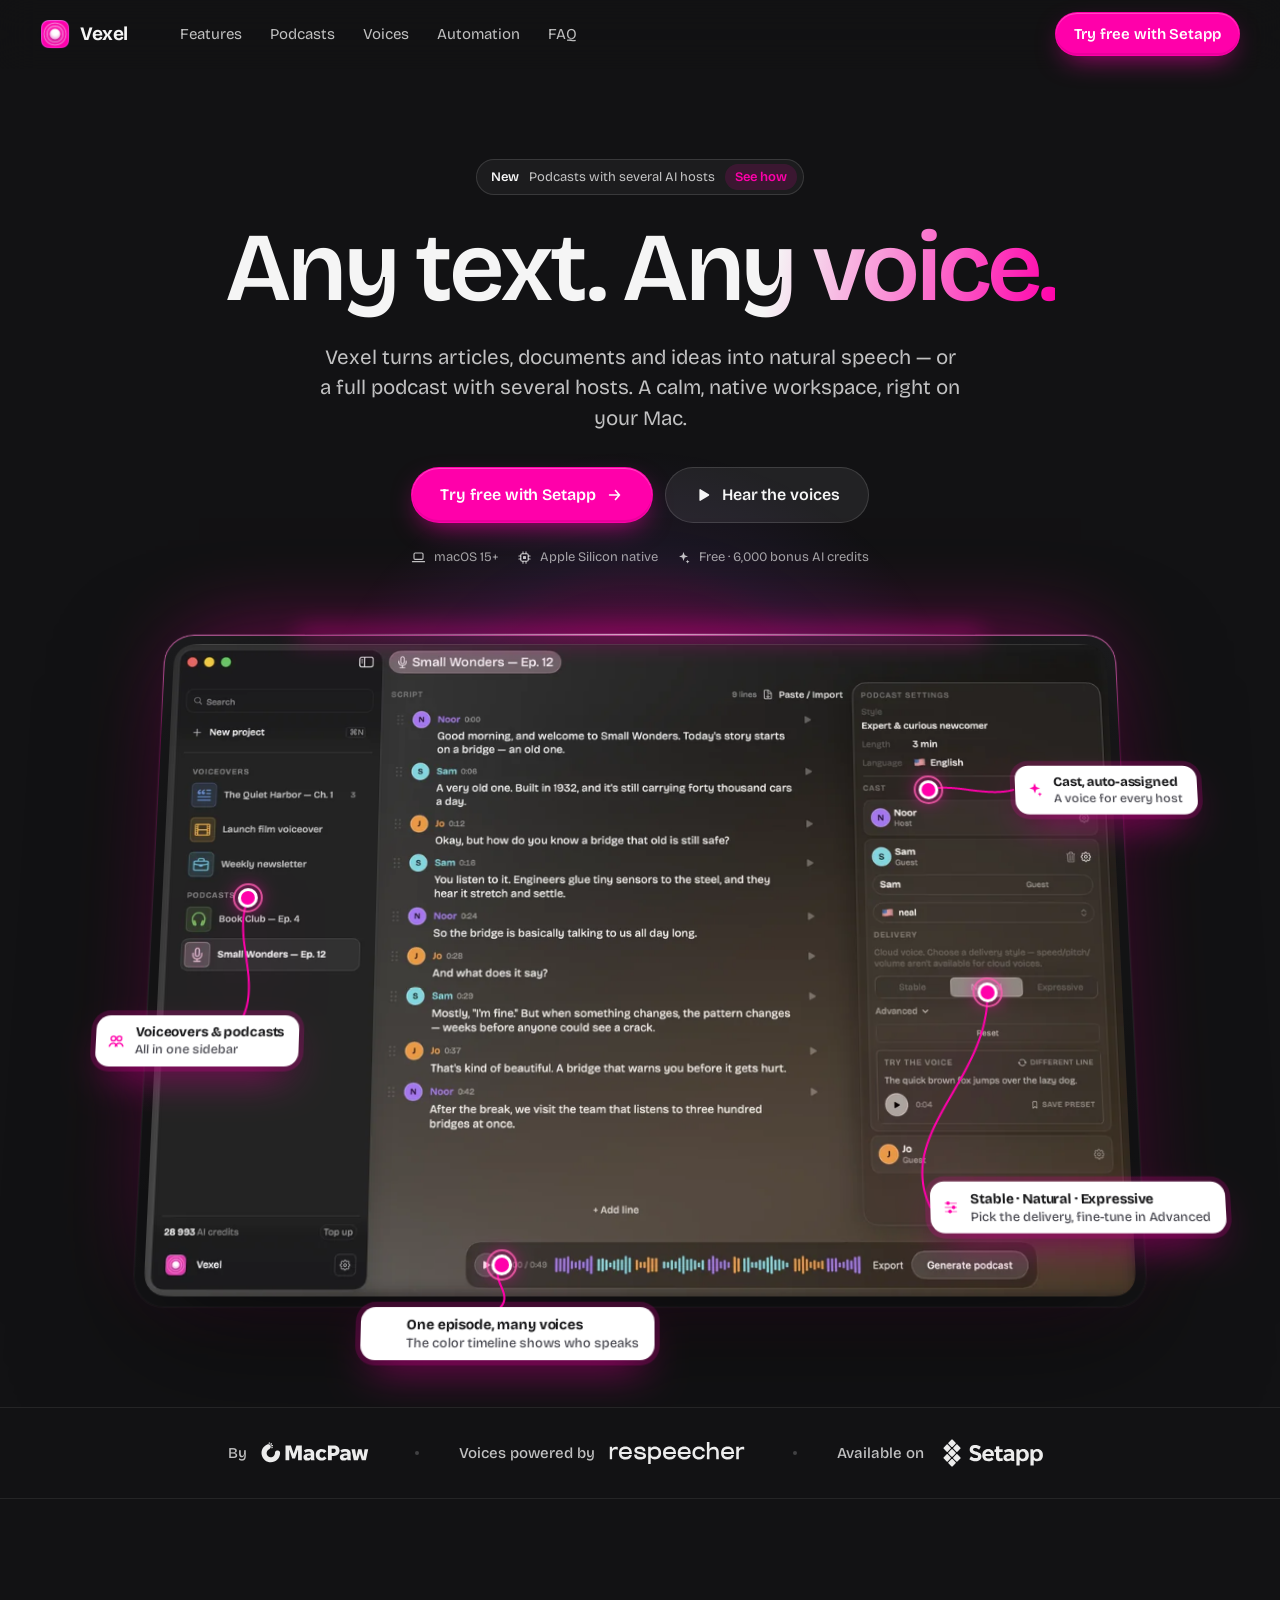
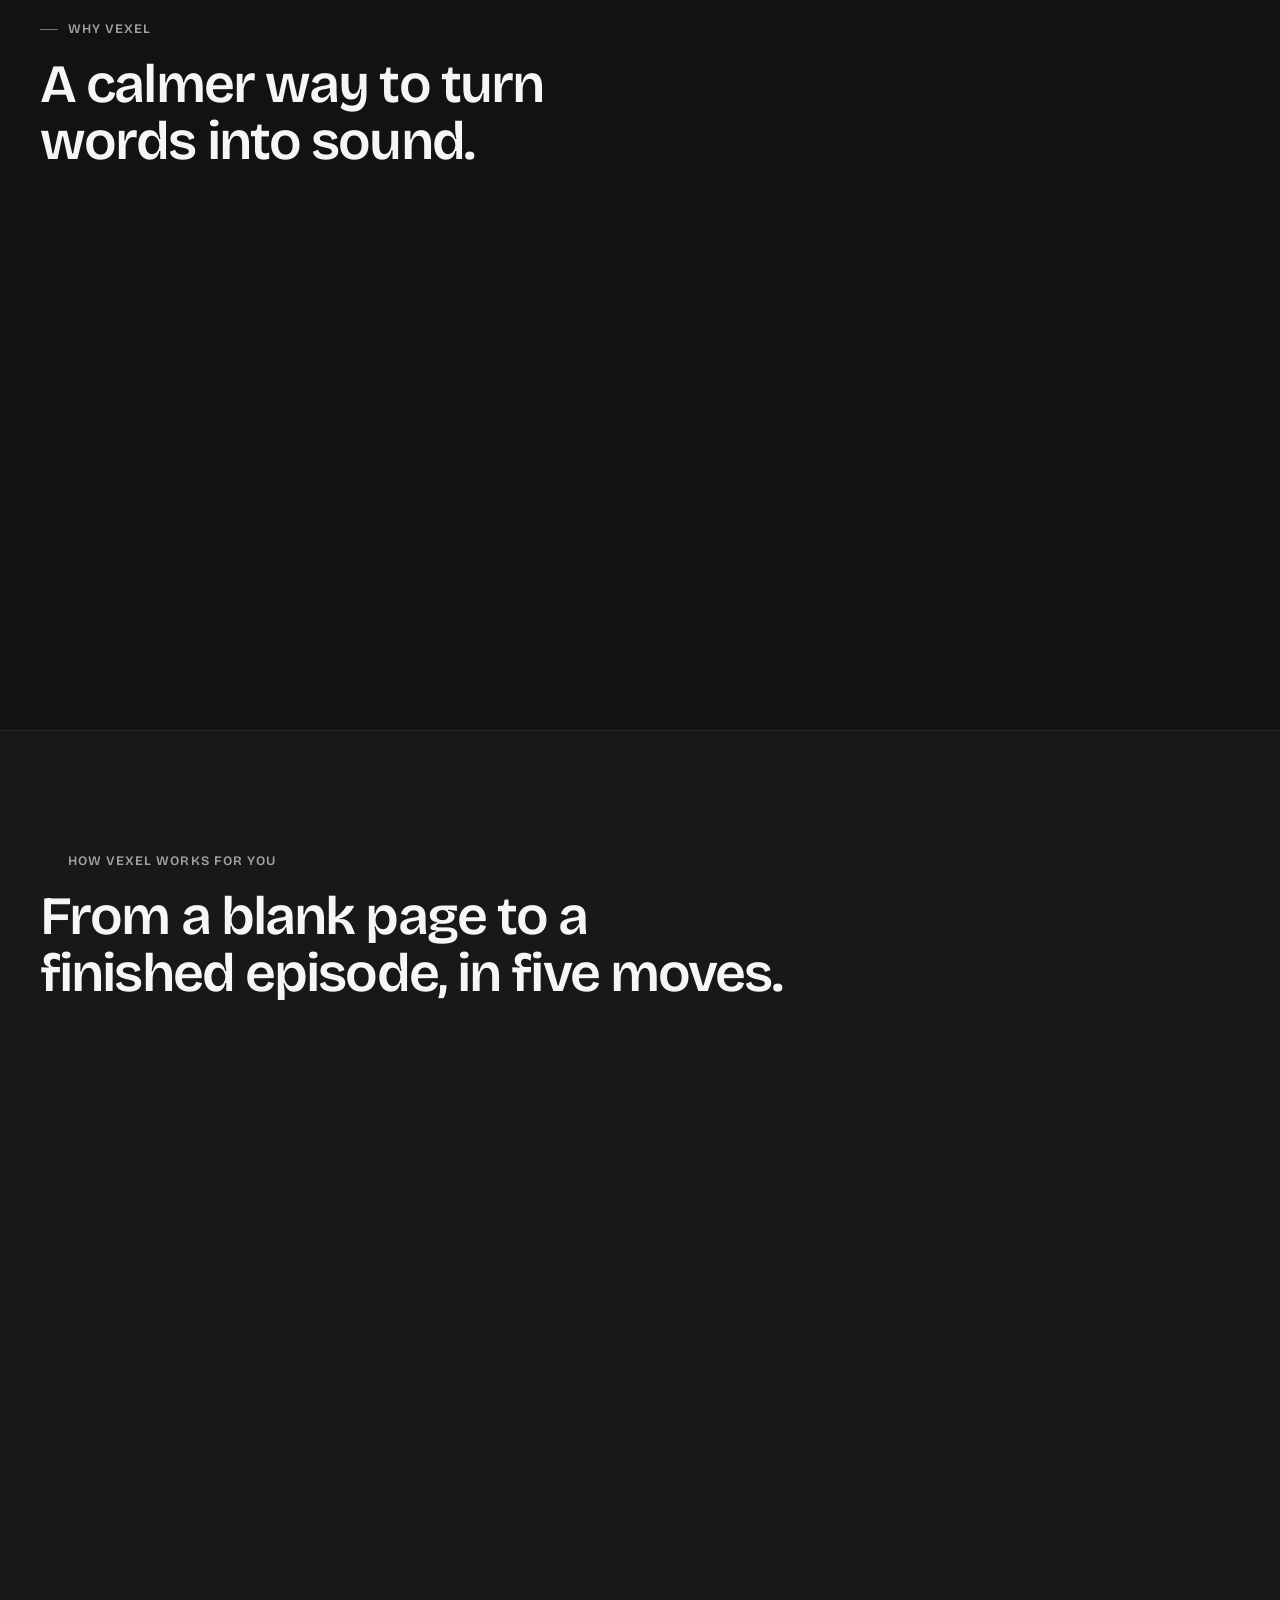
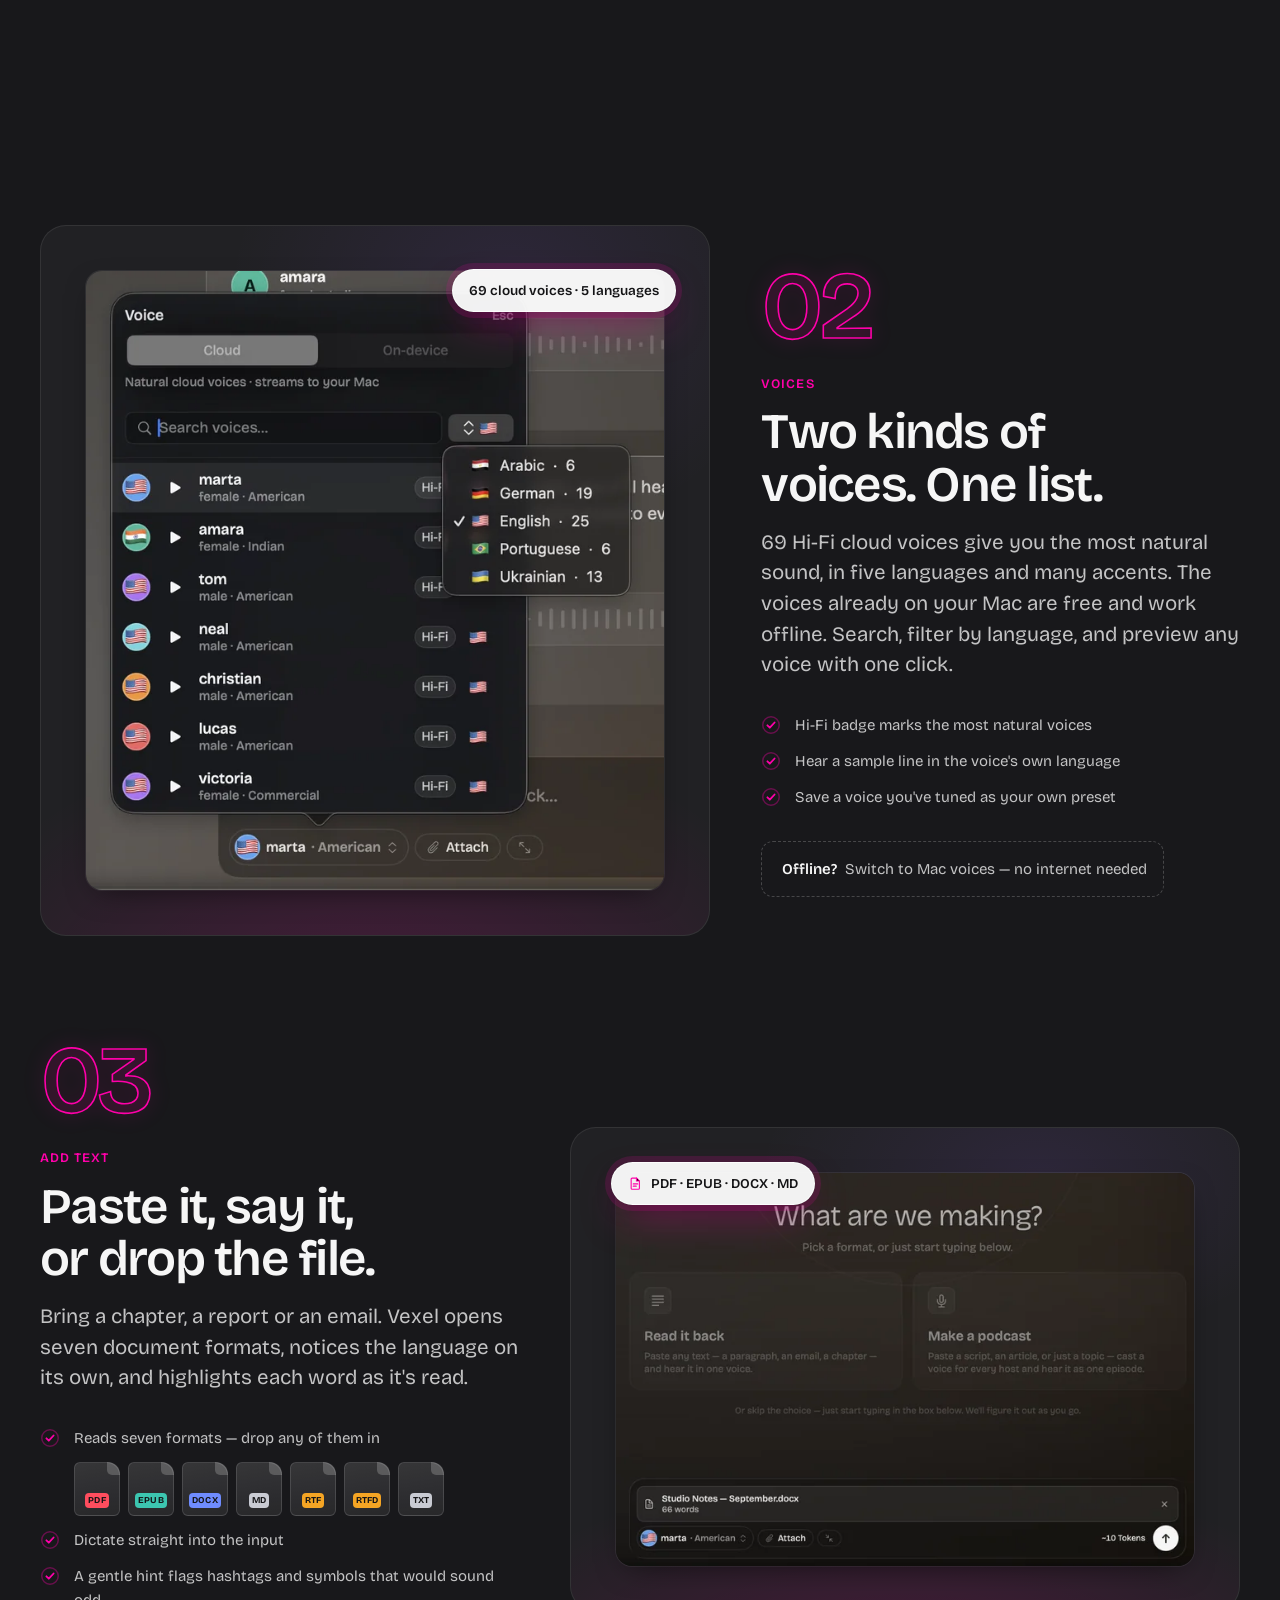
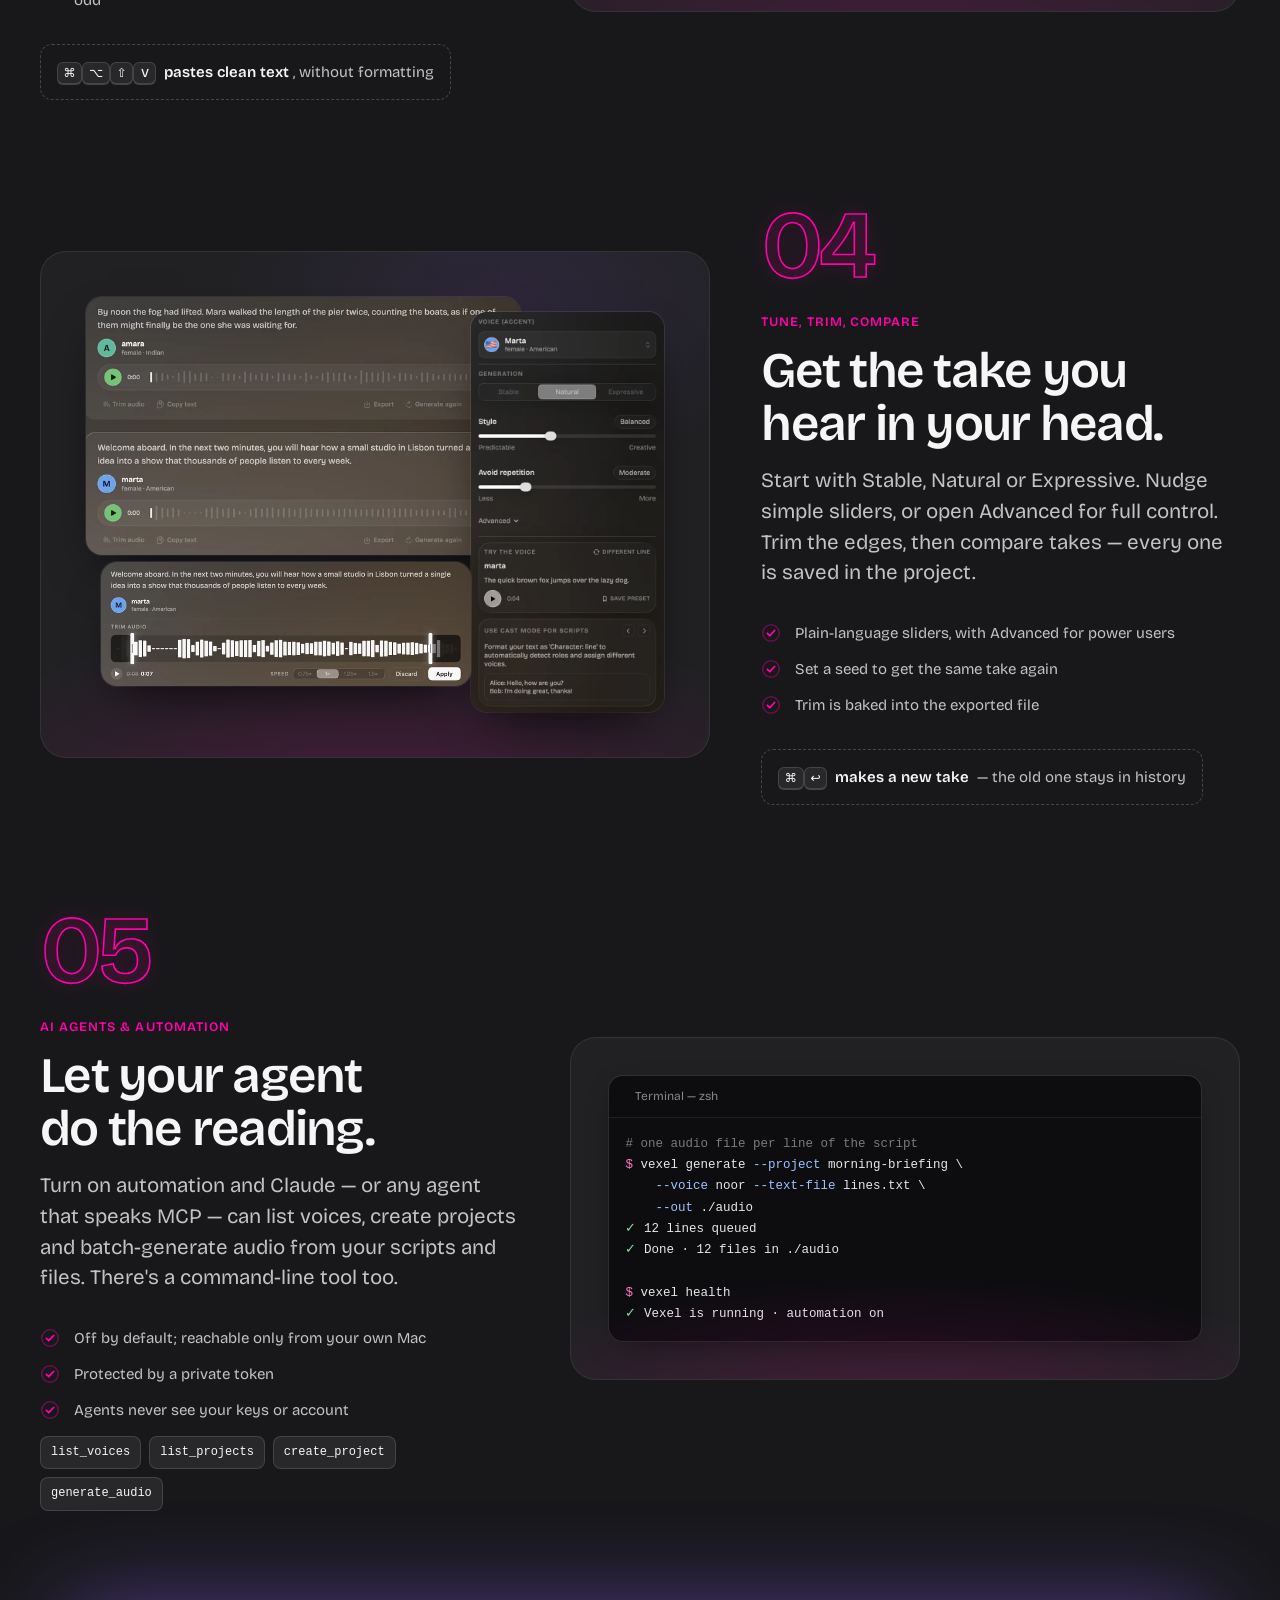
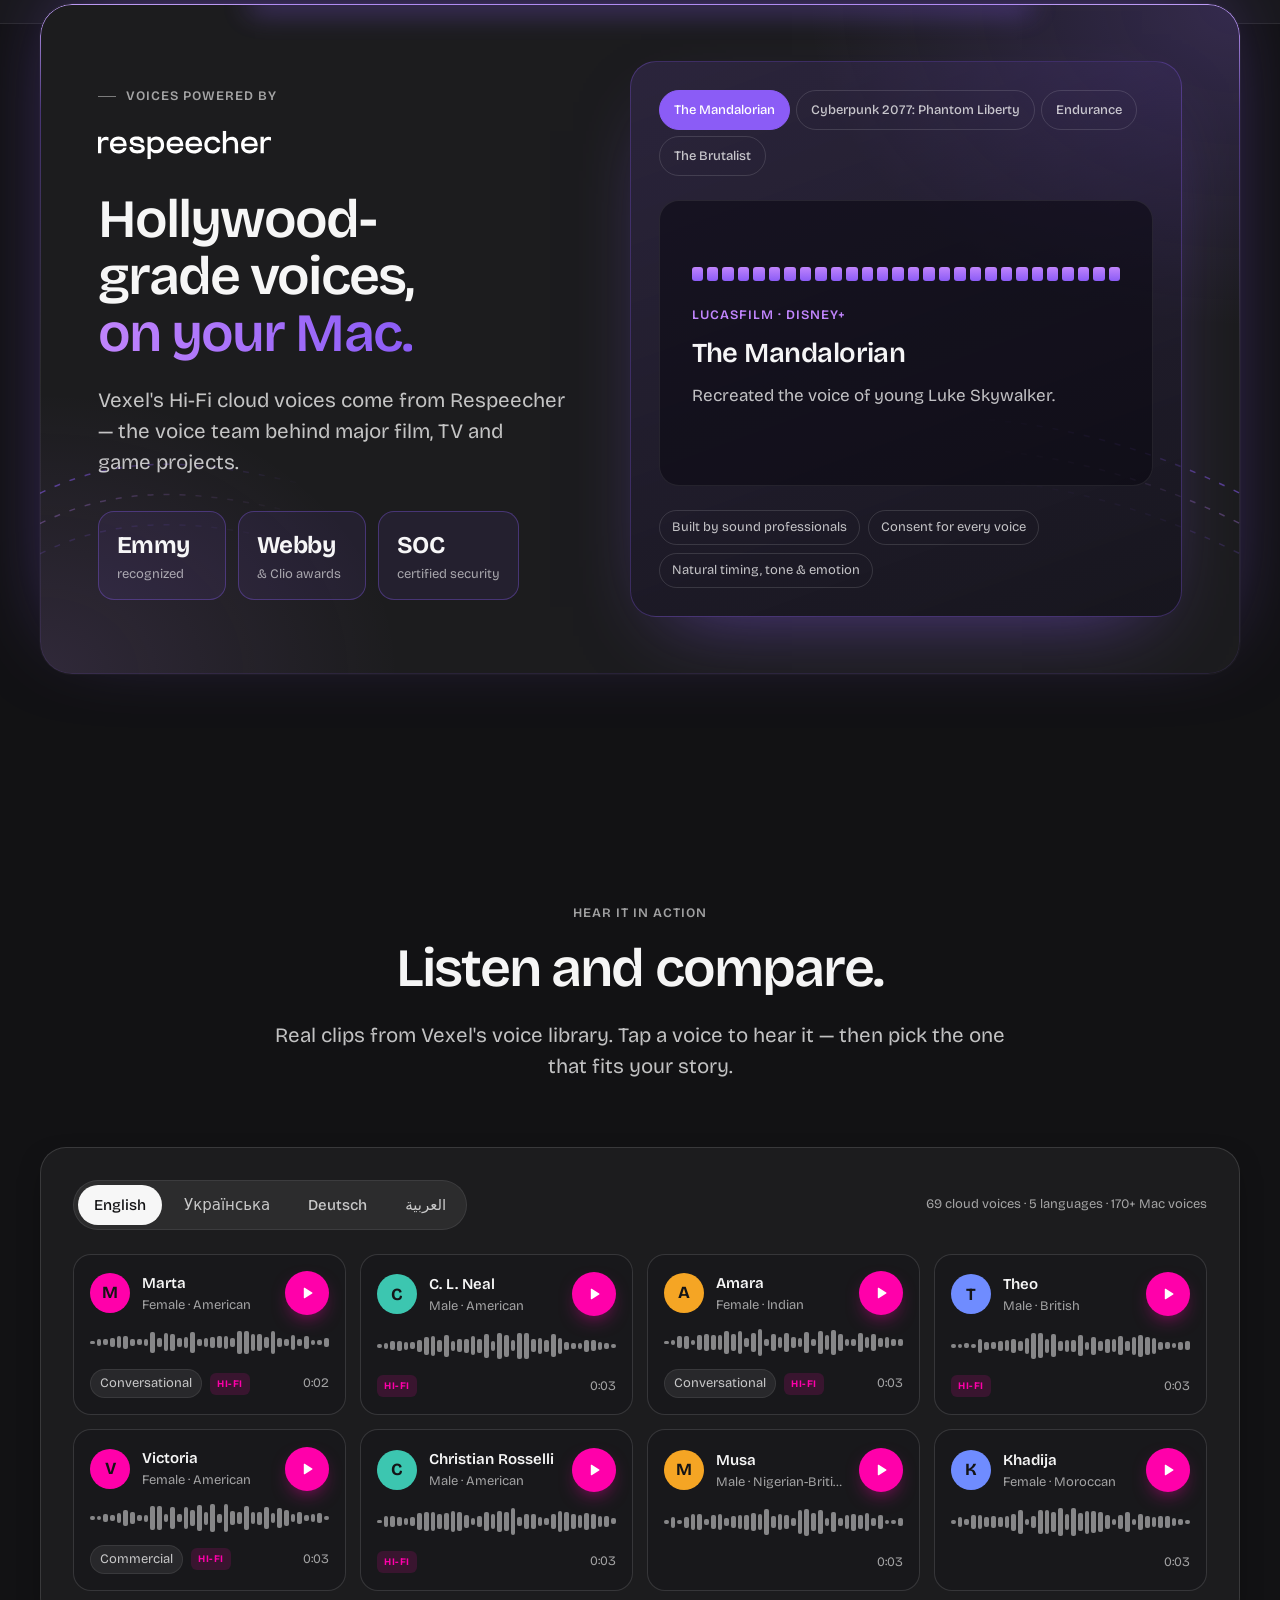
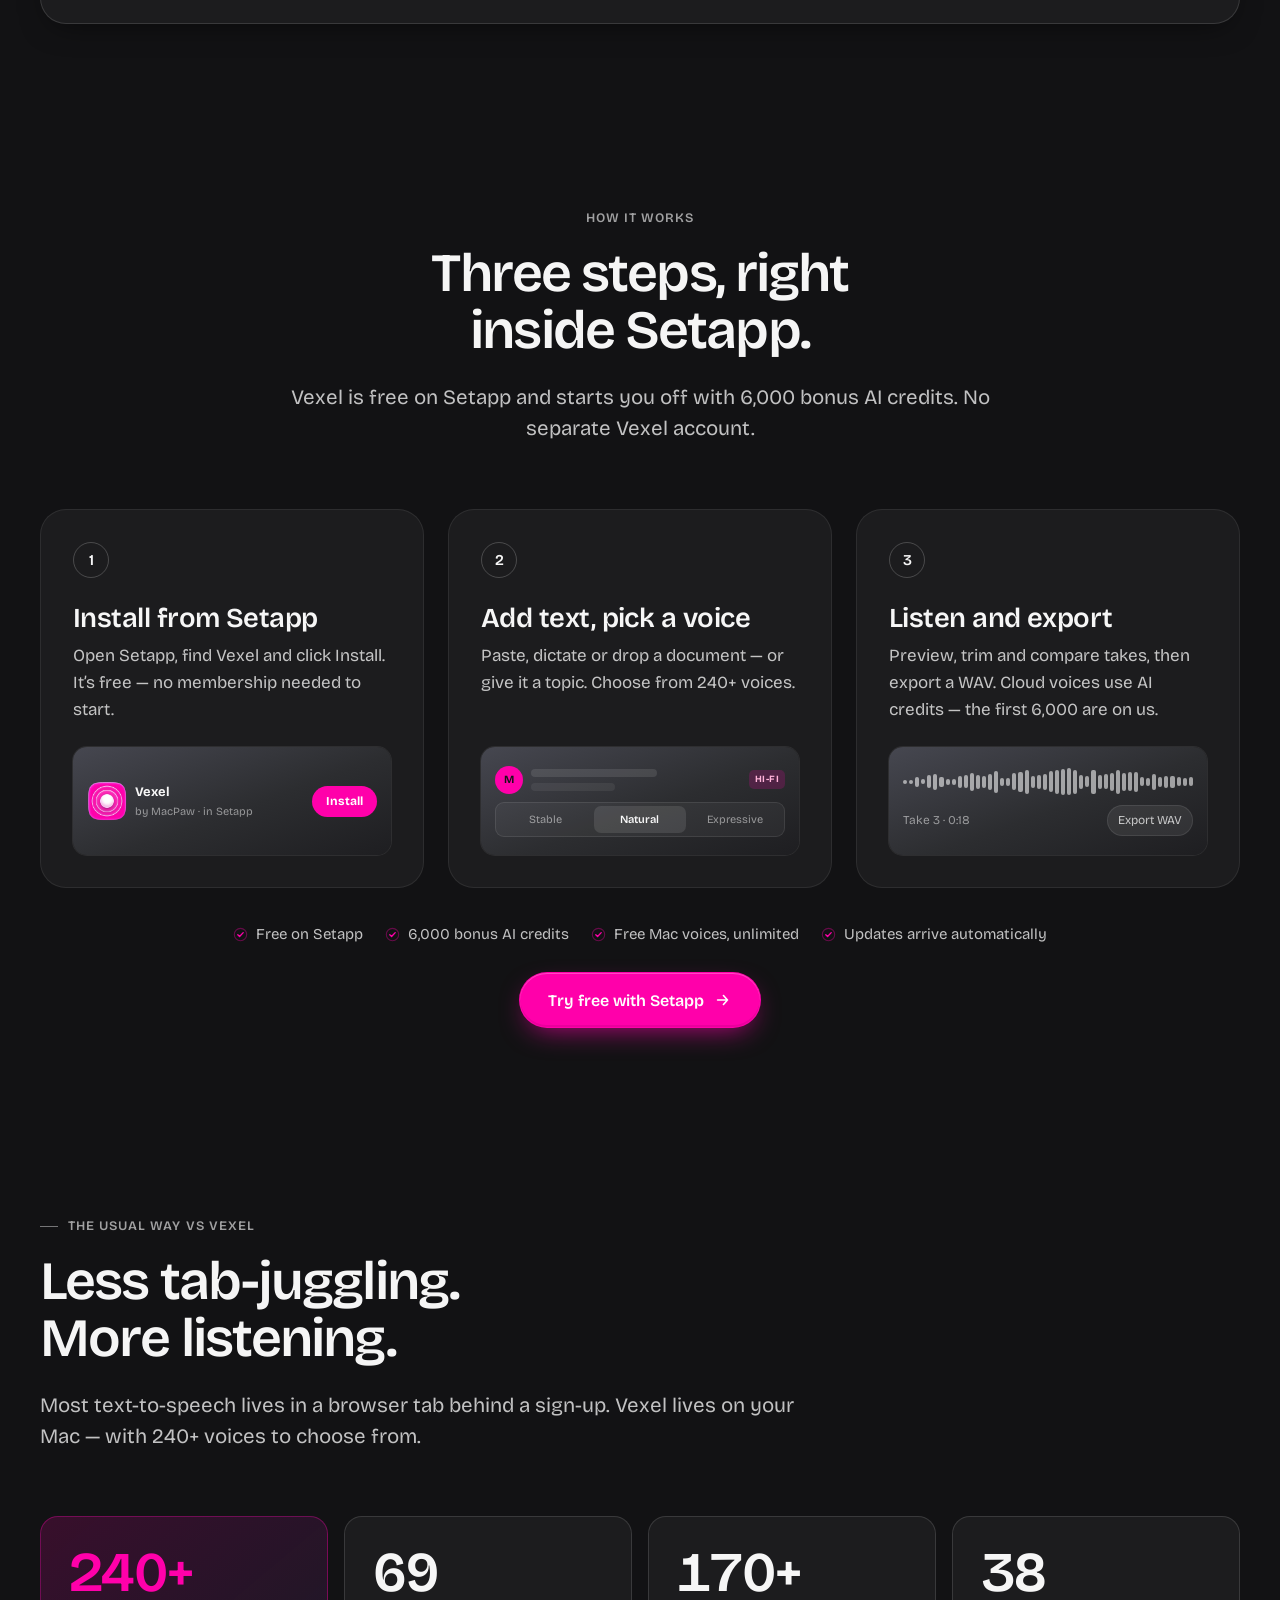
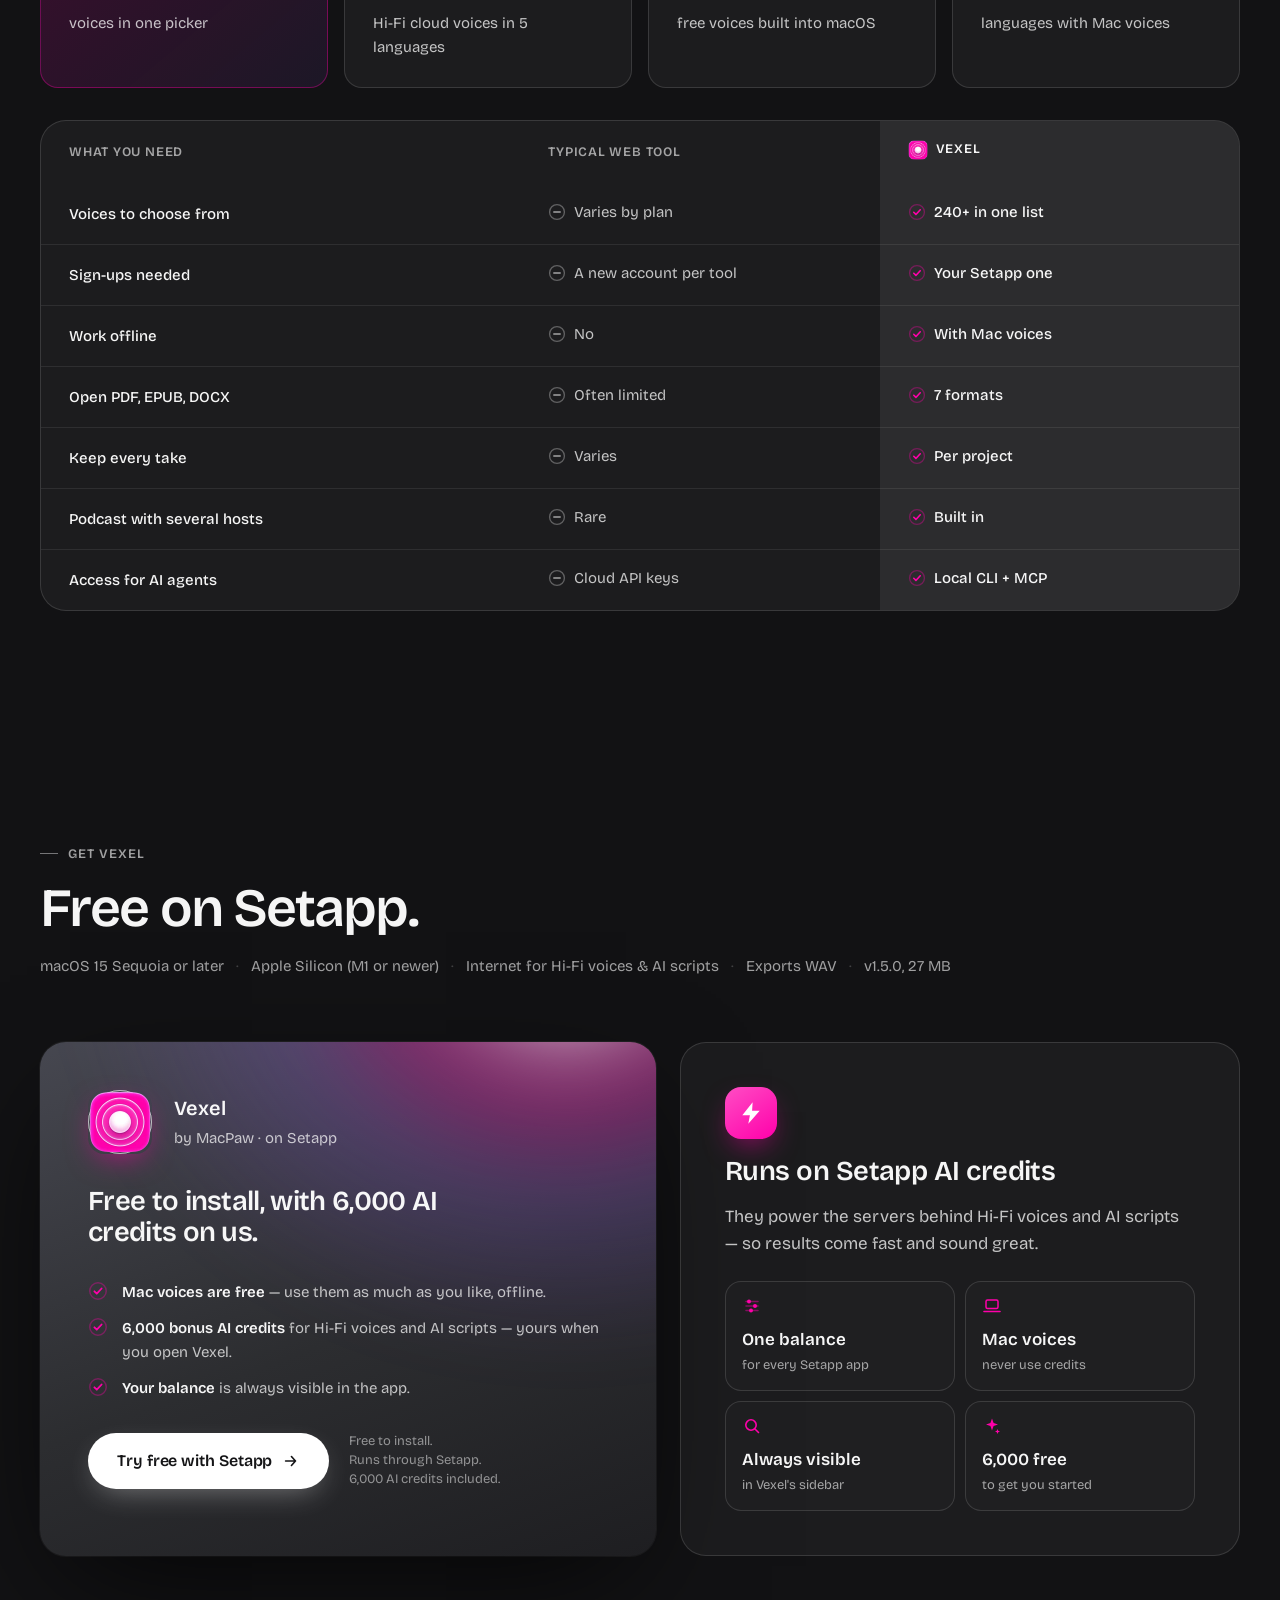
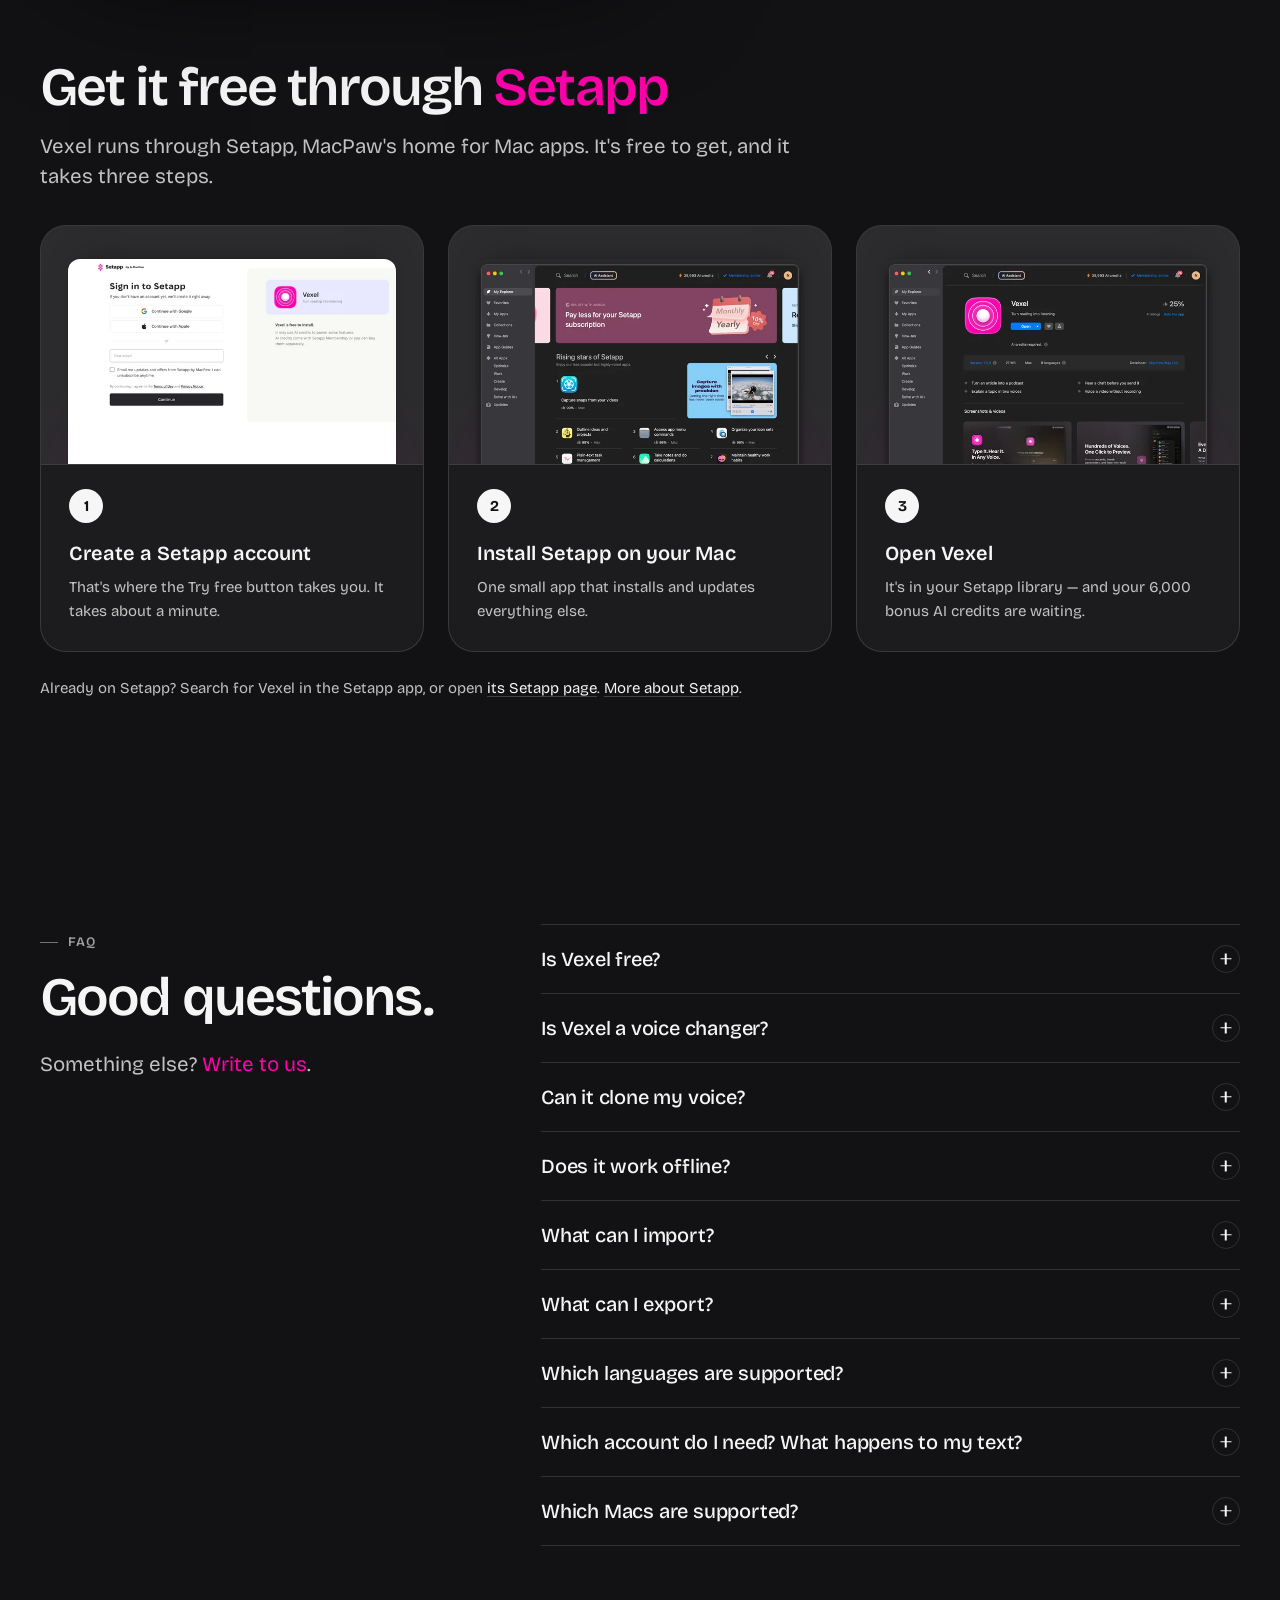
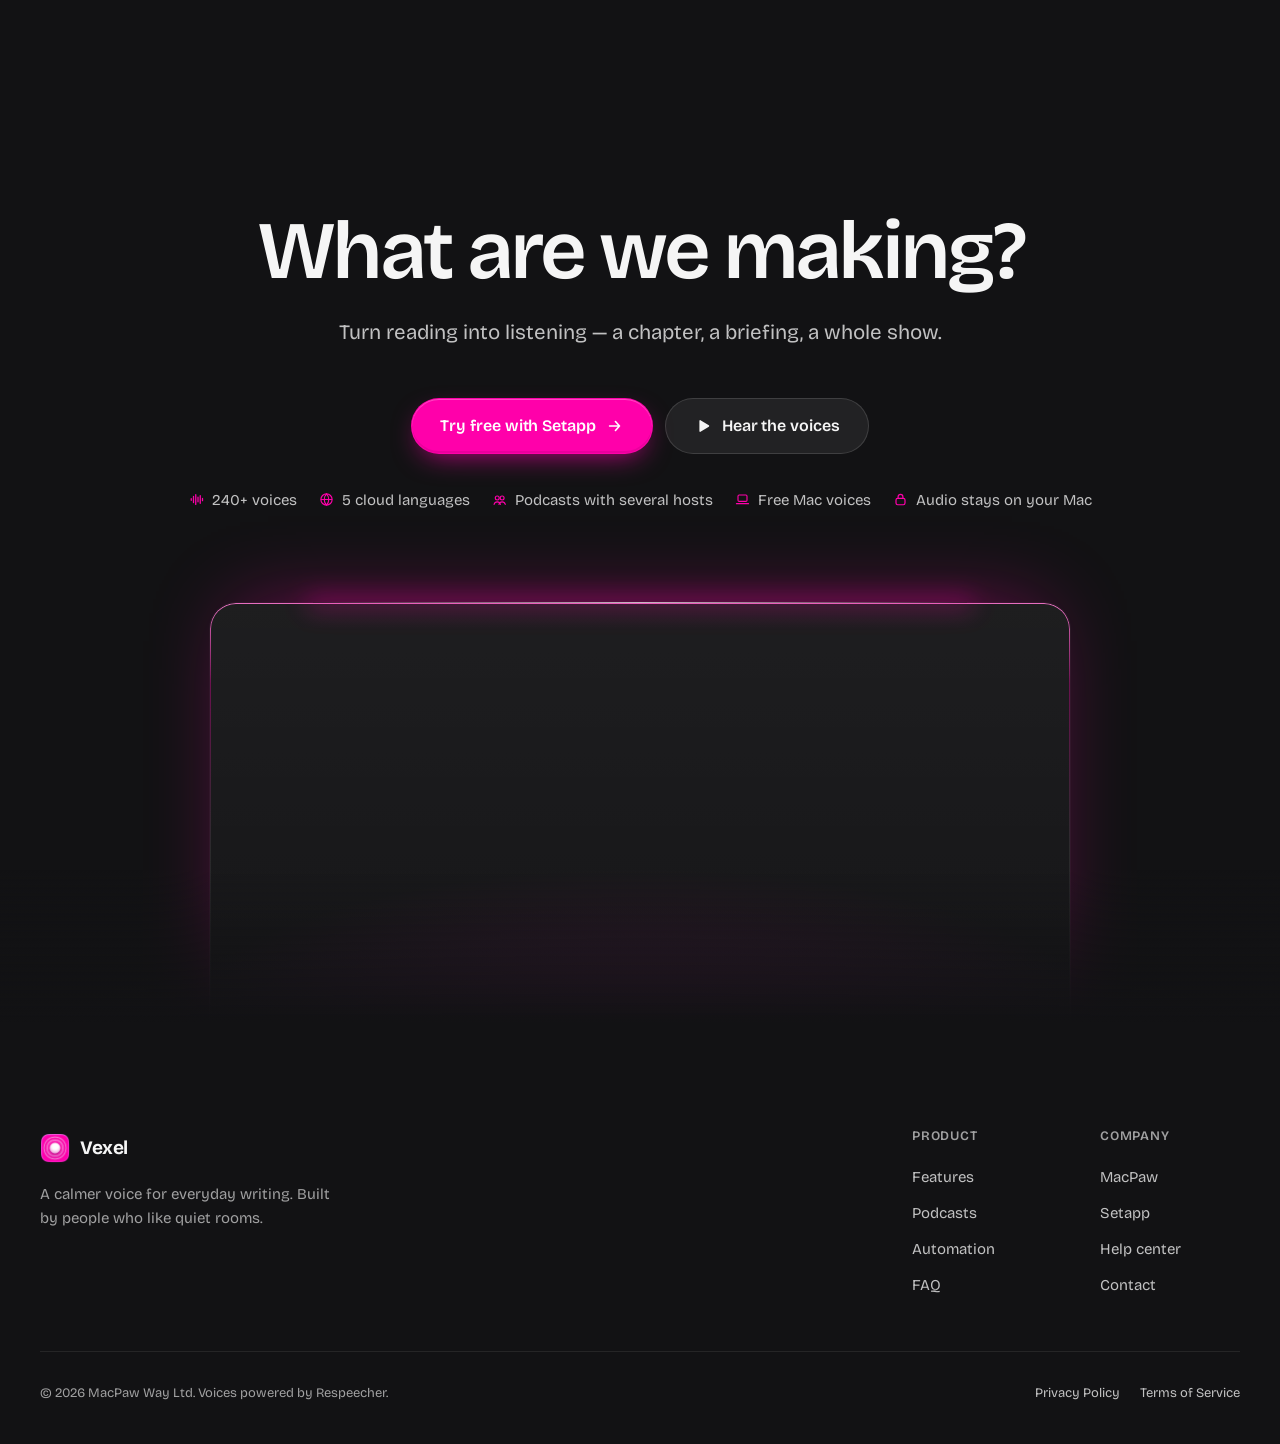
==== commit 490b3719: "copy: Vexel is free on Setapp with 6,000 bonus AI credits Replace membership, subscription and top-u" ====
--- a/index.html
+++ b/index.html
@@ -34,7 +34,7 @@
   <link rel="preload" href="assets/fonts/bricolage-regular.woff2" as="font" type="font/woff2" crossorigin>
   <link rel="preload" as="image" media="(max-width: 599.98px)" href="assets/shots/hero-podcast-m-720.webp" imagesrcset="assets/shots/hero-podcast-m-720.webp 720w, assets/shots/hero-podcast-m-1080.webp 1080w" imagesizes="94vw" fetchpriority="high">
   <link rel="preload" as="image" media="(min-width: 600px)" href="assets/shots/hero-podcast-1200.webp" imagesrcset="assets/shots/hero-podcast-1200.webp 1200w, assets/shots/hero-podcast-1800.webp 1800w, assets/shots/hero-podcast-2560.webp 2560w" imagesizes="(min-width: 1536px) 1056px, (min-width: 1280px) 960px, (min-width: 768px) 78vw, 94vw" fetchpriority="high">
-  <link rel="stylesheet" href="assets/styles.css?v=202609301905">
+  <link rel="stylesheet" href="assets/styles.css?v=202609301919">
   <script>
     // Theme + js flag before paint (no flash). Storage may be blocked — fail quietly.
     (function () {
@@ -163,7 +163,7 @@
         <ul class="trust-row enter" style="--d:5" role="list">
           <li><svg aria-hidden="true"><use href="#i-laptop"/></svg>macOS 15+</li>
           <li><svg aria-hidden="true"><use href="#i-chip"/></svg>Apple Silicon native</li>
-          <li><svg aria-hidden="true"><use href="#i-user-off"/></svg>Free trial with your Setapp account</li>
+          <li><svg aria-hidden="true"><use href="#i-spark"/></svg>Free · 6,000 bonus AI credits</li>
           <!-- TODO(copy): rating badge slot — add only when there is a real rating to show -->
         </ul>
       </div>
@@ -254,7 +254,7 @@
                 <li><svg aria-hidden="true"><use href="#i-check"/></svg>Click to edit, drag to reorder, reassign any line to another host</li>
                 <li><svg aria-hidden="true"><use href="#i-check"/></svg>A color timeline shows who speaks when; export one audio file</li>
               </ul>
-              <p class="detail"><b>Up to 20 speakers</b> and 500 lines per episode · AI scripts use Setapp AI+</p>
+              <p class="detail"><b>Up to 20 speakers</b> and 500 lines per episode · AI scripts use AI credits</p>
             </div>
             <div class="stage stage--shot stage--duo reveal">
               <div class="shot shot--ai"><img class="" src="assets/shots/make-with-ai-700.webp" srcset="assets/shots/make-with-ai-700.webp 700w, assets/shots/make-with-ai-1369.webp 1369w" sizes="(min-width: 1024px) 400px, 62vw" width="1369" height="1645" alt="The Make a podcast screen: a topic about bridge sensors and the style “Expert &amp; curious newcomer”" loading="lazy" decoding="async"></div>
@@ -609,13 +609,13 @@
         <div class="section-head section-head--center">
           <p class="eyebrow">How it works</p>
           <h2 class="h2" id="how-title">Three steps, right inside Setapp.</h2>
-          <p class="lead">Vexel is part of your Setapp membership — no extra purchase and no separate Vexel account.</p>
+          <p class="lead">Vexel is free on Setapp and starts you off with 6,000 bonus AI credits. No separate Vexel account.</p>
         </div>
         <ol class="steps" role="list">
           <li class="step reveal">
             <span class="step__n">1</span>
             <h3 class="h3">Install from Setapp</h3>
-            <p>Open Setapp, find Vexel and click Install. New to Setapp? Start with a free trial.</p>
+            <p>Open Setapp, find Vexel and click Install. It’s free — no membership needed to start.</p>
             <div class="step__vis" aria-hidden="true"><div class="mini mini--setapp"><div class="row"><img src="assets/img/app-icon-128.webp" alt="" width="40" height="40" loading="lazy"><div style="flex:1;min-width:0"><b>Vexel</b><small>by MacPaw · in Setapp</small></div><span class="mini__install">Install</span></div></div></div>
           </li>
           <li class="step reveal">
@@ -627,12 +627,13 @@
           <li class="step reveal">
             <span class="step__n">3</span>
             <h3 class="h3">Listen and export</h3>
-            <p>Preview, trim and compare takes, then export a WAV. Cloud voices use your Setapp AI+ credits.</p>
+            <p>Preview, trim and compare takes, then export a WAV. Cloud voices use AI credits — the first 6,000 are on us.</p>
             <div class="step__vis" aria-hidden="true"><div class="mini"><div class="wave" data-wave="48" data-seed="9"></div><div class="row" style="justify-content:space-between"><span style="color:var(--app-t3)">Take 3 · 0:18</span><span class="w-pill">Export WAV</span></div></div></div>
           </li>
         </ol>
         <ul class="chips chips--line steps__chips" role="list">
-          <li><svg aria-hidden="true"><use href="#i-check"/></svg>Included in Setapp</li>
+          <li><svg aria-hidden="true"><use href="#i-check"/></svg>Free on Setapp</li>
+          <li><svg aria-hidden="true"><use href="#i-check"/></svg>6,000 bonus AI credits</li>
           <li><svg aria-hidden="true"><use href="#i-check"/></svg>Free Mac voices, unlimited</li>
           <li><svg aria-hidden="true"><use href="#i-check"/></svg>Updates arrive automatically</li>
         </ul>
@@ -713,7 +714,7 @@
       <div class="container">
         <div class="section-head">
           <p class="eyebrow">Get Vexel</p>
-          <h2 class="h2" id="get-title">Included with Setapp.</h2>
+          <h2 class="h2" id="get-title">Free on Setapp.</h2>
           <p class="specs"><span class="sr-only">Requirements: </span><span>macOS 15 Sequoia or later</span> <i>·</i> <span>Apple Silicon (M1 or newer)</span> <i>·</i> <span>Internet for Hi-Fi voices &amp; AI scripts</span> <i>·</i> <span>Exports WAV</span> <i>·</i> <span>v1.5.0, 27 MB</span></p>
         </div>
         <div class="get">
@@ -723,15 +724,15 @@
               <span class="pulse-icon" aria-hidden="true"><i></i><i></i><i></i><img src="assets/img/app-icon-128.webp" alt="" width="64" height="64" loading="lazy"></span>
               <div><b>Vexel</b><span>by MacPaw · on Setapp</span></div>
             </div>
-            <h3>The app comes with your Setapp membership.</h3>
+            <h3>Free to install, with 6,000 AI credits on us.</h3>
             <ul role="list">
               <li><svg aria-hidden="true"><use href="#i-check"/></svg><span><b>Mac voices are free</b> — use them as much as you like, offline.</span></li>
-              <li><svg aria-hidden="true"><use href="#i-check"/></svg><span><b>Hi-Fi voices and AI scripts</b> use Setapp AI+ credits. Your balance is always visible in the app.</span></li>
-              <li><svg aria-hidden="true"><use href="#i-check"/></svg><span><b>Top up any time</b> from inside Vexel.</span></li>
+              <li><svg aria-hidden="true"><use href="#i-check"/></svg><span><b>6,000 bonus AI credits</b> for Hi-Fi voices and AI scripts — yours when you open Vexel.</span></li>
+              <li><svg aria-hidden="true"><use href="#i-check"/></svg><span><b>Your balance</b> is always visible in the app.</span></li>
             </ul>
             <div class="get-card__cta">
               <a class="btn btn--primary btn--lg" href="https://account.setapp.com/get-free/apps/vexel">Try free with Setapp <svg aria-hidden="true"><use href="#i-arrow"/></svg></a>
-              <small>Uses Setapp AI credits,<br>included in Setapp plans.<br>Top up anytime.</small>
+              <small>Free to install.<br>Runs through Setapp.<br>6,000 AI credits included.</small>
             </div>
           </div>
           <div class="credits reveal" aria-labelledby="credits-title">
@@ -742,15 +743,15 @@
               <li><svg aria-hidden="true"><use href="#i-sliders"/></svg><b>One balance</b><span>for every Setapp app</span></li>
               <li><svg aria-hidden="true"><use href="#i-laptop"/></svg><b>Mac voices</b><span>never use credits</span></li>
               <li><svg aria-hidden="true"><use href="#i-search"/></svg><b>Always visible</b><span>in Vexel's sidebar</span></li>
-              <li><svg aria-hidden="true"><use href="#i-plus"/></svg><b>Top up</b><span>in one click</span></li>
+              <li><svg aria-hidden="true"><use href="#i-spark"/></svg><b>6,000 free</b><span>to get you started</span></li>
             </ul>
           </div>
         </div>
 
         <div class="trial reveal" aria-labelledby="trial-title">
           <div class="trial__head">
-            <h3 class="h2" id="trial-title">Try free goes through <span class="accent">Setapp</span></h3>
-            <p class="lead">Setapp is MacPaw's app subscription: a big library of Mac apps under one account — Vexel included. Getting started takes three steps.</p>
+            <h3 class="h2" id="trial-title">Get it free through <span class="accent">Setapp</span></h3>
+            <p class="lead">Vexel runs through Setapp, MacPaw's home for Mac apps. It's free to get, and it takes three steps.</p>
           </div>
           <ol class="trial__steps" role="list">
             <li class="tstep">
@@ -763,7 +764,7 @@
             </li>
             <li class="tstep">
               <div class="tstep__vis"><img src="assets/shots/setapp-vexel-640.webp" srcset="assets/shots/setapp-vexel-640.webp 640w, assets/shots/setapp-vexel-1200.webp 1200w" sizes="(min-width: 768px) 30vw, 92vw" alt="Vexel’s page inside the Setapp app with the Open button" loading="lazy" decoding="async"></div>
-              <span class="tstep__n">3</span><h4>Open Vexel</h4><p>It's in your Setapp library, and the same account holds your AI credits.</p>
+              <span class="tstep__n">3</span><h4>Open Vexel</h4><p>It's in your Setapp library — and your 6,000 bonus AI credits are waiting.</p>
             </li>
           </ol>
           <p class="trial__foot">Already on Setapp? Search for Vexel in the Setapp app, or open <a href="https://setapp.com/apps/vexel">its Setapp page</a>. <a href="https://setapp.com">More about Setapp</a>.</p>
@@ -780,6 +781,7 @@
           <p class="lead">Something else? <a class="accent" href="mailto:TODO@macpaw.com">Write to us</a>.<!-- TODO(copy): support email / help center link --></p>
         </div>
         <div class="faq">
+          <details><summary>Is Vexel free?<span class="plus" aria-hidden="true"></span></summary><div><p>Yes. Vexel is free to install through Setapp, and it comes with 6,000 bonus AI credits for Hi-Fi voices and AI scripts. Mac voices never use credits.</p></div></details>
           <details><summary>Is Vexel a voice changer?<span class="plus" aria-hidden="true"></span></summary><div><p>No. Vexel is text-to-speech: you give it text, it gives you speech. It doesn't change a recorded voice in real time.</p></div></details>
           <details><summary>Can it clone my voice?<span class="plus" aria-hidden="true"></span></summary><div><p>Not today. You choose from the Hi-Fi cloud voices and the voices installed on your Mac.</p></div></details>
           <details><summary>Does it work offline?<span class="plus" aria-hidden="true"></span></summary><div><p>Yes — with the voices built into macOS. Hi-Fi cloud voices and Make with AI need an internet connection.</p></div></details>
@@ -839,6 +841,6 @@
     </div>
   </footer>
 
-  <script src="assets/main.js?v=202609301905" defer></script>
+  <script src="assets/main.js?v=202609301919" defer></script>
 </body>
 </html>
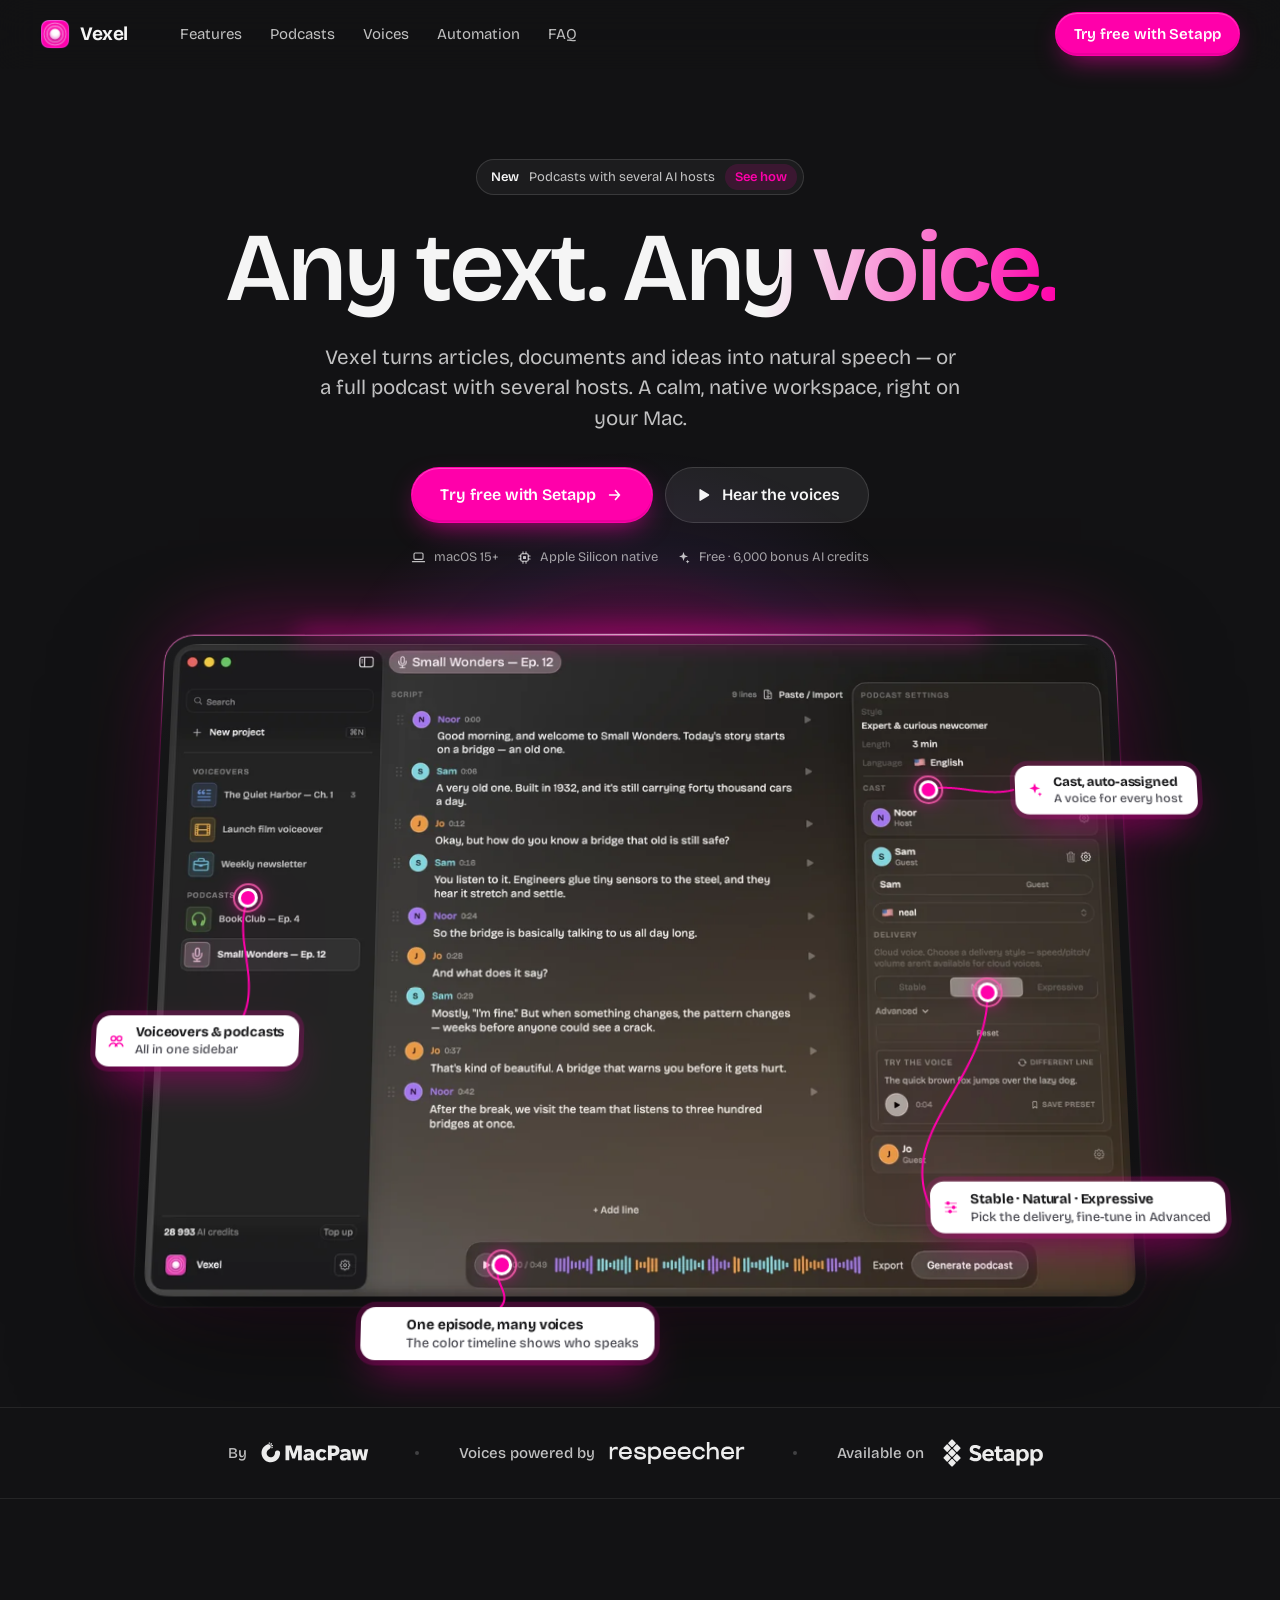
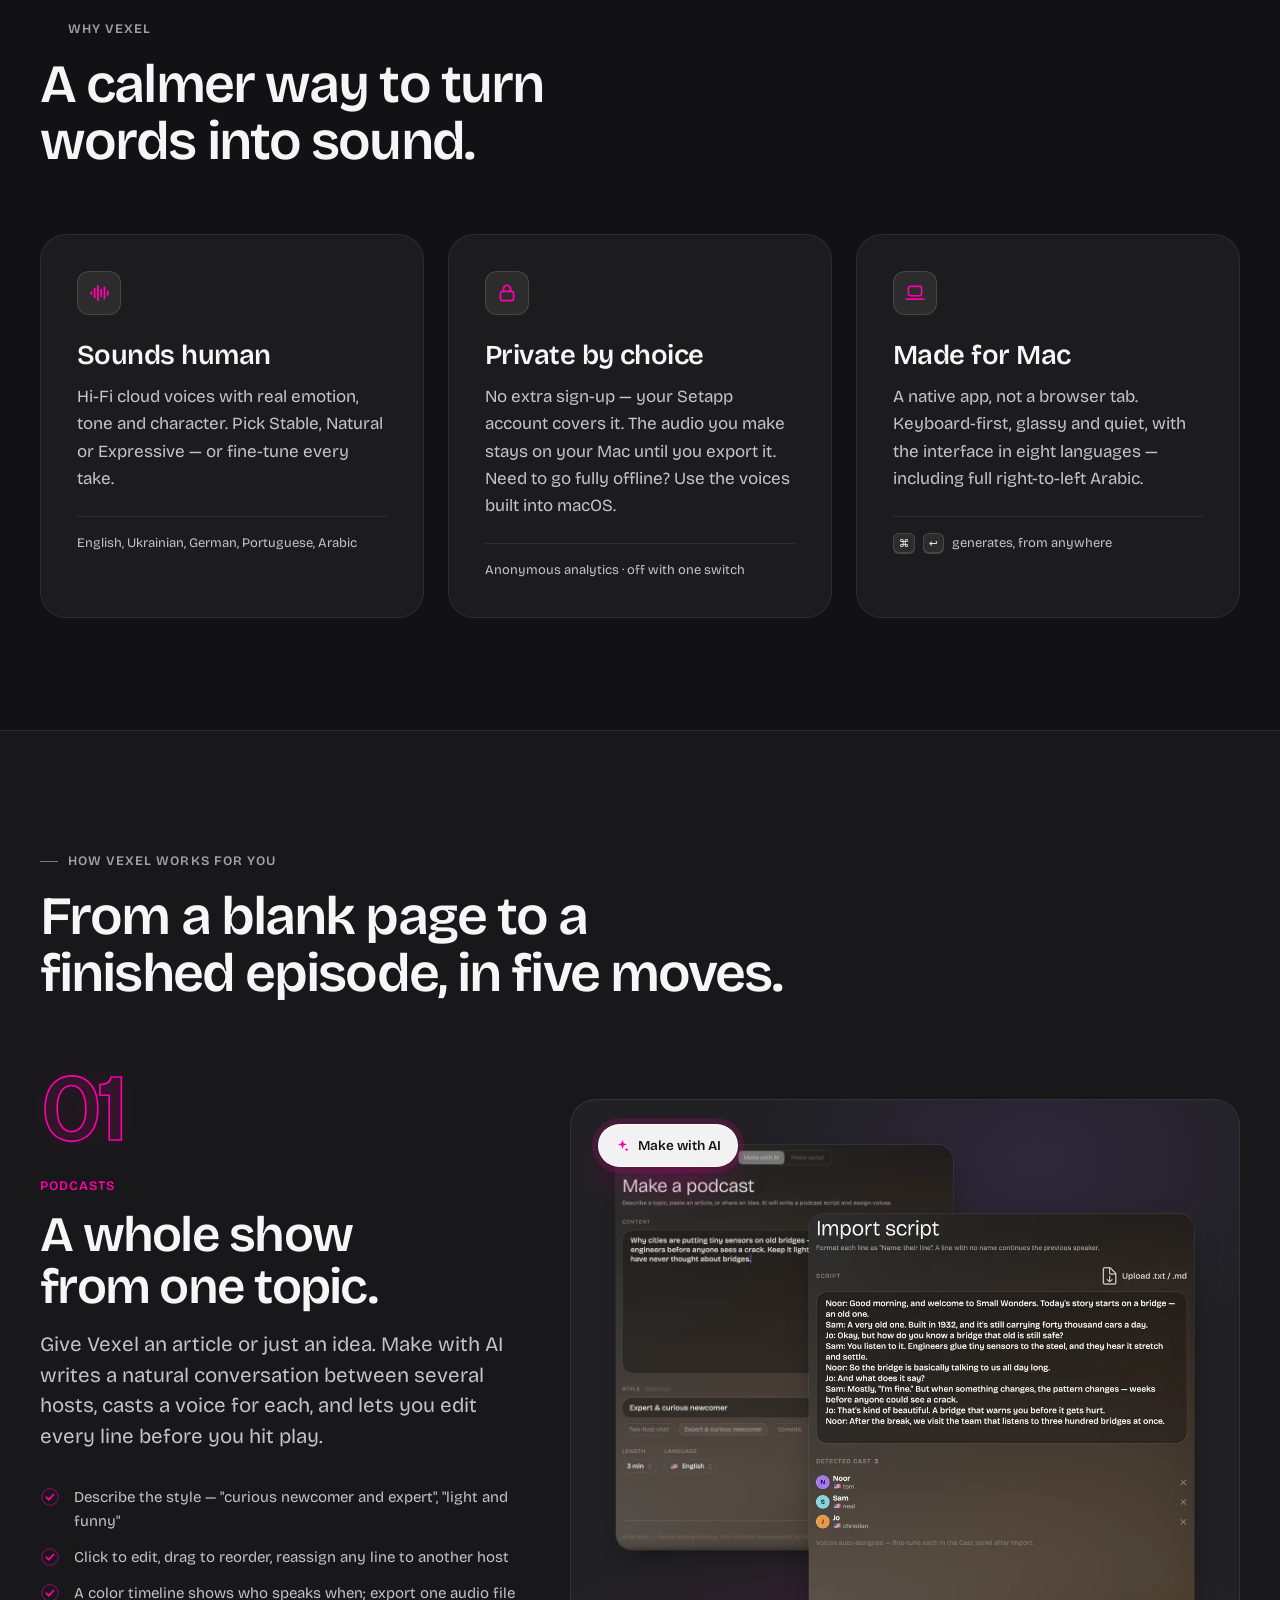
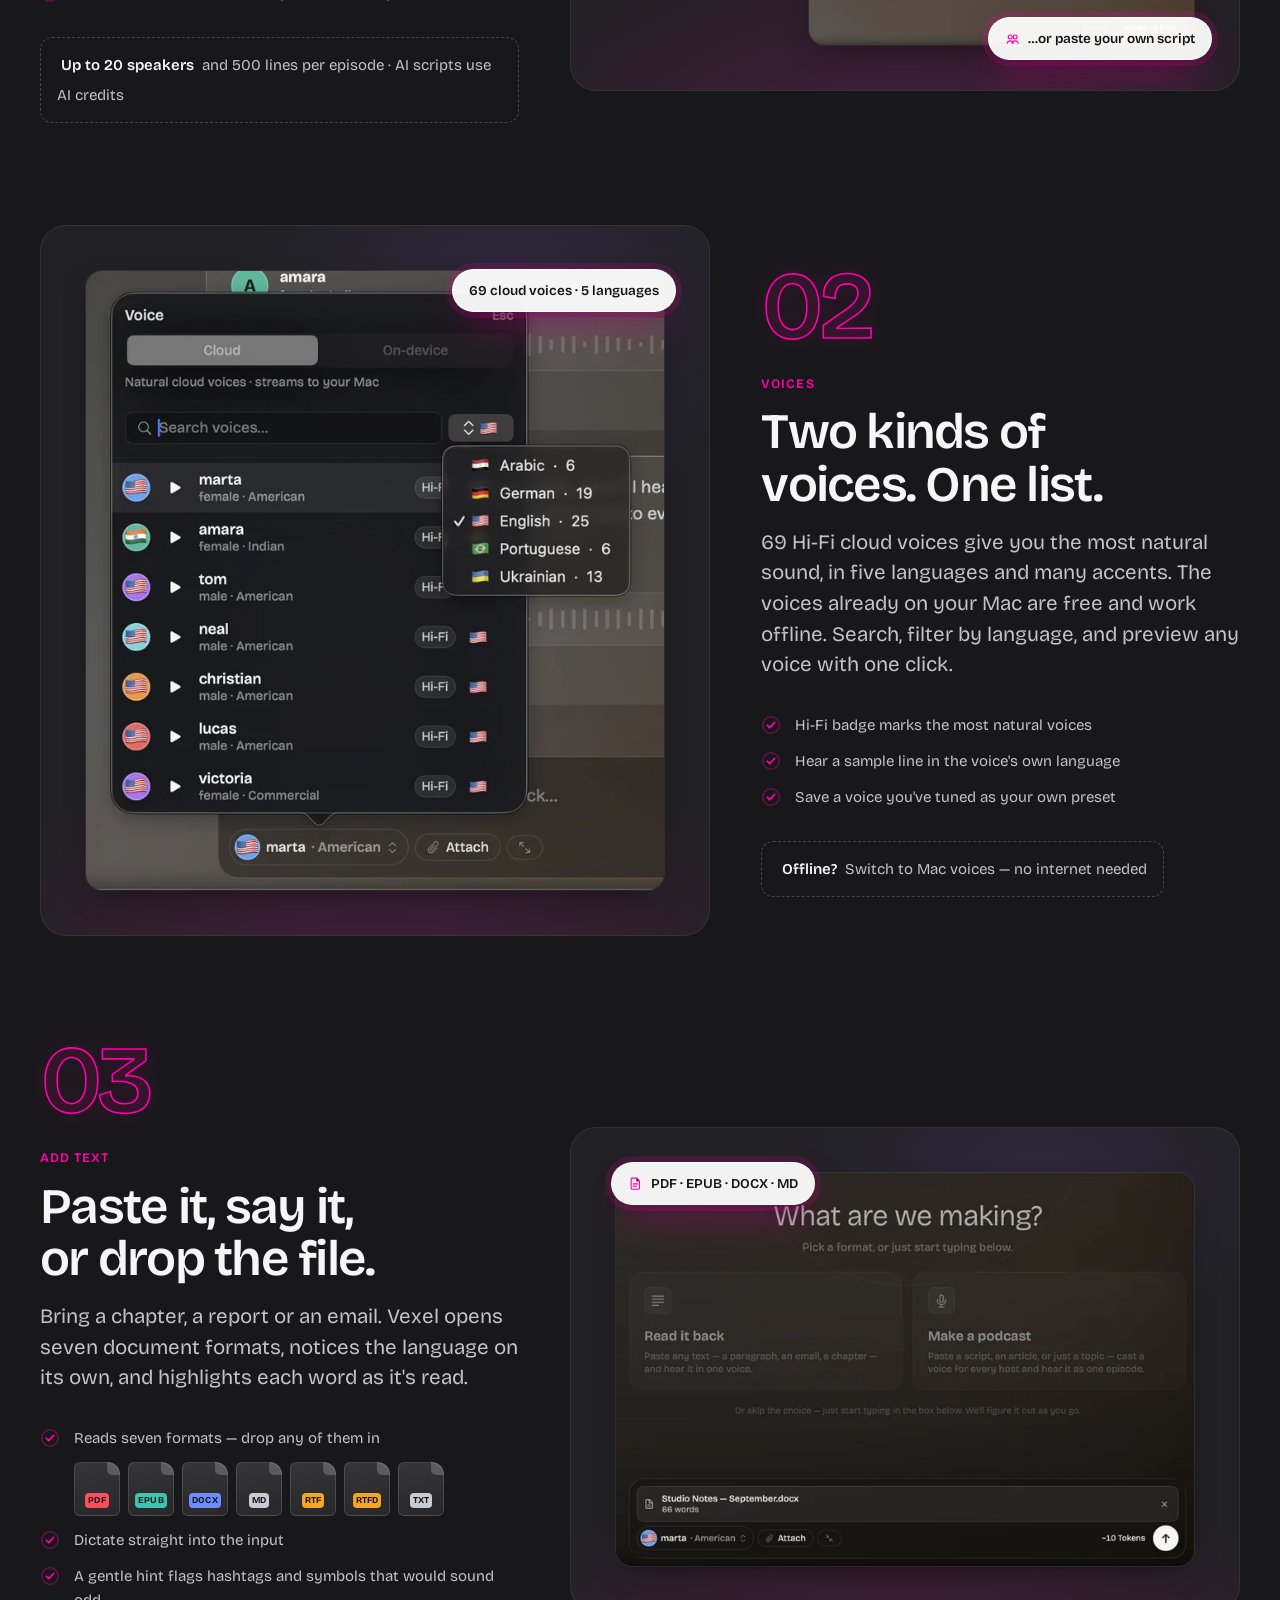
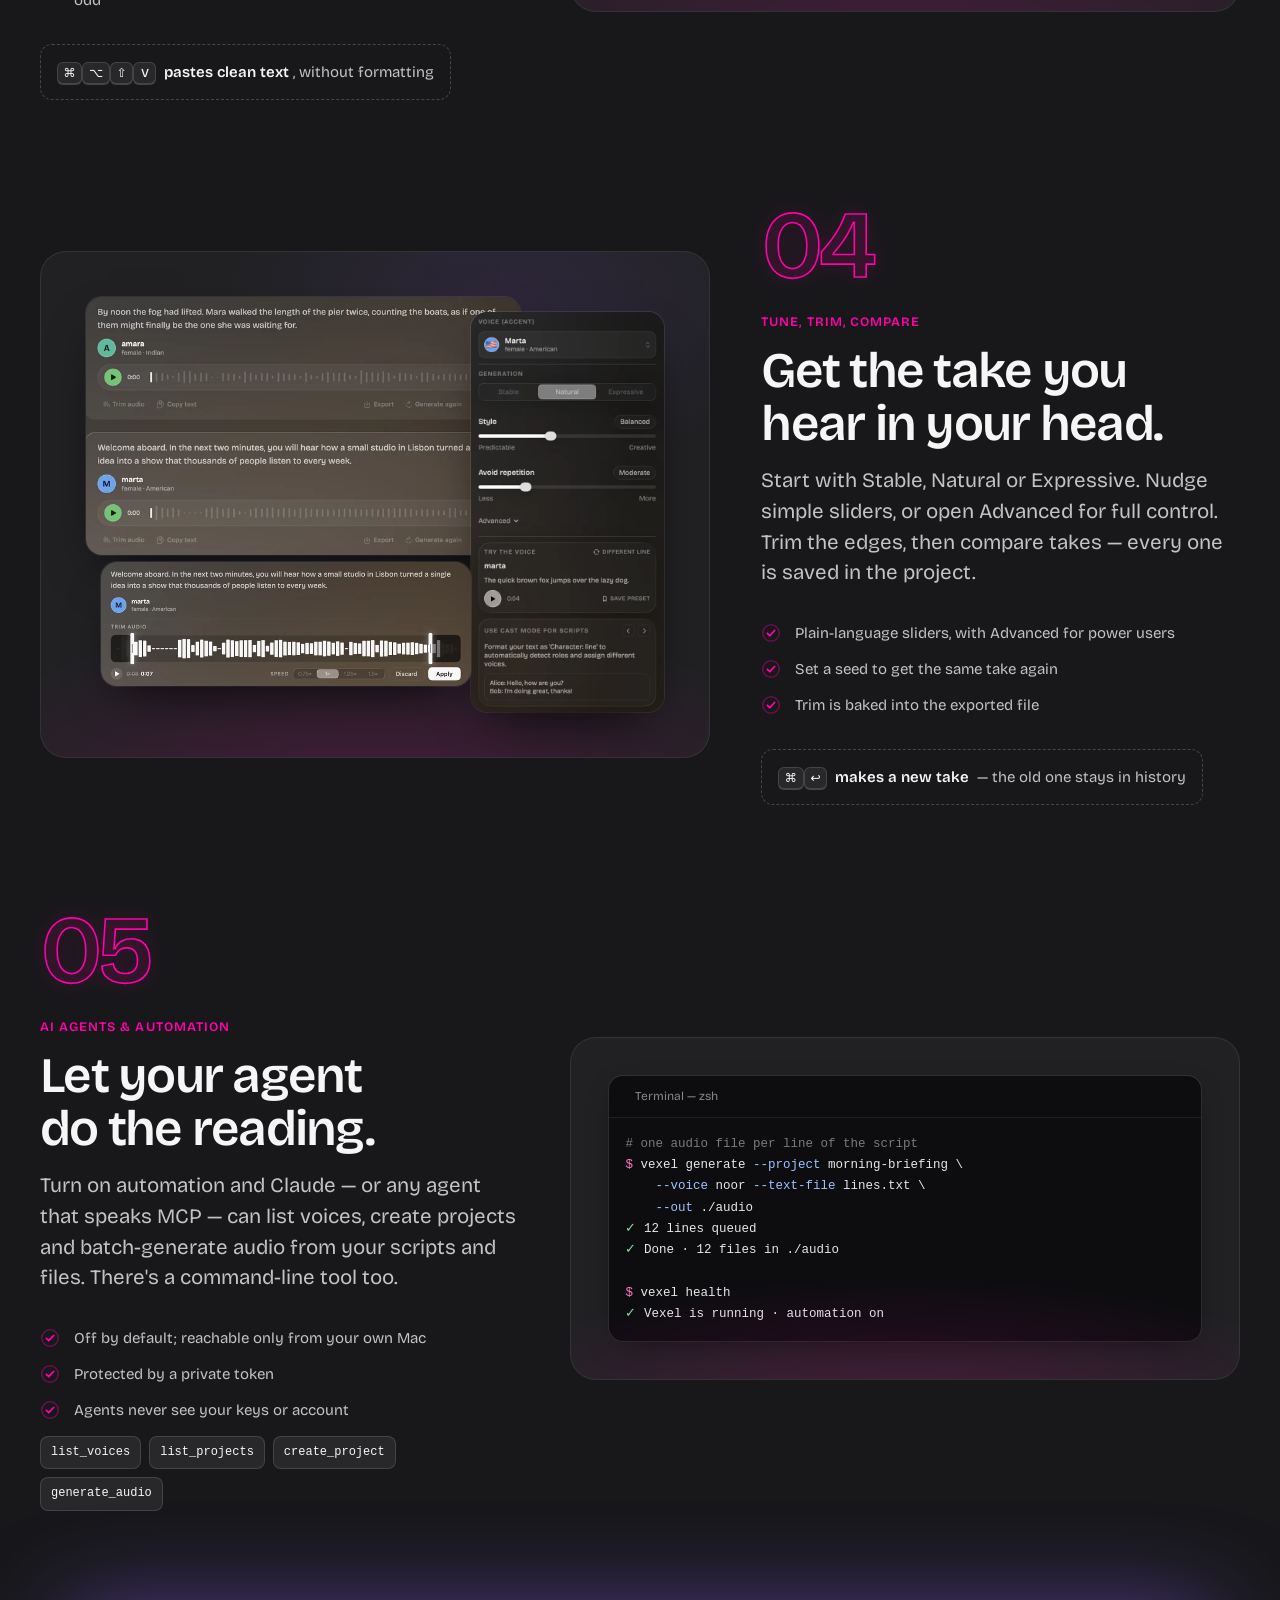
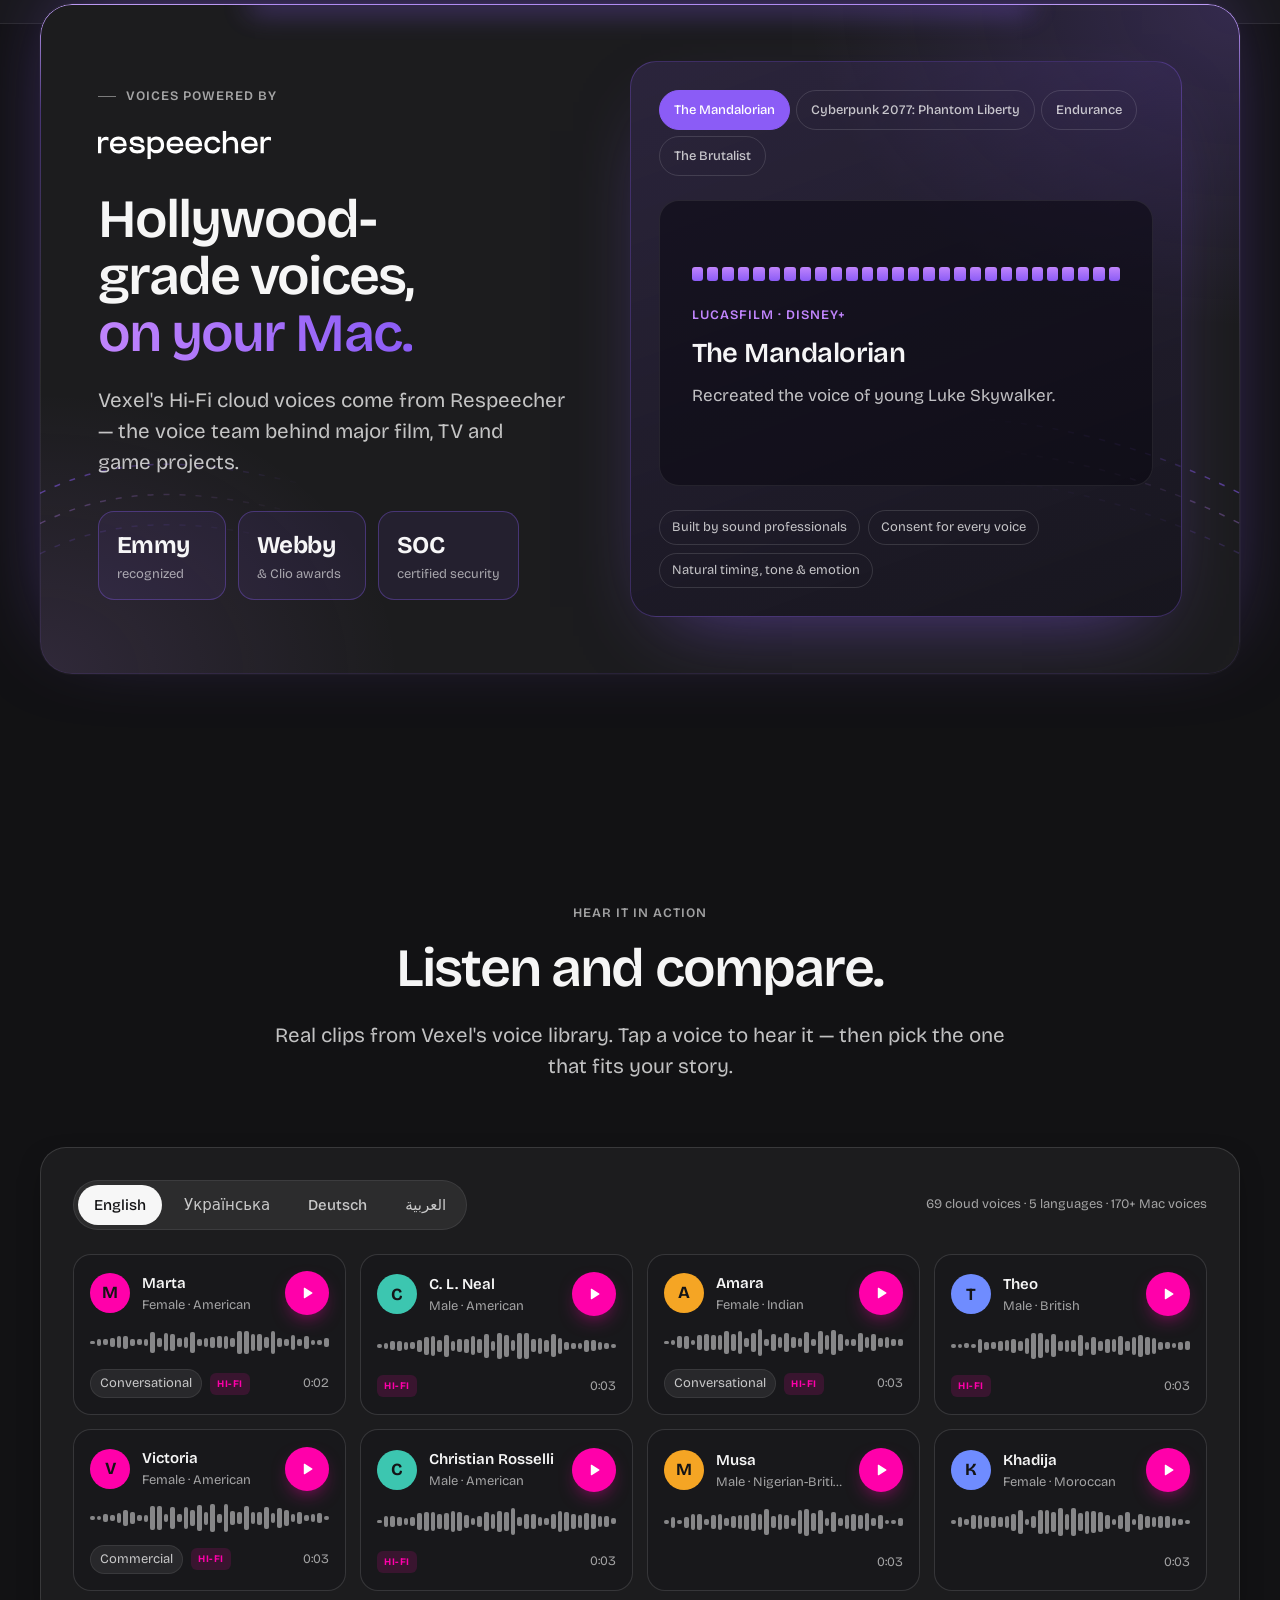
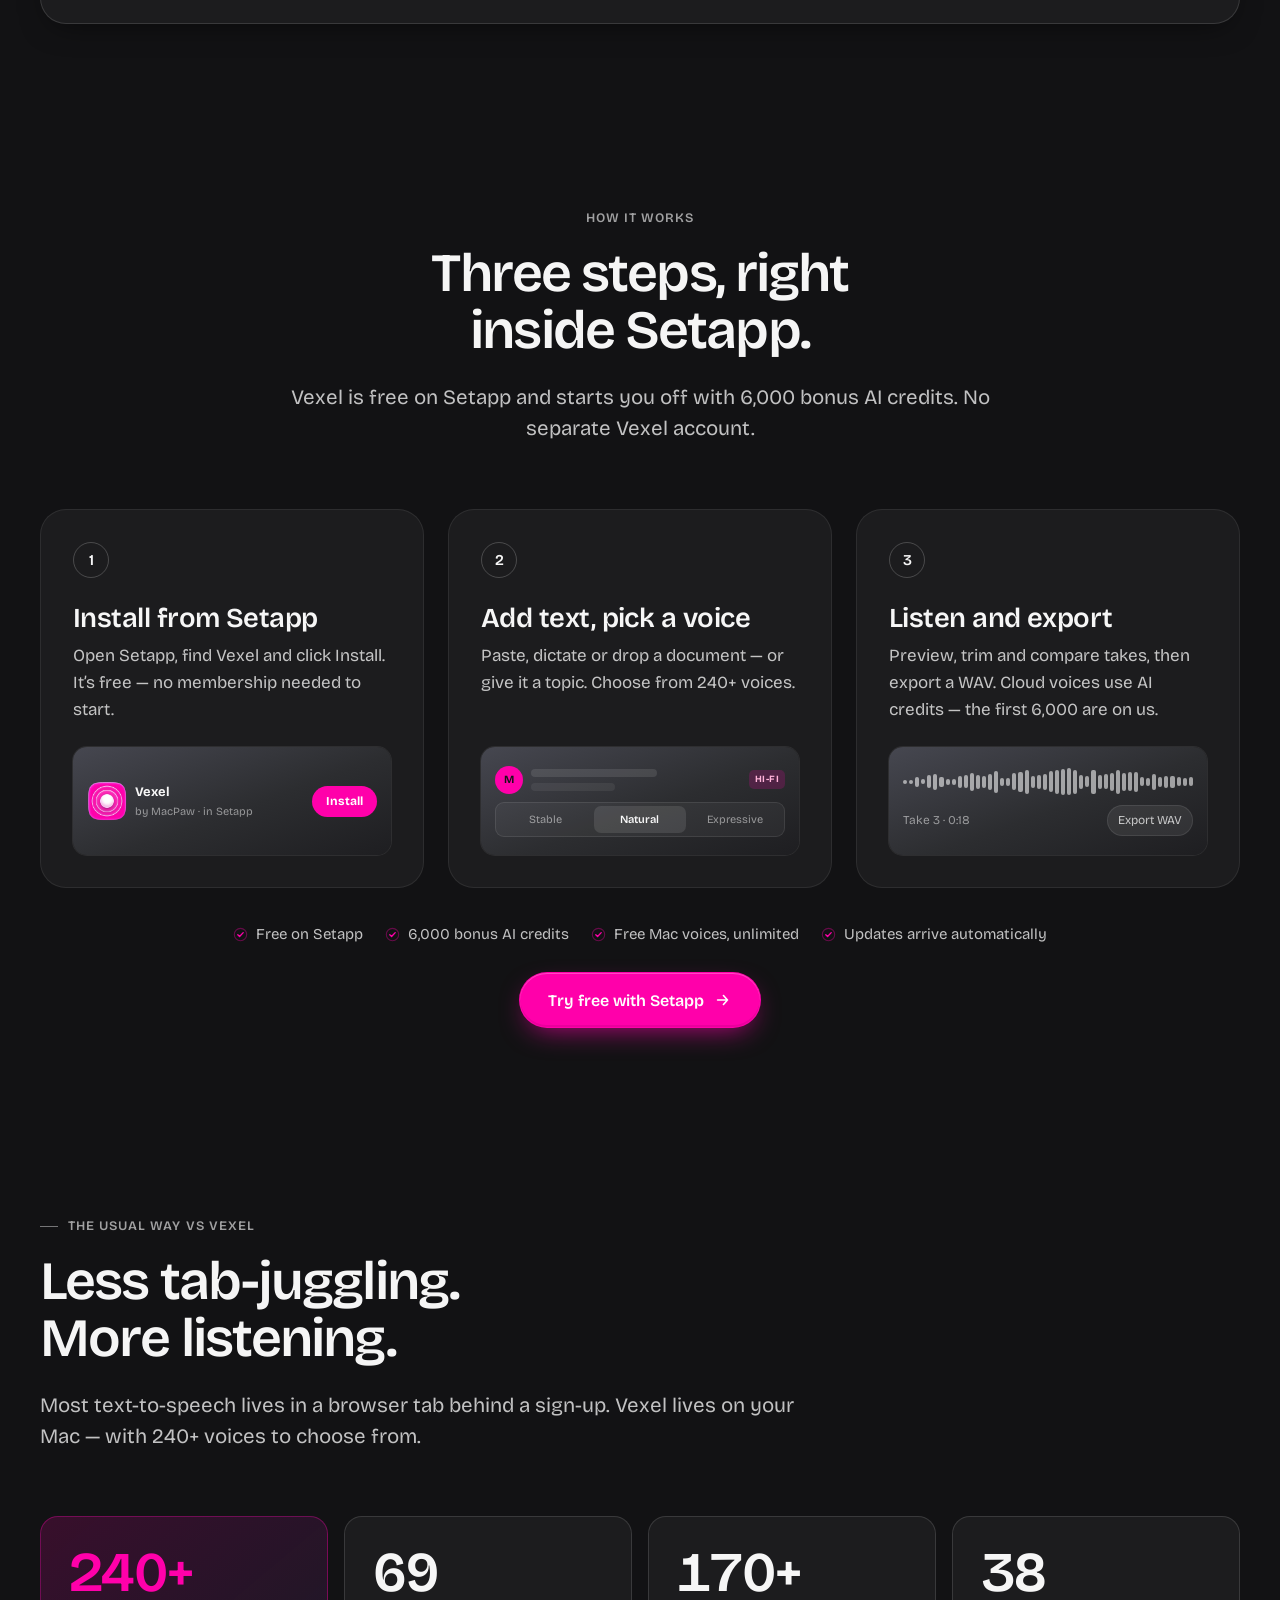
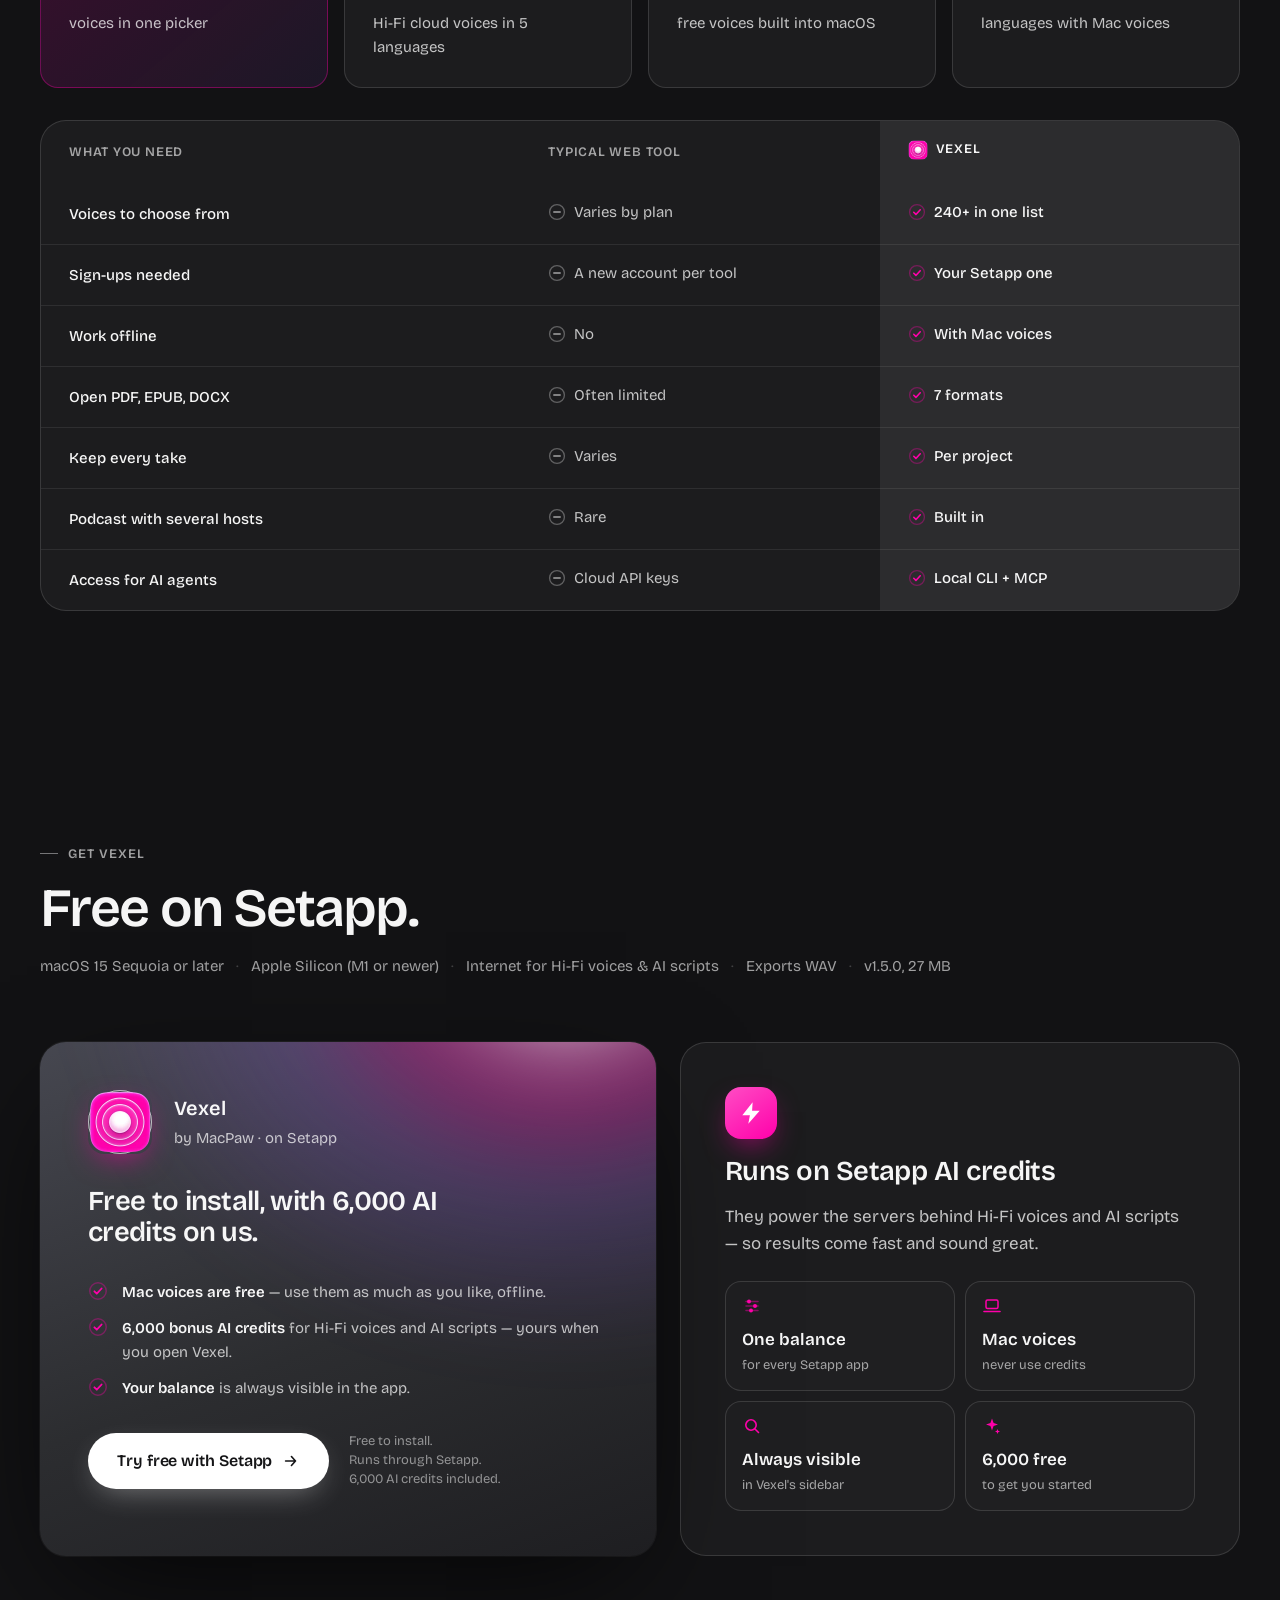
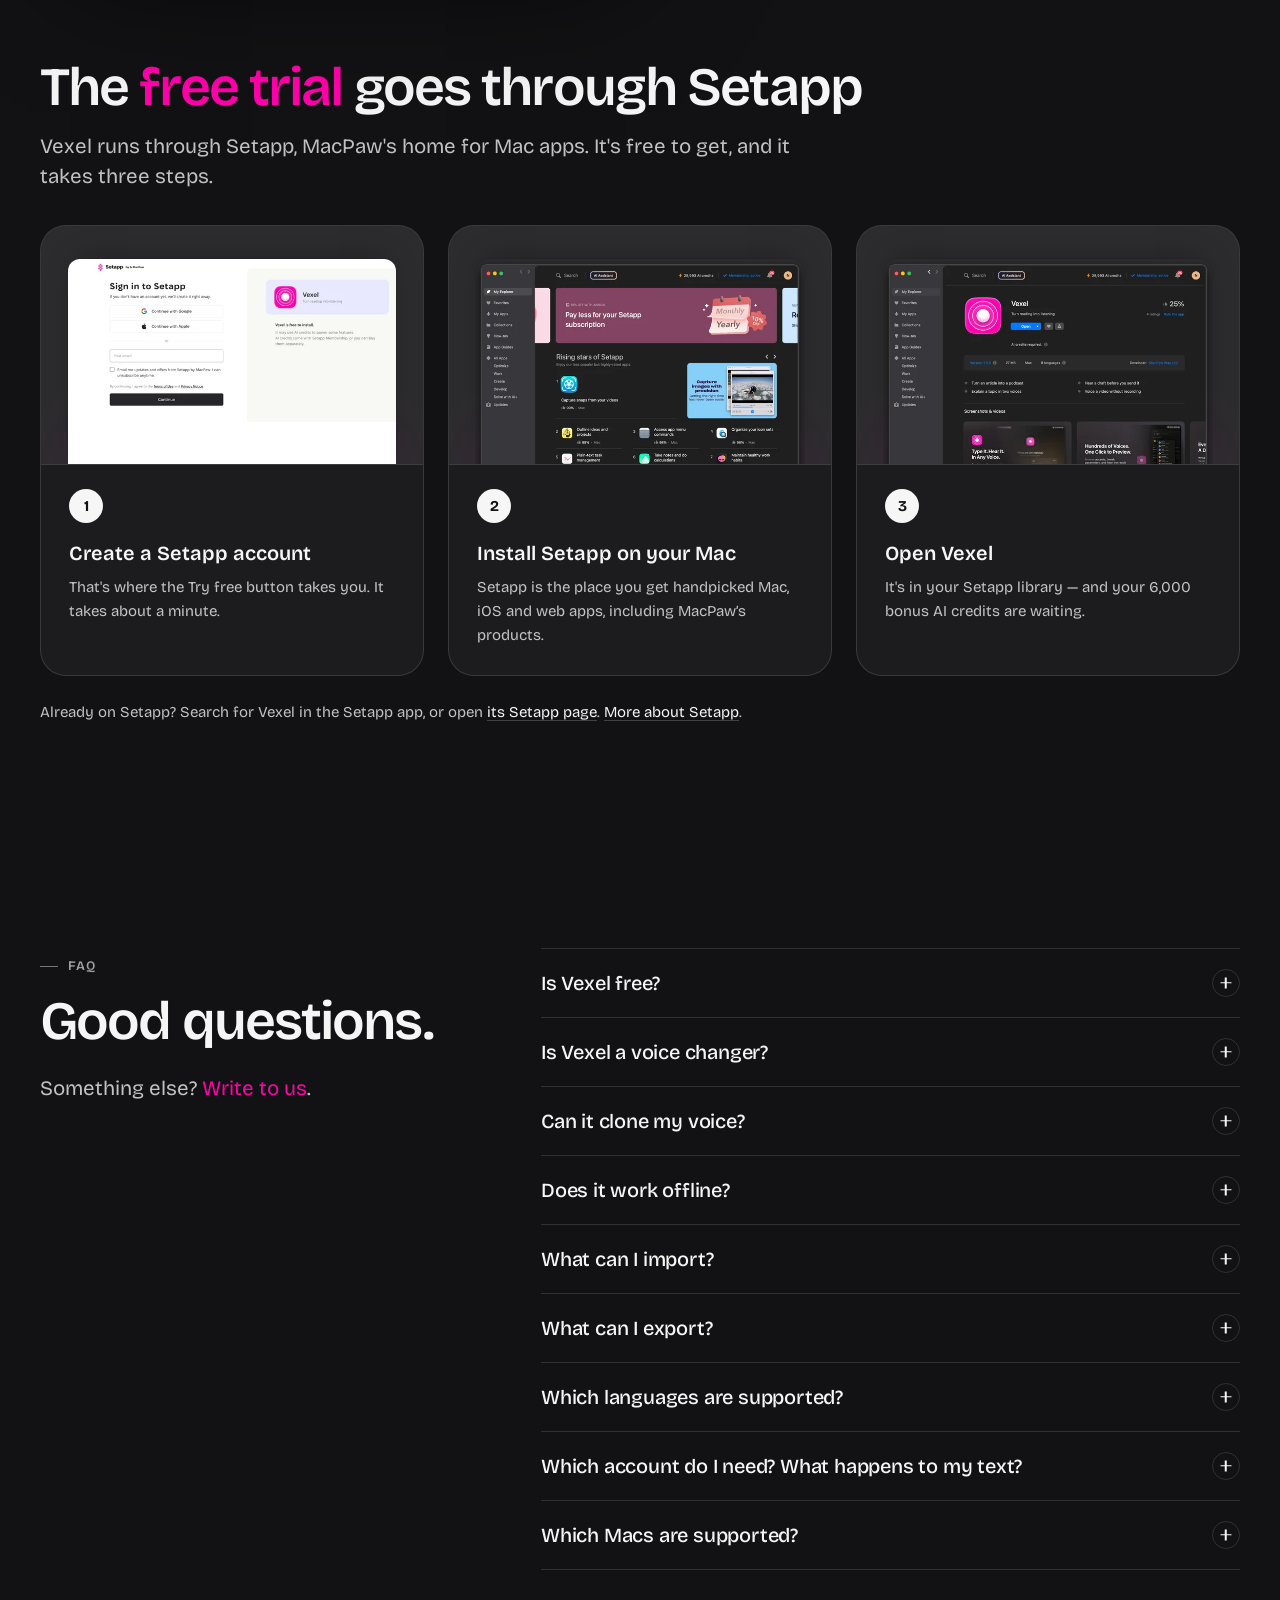
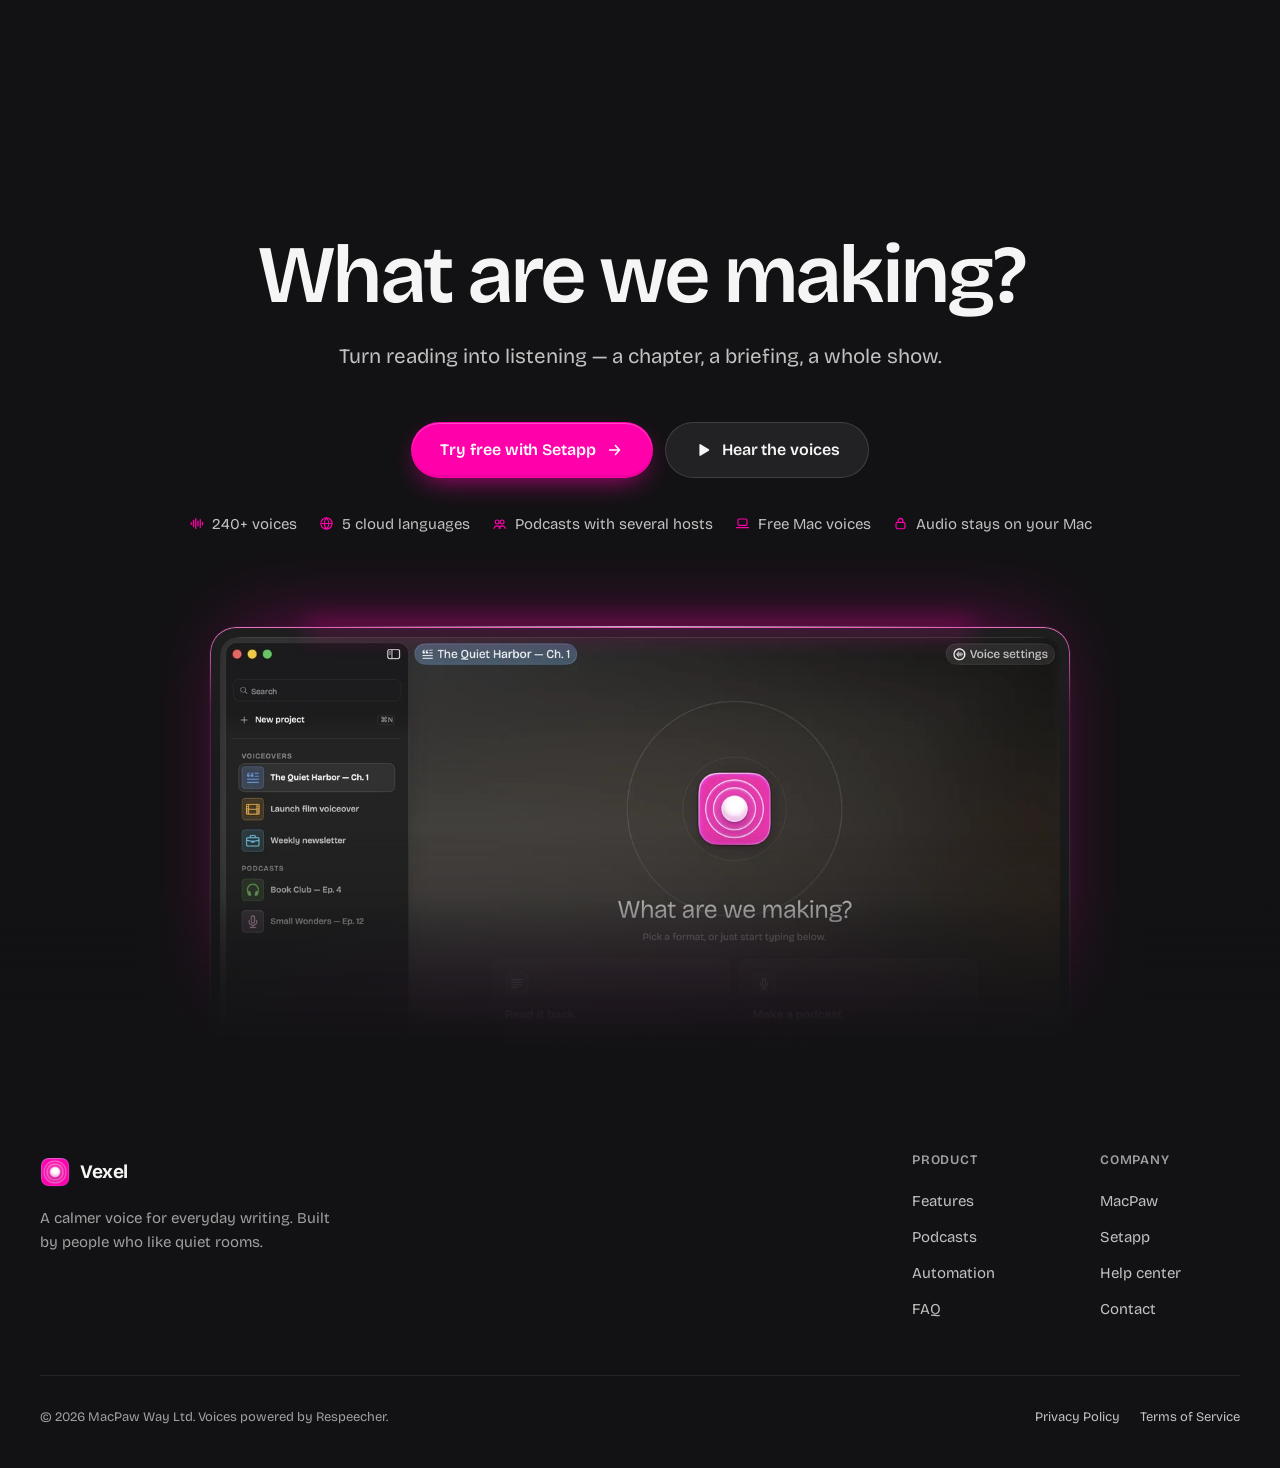
==== commit 1ace8380: "copy: the free trial goes through Setapp; new step 2 text Co-Authored-By: Claude Opus 5.5 <noreply@a" ====
--- a/index.html
+++ b/index.html
@@ -34,7 +34,7 @@
   <link rel="preload" href="assets/fonts/bricolage-regular.woff2" as="font" type="font/woff2" crossorigin>
   <link rel="preload" as="image" media="(max-width: 599.98px)" href="assets/shots/hero-podcast-m-720.webp" imagesrcset="assets/shots/hero-podcast-m-720.webp 720w, assets/shots/hero-podcast-m-1080.webp 1080w" imagesizes="94vw" fetchpriority="high">
   <link rel="preload" as="image" media="(min-width: 600px)" href="assets/shots/hero-podcast-1200.webp" imagesrcset="assets/shots/hero-podcast-1200.webp 1200w, assets/shots/hero-podcast-1800.webp 1800w, assets/shots/hero-podcast-2560.webp 2560w" imagesizes="(min-width: 1536px) 1056px, (min-width: 1280px) 960px, (min-width: 768px) 78vw, 94vw" fetchpriority="high">
-  <link rel="stylesheet" href="assets/styles.css?v=202609301919">
+  <link rel="stylesheet" href="assets/styles.css?v=202609301941">
   <script>
     // Theme + js flag before paint (no flash). Storage may be blocked — fail quietly.
     (function () {
@@ -750,7 +750,7 @@
 
         <div class="trial reveal" aria-labelledby="trial-title">
           <div class="trial__head">
-            <h3 class="h2" id="trial-title">Get it free through <span class="accent">Setapp</span></h3>
+            <h3 class="h2" id="trial-title">The <span class="accent">free trial</span> goes through Setapp</h3>
             <p class="lead">Vexel runs through Setapp, MacPaw's home for Mac apps. It's free to get, and it takes three steps.</p>
           </div>
           <ol class="trial__steps" role="list">
@@ -760,7 +760,7 @@
             </li>
             <li class="tstep">
               <div class="tstep__vis"><img src="assets/shots/setapp-app-640.webp" srcset="assets/shots/setapp-app-640.webp 640w, assets/shots/setapp-app-1200.webp 1200w" sizes="(min-width: 768px) 30vw, 92vw" alt="The Setapp app on a Mac, showing the app library" loading="lazy" decoding="async"></div>
-              <span class="tstep__n">2</span><h4>Install Setapp on your Mac</h4><p>One small app that installs and updates everything else.</p>
+              <span class="tstep__n">2</span><h4>Install Setapp on your Mac</h4><p>Setapp is the place you get handpicked Mac, iOS and web apps, including MacPaw’s products.</p>
             </li>
             <li class="tstep">
               <div class="tstep__vis"><img src="assets/shots/setapp-vexel-640.webp" srcset="assets/shots/setapp-vexel-640.webp 640w, assets/shots/setapp-vexel-1200.webp 1200w" sizes="(min-width: 768px) 30vw, 92vw" alt="Vexel’s page inside the Setapp app with the Open button" loading="lazy" decoding="async"></div>
@@ -841,6 +841,6 @@
     </div>
   </footer>
 
-  <script src="assets/main.js?v=202609301919" defer></script>
+  <script src="assets/main.js?v=202609301941" defer></script>
 </body>
 </html>
--- a/assets/styles.css
+++ b/assets/styles.css
@@ -1255,3 +1255,4 @@
 .js .chapter__num { clip-path: inset(-40% 100% -40% -40%); }
 .js .chapter.is-drawn .chapter__num { clip-path: inset(-40% -40% -40% -40%); transition: clip-path 1.4s var(--ease), color 1.2s var(--ease) 1s, filter 1.2s var(--ease); }
 .chapter.is-active .chapter__num { text-shadow: none; filter: drop-shadow(0 0 16px rgba(255,0,170,.6)); }
+.trial__head { max-width: 980px; } .trial__head .lead { max-width: 760px; }
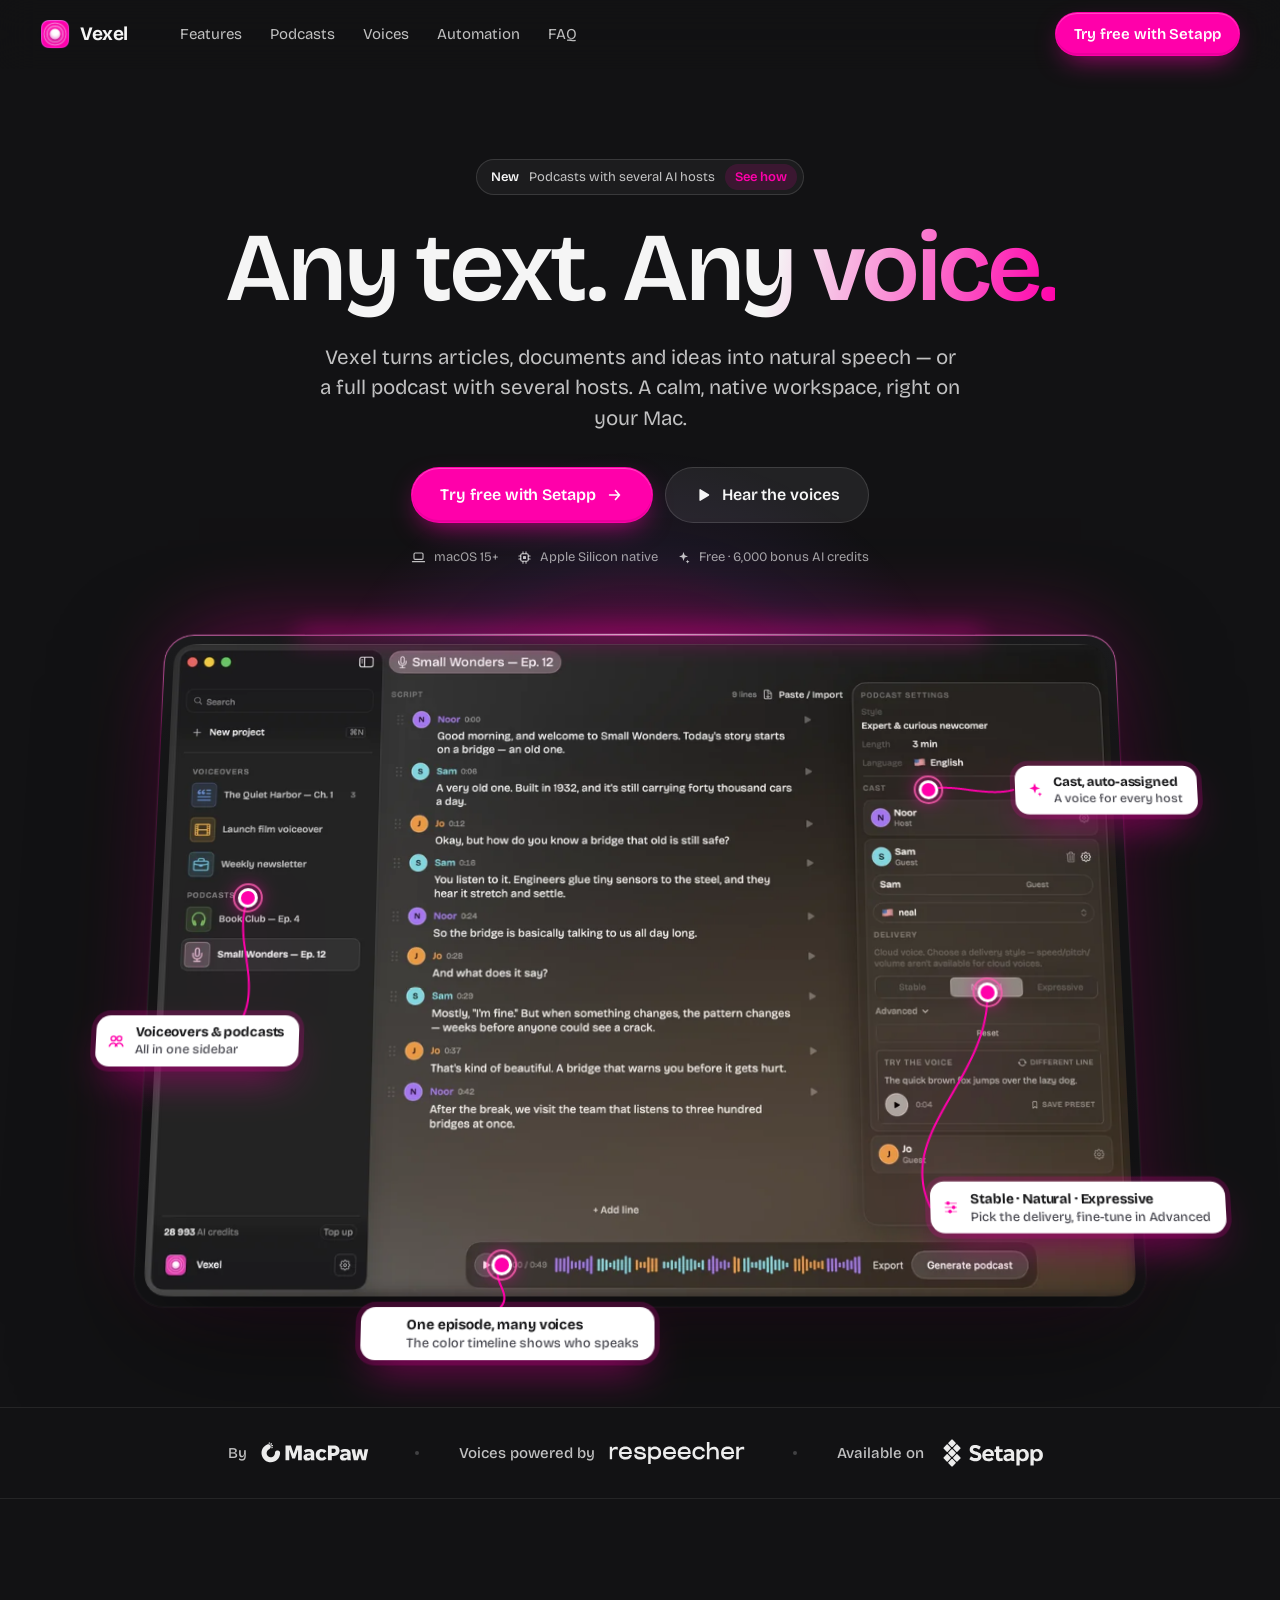
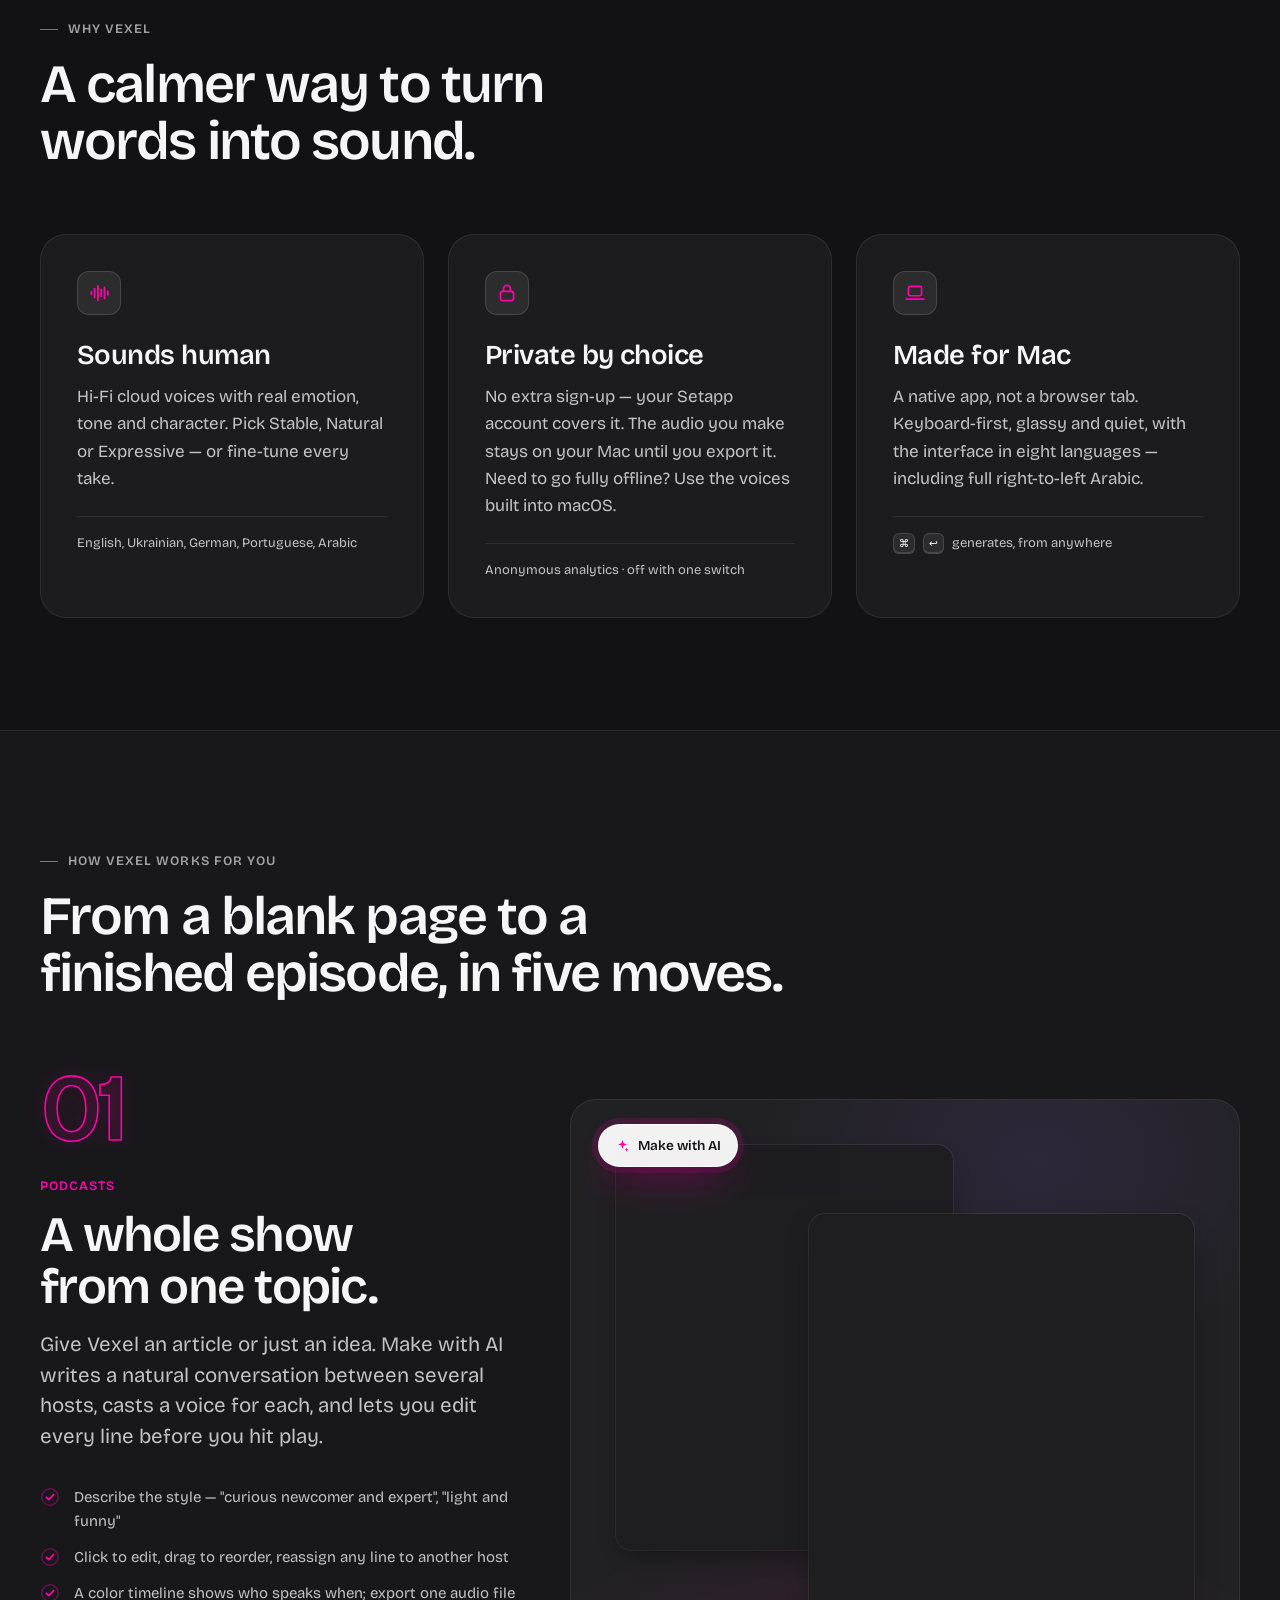
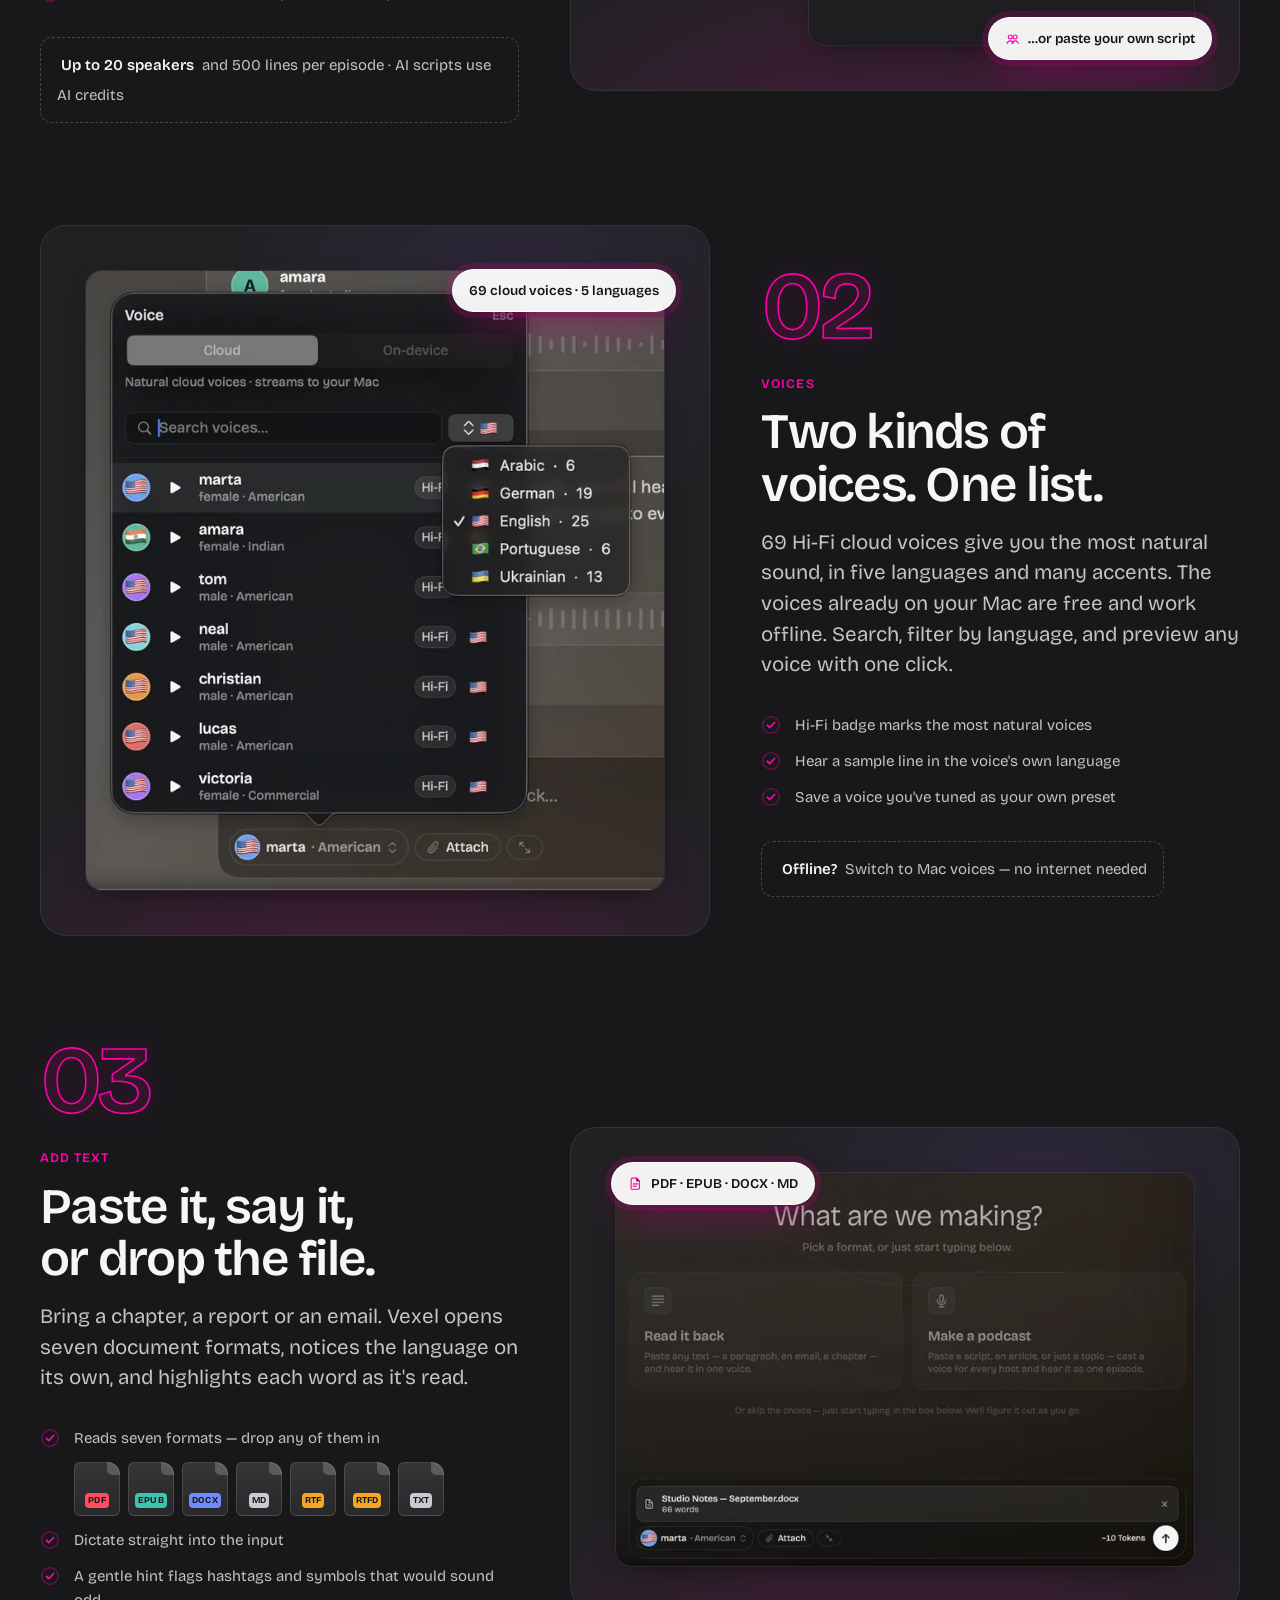
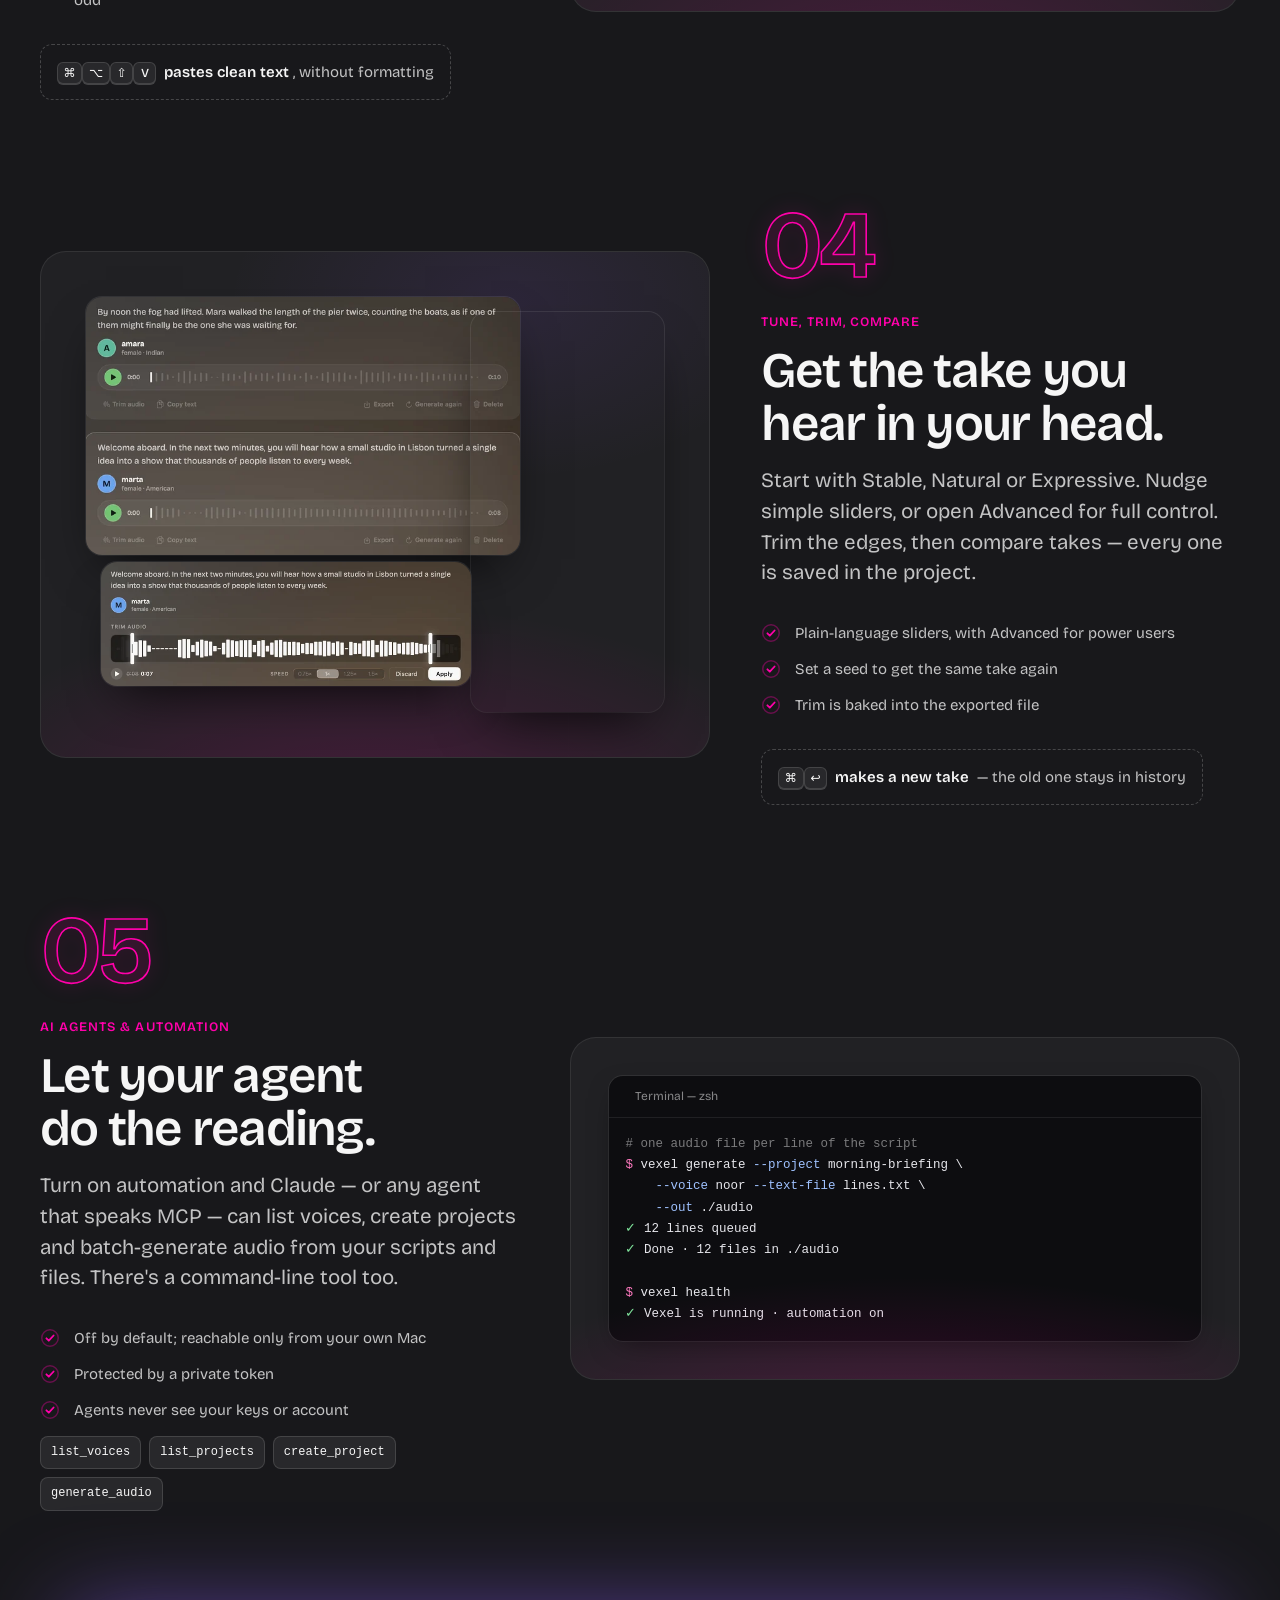
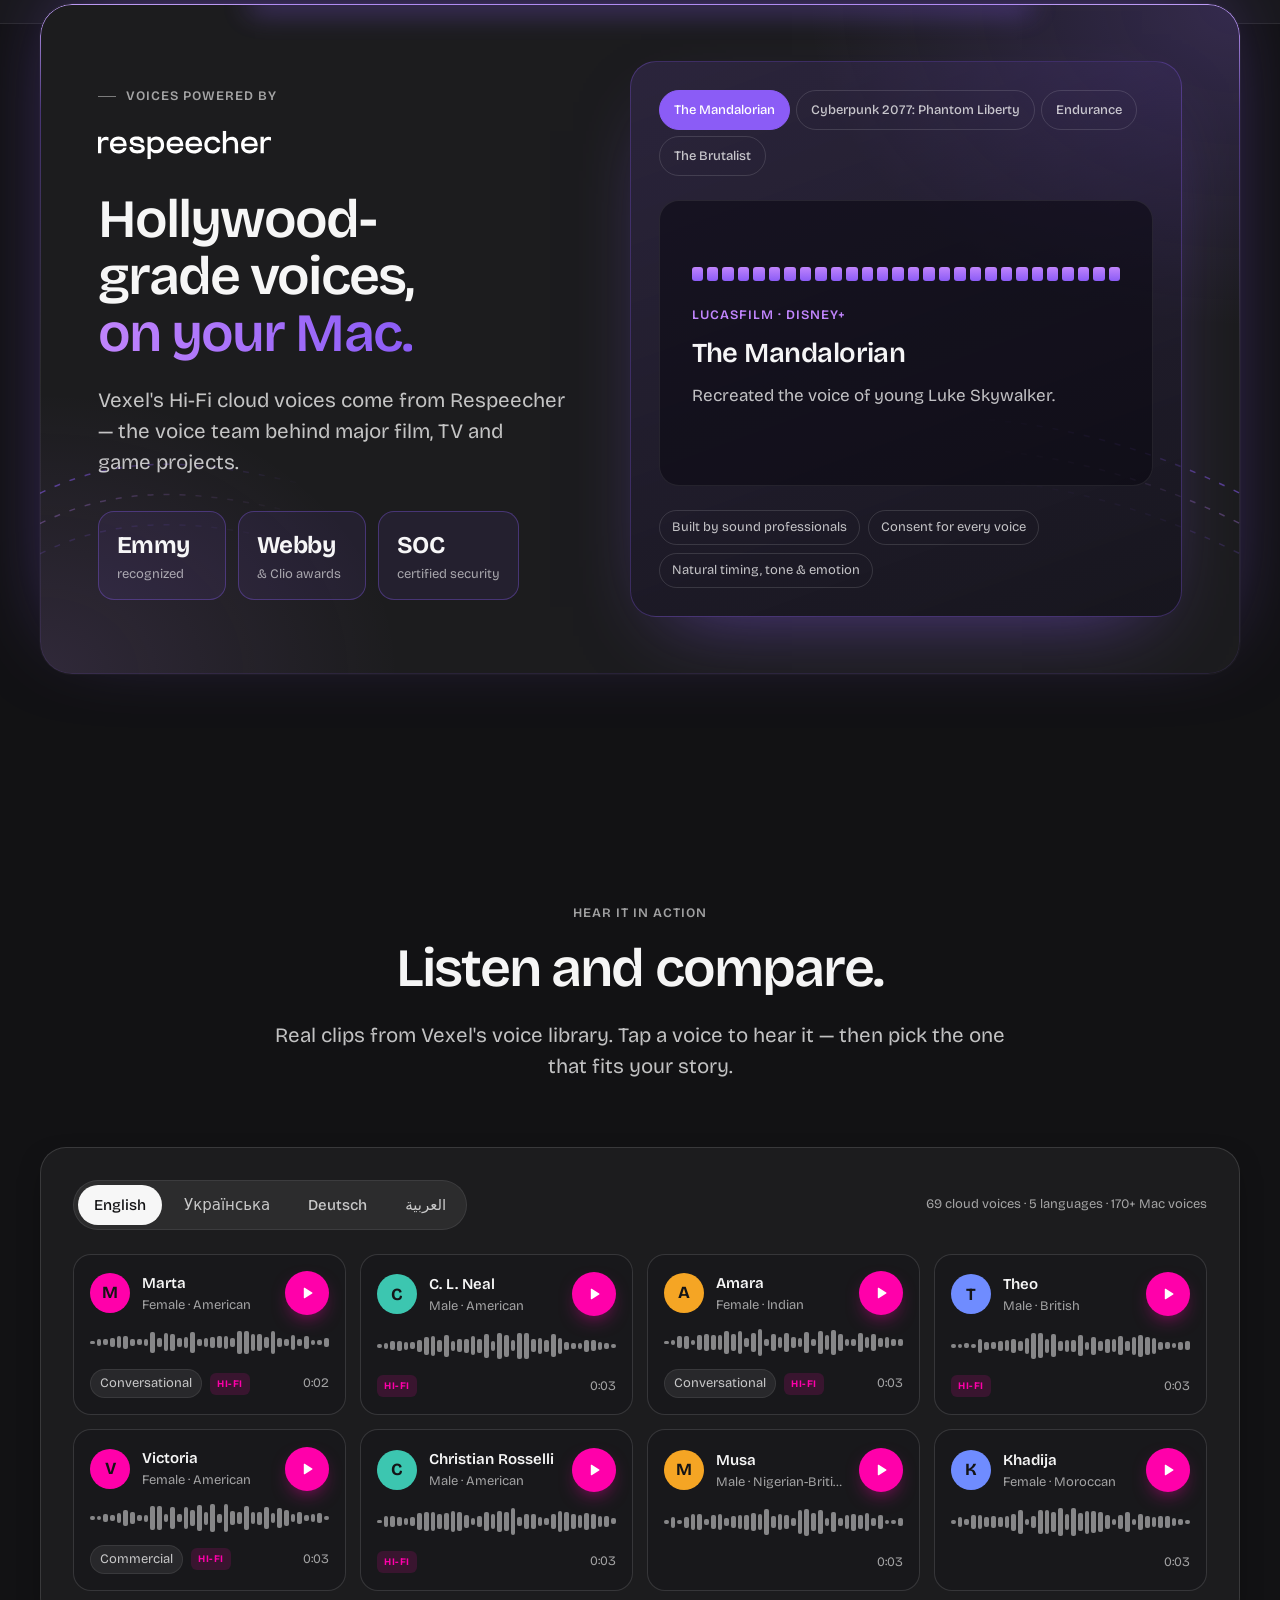
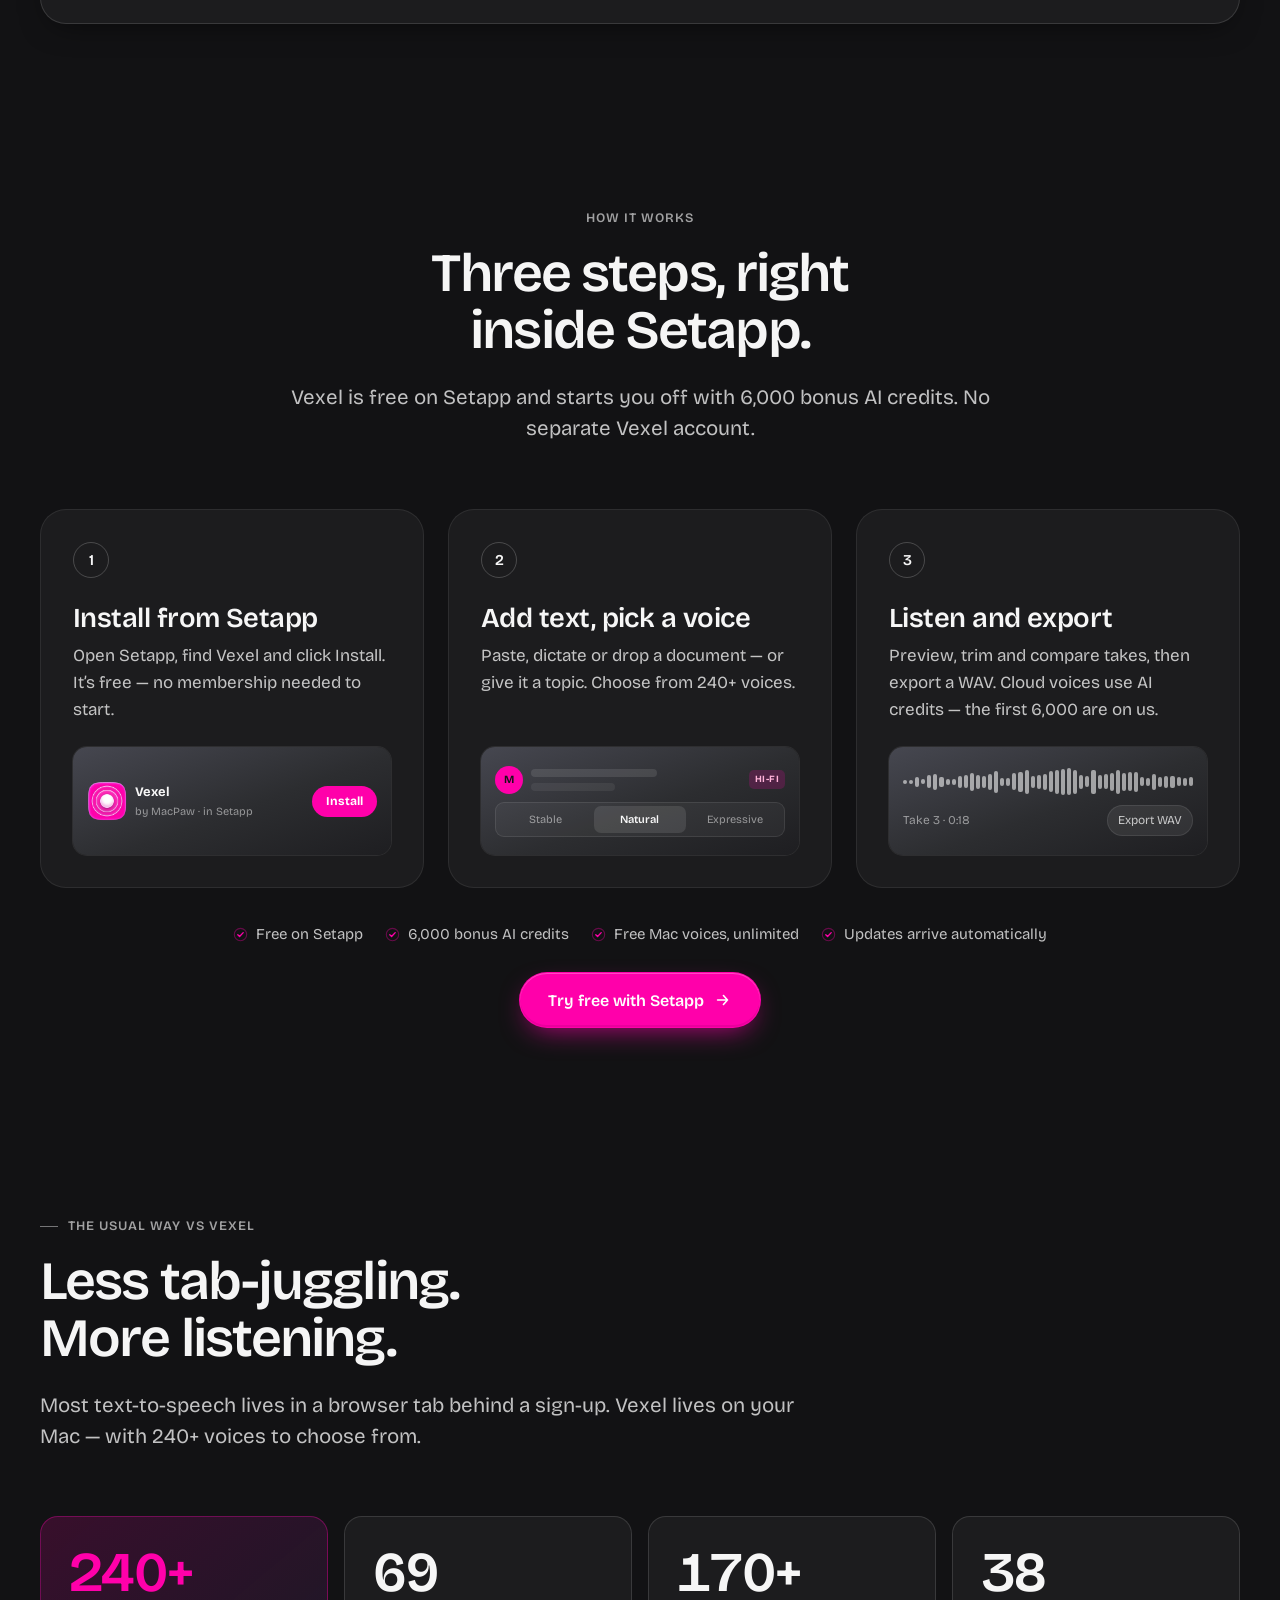
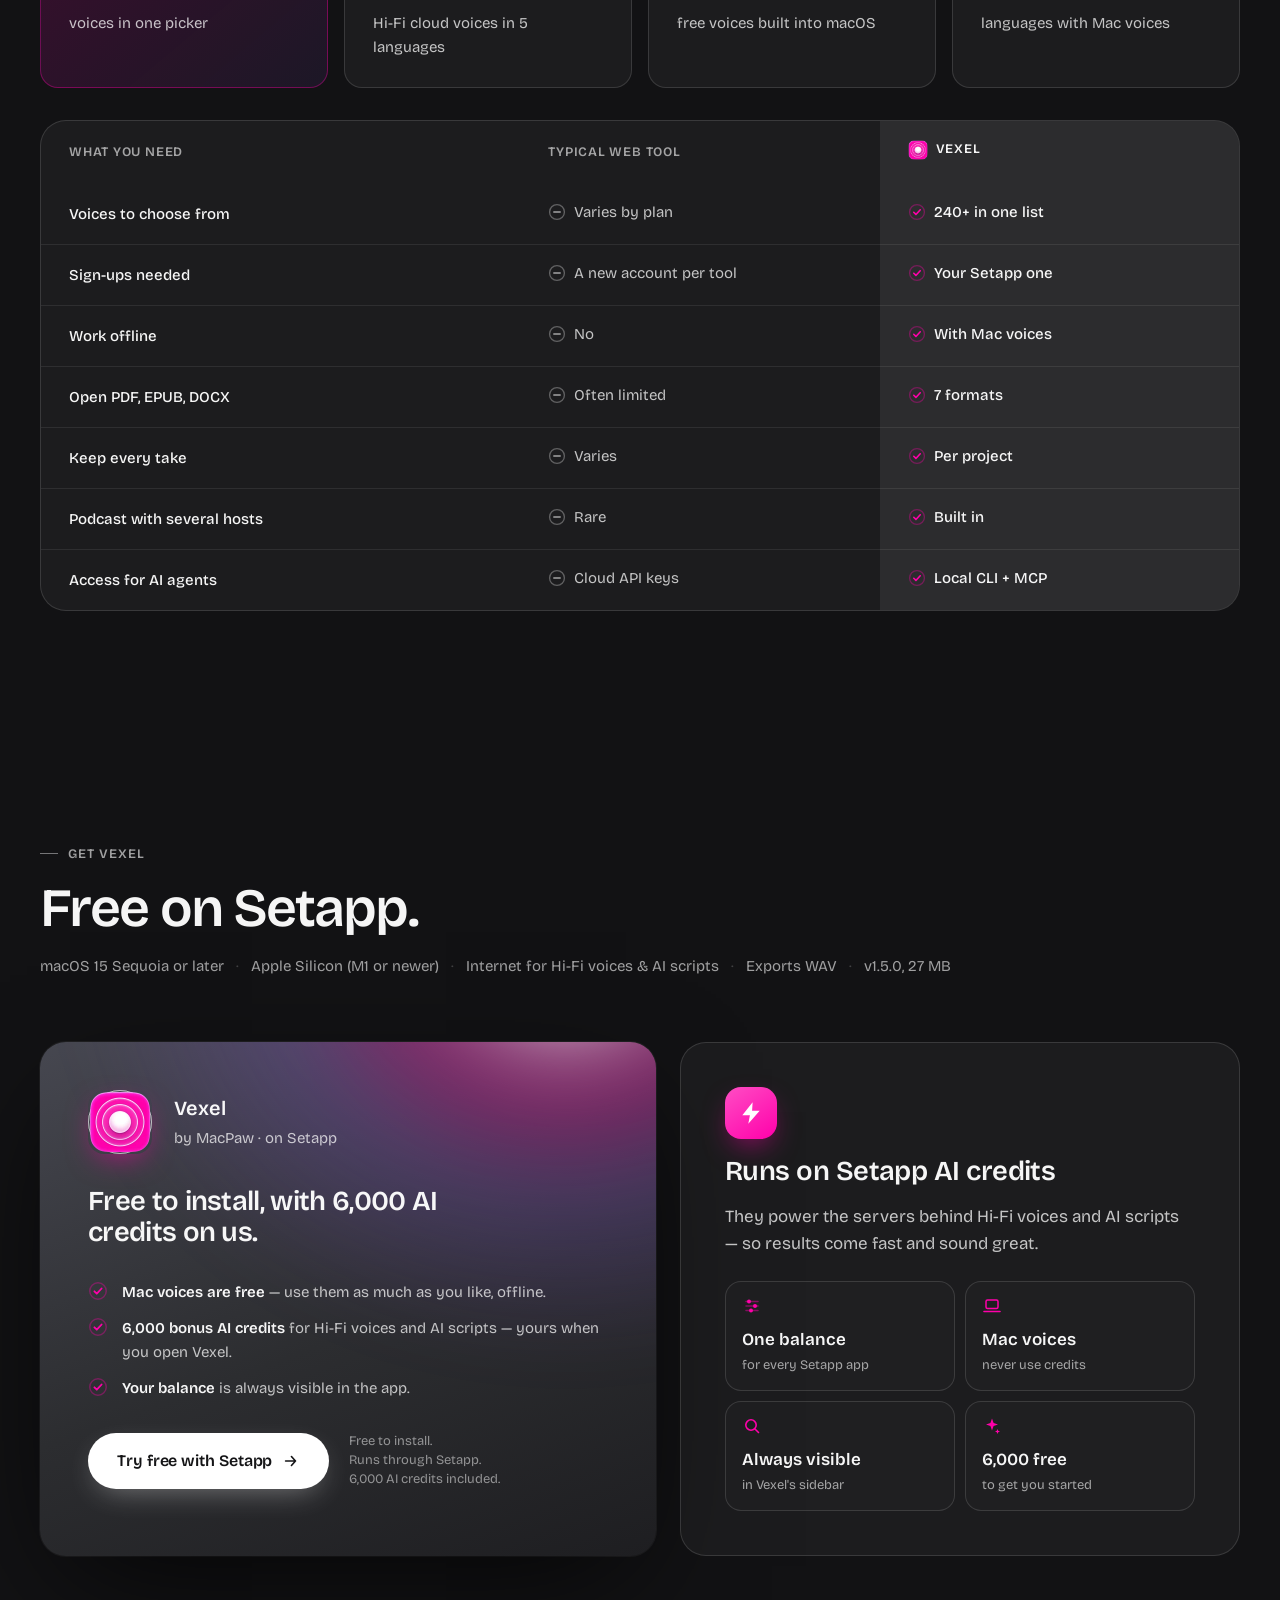
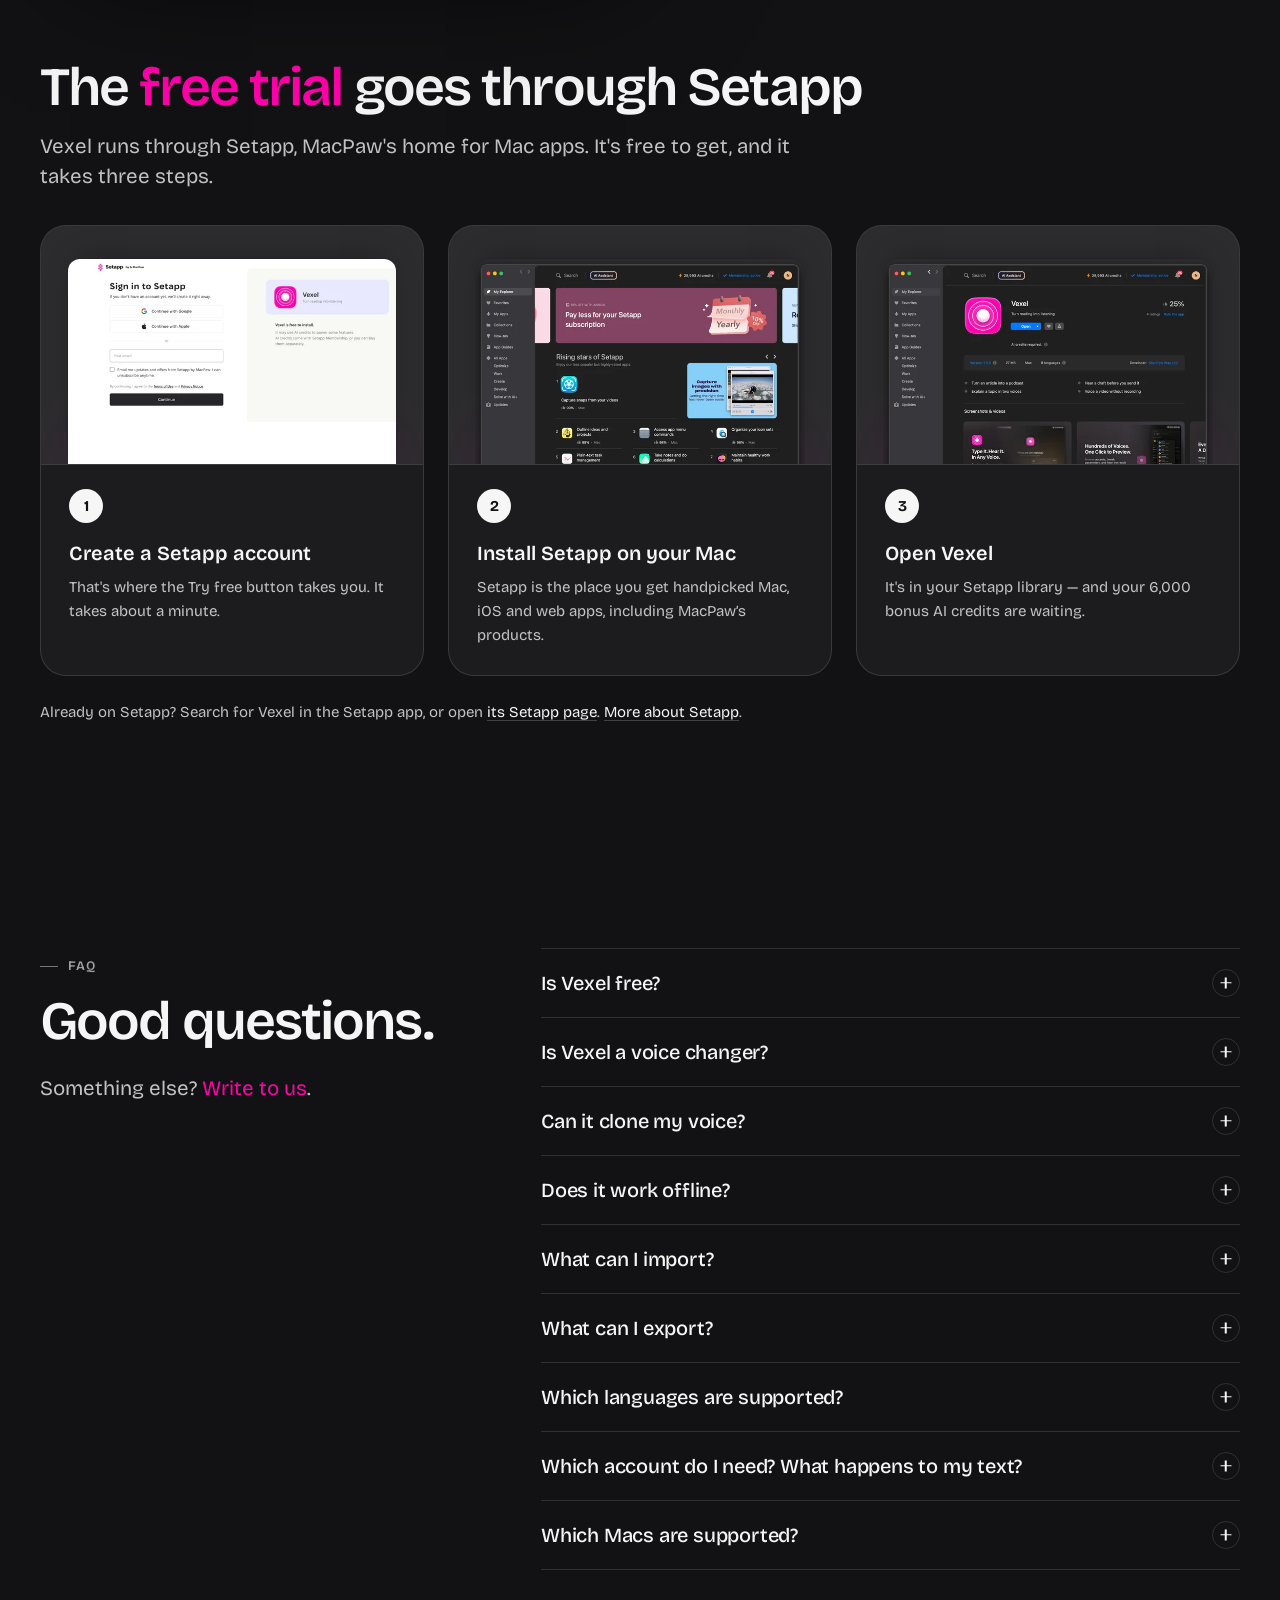
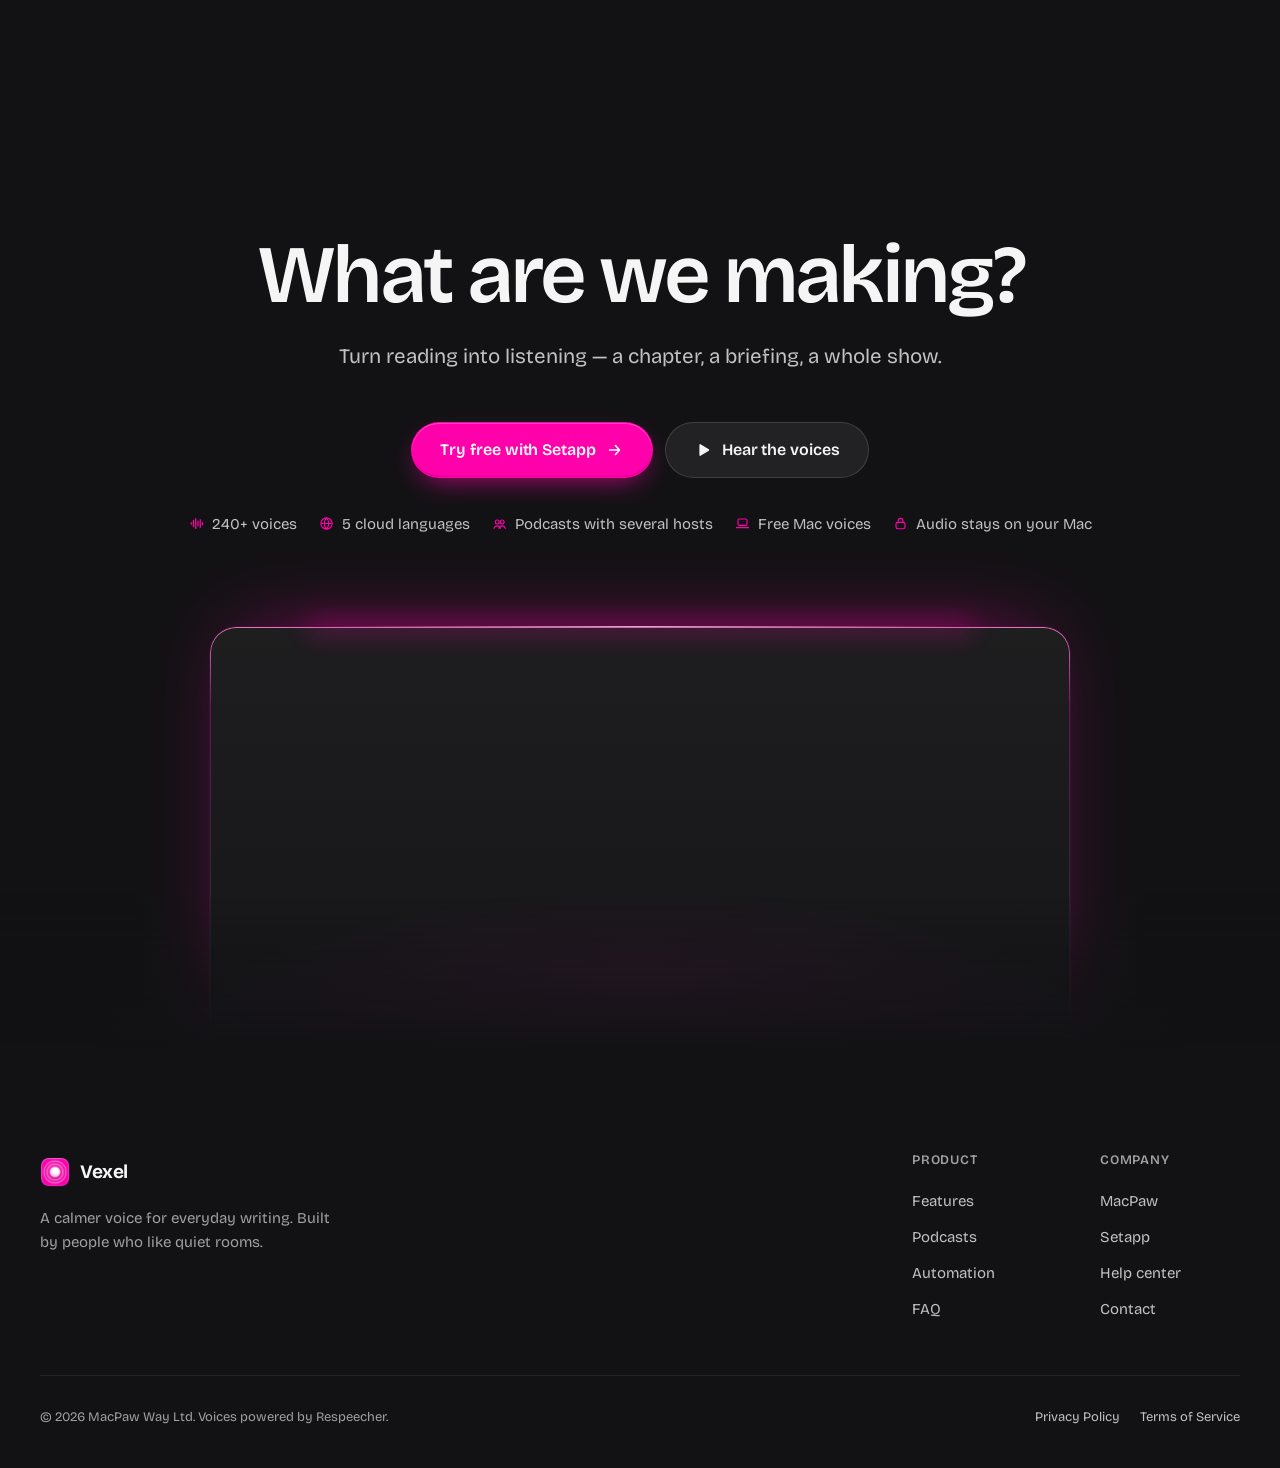
==== commit e18c50c0: "feat: new Open Graph image (pulse rings, tilted app window, free on Setapp) Source is og-source.html" ====
--- a/index.html
+++ b/index.html
@@ -15,14 +15,14 @@
   <meta property="og:title" content="Vexel — Any text. Any voice.">
   <meta property="og:description" content="Turn reading into listening. Natural speech and multi-host podcasts from any text, right on your Mac.">
   <meta property="og:url" content="https://vexel.app/">
-  <meta property="og:image" content="https://vexel.app/assets/img/og.png"><!-- TODO(copy): absolute URL on final domain -->
+  <meta property="og:image" content="https://vexel.app/assets/img/og.jpg"><!-- TODO(copy): absolute URL on final domain -->
   <meta property="og:image:width" content="1200">
   <meta property="og:image:height" content="630">
   <meta property="og:image:alt" content="Vexel app icon beside the headline Any text. Any voice.">
   <meta name="twitter:card" content="summary_large_image">
   <meta name="twitter:title" content="Vexel — Any text. Any voice.">
   <meta name="twitter:description" content="Turn reading into listening. Natural speech and multi-host podcasts from any text, right on your Mac.">
-  <meta name="twitter:image" content="https://vexel.app/assets/img/og.png">
+  <meta name="twitter:image" content="https://vexel.app/assets/img/og.jpg">
 
   <!-- Icons -->
   <link rel="icon" type="image/png" sizes="32x32" href="assets/img/favicon-32.png">
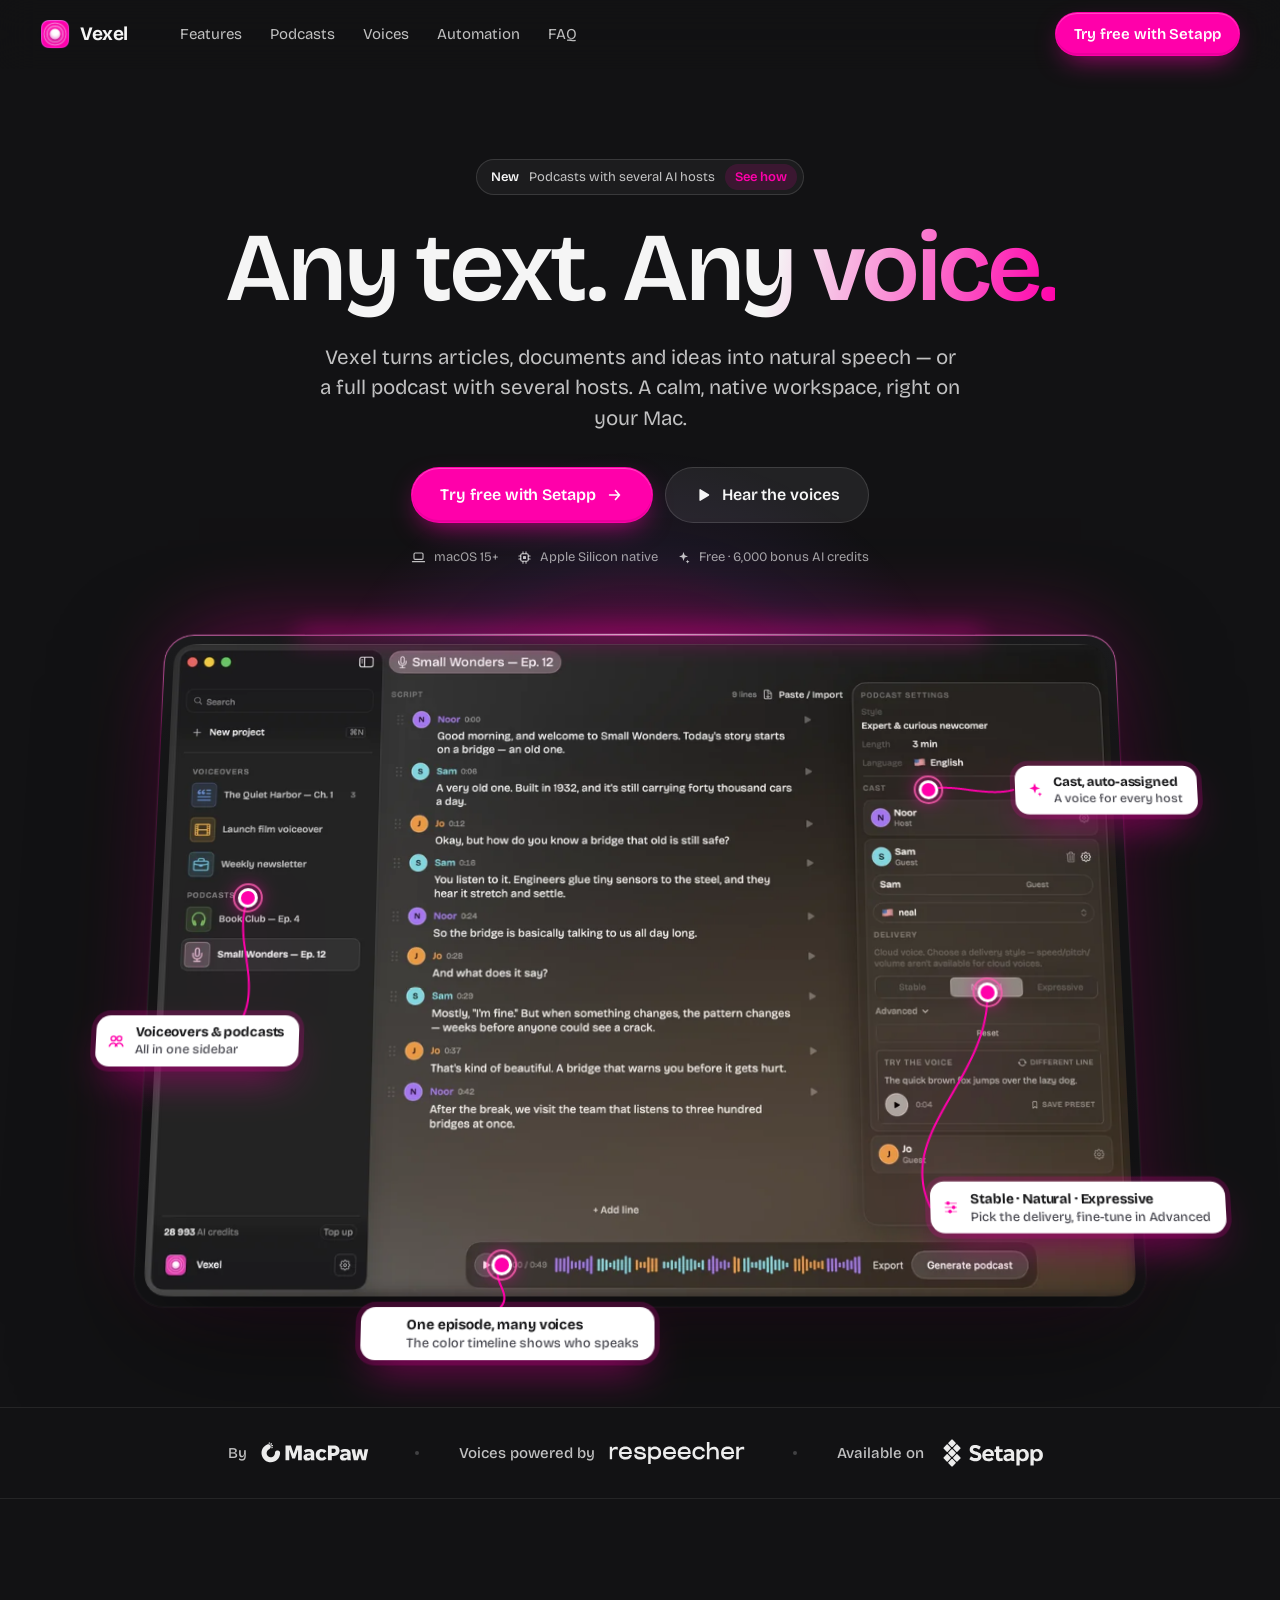
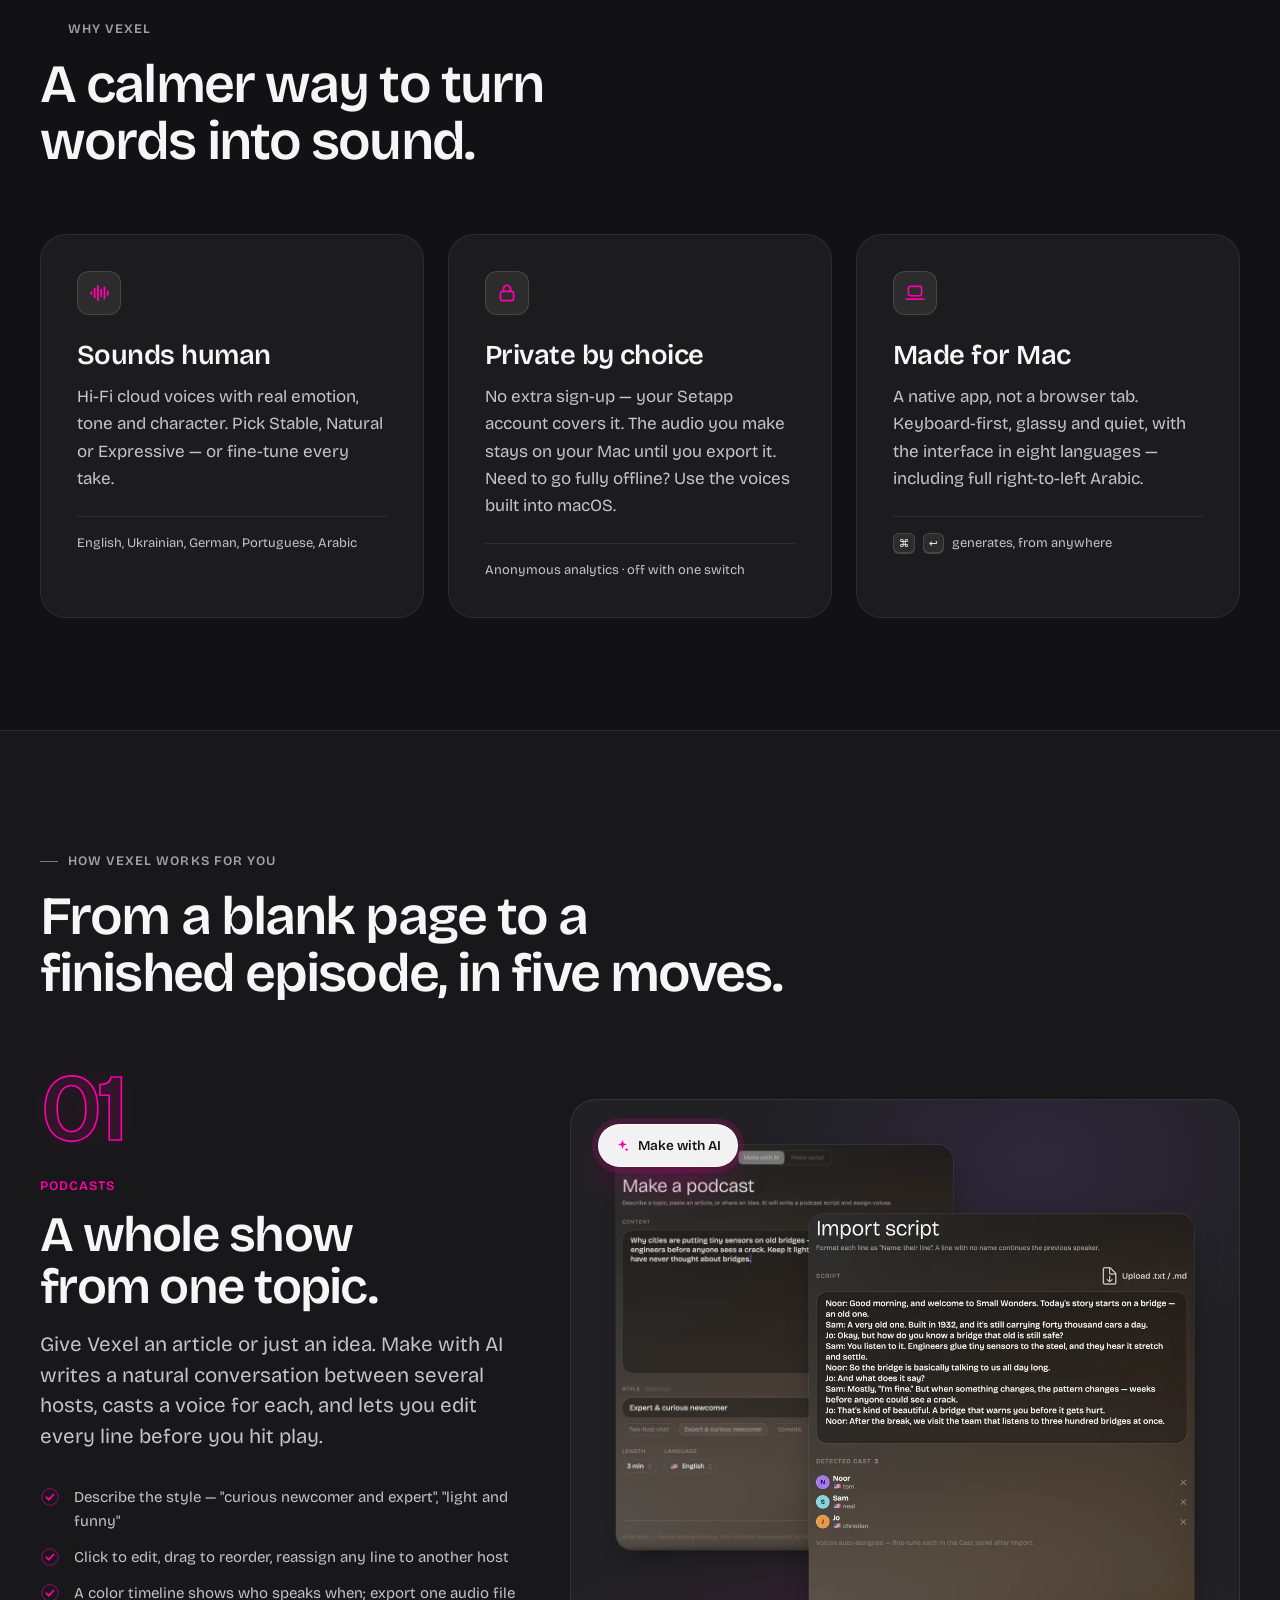
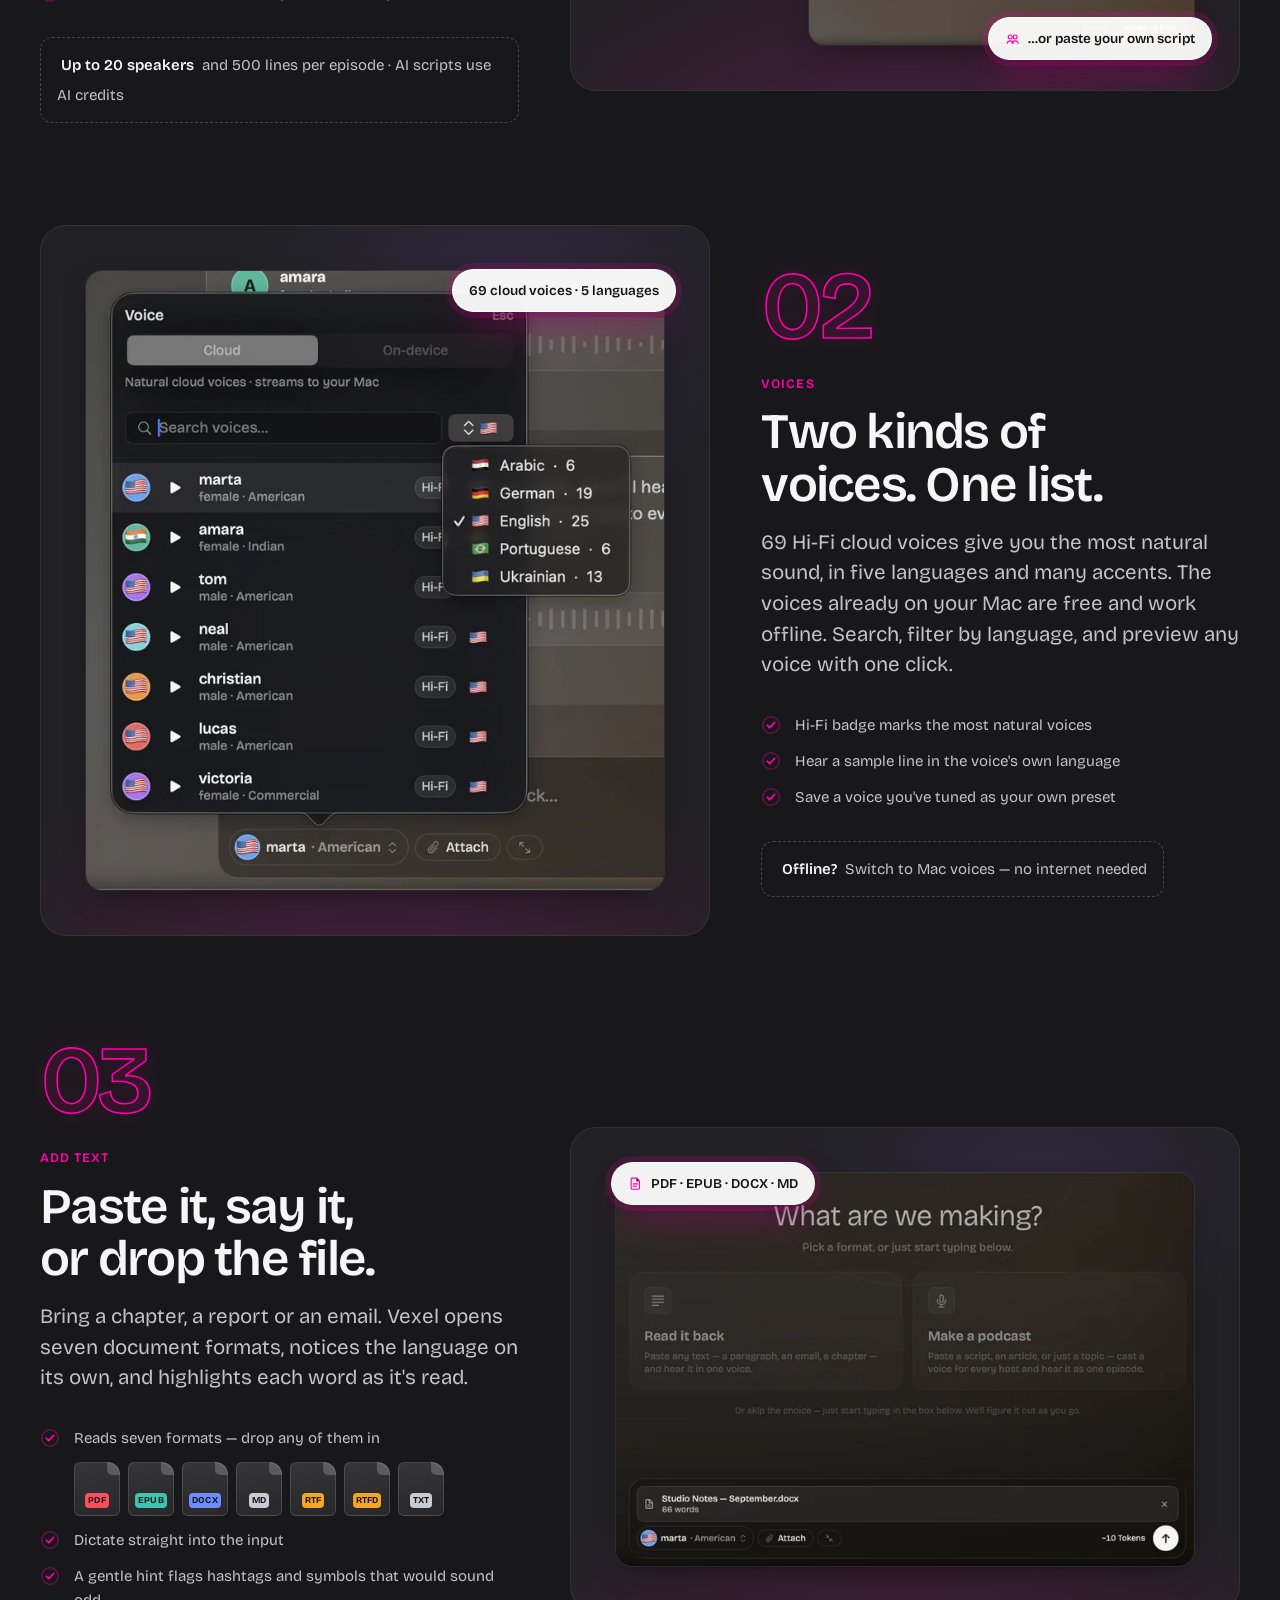
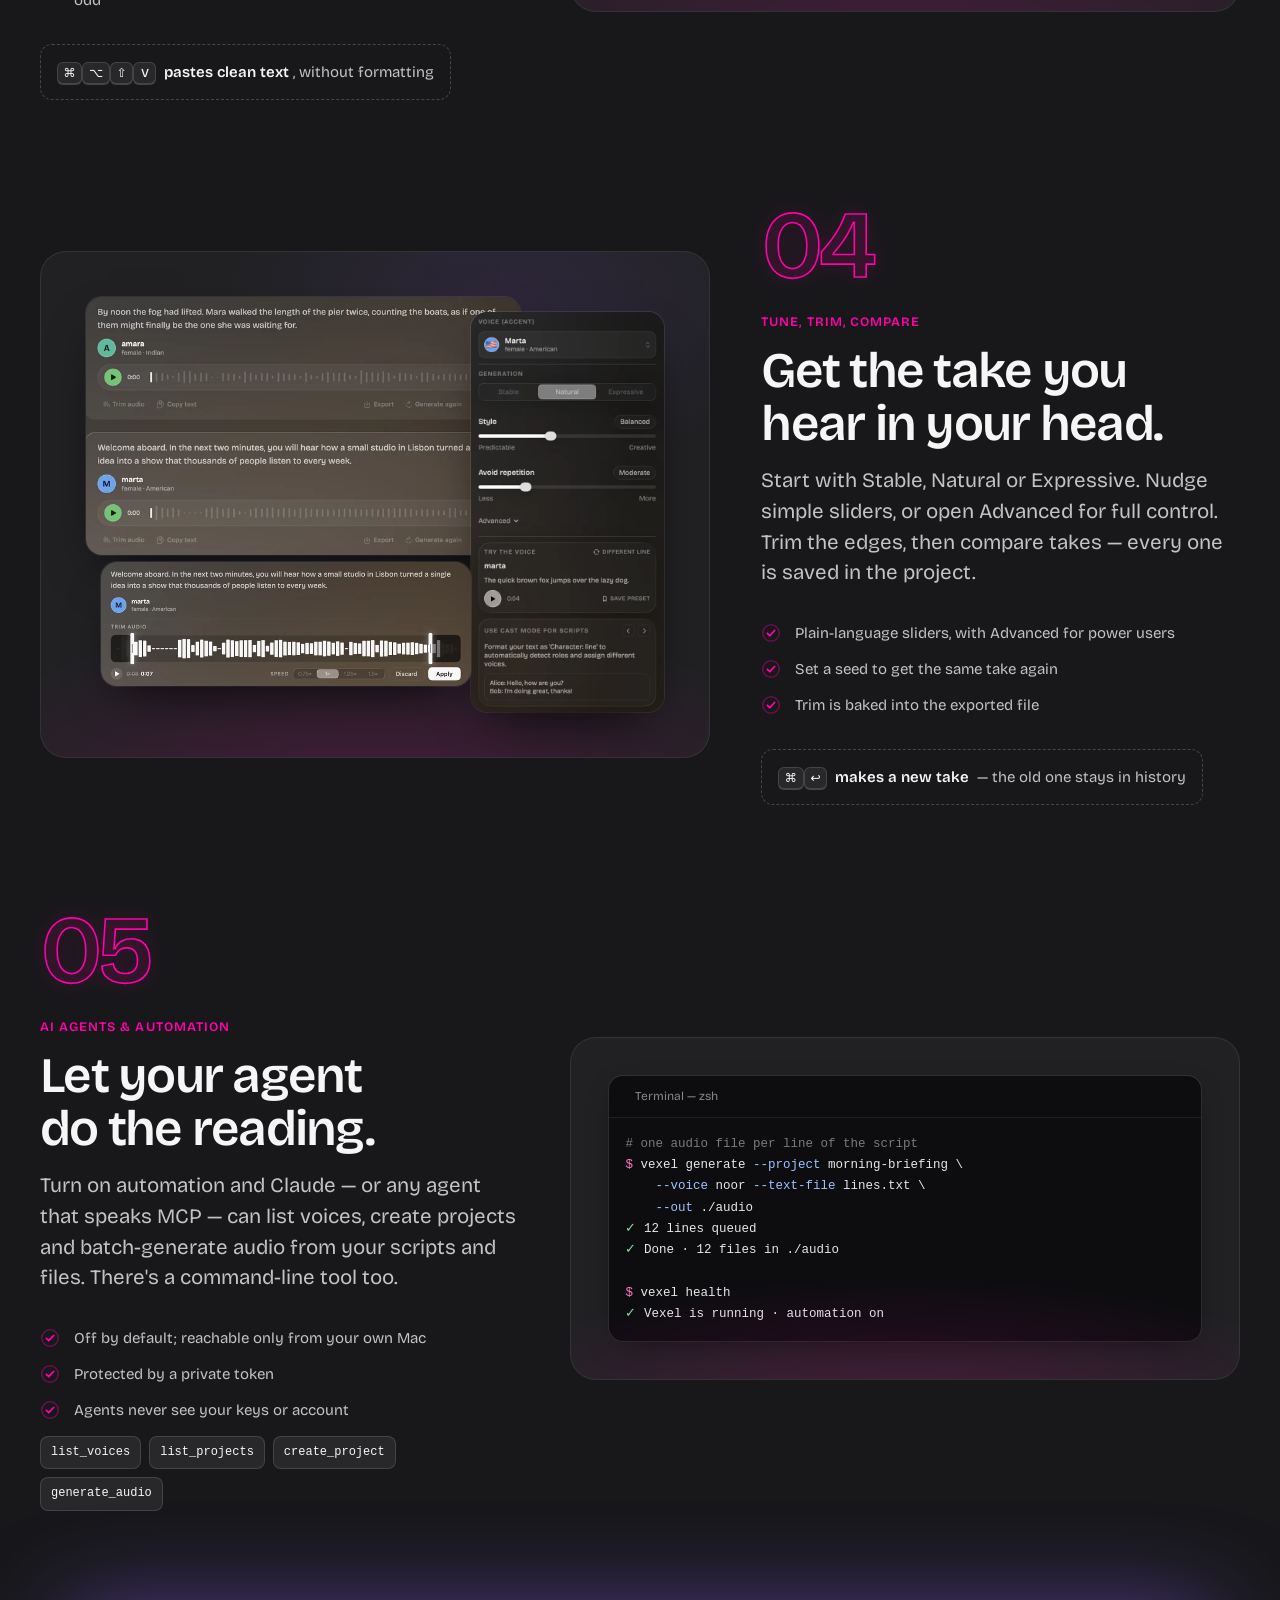
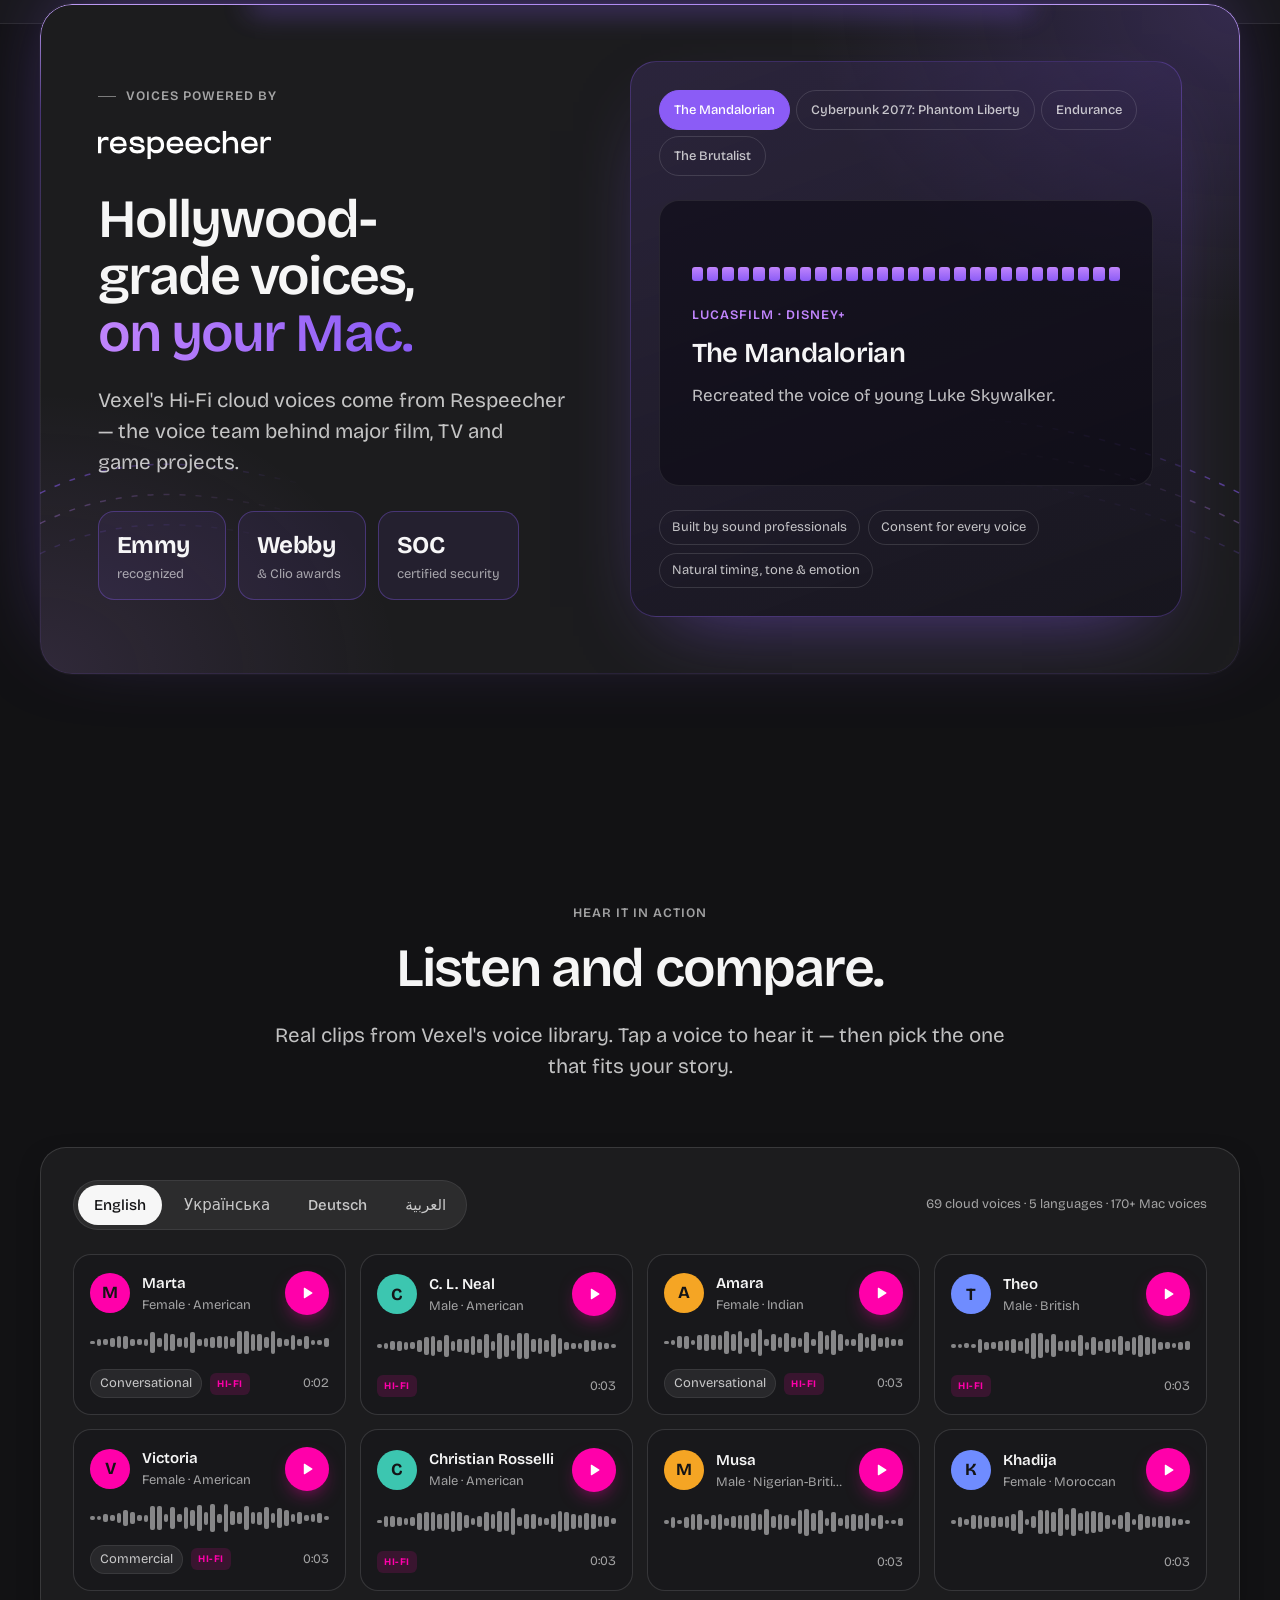
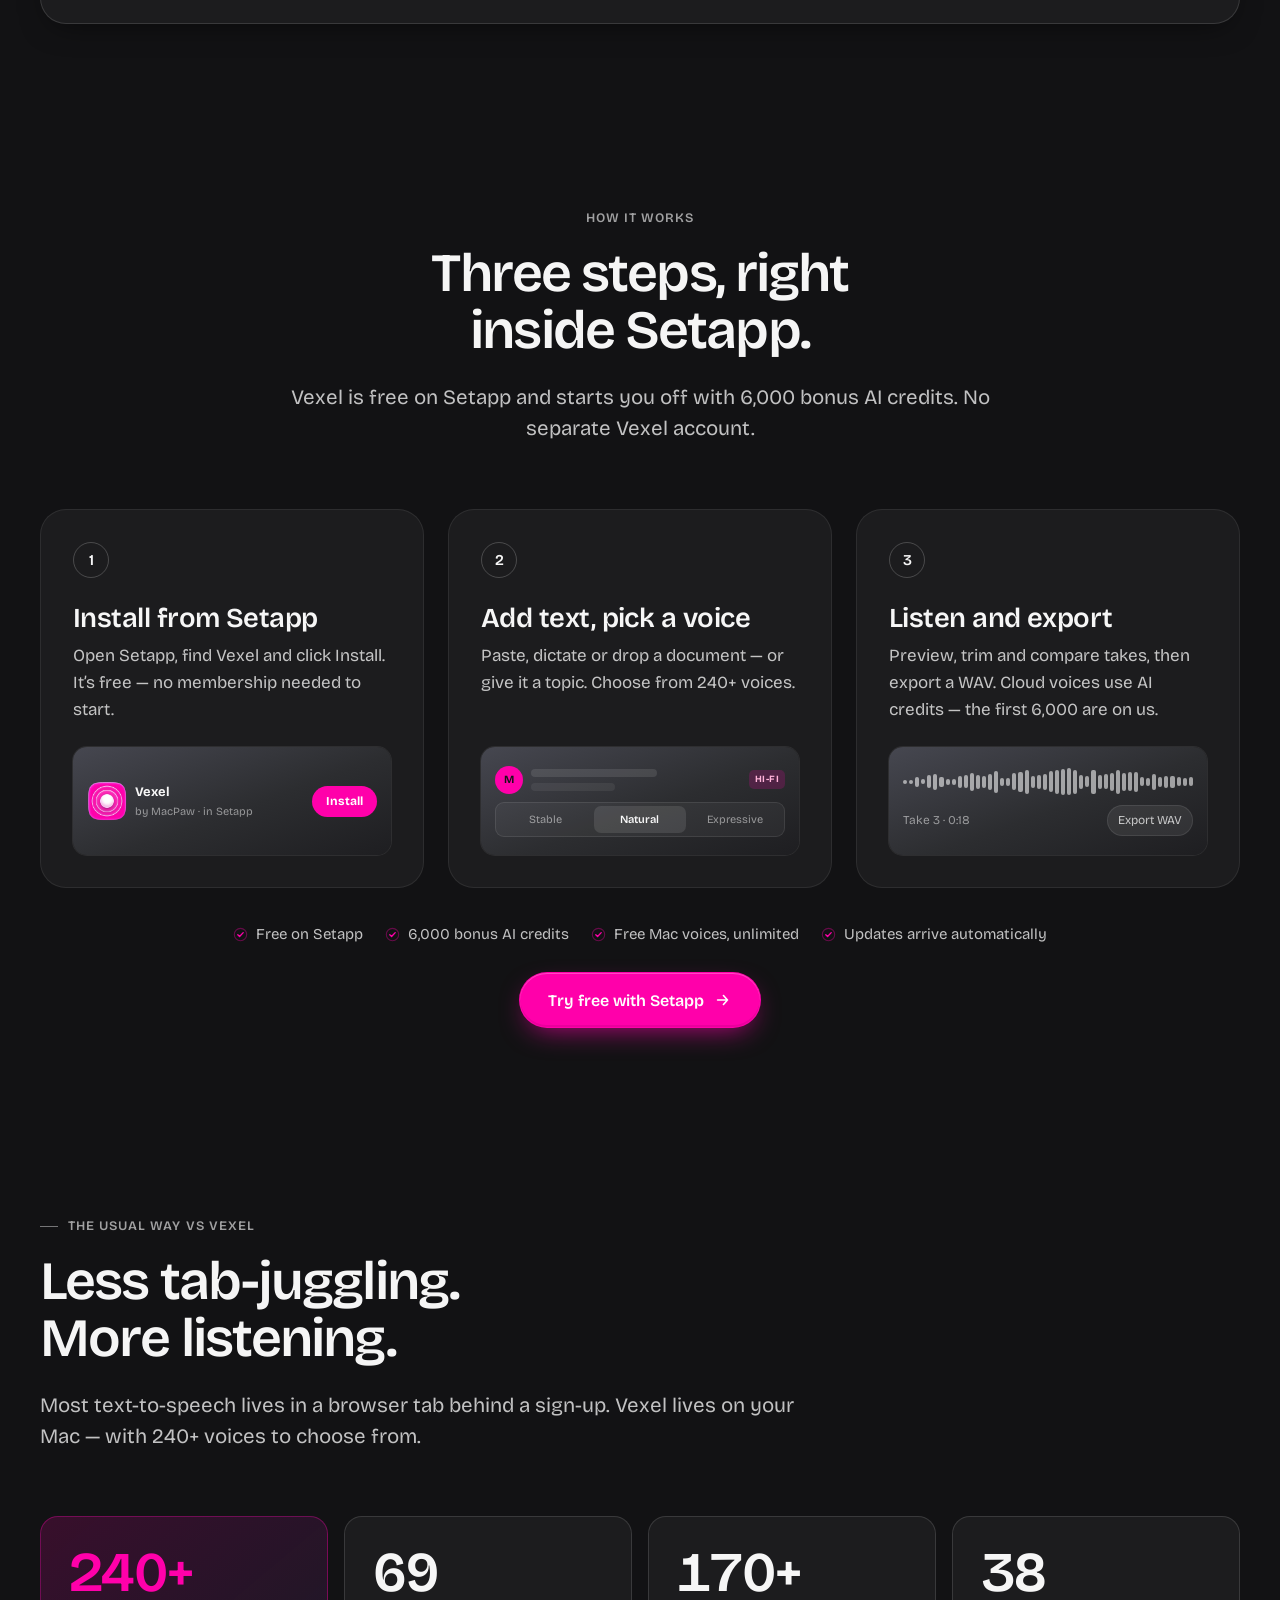
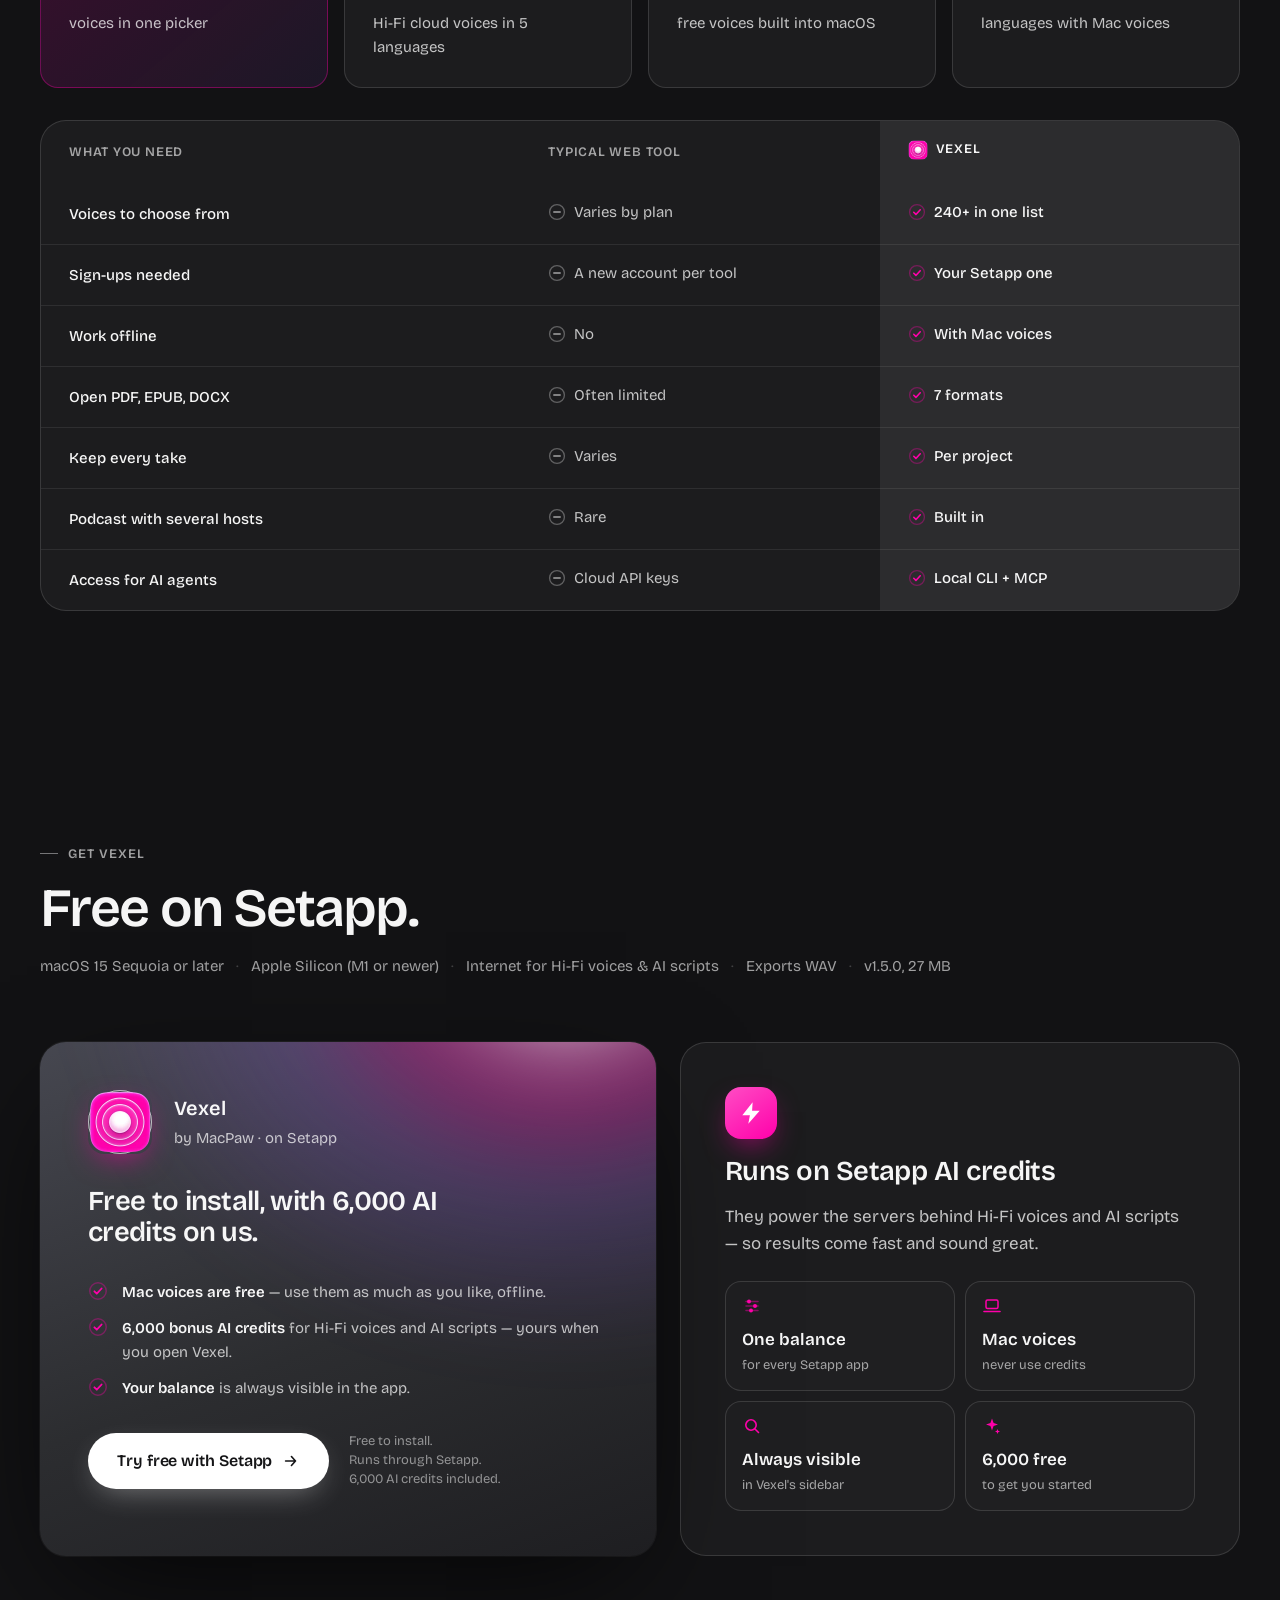
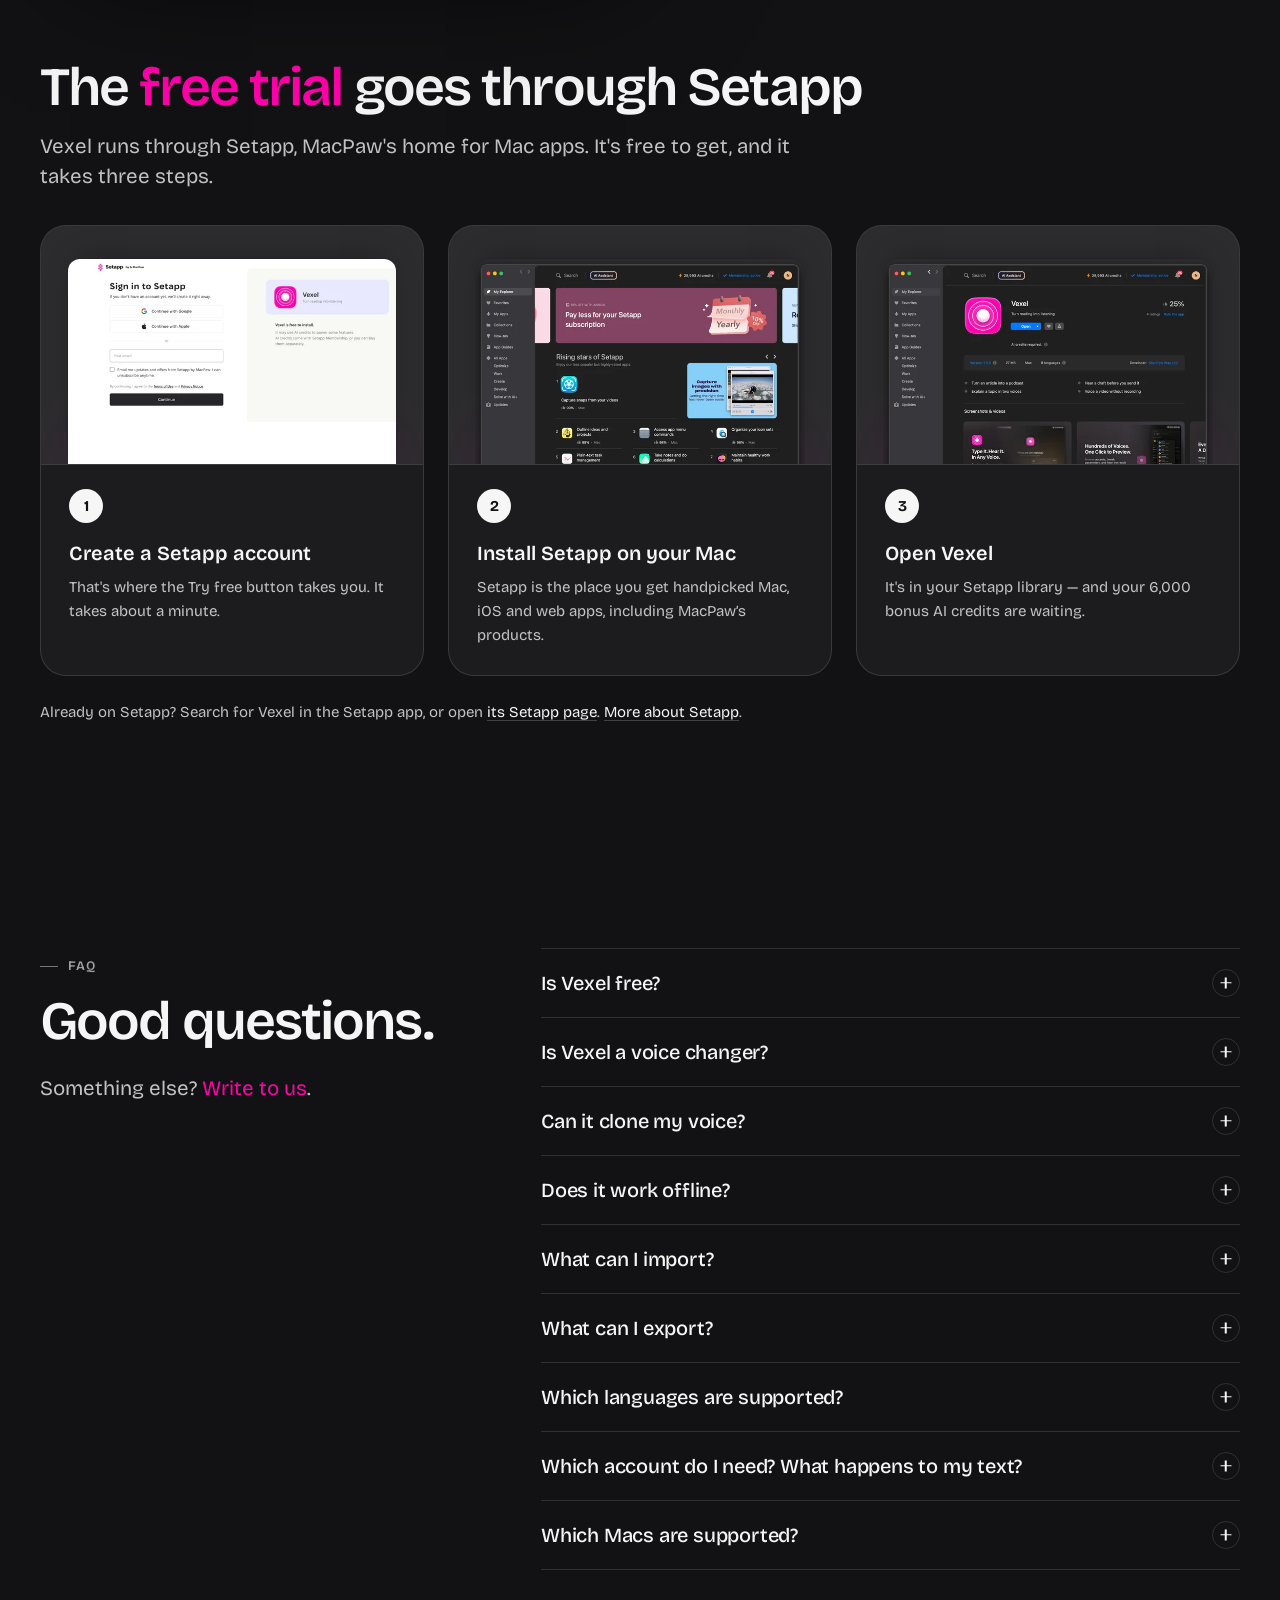
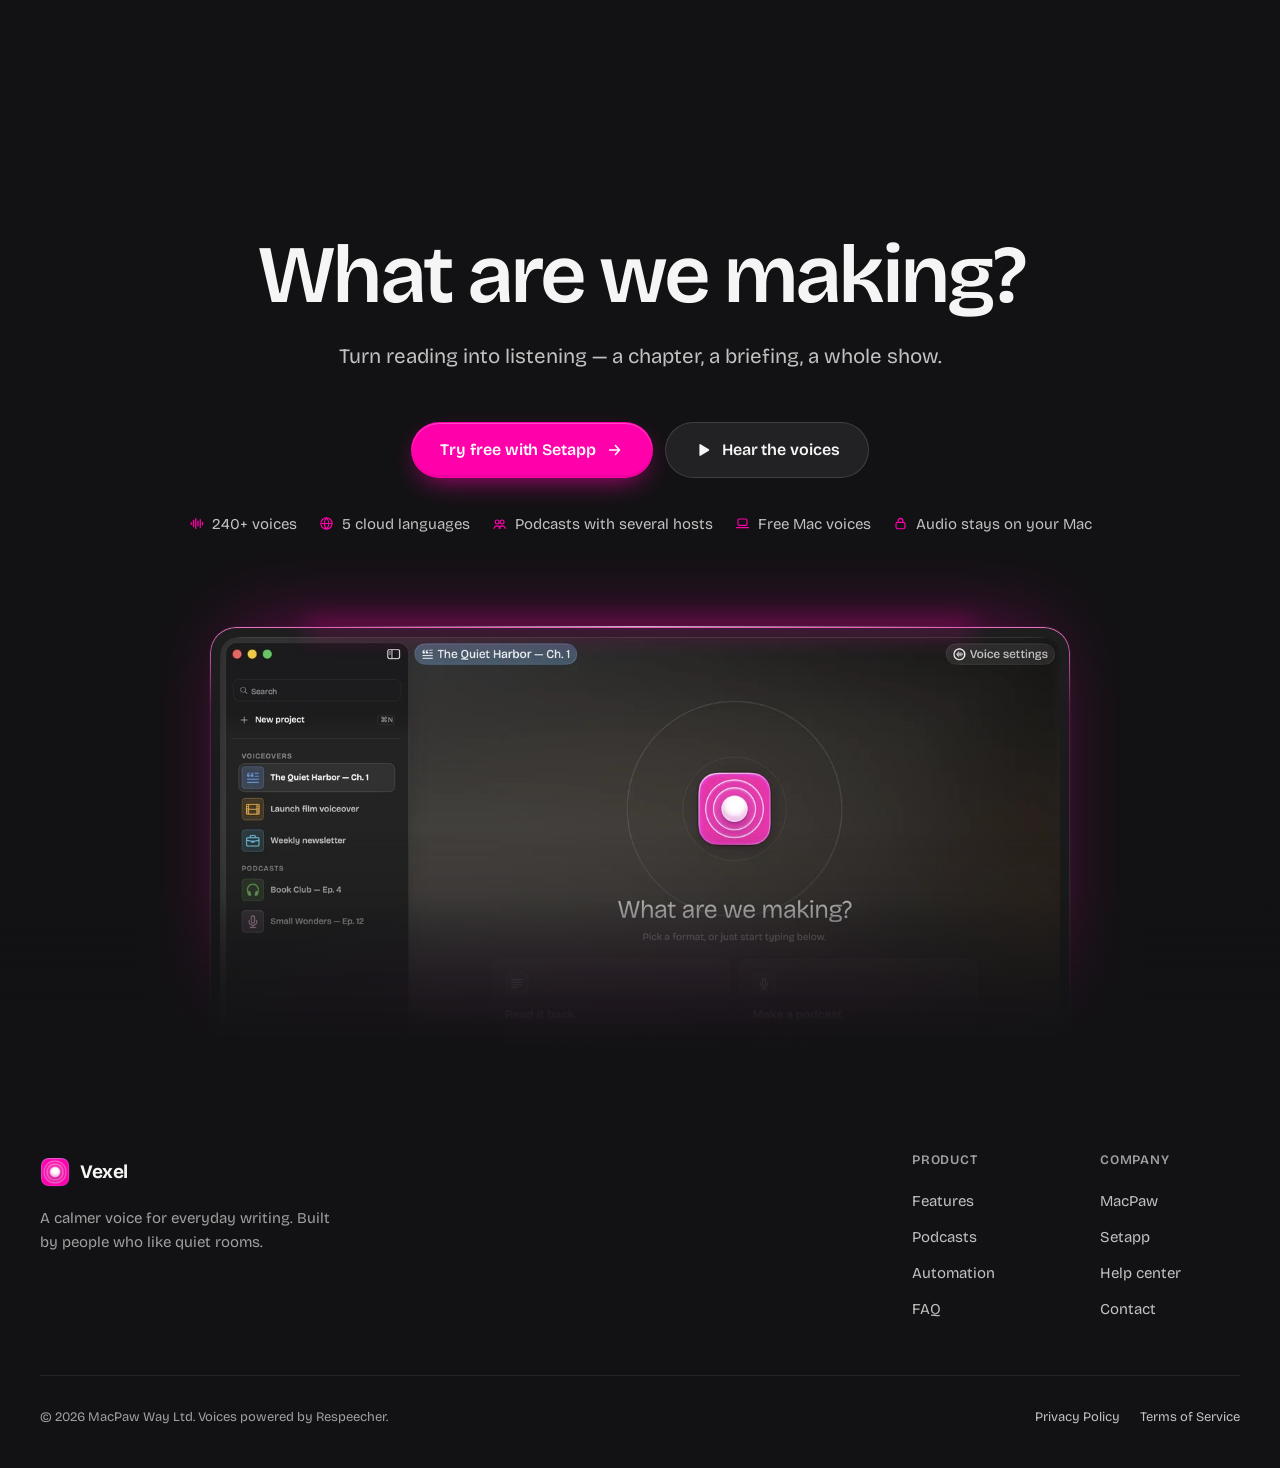
==== commit 3c8c904d: "chore: use vexelapp.ai as the site domain Co-Authored-By: Claude Opus 5.5 <noreply@anthropic.com>" ====
--- a/index.html
+++ b/index.html
@@ -5,7 +5,7 @@
   <meta name="viewport" content="width=device-width, initial-scale=1, viewport-fit=cover">
   <title>Vexel — Any text. Any voice. Text-to-speech for Mac</title>
   <meta name="description" content="Vexel turns articles, documents and ideas into natural speech — or a full podcast with several AI hosts. A native Mac app by MacPaw, with voices by Respeecher. On Setapp.">
-  <link rel="canonical" href="https://vexel.app/"><!-- TODO(copy): final domain -->
+  <link rel="canonical" href="https://vexelapp.ai/">
   <meta name="theme-color" content="#121214" media="(prefers-color-scheme: dark)">
   <meta name="color-scheme" content="dark">
 
@@ -14,15 +14,15 @@
   <meta property="og:site_name" content="Vexel">
   <meta property="og:title" content="Vexel — Any text. Any voice.">
   <meta property="og:description" content="Turn reading into listening. Natural speech and multi-host podcasts from any text, right on your Mac.">
-  <meta property="og:url" content="https://vexel.app/">
-  <meta property="og:image" content="https://vexel.app/assets/img/og.jpg"><!-- TODO(copy): absolute URL on final domain -->
+  <meta property="og:url" content="https://vexelapp.ai/">
+  <meta property="og:image" content="https://vexelapp.ai/assets/img/og.jpg">
   <meta property="og:image:width" content="1200">
   <meta property="og:image:height" content="630">
   <meta property="og:image:alt" content="Vexel app icon beside the headline Any text. Any voice.">
   <meta name="twitter:card" content="summary_large_image">
   <meta name="twitter:title" content="Vexel — Any text. Any voice.">
   <meta name="twitter:description" content="Turn reading into listening. Natural speech and multi-host podcasts from any text, right on your Mac.">
-  <meta name="twitter:image" content="https://vexel.app/assets/img/og.jpg">
+  <meta name="twitter:image" content="https://vexelapp.ai/assets/img/og.jpg">
 
   <!-- Icons -->
   <link rel="icon" type="image/png" sizes="32x32" href="assets/img/favicon-32.png">
@@ -54,9 +54,9 @@
     "softwareVersion": "1.5.0",
     "fileSize": "27MB",
     "description": "A native Mac app that turns any text, document or topic into natural speech, including podcast-style audio with several AI hosts.",
-    "url": "https://vexel.app/",
+    "url": "https://vexelapp.ai/",
     "downloadUrl": "https://setapp.com/apps/vexel",
-    "image": "https://vexel.app/assets/img/app-icon-512.png",
+    "image": "https://vexelapp.ai/assets/img/app-icon-512.png",
     "inLanguage": ["en", "de", "es", "fr", "pt-BR", "uk", "ja", "ar"],
     "publisher": { "@type": "Organization", "name": "MacPaw" }
   }
